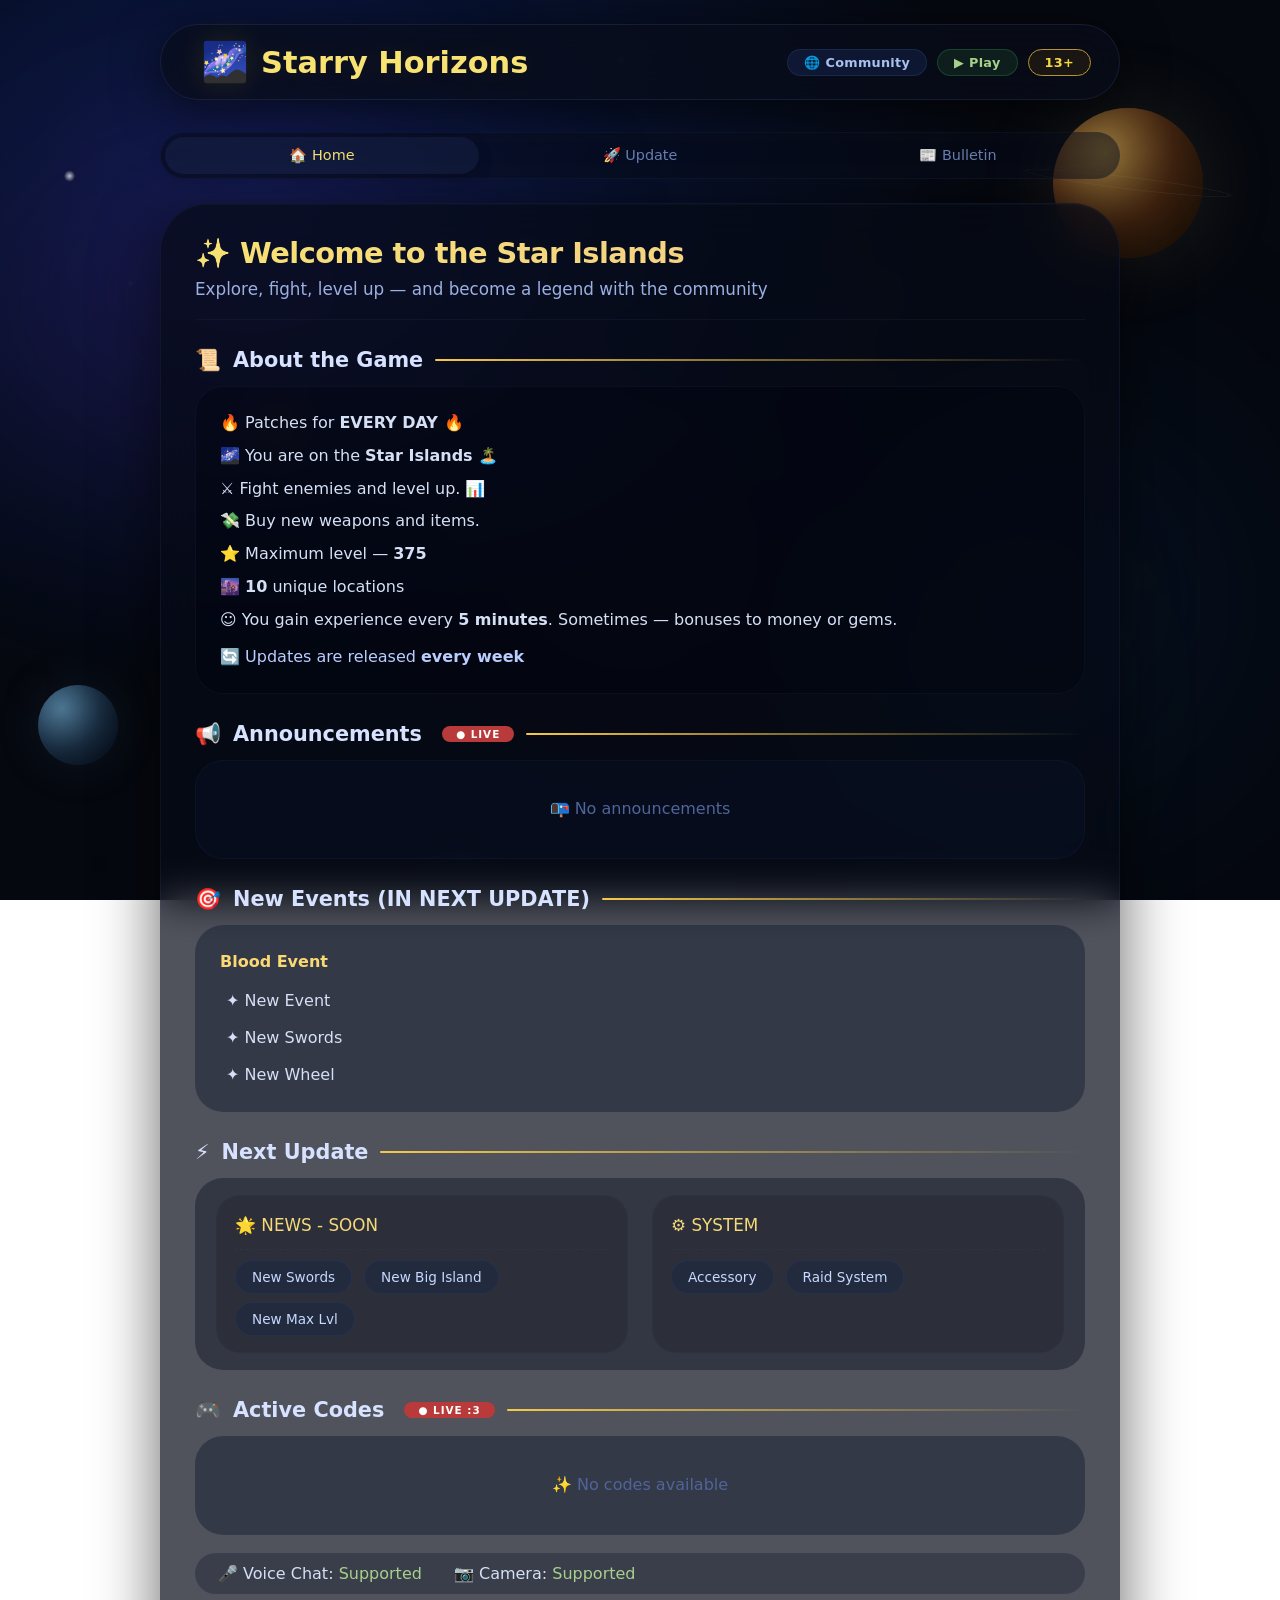
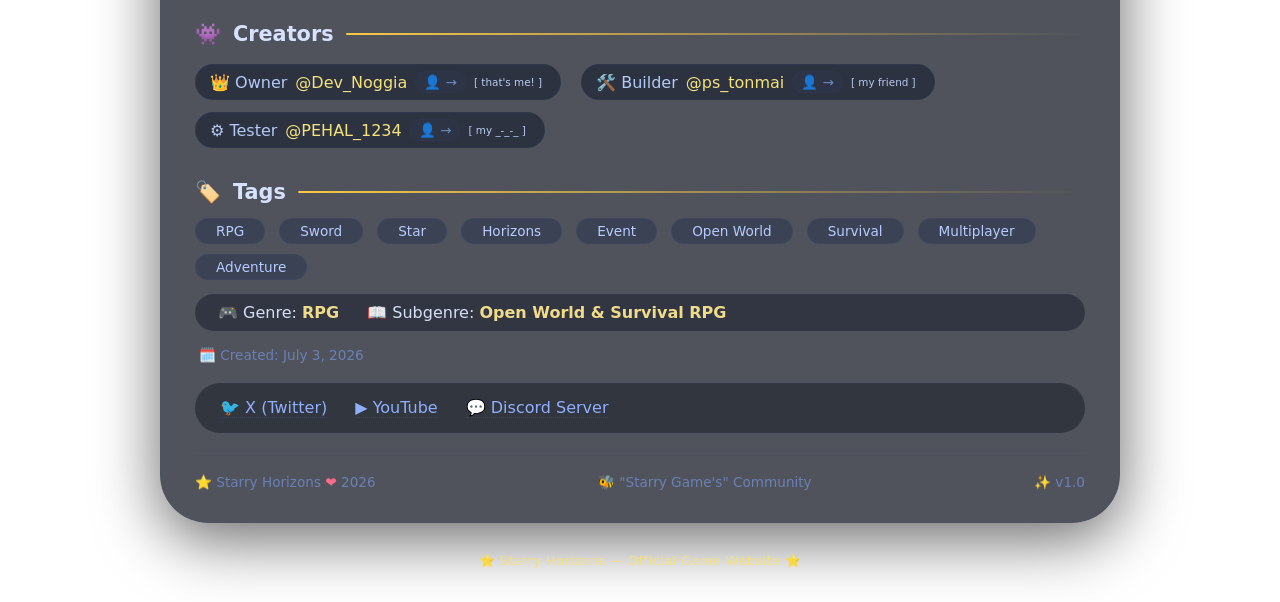
==== index.html @ 2b54956e "Update index.html" ====
<!DOCTYPE html>
<html lang="en">
<head>
    <meta charset="UTF-8">
    <meta name="viewport" content="width=device-width, initial-scale=1.0">
    <title>🌌 Starry Horizons — Official</title>
    <link rel="stylesheet" href="style.css">
</head>
<body>

    <!-- ===== LOADING SCREEN ===== -->
    <div id="loadingScreen">
        <div class="loader-animation-container">
            <div class="loader-letter left">S</div>
            <div class="loader-letter right">G</div>
            <img class="loader-icon-final" 
                 src="https://i.oneme.ru/i?r=BUE2sh_eZW7g8kugOdIm2Not7Mv3X3qGmT5BSgJhZuLjkjVeJAGx8R8H32DRH8-vz_K-lVzsyQysV3DaVqjHCp2E&expires=1785712333025" 
                 alt="Game Icon">
            <div class="loader-title">Starry Horizons</div>
        </div>
    </div>

    <!-- Matrix Rain Canvas -->
    <canvas id="matrixCanvas"></canvas>

    <!-- ===== SPACE BACKGROUND ===== -->
    <div class="space-bg">
        <div class="deep-space"></div>
        <div class="stars-layer s1" id="starsLayer1"></div>
        <div class="stars-layer s2" id="starsLayer2"></div>
        <div class="stars-layer s3" id="starsLayer3"></div>
        <div id="flaresContainer"></div>
        <div id="shootingStarsContainer"></div>
        <div class="nebula n1"></div>
        <div class="nebula n2"></div>
        <div class="nebula n3"></div>
        <div class="nebula n4"></div>
        <div class="galaxy g1"></div>
        <div class="planet p1"><div class="planet-rings"></div></div>
        <div class="planet p2"></div>
        <div class="planet p3"></div>
        <div class="asteroid" style="top:30%;left:10%;animation-duration:35s;"></div>
        <div class="asteroid" style="top:70%;left:80%;animation-duration:45s;animation-delay:5s;"></div>
        <div class="asteroid" style="top:50%;left:50%;animation-duration:50s;animation-delay:10s;"></div>
    </div>

    <div class="container">

        <header class="header">
            <div class="logo">
                <span class="logo-icon">🌌</span>
                Starry Horizons
            </div>
            <div class="header-right">
                <a href="https://www.roblox.com/communities/599180268/Starry-Horizons-Community#!/about" target="_blank" class="badge badge-community">🌐 Community</a>
                <a href="https://www.roblox.com/games/137646999386122/Starry-Horizons" target="_blank" class="badge badge-play">▶ Play</a>
                <span class="badge badge-age">13+</span>
            </div>
        </header>

        <div class="tabs">
            <button class="tab-btn active" data-tab="home">🏠 Home</button>
            <button class="tab-btn" data-tab="update">🚀 Update</button>
            <button class="tab-btn" data-tab="bulletin">📰 Bulletin</button>
        </div>

        <main class="main-card">

            <!-- ===== TAB: HOME ===== -->
            <div class="tab-content active" id="tab-home">

                <div class="intro-block">
                    <div class="tagline">✨ Welcome to the Star Islands</div>
                    <div class="sub">Explore, fight, level up — and become a legend with the community</div>
                </div>

                <div class="section">
                    <div class="section-title">
                        <span>📜</span> About the Game
                        <span class="accent-line"></span>
                    </div>
                    <div class="card-block">
                        <p>🔥 Patches for <strong>EVERY DAY 🔥</strong></p>
                        <p>🌌 You are on the <strong>Star Islands</strong> 🏝️</p>
                        <p>⚔️ Fight enemies and level up. 📊</p>
                        <p>💸 Buy new weapons and items.</p>
                        <p>⭐ Maximum level — <strong>375</strong></p>
                        <p>🌆 <strong>10</strong> unique locations</p>
                        <p>☺️ You gain experience every <strong>5 minutes</strong>. Sometimes — bonuses to money or gems.</p>
                        <p style="margin-top: 8px; color: #b9ceff;">🔄 Updates are released <strong>every week</strong></p>
                    </div>
                </div>

                <div class="section">
                    <div class="section-title">
                        <span>📢</span> Announcements
                        <span class="live-badge">● LIVE</span>
                        <span class="accent-line"></span>
                    </div>
                    <div class="card-block" style="background: rgba(10, 18, 40, 0.4);">
                        <div class="announcements-list" id="announcementsContainer">
                            <div style="text-align:center;padding:16px;color:#4f659a;">📭 No announcements</div>
                        </div>
                    </div>
                </div>

                <div class="section">
                    <div class="section-title">
                        <span>🎯</span> New Events (IN NEXT UPDATE)
                        <span class="accent-line"></span>
                    </div>
                    <div class="card-block" style="background: rgba(10, 18, 40, 0.4);">
                        <p style="font-weight: 600; color: #fad974;">Blood Event</p>
                        <ul style="list-style: none; padding-left: 6px; margin-top: 6px;">
                            <li style="padding: 4px 0;">✦ New Event</li>
                            <li style="padding: 4px 0;">✦ New Swords</li>
                            <li style="padding: 4px 0;">✦ New Wheel </li>
                        </ul>
                    </div>
                </div>

                <div class="section">
                    <div class="section-title">
                        <span>⚡</span> Next Update
                        <span class="accent-line"></span>
                    </div>
                    <div class="card-block" style="background: rgba(8, 14, 30, 0.4); padding: 16px 20px;">
                        <div class="grid-2col">
                            <div class="col">
                                <h4>🌟 NEWS - SOON</h4>
                                <ul>
                                    <li>New Swords</li>
                                    <li>New Big Island</li>     
                                    <li>New Max Lvl</li>                     
                                </ul>
                            </div>
                            <div class="col">
                                <h4>⚙️ SYSTEM</h4>
                                <ul>
                                    <li>Accessory</li>
                                    <li>Raid System</li>
                                </ul>
                            </div>
                        </div>
                    </div>
                </div>

                <div class="section">
                    <div class="section-title">
                        <span>🎮</span> Active Codes
                        <span class="live-badge">● LIVE :3 </span>
                        <span class="accent-line"></span>
                    </div>
                    <div class="card-block" style="background: rgba(10, 18, 40, 0.4);">
                        <div class="codes-grid" id="codesContainer">
                            <div style="text-align:center;padding:16px;color:#4f659a;">✨ No codes available</div>
                        </div>
                    </div>
                </div>

                <div style="display: flex; flex-wrap: wrap; gap: 16px 32px; background: rgba(10, 18, 40, 0.3); padding: 10px 22px; border-radius: 60px; border: 1px solid rgba(50, 75, 120, 0.1); margin-top: 18px;">
                    <span>🎤 Voice Chat: <span style="color: #a8d08d;">Supported</span></span>
                    <span>📷 Camera: <span style="color: #a8d08d;">Supported</span></span>
                </div>

                <div class="section">
                    <div class="section-title">
                        <span>👾</span> Creators
                        <span class="accent-line"></span>
                    </div>
                    <div class="creators">
                        <span class="card">
                            <span class="role">👑 Owner</span>
                            <span class="name">@Dev_Noggia</span>
                            <a href="https://www.roblox.com/users/5724338894/profile" target="_blank" class="profile-link">👤 →</a>
                            <span style="color: #b8caf0; font-size:0.65rem;">[ that's me! ]</span>
                        </span>
                        <span class="card">
                            <span class="role">🛠️ Builder</span>
                            <span class="name">@ps_tonmai</span>
                            <a href="https://www.roblox.com/users/3211042806/profile" target="_blank" class="profile-link">👤 →</a>
                            <span style="color: #b8caf0; font-size:0.65rem;">[ my friend ]</span>
                        </span>
                        <span class="card">
                            <span class="role">⚙️ Tester</span>
                            <span class="name">@PEHAL_1234</span>
                            <a href="https://www.roblox.com/users/4634912757/profile" target="_blank" class="profile-link">👤 →</a>
                            <span style="color: #b8caf0; font-size:0.65rem;">[ my _-_-_ ]</span>
                        </span>
                    </div>
                </div>

                <div class="section">
                    <div class="section-title">
                        <span>🏷️</span> Tags
                        <span class="accent-line"></span>
                    </div>
                    <div class="tag-group">
                        <span class="tag">RPG</span>
                        <span class="tag">Sword</span>
                        <span class="tag">Star</span>
                        <span class="tag">Horizons</span>
                        <span class="tag">Event</span>
                        <span class="tag">Open World</span>
                        <span class="tag">Survival</span>
                        <span class="tag">Multiplayer</span>
                        <span class="tag">Adventure</span>
                    </div>
                </div>

                <div style="display: flex; flex-wrap: wrap; gap: 12px 28px; background: rgba(6, 12, 28, 0.4); padding: 8px 22px; border-radius: 60px; border: 1px solid rgba(50, 75, 120, 0.1); margin-top: 14px;">
                    <span>🎮 Genre: <strong style="color: #f0db8a;">RPG</strong></span>
                    <span>📖 Subgenre: <strong style="color: #f0db8a;">Open World & Survival RPG</strong></span>
                </div>

                <div style="margin: 16px 0 6px; color: #6a80b5; font-size: 0.85rem; padding-left: 4px;">
                    🗓️ Created: July 3, 2026
                </div>

                <div class="links-block">
                    <a href="https://x.com/StarryGamesRblx" target="_blank">🐦 X (Twitter)</a>
                    <a href="https://www.youtube.com/@Starry_Gamess" target="_blank">▶️ YouTube</a>
                    <a href="https://discord.gg/MANnQHMST" target="_blank">💬 Discord Server</a>
                </div>

                <div class="meta-line">
                    <span>⭐ Starry Horizons <span class="heart">❤</span> 2026</span>
                    <span>🐝 "Starry Game's" Community</span>
                    <span>✨ v1.0</span>
                </div>

            </div>

            <!-- ===== TAB: UPDATE ===== -->
            <div class="tab-content" id="tab-update">
                <div class="update-container">
                    <h1 class="update-title">🪐 NEXT UPDATE</h1>
                    <p class="update-description">
                     Info is Coming<br>
                    </p>               
                    <div class="countdown-box">
                        <div class="countdown-label">⏳ Launch Countdown</div>
                        <div class="countdown-grid" id="countdownGrid">
                            <div class="countdown-item">
                                <div class="countdown-number" id="days">00</div>
                                <div class="countdown-label-small">Days</div>
                            </div>
                            <div class="countdown-item">
                                <div class="countdown-number" id="hours">00</div>
                                <div class="countdown-label-small">Hours</div>
                            </div>
                            <div class="countdown-item">
                                <div class="countdown-number" id="minutes">00</div>
                                <div class="countdown-label-small">Minutes</div>
                            </div>
                            <div class="countdown-item">
                                <div class="countdown-number" id="seconds">00</div>
                                <div class="countdown-label-small">Seconds</div>
                            </div>
                        </div>
                        <div class="countdown-status" id="countdownStatus">
                            UPDATE 2.0 : <span class="highlight">August 2, 2026 — 6:00 PM</span>
                        </div>
                    </div>
                </div>
            </div>

            <!-- ===== TAB: BULLETIN ===== -->
            <div class="tab-content" id="tab-bulletin">

                <div class="intro-block" style="border-bottom-color: rgba(255,215,0,0.15);">
                    <div class="tagline" style="font-size:1.6rem;">Game Bulletin</div>
                    <div class="sub">Stay up to date with all the latest news and updates from Starry Horizons.</div>
                </div>

                <div class="bulletin-posts-vertical">

                    <!-- ================== ISSUE #1 ================== -->
                    <div class="issue-1">
                        <div style="text-align: center; padding: 20px 0 10px 0; border-bottom: 2px solid rgba(100, 180, 255, 0.2); margin-bottom: 20px;">
                            <h2 style="font-size: 2.4rem; font-weight: 800; color: #6bcbff; letter-spacing: 1px; text-shadow: 0 0 20px rgba(100, 180, 255, 0.1);">#1 What's Happening</h2>
                            <h2 style="font-size: 1.4rem; font-weight: 800; color: #6bcbff; letter-spacing: 1px; text-shadow: 0 0 20px rgba(100, 180, 255, 0.1);">10 July</h2>
                        </div>

                        <!-- Post 1 -->
                        <div class="bulletin-post">
                            <img class="bulletin-post-image" src="https://cdn.shopify.com/s/files/1/0830/7635/0259/files/Bird.png" alt="New Epic Boss">
                            <div class="bulletin-post-content">
                                <h2 class="bulletin-post-title">◼︎ Dark Wanderer</h2>
                                <div class="bulletin-post-text">
                                    <p>A dark figure was spotted on Otroven, immediately dubbed the Dark Page.</p>
                                    <p>He's searching for fragments of some strange artifact and wanders the islands looking for it.</p>
                                    <p>Everyone thinks he's crazy, although Nodgia thinks he wants to open a portal to other dimensions using the machine he's currently building.</p>
                                </div>
                            </div>
                        </div>

                        <!-- Post 2 -->
                        <div class="bulletin-post">
                            <div class="bulletin-post-content">
                                <h2 class="bulletin-post-title">📜 Legend's</h2>
                                <div class="bulletin-post-text">
                                    <p><strong>Legend : How the portal to the spirit world opened</strong>.</p>
                                    <p>Long ago, Master Daigo created the Mask of Destruction that could destroy the entire world, but to protect people, he used it to open a portal to the spirit world and made a deal with the Spirit King himself that Daigo would become his pawn in exchange for the King keeping the Mask for the rest of his life.</p>
                                    <p><br>You will find out the continuation of this story on <strong>August 2nd</strong></p>
                                </div>
                            </div>
                        </div>

                        <!-- Post 3 -->
                        <div class="bulletin-post">
                            <div class="bulletin-post-content">
                                <h2 class="bulletin-post-title">Error... Player.blood</h2>
                                <div class="bulletin-post-text">
                                    <p><strong>This is not a drill.</strong></p>
                                    <p>Errrrrrrrorrr....</p>
                                    <p>Stabilization of the post.... </p>
                                    <p><strong>20%</strong></p>
                                </div>
                            </div>
                        </div>
                    </div>

                    <!-- ================== ISSUE #2 ================== -->
                    <div class="issue-2">
                        <div style="text-align: center; padding: 40px 0 10px 0; border-top: 2px solid rgba(150, 50, 255, 0.1); border-bottom: 2px solid rgba(150, 50, 255, 0.2); margin-top: 20px; margin-bottom: 20px;">
                            <h2 style="font-size: 2.4rem; font-weight: 800; color: #c084fc; letter-spacing: 1px; text-shadow: 0 0 20px rgba(150, 50, 255, 0.1);">#2 World's</h2>
                            <h2 style="font-size: 1.4rem; font-weight: 800; color: #c084fc; letter-spacing: 1px; text-shadow: 0 0 20px rgba(150, 50, 255, 0.1);">18 July</h2>
                        </div>

                        <!-- Post 1 -->
                        <div class="bulletin-post">
                            <img class="bulletin-post-image" src="https://cdn.shopify.com/s/files/1/0830/7635/0259/files/LightningStorm.png" alt="Mystery Island">
                            <div class="bulletin-post-content">
                                <h2 class="bulletin-post-title">😈 FINAL! New Epic Boss</h2>
                                <div class="bulletin-post-text">
                                    <p>The ultimate challenge awaits! A new Epic Boss has been discovered in the Star Islands. Players must gather their strongest allies to take down this fearsome creature.</p>
                                </div>
                            </div>
                        </div>
                        
                        <!-- Post 2 -->
                        <div class="bulletin-post">
                            <div class="bulletin-post-content">
                                <h2 class="bulletin-post-title">◼︎ Dark Wanderer</h2>
                                <div class="bulletin-post-text">
                                    <p>The Dark Wanderer has recovered the Artifact Shards. Now he and his partner, Daigo's son Loki, are brewing a <strong>Stobelizing Material</strong> for this artifact.</p>
                                </div>
                            </div>
                        </div>

                        <!-- Post 3 -->
                        <div class="bulletin-post">
                            <div class="bulletin-post-content">
                                <h2 class="bulletin-post-title"color: #ff4444;>🚀 Update 2.0 — FINAL of The 1 World</h2>
                                <div class="bulletin-post-text">
                                    <p>UPDATE IN : <strong>02.08.26 18:00</strong>.</p>
                                </div>
                            </div>
                        </div>
                    </div>

                    <!-- ================== ISSUE #3 (HACKER) ================== -->
                    <div class="hacker-issue-wrapper" id="hackerIssue">
                        <h2 class="hacker-issue-title">#3 HACKER IN GAME!</h2>
                        
                        <div class="hacker-post">
                            <div class="hacker-post-content">
                                <h2 class="hacker-post-title">> SYS_INITIATED... CONNECTION LOST</h2>
                                <h2 class="hacker-post-title">> 25 July</h2>
                                <div class="hacker-video-placeholder">
                                    <div class="hacker-video-placeholder" style="height: auto; padding-bottom: 0; border: 2px solid rgba(0, 255, 0, 0.2); border-radius: 12px; overflow: hidden; background: #000;">
                                        <img src="https://i.oneme.ru/i?r=BTE2sh_eZW7g8kugOdIm2NotufXVDsSoPDsxV-mxt5HKdxS5jY8bGeY5bMIf9qY4IyI" 
                                             alt="Hacker Image" 
                                             style="width: 100%; height: auto; display: block; object-fit: cover;">
                                    </div>
                                </div>
                                <div class="hacker-post-text">
<div style="font-family: 'Courier New', monospace; color: #00ff00; background: rgba(0,0,0,0.3); padding: 15px; border-radius: 8px; border: 1px solid rgba(0,255,0,0.1); margin-top: 10px;">
    <span style="display:block; opacity: 0.6;">> 01001110 01101111 00100000 01110011 01101001 01100111 01101110 01100001 01101100</span>
    <span style="display:block; color: #ff4444;">> ERROR 404 : HELP</span>
    <span style="display:block;">> The <strong style="color: #ff00ff;">DARK WANDERER</strong> has breached the firewall.</span>
    <span style="display:block; color: #ff4444;">> CRITICAL ALERT</span><span>: Artifact Shards are reassembling.</span>
    <span style="display:block;">> Daigo's son <strong style="color: #ff00ff;">LOKI</strong> is not who he claims to be.</span>
    <span style="display:block; color: #ff4444;">> WARNING</span><span>: Stobelizing Material has reached critical mass.</span>
    <span style="display:block; color: #6c006c;">> [ REDACTED ] Declassification 35% ...</span>
    <span style="display:block;">> <strong>The Mask of Destruction</strong> has been no located.</span>
    <span style="display:block; color: #ff4444;">> ███████ ████ ████████ ████</span>
    <span style="display:block;">> Do not trust the machine. Nodgia is wrong.</span>
    <span style="display:block; color: #ff4444;">> COUNTDOWN INITIATED</span><span>: 09.08.26 18:00 — </span><span style="color: #ff4444;">THE FINAL EVENT</span>
    <span style="display:block; color: #ff00ff;">> [ S Y S T E M C O M P R O M I S E D ]</span>
    <span style="display:block; color: #ff4444;">> WARNING</span><span>: This is not a drill.</span>
    <span style="display:block; color: #1eff00;">> NODGIA IS COMING IN ISLAND</span>
    <span style="display:block; opacity: 0.6;">> 01001000 01100101 01101100 01110000 00100000 01110101 01110011</span>
</div>
                                </div>
                            </div>
                        </div>
                    </div>

                    <!-- ================== ISSUE #4 ================== -->
                    <div class="issue-4">
                        <div style="text-align: center; padding: 40px 0 10px 0; border-top: 2px solid rgba(255, 215, 0, 0.1); border-bottom: 2px solid rgba(255, 215, 0, 0.2); margin-top: 20px; margin-bottom: 20px;">
                            <h2 style="font-size: 2.4rem; font-weight: 800; color: #f7e272; letter-spacing: 1px; text-shadow: 0 0 20px rgba(255, 215, 0, 0.1);">#4 The Awakening</h2>
                            <h2 style="font-size: 1.4rem; font-weight: 800; color: #f7e272; letter-spacing: 1px; text-shadow: 0 0 20px rgba(255, 215, 0, 0.1);">28 July</h2>
                        </div>

                        <!-- Пост 1 -->
                        <div class="bulletin-post">
                            <div class="bulletin-post-content">
                                <img class="bulletin-post-image" src="https://cdn.shopify.com/s/files/1/0830/7635/0259/files/PotionBrews.png" alt="Mystery Island">
                                <h2 class="bulletin-post-title">⚡ The Material is Complete</h2>
                                <div class="bulletin-post-text">
                                    <p>The Dark Wanderer and Loki have finally finished their work. The <strong>Stobelizing Material</strong> is fully synthesized. The <strong>Artifact</strong> has been reconstructed.</p>
                                    <p>They are no longer searching. They are <strong>waiting</strong>.</p>
                                </div>
                            </div>
                        </div>

                        <!-- Пост 2 -->
                        <div class="bulletin-post">
                            <div class="bulletin-post-content">
                                <h2 class="bulletin-post-title">📖 The Second Legend</h2>
                                <div class="bulletin-post-text">
                                    <p><strong>Legend of the Void King</strong>.</p>
                                    <p>Long before the Mask of Destruction, there was the Void King — a being born from the emptiness between worlds. He created the <strong>Artifact</strong> as a key to enter the mortal realm. Daigo did not destroy the Void King... he merely <strong>imprisoned</strong> him.</p>
                                    <p><br>The Artifact is the key. The Material is the fuel. <strong>The Void King is waking up.</strong></p>
                                </div>
                            </div>
                        </div>

                        <!-- Пост 3 -->
                        <div class="bulletin-post">
                            <div class="bulletin-post-content">
                                <h2 class="bulletin-post-title">🛡️ Nodgia's Call</h2>
                                <div class="bulletin-post-text">
                                    <p><strong>This is Nodgia.</strong></p>
                                    <p>The system is no longer safe. The Wanderer and Loki have gone too far.</p>
                                    <p>I built this world. I built the <strong>Star Islands</strong>. And I will not let the Void King destroy what we have created.</p>
                                    <p><br>I am taking control. I am ready to defend the islands. <strong>Prepare for war.</strong></p>
                                    <p style="color: #ffffff; text-shadow: 0 0 10px rgba(255,255,255,0.2);">— Nodgia.</p>
                                </div>
                            </div>
                        </div>
                    </div>

                    <!-- ================== ISSUE #5 ================== -->
                    <div class="issue-4">
                        <div style="text-align: center; padding: 40px 0 10px 0; border-top: 3px solid rgba(255, 215, 0, 0.3); border-bottom: 3px solid rgba(255, 215, 0, 0.3); margin-top: 20px; margin-bottom: 20px; background: rgba(0,0,0,0.3); border-radius: 12px;">
                            <h2 style="font-size: 2.8rem; font-weight: 900; color: #ffd700; letter-spacing: 2px; text-shadow: 0 0 40px rgba(255, 215, 0, 0.2);">#5 FINAL COUNTDOWN</h2>
                            <p style="color: #aac0f0; font-size: 1.1rem; margin-top: 6px; letter-spacing: 1px;">— Season 1 Finale —</p>
                            <p style="color: #aac0f0; font-size: 1.1rem; margin-top: 6px; letter-spacing: 1px;">4 August</p>
                        </div>

                        <div class="bulletin-post">
                            <img class="bulletin-post-image" src="https://136474-2.myshopify.com/cdn/shop/articles/MysteryMan.png" alt="Nodgia on the bench">
                            <div class="bulletin-post-content">
                                <h2 class="bulletin-post-title">☕ The Watcher on the Bench</h2>
                                <div class="bulletin-post-text" style="color: #e8e0c0;">
                                    <p>There is a quiet spot on the Star Islands, right in the middle of the market district. A single wooden bench, looking out at the horizon.</p>
                                    <p>If you walk by at dawn, you might see a familiar figure sitting there. <strong>Nodgia</strong>. Just sitting. No armor. No sword.</p>
                                    <p>He's not waiting for players. He's not watching the island. He's just... <em>listening</em>. To the hum of the world. To the wind.</p>
                                    <p>It feels different this time. There's a weight in the air. Something is coming.</p>
                                    <p><strong>He won't be here for much longer.</strong></p>
                                </div>
                            </div>
                        </div>

                        <div class="bulletin-post">
                            <div class="bulletin-post-content">
                                <h2 class="bulletin-post-title">🌫️ The Calm Before</h2>
                                <div class="bulletin-post-text" style="color: #e8e0c0;">
                                    <p>Some say the Dark Wanderer is still walking the islands. Others say he's been gone for days.</p>
                                    <p>Loki hasn't been seen since the last update.</p>
                                    <p>But the silence itself is a sound.</p>
                                    <p style="color: #8a9aaa; font-style: italic;">The islands are holding their breath.</p>
                                </div>
                            </div>
                        </div>

                        <div class="bulletin-post">
                            <div class="bulletin-post-content">
                                <h2 class="bulletin-post-title">🌌 A Power Unknown</h2>
                                <div class="bulletin-post-text" style="color: #e8e0c0;">
                                    <p>Nodgia built the islands. That much is known.</p>
                                    <p>But what else is he capable of?</p>
                                    <p>No one has seen him fight. No one knows how deep his power goes.</p>
                                    <p style="color: #ffd700; text-shadow: 0 0 20px rgba(255, 215, 0, 0.1); font-weight: bold; font-style: italic;">When the time comes... perhaps we'll find out.</p>
                                </div>
                            </div>
                        </div>

                        <div class="bulletin-post">
                            <div class="bulletin-post-content">
                                <h2 class="bulletin-post-title">⏳ The World Will Change in 6 Days</h2>
                                <div class="bulletin-post-text" style="color: #e8e0c0;">
                                    <p>Something is happening.</p>
                                    <p>Nodgia is sitting on the bench. The Wanderer is nowhere to be found. The island feels different.</p>
                                    <p><strong>6 days.</strong></p>
                                    <p style="color: #ff6b6b; font-weight: bold;">The Season 1 Finale is coming.</p>
                                    <p style="color: #f7e272; text-shadow: 0 0 20px rgba(247, 201, 72, 0.1); font-weight: bold; font-size: 1.2rem;">Something bigger than the islands will begin soon.</p>
                                </div>
                            </div>
                        </div>
                    </div>

                    <!-- ================== ISSUE #6 ================== -->
                    <div class="issue-6">
                        <div style="text-align: center; padding: 40px 0 10px 0; border-top: 3px solid rgba(255, 0, 0, 0.4); border-bottom: 3px solid rgba(255, 0, 0, 0.4); margin-top: 20px; margin-bottom: 20px; background: rgba(0,0,0,0.3); border-radius: 12px;">
                            <h2 style="font-size: 2.8rem; font-weight: 900; color: #ff3b3b; letter-spacing: 2px; text-shadow: 0 0 50px rgba(255, 0, 0, 0.2);">#6 THREE DAYS LEFT</h2>
                            <p style="color: #aac0f0; font-size: 1.1rem; margin-top: 6px; letter-spacing: 1px;">— The countdown is over —</p>
                            <p style="color: #aac0f0; font-size: 1.1rem; margin-top: 6px; letter-spacing: 1px;">6 August</p>
                        </div>

                        <div class="bulletin-post">
                            <img class="bulletin-post-image" src="https://136474-2.myshopify.com/cdn/shop/articles/BrokenShip.png" alt="Three Days Left">
                            <div class="bulletin-post-content">
                                <h2 class="bulletin-post-title">⏳ The Clock is Ticking</h2>
                                <div class="bulletin-post-text">
                                    <p><strong>3 days.</strong> That's all we have left.</p>
                                    <p>The bench is empty. The Wanderer has disappeared. The sky above the islands has turned grey.</p>
                                    <p style="color: #ff6b6b; font-weight: bold;">Something is coming. And it's almost here.</p>
                                </div>
                            </div>
                        </div>

                        <div class="bulletin-post">
                            <div class="bulletin-post-content">
                                <h2 class="bulletin-post-title">🌀 The Portal is Alive</h2>
                                <div class="bulletin-post-text">
                                    <p>Loki has finished his work. The machine is humming. The portal is breathing.</p>
                                    <p style="color: #ff8c00; font-weight: bold;">On the third day from now — the sky will crack open.</p>
                                    <p>When it does... there will be no warning. No time to run.</p>
                                    <p style="color: #ffffff; text-shadow: 0 0 10px rgba(255, 255, 255, 0.2);">Just the storm.</p>
                                </div>
                            </div>
                        </div>

                        <div class="bulletin-post">
                            <div class="bulletin-post-content">
                                <h2 class="bulletin-post-title">⚔️ The Final Stand</h2>
                                <div class="bulletin-post-text">
                                    <p>Nodgia is gone. The Wanderer is gone. <strong>Everyone is preparing.</strong></p>
                                    <p style="color: #ffd700; text-shadow: 0 0 20px rgba(255, 215, 0, 0.1); font-weight: bold;">In 3 days, everything changes.</p>
                                    <p>Be ready. Be there. Or be left behind.</p>
                                    <p style="color: #ffffff; text-shadow: 0 0 10px rgba(255, 255, 255, 0.2);">— The Season 1 Finale —</p>
                                </div>
                            </div>
                        </div>
                    </div>

                </div>

            </div>

        </main>

        <div style="text-align: center; font-size: 0.8rem; color: #f7e272; margin-top: 12px; letter-spacing: 0.5px; opacity: 0.9; padding: 10px 0;">
            ⭐ Starry Horizons — Official Game Website ⭐
        </div>

    </div>

    <script src="script.js"></script>
</body>
</html>
---- style.css ----
* { margin: 0; padding: 0; box-sizing: border-box; }
body {
    min-height: 100vh;
    font-family: 'Segoe UI', 'Inter', system-ui, sans-serif;
    padding: 24px 16px;
    color: #d6e0f5;
    display: flex;
    justify-content: center;
    overflow-x: hidden;
    position: relative;
    transition: background 0.5s, color 0.5s;
}
body.theme-space {
    background: #05080f;
    color: #d6e0f5;
}
body.theme-day {
    background: #e8f0ff;
    color: #1a1a3a;
}
body.theme-night {
    background: #0a0a1a;
    color: #c0c8e8;
}
body.theme-day .main-card { background: rgba(255,255,255,0.85); color: #1a1a3a; border-color: rgba(0,0,0,0.1); }
body.theme-night .main-card { background: rgba(10,10,30,0.9); color: #c0c8e8; border-color: rgba(100,100,200,0.1); }
body.theme-space .main-card { background: rgba(6,10,22,0.7); color: #d6e0f5; border-color: rgba(60,85,140,0.15); }

body.theme-day .logo { color: #2a2a5a; }
body.theme-night .logo { color: #aac0f0; }

body.theme-day .card-block { background: rgba(0,0,0,0.05); border-color: rgba(0,0,0,0.08); }
body.theme-night .card-block { background: rgba(0,0,0,0.3); border-color: rgba(50,50,100,0.15); }

.space-bg {
    position: fixed;
    top: 0;
    left: 0;
    right: 0;
    bottom: 0;
    z-index: 0;
    overflow: hidden;
    pointer-events: none;
}
body.theme-day .space-bg { display: none; }
body.theme-night .space-bg { display: none; }
body.theme-space .space-bg { display: block; }

.space-bg .deep-space {
    position: absolute;
    top: 0;
    left: 0;
    right: 0;
    bottom: 0;
    background: 
        radial-gradient(ellipse at 20% 20%, #0a1a4a 0%, #05080f 50%),
        radial-gradient(ellipse at 80% 80%, #1a0a3a 0%, #05080f 50%),
        radial-gradient(ellipse at 50% 50%, #0a0a2a 0%, #05080f 70%);
    animation: deepPulse 20s ease-in-out infinite alternate;
}
@keyframes deepPulse {
    0% { opacity: 0.8; }
    50% { opacity: 1; }
    100% { opacity: 0.7; }
}
.stars-layer {
    position: absolute;
    top: 0;
    left: 0;
    right: 0;
    bottom: 0;
}
.stars-layer.s1 { animation: starDrift1 60s linear infinite; }
.stars-layer.s2 { animation: starDrift2 80s linear infinite; }
.stars-layer.s3 { animation: starDrift3 100s linear infinite; }
@keyframes starDrift1 {
    0% { transform: translate(0, 0); }
    100% { transform: translate(-50px, -30px); }
}
@keyframes starDrift2 {
    0% { transform: translate(0, 0); }
    100% { transform: translate(30px, -50px); }
}
@keyframes starDrift3 {
    0% { transform: translate(0, 0); }
    100% { transform: translate(-20px, 40px); }
}
.star {
    position: absolute;
    border-radius: 50%;
    animation: twinkle var(--duration) ease-in-out infinite alternate;
    will-change: transform, opacity;
}
.star.bright { box-shadow: 0 0 20px rgba(255, 255, 255, 0.3); }
.star.colored { box-shadow: 0 0 30px var(--color); }
@keyframes twinkle {
    0% { opacity: 0.1; transform: scale(0.6); }
    100% { opacity: 0.9; transform: scale(1.1); }
}
.shooting-star {
    position: absolute;
    width: 2px;
    height: 2px;
    background: white;
    border-radius: 50%;
    animation: shoot linear infinite;
    box-shadow: 0 0 20px rgba(255, 255, 255, 0.3);
    will-change: transform, opacity;
}
.shooting-star::after {
    content: '';
    position: absolute;
    top: 0;
    right: 0;
    width: 80px;
    height: 1.5px;
    background: linear-gradient(90deg, rgba(255, 255, 255, 0.5), transparent);
}
@keyframes shoot {
    0% { transform: translate(0, 0) rotate(-45deg); opacity: 1; }
    70% { opacity: 1; }
    100% { transform: translate(-400px, 400px) rotate(-45deg); opacity: 0; }
}
.nebula {
    position: absolute;
    border-radius: 50%;
    filter: blur(100px);
    pointer-events: none;
}
.nebula.n1 {
    width: 700px; height: 500px;
    top: 5%; left: -10%;
    background: radial-gradient(ellipse, #6a2a9a, #4a1a6a, transparent 70%);
    animation: floatNebula 30s ease-in-out infinite alternate;
    opacity: 0.2;
}
.nebula.n2 {
    width: 600px; height: 600px;
    bottom: 0%; right: -5%;
    background: radial-gradient(ellipse, #1a5a9a, #0a2a5a, transparent 70%);
    animation: floatNebula 35s ease-in-out infinite alternate-reverse;
    opacity: 0.18;
}
.nebula.n3 {
    width: 500px; height: 400px;
    top: 40%; left: 30%;
    background: radial-gradient(ellipse, #9a2a5a, #5a1a3a, transparent 70%);
    animation: floatNebula 25s ease-in-out infinite alternate;
    opacity: 0.12;
}
.nebula.n4 {
    width: 400px; height: 300px;
    top: 60%; left: 60%;
    background: radial-gradient(ellipse, #2a8a6a, #1a4a3a, transparent 70%);
    animation: floatNebula 28s ease-in-out infinite alternate-reverse;
    opacity: 0.1;
}
@keyframes floatNebula {
    0% { transform: translate(0, 0) scale(1) rotate(0deg); }
    100% { transform: translate(80px, -60px) scale(1.3) rotate(5deg); }
}
.planet {
    position: absolute;
    border-radius: 50%;
    pointer-events: none;
    box-shadow: inset -30px -30px 80px rgba(0, 0, 0, 0.6);
}
.planet.p1 {
    width: 150px; height: 150px;
    top: 12%; right: 6%;
    background: radial-gradient(ellipse at 35% 30%, #b8944a, #6a3a1a, #2a1a0a);
    box-shadow: 0 0 80px rgba(184, 148, 74, 0.15), inset -40px -40px 100px rgba(0,0,0,0.6);
    animation: floatPlanet 25s ease-in-out infinite alternate;
}
.planet.p2 {
    width: 80px; height: 80px;
    bottom: 15%; left: 3%;
    background: radial-gradient(ellipse at 30% 30%, #5a8aaa, #2a4a6a, #0a1a3a);
    box-shadow: 0 0 50px rgba(90, 138, 170, 0.12), inset -20px -20px 50px rgba(0,0,0,0.6);
    animation: floatPlanet 18s ease-in-out infinite alternate-reverse;
}
.planet.p3 {
    width: 50px; height: 50px;
    top: 45%; left: 20%;
    background: radial-gradient(ellipse at 30% 30%, #8a5a4a, #4a2a1a);
    box-shadow: 0 0 30px rgba(138, 90, 74, 0.08), inset -15px -15px 30px rgba(0,0,0,0.5);
    animation: floatPlanet 22s ease-in-out infinite alternate;
    opacity: 0.6;
}
.planet.p1 .planet-rings {
    width: 220px; height: 35px;
    border-color: rgba(200, 180, 150, 0.06);
}
.planet-rings {
    position: absolute;
    top: 50%; left: 50%;
    transform: translate(-50%, -50%) rotateX(70deg) rotateZ(20deg);
    border-radius: 50%;
    border: 3px solid rgba(200, 180, 150, 0.08);
    pointer-events: none;
    animation: ringRotate 25s linear infinite;
}
@keyframes floatPlanet {
    0% { transform: translate(0, 0) rotate(0deg); }
    100% { transform: translate(-30px, 30px) rotate(8deg); }
}
@keyframes ringRotate {
    0% { transform: translate(-50%, -50%) rotateX(70deg) rotateZ(20deg) rotate(0deg); }
    100% { transform: translate(-50%, -50%) rotateX(70deg) rotateZ(20deg) rotate(360deg); }
}
.galaxy {
    position: absolute;
    border-radius: 50%;
    pointer-events: none;
    opacity: 0.04;
    animation: galaxySpin 120s linear infinite;
}
.galaxy.g1 {
    width: 500px; height: 500px;
    top: 20%; left: 25%;
    background: radial-gradient(ellipse, rgba(100, 50, 200, 0.3), transparent 60%);
}
@keyframes galaxySpin {
    0% { transform: rotate(0deg) scale(1); }
    100% { transform: rotate(360deg) scale(1.1); }
}
.flare {
    position: absolute;
    border-radius: 50%;
    background: radial-gradient(circle, rgba(255, 255, 255, 0.8), transparent 70%);
    animation: flarePulse 4s ease-in-out infinite;
    pointer-events: none;
}
@keyframes flarePulse {
    0%, 100% { opacity: 0; transform: scale(0.5); }
    50% { opacity: 1; transform: scale(1.2); }
}
.asteroid {
    position: absolute;
    pointer-events: none;
    opacity: 0.2;
    animation: asteroidDrift 40s linear infinite;
}
.asteroid::before {
    content: '●';
    font-size: 6px;
    color: rgba(150, 130, 100, 0.3);
}
@keyframes asteroidDrift {
    0% { transform: translate(0, 0) rotate(0deg); }
    100% { transform: translate(200px, 100px) rotate(360deg); }
}
.container {
    position: relative;
    z-index: 1;
    max-width: 960px;
    width: 100%;
}
.header {
    display: flex;
    align-items: center;
    justify-content: space-between;
    flex-wrap: wrap;
    gap: 12px 20px;
    background: rgba(8, 12, 26, 0.75);
    backdrop-filter: blur(20px);
    padding: 14px 28px;
    border-radius: 80px;
    border: 1px solid rgba(75, 100, 160, 0.2);
    box-shadow: 0 8px 48px rgba(0, 0, 0, 0.6);
    margin-bottom: 32px;
    transition: 0.3s;
    backdrop-filter: blur(20px);
}
body.theme-day .header { background: rgba(255,255,255,0.85); border-color: rgba(0,0,0,0.1); }
body.theme-night .header { background: rgba(10,10,30,0.9); border-color: rgba(50,50,100,0.15); }
body.theme-space .header { background: rgba(8,12,26,0.75); border-color: rgba(75,100,160,0.2); }
.header:hover {
    border-color: rgba(75, 100, 160, 0.3);
}
.logo {
    display: flex;
    align-items: center;
    gap: 12px;
    font-size: 1.9rem;
    font-weight: 700;
    color: #f7e272;
    text-shadow: 0 0 30px rgba(255, 215, 0, 0.12);
    cursor: default;
    transition: 0.3s;
    padding: 4px 12px;
    border-radius: 40px;
}
body.theme-day .logo { color: #2a2a5a; text-shadow: none; }
body.theme-night .logo { color: #aac0f0; text-shadow: 0 0 20px rgba(100,100,200,0.1); }
.logo:hover {
    text-shadow: 0 0 50px rgba(255, 215, 0, 0.2);
    background: rgba(255, 215, 0, 0.03);
}
.logo-icon {
    font-size: 2.4rem;
    line-height: 1;
    animation: logoFloat 3s ease-in-out infinite;
}
@keyframes logoFloat {
    0%, 100% { transform: translateY(0) rotate(0deg); }
    50% { transform: translateY(-5px) rotate(4deg); }
}
.header-right {
    display: flex;
    align-items: center;
    gap: 10px;
    flex-wrap: wrap;
}
.badge {
    padding: 5px 16px;
    border-radius: 60px;
    font-size: 0.8rem;
    font-weight: 600;
    letter-spacing: 0.3px;
    transition: 0.3s;
    cursor: pointer;
    text-decoration: none;
    display: inline-block;
    border: 1px solid transparent;
}
.badge-community {
    background: rgba(30, 50, 100, 0.35);
    border-color: rgba(60, 85, 140, 0.25);
    color: #aac0f0;
}
body.theme-day .badge-community { background: rgba(30,50,100,0.1); color: #3a4a8a; }
body.theme-night .badge-community { background: rgba(30,50,100,0.2); color: #8a9ad0; }
.badge-community:hover {
    background: rgba(50, 80, 160, 0.35);
    border-color: #6a8ac0;
    transform: scale(1.03);
}
.badge-play {
    background: rgba(60, 180, 80, 0.12);
    border-color: rgba(60, 180, 80, 0.25);
    color: #a8d08d;
}
body.theme-day .badge-play { background: rgba(60,180,80,0.08); color: #2a7a3a; }
body.theme-night .badge-play { background: rgba(60,180,80,0.1); color: #6aaa7a; }
.badge-play:hover {
    background: rgba(60, 180, 80, 0.2);
    border-color: #6aba7a;
    transform: scale(1.05);
    box-shadow: 0 0 30px rgba(60, 180, 80, 0.08);
}
.badge-age {
    background: rgba(45, 35, 20, 0.5);
    border-color: #b8942b;
    color: #f5d742;
}
.tabs {
    display: flex;
    gap: 4px;
    background: rgba(8, 12, 26, 0.5);
    border-radius: 60px;
    padding: 4px;
    margin-bottom: 24px;
    border: 1px solid rgba(60, 85, 140, 0.12);
    flex-wrap: wrap;
}
body.theme-day .tabs { background: rgba(0,0,0,0.05); border-color: rgba(0,0,0,0.08); }
body.theme-night .tabs { background: rgba(10,10,30,0.5); border-color: rgba(50,50,100,0.15); }
.tab-btn {
    padding: 10px 24px;
    border-radius: 40px;
    border: none;
    background: transparent;
    color: #6a80b5;
    font-family: 'Segoe UI', system-ui, sans-serif;
    font-size: 0.9rem;
    font-weight: 500;
    cursor: pointer;
    transition: 0.3s;
    flex: 1;
    min-width: 80px;
    text-align: center;
}
body.theme-day .tab-btn { color: #4a5a8a; }
.tab-btn:hover {
    color: #aac0f0;
    background: rgba(60, 85, 140, 0.05);
}
.tab-btn.active {
    background: rgba(60, 85, 140, 0.15);
    color: #f7e272;
    box-shadow: 0 4px 16px rgba(0, 0, 0, 0.2);
}
body.theme-day .tab-btn.active { background: rgba(30,50,100,0.1); color: #1a2a5a; }
body.theme-night .tab-btn.active { background: rgba(60,60,150,0.15); color: #aac0f0; }
.tab-content {
    display: none;
    animation: fadeTab 0.3s ease;
}
.tab-content.active {
    display: block;
}
@keyframes fadeTab {
    from { opacity: 0; transform: translateY(8px); }
    to { opacity: 1; transform: translateY(0); }
}
.main-card {
    background: rgba(6, 10, 22, 0.7);
    backdrop-filter: blur(20px);
    border-radius: 48px;
    padding: 32px 34px;
    border: 1px solid rgba(60, 85, 140, 0.15);
    box-shadow: 0 16px 64px rgba(0, 0, 0, 0.6), inset 0 1px 0 rgba(255, 255, 255, 0.02);
    margin-bottom: 20px;
    transition: background 0.5s, color 0.5s, border-color 0.5s;
}
.intro-block {
    display: flex;
    flex-direction: column;
    gap: 8px;
    margin-bottom: 28px;
    padding-bottom: 20px;
    border-bottom: 1px solid rgba(60, 85, 140, 0.12);
}
body.theme-day .intro-block { border-color: rgba(0,0,0,0.08); }
.intro-block .tagline {
    font-size: 1.8rem;
    font-weight: 700;
    color: #f0e6b0;
    letter-spacing: -0.5px;
    line-height: 1.2;
    background: linear-gradient(135deg, #f7e272, #f0b8a0, #f7e272);
    background-size: 300% 300%;
    -webkit-background-clip: text;
    -webkit-text-fill-color: transparent;
    background-clip: text;
    animation: gradientMove 4s ease-in-out infinite;
}
body.theme-day .intro-block .tagline { background: linear-gradient(135deg, #2a3a7a, #4a2a6a, #2a3a7a); -webkit-text-fill-color: transparent; }
body.theme-night .intro-block .tagline { background: linear-gradient(135deg, #6a7aaa, #8a6a9a, #6a7aaa); -webkit-text-fill-color: transparent; }
@keyframes gradientMove {
    0%, 100% { background-position: 0% 50%; }
    50% { background-position: 100% 50%; }
}
.intro-block .sub {
    color: #9bb0e0;
    font-size: 1.05rem;
}
body.theme-day .intro-block .sub { color: #3a4a6a; }
body.theme-night .intro-block .sub { color: #7a8aaa; }
.section {
    margin-top: 28px;
}
.section-title {
    font-size: 1.3rem;
    font-weight: 600;
    color: #d6e2ff;
    display: flex;
    align-items: center;
    gap: 12px;
    margin-bottom: 14px;
}
body.theme-day .section-title { color: #2a3a6a; }
body.theme-night .section-title { color: #8a9ad0; }
.section-title .accent-line {
    flex: 1;
    height: 2px;
    background: linear-gradient(90deg, #f7c948, transparent);
    border-radius: 4px;
}
.card-block {
    background: rgba(0, 4, 16, 0.35);
    border-radius: 28px;
    padding: 18px 24px;
    border: 1px solid rgba(50, 75, 120, 0.12);
    line-height: 1.8;
}
.card-block p {
    margin: 4px 0;
}
.grid-2col {
    display: grid;
    grid-template-columns: 1fr 1fr;
    gap: 16px 24px;
}
@media (max-width: 680px) {
    .grid-2col {
        grid-template-columns: 1fr;
    }
}
.grid-2col .col {
    background: rgba(0, 0, 0, 0.15);
    border-radius: 24px;
    padding: 14px 18px 16px;
    border: 1px solid rgba(50, 75, 120, 0.12);
    transition: 0.3s;
}
body.theme-day .grid-2col .col { background: rgba(0,0,0,0.03); border-color: rgba(0,0,0,0.08); }
.grid-2col .col:hover {
    border-color: rgba(60, 85, 140, 0.25);
    transform: translateY(-2px);
}
.grid-2col .col h4 {
    color: #f5d97a;
    font-weight: 500;
    font-size: 1.05rem;
    margin-bottom: 10px;
    border-bottom: 1px dashed rgba(60, 85, 140, 0.15);
    padding-bottom: 8px;
}
body.theme-day .grid-2col .col h4 { color: #3a4a7a; border-color: rgba(0,0,0,0.08); }
.grid-2col .col ul {
    list-style: none;
    display: flex;
    flex-wrap: wrap;
    gap: 8px 12px;
}
.grid-2col .col ul li {
    background: rgba(20, 35, 70, 0.4);
    padding: 4px 16px;
    border-radius: 40px;
    font-size: 0.85rem;
    border: 1px solid rgba(65, 90, 140, 0.15);
    color: #c7d9ff;
    transition: 0.3s;
}
body.theme-day .grid-2col .col ul li { background: rgba(0,0,0,0.04); color: #3a4a6a; border-color: rgba(0,0,0,0.08); }
.grid-2col .col ul li:hover {
    background: rgba(40, 65, 120, 0.4);
    border-color: #6a8ac0;
}
.tag-group {
    display: flex;
    flex-wrap: wrap;
    gap: 10px 14px;
    margin: 6px 0 4px;
}
.tag {
    background: rgba(20, 35, 70, 0.35);
    padding: 4px 20px;
    border-radius: 40px;
    border: 1px solid rgba(75, 100, 160, 0.15);
    color: #b6cbff;
    font-weight: 500;
    font-size: 0.85rem;
    transition: 0.3s;
    cursor: default;
}
body.theme-day .tag { background: rgba(0,0,0,0.04); color: #3a4a7a; border-color: rgba(0,0,0,0.08); }
.tag:hover {
    background: rgba(40, 65, 120, 0.35);
    border-color: #6a8ac0;
    transform: scale(1.03);
}
.live-badge {
    display: inline-block;
    background: #b83a3a;
    color: #fff;
    padding: 2px 14px;
    border-radius: 40px;
    font-size: 0.65rem;
    font-weight: 700;
    text-transform: uppercase;
    letter-spacing: 1px;
    animation: pulse-live 1.5s infinite;
    margin-left: 8px;
}
@keyframes pulse-live {
    0%, 100% { opacity: 1; }
    50% { opacity: 0.4; }
}
.creators {
    display: flex;
    flex-wrap: wrap;
    gap: 12px 20px;
    padding: 4px 0;
}
.creators .card {
    background: rgba(10, 18, 40, 0.5);
    padding: 6px 18px 6px 14px;
    border-radius: 60px;
    border: 1px solid rgba(60, 85, 140, 0.12);
    display: inline-flex;
    align-items: center;
    gap: 8px;
    transition: 0.3s;
}
body.theme-day .creators .card { background: rgba(0,0,0,0.03); border-color: rgba(0,0,0,0.08); }
.creators .card:hover {
    border-color: #f7c948;
    transform: translateY(-2px);
    box-shadow: 0 8px 24px rgba(0, 0, 0, 0.15);
}
.creators .role {
    color: #b3caf5;
    font-weight: 300;
}
body.theme-day .creators .role { color: #4a5a8a; }
.creators .name {
    color: #f5e27a;
    font-weight: 500;
}
body.theme-day .creators .name { color: #2a3a6a; }
.creators .profile-link {
    color: #6a8ac0;
    text-decoration: none;
    font-size: 0.85rem;
    transition: 0.3s;
    display: inline-flex;
    align-items: center;
    gap: 4px;
    padding: 2px 8px;
    border-radius: 40px;
    background: rgba(60, 85, 140, 0.08);
    border: 1px solid rgba(60, 85, 140, 0.08);
}
body.theme-day .creators .profile-link { color: #3a5a8a; }
.creators .profile-link:hover {
    color: #f7e272;
    background: rgba(60, 85, 140, 0.15);
    border-color: #f7c948;
    transform: scale(1.05);
}
.links-block {
    display: flex;
    flex-wrap: wrap;
    gap: 16px 28px;
    margin: 20px 0 6px;
    background: rgba(6, 10, 22, 0.4);
    padding: 14px 24px;
    border-radius: 60px;
    border: 1px solid rgba(60, 85, 140, 0.1);
}
body.theme-day .links-block { background: rgba(0,0,0,0.02); border-color: rgba(0,0,0,0.08); }
.links-block a {
    color: #8eb0ff;
    text-decoration: none;
    border-bottom: 1px dotted rgba(95, 126, 192, 0.2);
    transition: 0.3s;
    font-weight: 400;
    display: inline-flex;
    align-items: center;
    gap: 6px;
}
body.theme-day .links-block a { color: #3a5a8a; }
.links-block a:hover {
    color: #fadf7a;
    border-bottom: 1px solid #f5c542;
    transform: translateY(-1px);
}
.meta-line {
    display: flex;
    flex-wrap: wrap;
    justify-content: space-between;
    align-items: center;
    margin-top: 22px;
    font-size: 0.85rem;
    color: #6a80b5;
    border-top: 1px solid rgba(40, 60, 100, 0.12);
    padding-top: 18px;
}
body.theme-day .meta-line { color: #5a6a8a; border-color: rgba(0,0,0,0.08); }
.meta-line .heart {
    color: #ff6b8a;
    animation: heartbeat 1.5s ease-in-out infinite;
    display: inline-block;
}
@keyframes heartbeat {
    0%, 100% { transform: scale(1); }
    50% { transform: scale(1.2); }
}
/* ===== STYLES FOR CODES ===== */
.codes-grid {
    display: flex;
    flex-direction: column;
    gap: 10px;
}
.code-item {
    display: flex;
    justify-content: space-between;
    align-items: center;
    background: rgba(10, 18, 40, 0.4);
    padding: 10px 18px;
    border-radius: 16px;
    border: 1px solid rgba(60, 85, 140, 0.12);
    transition: 0.3s;
    flex-wrap: wrap;
    gap: 6px;
}
.code-item:hover {
    border-color: #f7c948;
    background: rgba(20, 35, 70, 0.4);
    transform: translateX(4px);
}
.code-item .code {
    font-family: 'Courier New', monospace;
    color: #f5e27a;
    font-weight: 600;
    letter-spacing: 0.5px;
}
.code-item .reward {
    color: #a8d08d;
    font-weight: 500;
}
.code-item .status {
    font-size: 0.85rem;
    padding: 2px 14px;
    border-radius: 40px;
    background: rgba(60, 85, 140, 0.12);
    border: 1px solid rgba(60, 85, 140, 0.12);
}
.code-item .status.active {
    color: #a8d08d;
    border-color: #4a8a5a;
}
.code-item .status.expired {
    color: #c07a7a;
    border-color: #8a4a4a;
}
/* ===== STYLES FOR ANNOUNCEMENTS ===== */
.announcements-list {
    display: flex;
    flex-direction: column;
    gap: 8px;
}
.announce-item {
    background: rgba(10, 18, 40, 0.4);
    padding: 12px 18px;
    border-radius: 16px;
    border-left: 4px solid #f7c948;
    border: 1px solid rgba(60, 85, 140, 0.12);
    border-left-width: 4px;
    transition: 0.3s;
}
.announce-item:hover {
    border-color: #f7c948;
    background: rgba(20, 35, 70, 0.4);
    transform: translateX(4px);
}
.announce-item .text {
    color: #d6e0f5;
}
.announce-item .meta {
    font-size: 0.75rem;
    color: #6a80b5;
    margin-top: 4px;
}

/* ===== STYLES FOR BULLETIN (INDIVIDUAL ISSUE STYLES) ===== */
.bulletin-posts-vertical {
    display: flex;
    flex-direction: column;
    gap: 30px;
}

/* Базовый стиль поста (для всех) */
.bulletin-post {
    background: rgba(0, 4, 16, 0.2);
    border-radius: 20px;
    overflow: hidden;
    border: 1px solid rgba(60, 85, 140, 0.1);
    transition: 0.3s;
}
.bulletin-post:hover {
    transform: translateY(-3px);
}
.bulletin-post-image {
    width: 100%;
    display: block;
    object-fit: cover;
    border-bottom: 2px solid rgba(247, 201, 72, 0.1);
}
.bulletin-post-content {
    padding: 24px 26px 28px;
}
.bulletin-post-title {
    font-family: 'Segoe UI', 'Inter', sans-serif;
    font-size: 1.8rem;
    font-weight: 700;
    color: #f7e272;
    margin-bottom: 14px;
    line-height: 1.2;
}
body.theme-day .bulletin-post-title { color: #2a3a6a; }
body.theme-night .bulletin-post-title { color: #aac0f0; }
.bulletin-post-text {
    font-size: 1rem;
    line-height: 1.7;
    color: #b8caf0;
}
body.theme-day .bulletin-post-text { color: #3a4a6a; }
body.theme-night .bulletin-post-text { color: #8a9aaa; }
.bulletin-post-text strong {
    color: #f0db8a;
}
body.theme-day .bulletin-post-text strong { color: #2a3a7a; }
body.theme-night .bulletin-post-text strong { color: #aac0f0; }

/* --- СТИЛЬ ДЛЯ ВЫПУСКА #1 (Звёздный/Светлый) --- */
.issue-1 .bulletin-post {
    background: rgba(10, 30, 60, 0.4);
    border-color: rgba(100, 180, 255, 0.15);
    box-shadow: 0 0 30px rgba(100, 180, 255, 0.05);
}
.issue-1 .bulletin-post:hover {
    border-color: #6bcbff;
    box-shadow: 0 0 40px rgba(100, 180, 255, 0.15);
}
.issue-1 .bulletin-post-title {
    color: #6bcbff;
    text-shadow: 0 0 20px rgba(100, 180, 255, 0.1);
}
body.theme-day .issue-1 .bulletin-post-title { color: #1a5a8a; }
.issue-1 .bulletin-post-text {
    color: #c7e0ff;
}
.issue-1 .bulletin-post-text strong {
    color: #ffd700;
}
.issue-1 .bulletin-post-image {
    border-color: rgba(100, 180, 255, 0.2);
}

/* --- СТИЛЬ ДЛЯ ВЫПУСКА #2 (Тёмный/Мистический/Тёмный Странник) --- */
.issue-2 .bulletin-post {
    background: rgba(20, 5, 40, 0.5);
    border-color: rgba(150, 50, 255, 0.15);
    box-shadow: 0 0 30px rgba(150, 50, 255, 0.05);
}
.issue-2 .bulletin-post:hover {
    border-color: #c084fc;
    box-shadow: 0 0 40px rgba(150, 50, 255, 0.15);
}
.issue-2 .bulletin-post-title {
    color: #c084fc;
    text-shadow: 0 0 20px rgba(150, 50, 255, 0.1);
}
body.theme-day .issue-2 .bulletin-post-title { color: #5a2a8a; }
.issue-2 .bulletin-post-text {
    color: #dcc0f5;
}
.issue-2 .bulletin-post-text strong {
    color: #f7c272;
}
.issue-2 .bulletin-post-image {
    border-color: rgba(150, 50, 255, 0.2);
}

/* --- СТИЛЬ ДЛЯ ВЫПУСКА #4 (Героический/Светлый/Золотой) --- */
.issue-4 .bulletin-post {
    background: rgba(20, 30, 50, 0.4);
    border-color: rgba(255, 215, 0, 0.15);
    box-shadow: 0 0 30px rgba(255, 215, 0, 0.05);
}
.issue-4 .bulletin-post:hover {
    border-color: #f7e272;
    box-shadow: 0 0 40px rgba(255, 215, 0, 0.15);
}
.issue-4 .bulletin-post-title {
    color: #f7e272;
    text-shadow: 0 0 20px rgba(255, 215, 0, 0.1);
}
body.theme-day .issue-4 .bulletin-post-title { color: #2a6a3a; }
.issue-4 .bulletin-post-text {
    color: #e8e0c0;
}
.issue-4 .bulletin-post-text strong {
    color: #ffffff;
    text-shadow: 0 0 10px rgba(255, 255, 255, 0.2);
}
.issue-4 .bulletin-post-image {
    border-color: rgba(255, 215, 0, 0.2);
}

/* ===== STYLES FOR UPDATE TAB ===== */
.update-container {
    display: flex;
    flex-direction: column;
    align-items: center;
    text-align: center;
    padding: 20px 10px;
}
.update-title {
    font-size: 2.8rem;
    font-weight: 800;
    background: linear-gradient(135deg, #f7e272, #f0a070);
    -webkit-background-clip: text;
    -webkit-text-fill-color: transparent;
    background-clip: text;
    margin-bottom: 8px;
    letter-spacing: 2px;
}
.update-description {
    font-size: 1.1rem;
    color: #aac0f0;
    max-width: 600px;
    margin-bottom: 20px;
}
.countdown-box {
    background: rgba(10, 18, 40, 0.6);
    border: 2px solid rgba(247, 201, 72, 0.2);
    border-radius: 20px;
    padding: 24px 32px;
    max-width: 600px;
    width: 100%;
    backdrop-filter: blur(8px);
    transition: 0.3s;
}
.countdown-box:hover {
    border-color: #f7c948;
    box-shadow: 0 0 40px rgba(247, 201, 72, 0.05);
}
.countdown-label {
    font-size: 1rem;
    color: #8aa0d0;
    letter-spacing: 2px;
    text-transform: uppercase;
    margin-bottom: 12px;
}
.countdown-grid {
    display: grid;
    grid-template-columns: repeat(4, 1fr);
    gap: 12px;
    margin: 10px 0 16px;
}
.countdown-item {
    background: rgba(0, 0, 0, 0.3);
    border-radius: 12px;
    padding: 8px 4px;
}
.countdown-number {
    font-size: 2.8rem;
    font-weight: 700;
    color: #f7e272;
    font-variant-numeric: tabular-nums;
    line-height: 1.2;
    text-shadow: 0 0 20px rgba(247, 201, 72, 0.1);
}
.countdown-label-small {
    font-size: 0.7rem;
    color: #6a80b5;
    text-transform: uppercase;
    letter-spacing: 1px;
}
.countdown-status {
    font-size: 0.9rem;
    color: #a8d08d;
    border-top: 1px solid rgba(60, 85, 140, 0.1);
    padding-top: 12px;
    margin-top: 6px;
}
.countdown-status .highlight {
    color: #f7e272;
    font-weight: 600;
}
.countdown-status .live {
    color: #ff6b6b;
    animation: pulse-live 1.5s infinite;
}
@media (max-width: 500px) {
    .update-title { font-size: 2rem; }
    .countdown-grid { gap: 6px; }
    .countdown-number { font-size: 2rem; }
    .countdown-box { padding: 16px; }
    
    .bulletin-post-title { font-size: 1.3rem; }
    .bulletin-post-content { padding: 16px 16px 20px; }
}

/* ===== STYLES FOR MINI-GAMES ===== */
.games-grid {
    display: grid;
    grid-template-columns: repeat(auto-fit, minmax(280px, 1fr));
    gap: 24px;
    margin-top: 10px;
}
.game-card {
    background: rgba(10, 18, 40, 0.6);
    border-radius: 24px;
    padding: 24px 20px;
    border: 1px solid rgba(60, 85, 140, 0.15);
    text-align: center;
    transition: 0.3s;
    backdrop-filter: blur(5px);
    position: relative;
    overflow: hidden;
    min-height: 320px;
    display: flex;
    flex-direction: column;
    align-items: center;
    justify-content: center;
}
.game-card::before {
    content: '';
    position: absolute;
    top: -50%;
    left: -50%;
    width: 200%;
    height: 200%;
    background: radial-gradient(circle at 50% 50%, rgba(100, 50, 200, 0.05), transparent 70%);
    opacity: 0;
    transition: 0.5s;
    pointer-events: none;
}
.game-card:hover::before { opacity: 1; }
.game-card:hover {
    transform: translateY(-4px);
    border-color: #f7c948;
    box-shadow: 0 10px 40px rgba(0,0,0,0.5);
}
.game-card h3 {
    font-size: 1.6rem;
    color: #f7e272;
    margin-bottom: 12px;
    text-shadow: 0 0 20px rgba(247, 201, 72, 0.1);
}
.game-card p {
    color: #aac0f0;
    font-size: 0.9rem;
    margin-bottom: 16px;
}
.game-input {
    background: rgba(0, 0, 0, 0.3);
    border: 1px solid rgba(60, 85, 140, 0.2);
    border-radius: 12px;
    padding: 8px 12px;
    color: #fff;
    width: 80px;
    text-align: center;
    font-size: 1rem;
    margin-bottom: 12px;
    transition: 0.3s;
}
.game-input:focus {
    outline: none;
    border-color: #f7c948;
    box-shadow: 0 0 15px rgba(247, 201, 72, 0.1);
}
.game-btn {
    padding: 8px 20px;
    border-radius: 40px;
    border: 1px solid rgba(247, 201, 72, 0.3);
    background: rgba(247, 201, 72, 0.1);
    color: #f7e272;
    font-weight: 600;
    cursor: pointer;
    transition: 0.3s;
    font-size: 0.9rem;
}
.game-btn:hover {
    background: rgba(247, 201, 72, 0.2);
    box-shadow: 0 0 20px rgba(247, 201, 72, 0.1);
    transform: scale(1.05);
}
.game-btn:disabled {
    opacity: 0.5;
    cursor: not-allowed;
    transform: none;
}
.game-result {
    margin-top: 12px;
    font-size: 1.2rem;
    font-weight: 600;
    min-height: 30px;
}

/* SPECIAL COIN STYLES */
.coin-container {
    width: 80px;
    height: 80px;
    margin: 10px auto 15px;
    perspective: 500px;
}
.coin {
    width: 100%;
    height: 100%;
    border-radius: 50%;
    position: relative;
    transform-style: preserve-3d;
    transition: transform 0.6s ease-in-out;
    box-shadow: 0 0 30px rgba(247, 201, 72, 0.2);
}
.coin.flipping {
    animation: coinFlip 0.8s ease-in-out;
}
@keyframes coinFlip {
    0% { transform: rotateY(0deg) scale(1); }
    50% { transform: rotateY(1800deg) scale(1.1); }
    100% { transform: rotateY(3600deg) scale(1); }
}
.coin-side {
    position: absolute;
    width: 100%;
    height: 100%;
    border-radius: 50%;
    backface-visibility: hidden;
    display: flex;
    align-items: center;
    justify-content: center;
    font-size: 3rem;
    border: 2px solid rgba(247, 201, 72, 0.3);
}
.coin-heads {
    background: radial-gradient(circle at 30% 30%, #ffd700, #b8860b);
    transform: rotateY(0deg);
    color: #333;
}
.coin-tails {
    background: radial-gradient(circle at 30% 30%, #c0c0c0, #808080);
    transform: rotateY(180deg);
    color: #333;
}

/* SPECIAL CLICKER STYLES */
.clicker-btn {
    width: 120px;
    height: 120px;
    border-radius: 50%;
    border: 2px solid rgba(100, 200, 255, 0.3);
    background: radial-gradient(circle at 30% 30%, #0a2a5a, #05080f);
    color: #fff;
    font-size: 2.5rem;
    cursor: pointer;
    transition: 0.1s;
    box-shadow: 0 0 30px rgba(100, 200, 255, 0.1);
    margin: 10px auto;
    display: flex;
    align-items: center;
    justify-content: center;
}
.clicker-btn:active {
    transform: scale(0.9);
    box-shadow: 0 0 50px rgba(100, 200, 255, 0.3);
}
.clicker-btn:disabled {
    opacity: 0.5;
    cursor: not-allowed;
    animation: none;
}
.clicker-stats {
    display: flex;
    justify-content: center;
    gap: 20px;
    margin-top: 8px;
    font-size: 0.9rem;
    color: #aac0f0;
}
.clicker-stats span {
    font-weight: 700;
    color: #f7e272;
}

/* ===== STYLES FOR HACKER BULLETIN (ISSUE #3) ===== */
.hacker-issue-wrapper {
    margin-top: 30px;
    border-top: 2px solid rgba(0, 255, 0, 0.3);
    border-bottom: 2px solid rgba(0, 255, 0, 0.3);
    background: rgba(0, 0, 0, 0.85);
    padding: 10px 0 20px;
    box-shadow: 0 0 50px rgba(0, 255, 0, 0.05);
    position: relative;
    overflow: hidden;
}
.hacker-issue-title {
    text-align: center;
    font-size: 2.4rem;
    font-weight: 800;
    color: #00ff00;
    letter-spacing: 1px;
    text-shadow: 0 0 20px rgba(0, 255, 0, 0.2), 0 0 40px rgba(0, 255, 0, 0.1);
    padding: 20px 0 10px;
    border-bottom: 1px solid rgba(0, 255, 0, 0.2);
    margin-bottom: 20px;
    animation: glitchText 0.5s infinite alternate;
}
@keyframes glitchText {
    0% { text-shadow: 2px 0 red, -2px 0 blue; transform: translate(0); }
    25% { text-shadow: -2px 0 red, 2px 0 blue; transform: translate(-2px, 1px); }
    50% { text-shadow: 2px 0 red, -2px 0 blue; transform: translate(2px, -1px); }
    75% { text-shadow: -2px 0 red, 2px 0 blue; transform: translate(-1px, 2px); }
    100% { text-shadow: 2px 0 red, -2px 0 blue; transform: translate(0); }
}
.hacker-post {
    background: rgba(0, 10, 0, 0.4);
    border-radius: 20px;
    overflow: hidden;
    border: 1px solid rgba(0, 255, 0, 0.15);
    margin: 0 auto 20px;
    max-width: 850px;
    box-shadow: inset 0 0 30px rgba(0, 255, 0, 0.05);
    transition: 0.3s;
}
.hacker-post:hover {
    border-color: #00ff00;
    box-shadow: 0 0 30px rgba(0, 255, 0, 0.1);
}
.hacker-post-content {
    padding: 24px 26px 28px;
}
.hacker-post-title {
    font-family: 'Courier New', monospace;
    font-size: 1.8rem;
    font-weight: 700;
    color: #00ff00;
    margin-bottom: 14px;
    line-height: 1.2;
    text-shadow: 0 0 10px rgba(0, 255, 0, 0.2);
    animation: glitchText 0.8s infinite alternate;
}
.hacker-post-text {
    font-family: 'Courier New', monospace;
    font-size: 1rem;
    line-height: 1.7;
    color: #00ff00;
}
.hacker-post-text strong {
    color: #ff00ff;
    text-shadow: 0 0 10px rgba(255, 0, 255, 0.3);
    animation: glitchText 0.4s infinite alternate;
}
.hacker-post-text .code-line {
    display: block;
    margin: 4px 0;
    font-size: 0.85rem;
    color: rgba(0, 255, 0, 0.6);
    animation: flickerCode 1.5s infinite;
}
@keyframes flickerCode {
    0%, 100% { opacity: 1; }
    50% { opacity: 0.2; }
}
.hacker-post-text .corrupted {
    color: #ff0000;
    text-shadow: 0 0 10px rgba(255, 0, 0, 0.3);
    animation: glitchText 0.2s infinite alternate;
}
.hacker-video-placeholder {
    width: 100%;
    height: 0;
    padding-bottom: 56.25%;
    position: relative;
    background: radial-gradient(circle, rgba(0,255,0,0.05), rgba(0,0,0,0.9));
    border: 2px solid rgba(0, 255, 0, 0.2);
    border-radius: 12px;
    overflow: hidden;
    margin-bottom: 16px;
}
.hacker-video-placeholder .glitch-overlay {
    position: absolute;
    top: 0; left: 0; width: 100%; height: 100%;
    background: 
        repeating-linear-gradient(0deg, rgba(0,255,0,0.03) 0px, rgba(0,0,0,0.9) 1px, transparent 2px);
    animation: scanlines 0.1s linear infinite;
    pointer-events: none;
}
@keyframes scanlines {
    0% { transform: translateY(0); }
    100% { transform: translateY(4px); }
}
.hacker-video-placeholder .glitch-bar {
    position: absolute;
    width: 100%;
    height: 4px;
    background: rgba(0, 255, 0, 0.3);
    animation: glitchBar 0.3s infinite alternate;
    pointer-events: none;
}
@keyframes glitchBar {
    0% { top: 20%; opacity: 0.5; }
    50% { top: 80%; opacity: 0.1; }
    100% { top: 50%; opacity: 0.8; }
}
.hacker-video-placeholder .glitch-flash {
    position: absolute;
    top: 0; left: 0; width: 100%; height: 100%;
    background: rgba(0, 255, 0, 0.2);
    animation: flashGlitch 2s infinite;
    pointer-events: none;
}
@keyframes flashGlitch {
    0%, 90%, 100% { opacity: 0; }
    95% { opacity: 1; }
}

/* Matrix Rain Canvas */
#matrixCanvas {
    position: fixed;
    top: 0; left: 0;
    width: 100vw; height: 100vh;
    z-index: -1;
    pointer-events: none;
    display: none;
}
body.hacker-mode #matrixCanvas {
    display: block;
}
body.hacker-mode .space-bg {
    display: none !important;
}
body.hacker-mode {
    background: #000 !important;
}
body.hacker-mode .main-card {
    background: rgba(0, 0, 0, 0.85) !important;
    border-color: rgba(0, 255, 0, 0.2) !important;
}
body.hacker-mode .header {
    border-color: rgba(0, 255, 0, 0.2) !important;
}
body.hacker-mode .tab-btn.active {
    color: #00ff00 !important;
    background: rgba(0, 255, 0, 0.15) !important;
}

/* ===== LOADING SCREEN ===== */
#loadingScreen {
    position: fixed;
    top: 0;
    left: 0;
    width: 100vw;
    height: 100vh;
    background: #05080f;
    z-index: 9999;
    display: flex;
    justify-content: center;
    align-items: center;
    transition: opacity 0.6s ease, visibility 0.6s ease;
    opacity: 1;
    visibility: visible;
    overflow: hidden;
}
#loadingScreen.hidden {
    opacity: 0;
    visibility: hidden;
    pointer-events: none;
}

/* Контейнер для анимации */
.loader-animation-container {
    position: relative;
    width: 100%;
    max-width: 500px;
    display: flex;
    flex-direction: column;
    align-items: center;
    justify-content: flex-end;
    padding-bottom: 40px;
}

/* Буквы S и G — вылетают из нижних углов */
.loader-letter {
    position: absolute;
    bottom: 0px;
    font-size: 8rem;
    font-weight: 900;
    color: #f7e272;
    text-shadow: 0 0 40px rgba(255, 215, 0, 0.3);
    opacity: 0;
}
.loader-letter.left {
    left: 0px;
    animation: letterSpawnLeft 2.2s cubic-bezier(0.3, 0, 0.2, 1) forwards;
}
.loader-letter.right {
    right: 0px;
    animation: letterSpawnRight 2.2s cubic-bezier(0.3, 0, 0.2, 1) forwards;
}

@keyframes letterSpawnLeft {
    0% { opacity: 0; transform: translateY(20px) rotate(-40deg) scale(0.3); bottom: 0px; left: 0px; }
    40% { opacity: 1; transform: translateY(-60px) rotate(0deg) scale(1.1); bottom: 10px; left: 5%; }
    100% { opacity: 0; transform: translateY(-80px) rotate(0deg) scale(0.5); bottom: 20px; left: 15%; }
}
@keyframes letterSpawnRight {
    0% { opacity: 0; transform: translateY(20px) rotate(40deg) scale(0.3); bottom: 0px; right: 0px; }
    40% { opacity: 1; transform: translateY(-60px) rotate(0deg) scale(1.1); bottom: 10px; right: 5%; }
    100% { opacity: 0; transform: translateY(-80px) rotate(0deg) scale(0.5); bottom: 20px; right: 15%; }
}

/* Название игры и иконка (появляются ПОСЛЕ исчезновения букв) */
.loader-icon-final {
    position: absolute;
    bottom: 60px;
    left: 50%;
    transform: translateX(-50%) scale(0);
    width: 100px;
    height: 100px;
    border-radius: 20px;
    object-fit: cover;
    box-shadow: 0 0 60px rgba(255, 215, 0, 0.2);
    opacity: 0;
    animation: iconReveal 1s cubic-bezier(0.4, 0, 0.2, 1) forwards;
    animation-delay: 2.5s;
}
@keyframes iconReveal {
    0% { opacity: 0; transform: translateX(-50%) scale(0) rotate(0deg); }
    100% { opacity: 1; transform: translateX(-50%) scale(1) rotate(360deg); }
}
.loader-title {
    position: absolute;
    bottom: -20px;
    left: 50%;
    transform: translateX(-50%) scale(0.5);
    font-size: 2.2rem;
    font-weight: 800;
    color: #f7e272;
    letter-spacing: 4px;
    text-shadow: 0 0 30px rgba(255, 215, 0, 0.15);
    opacity: 0;
    animation: titleReveal 1.2s cubic-bezier(0.4, 0, 0.2, 1) forwards;
    animation-delay: 2.8s;
    white-space: nowrap;
}
@keyframes titleReveal {
    0% { opacity: 0; transform: translateX(-50%) scale(0.3) translateY(20px); }
    100% { opacity: 1; transform: translateX(-50%) scale(1) translateY(0px); }
}
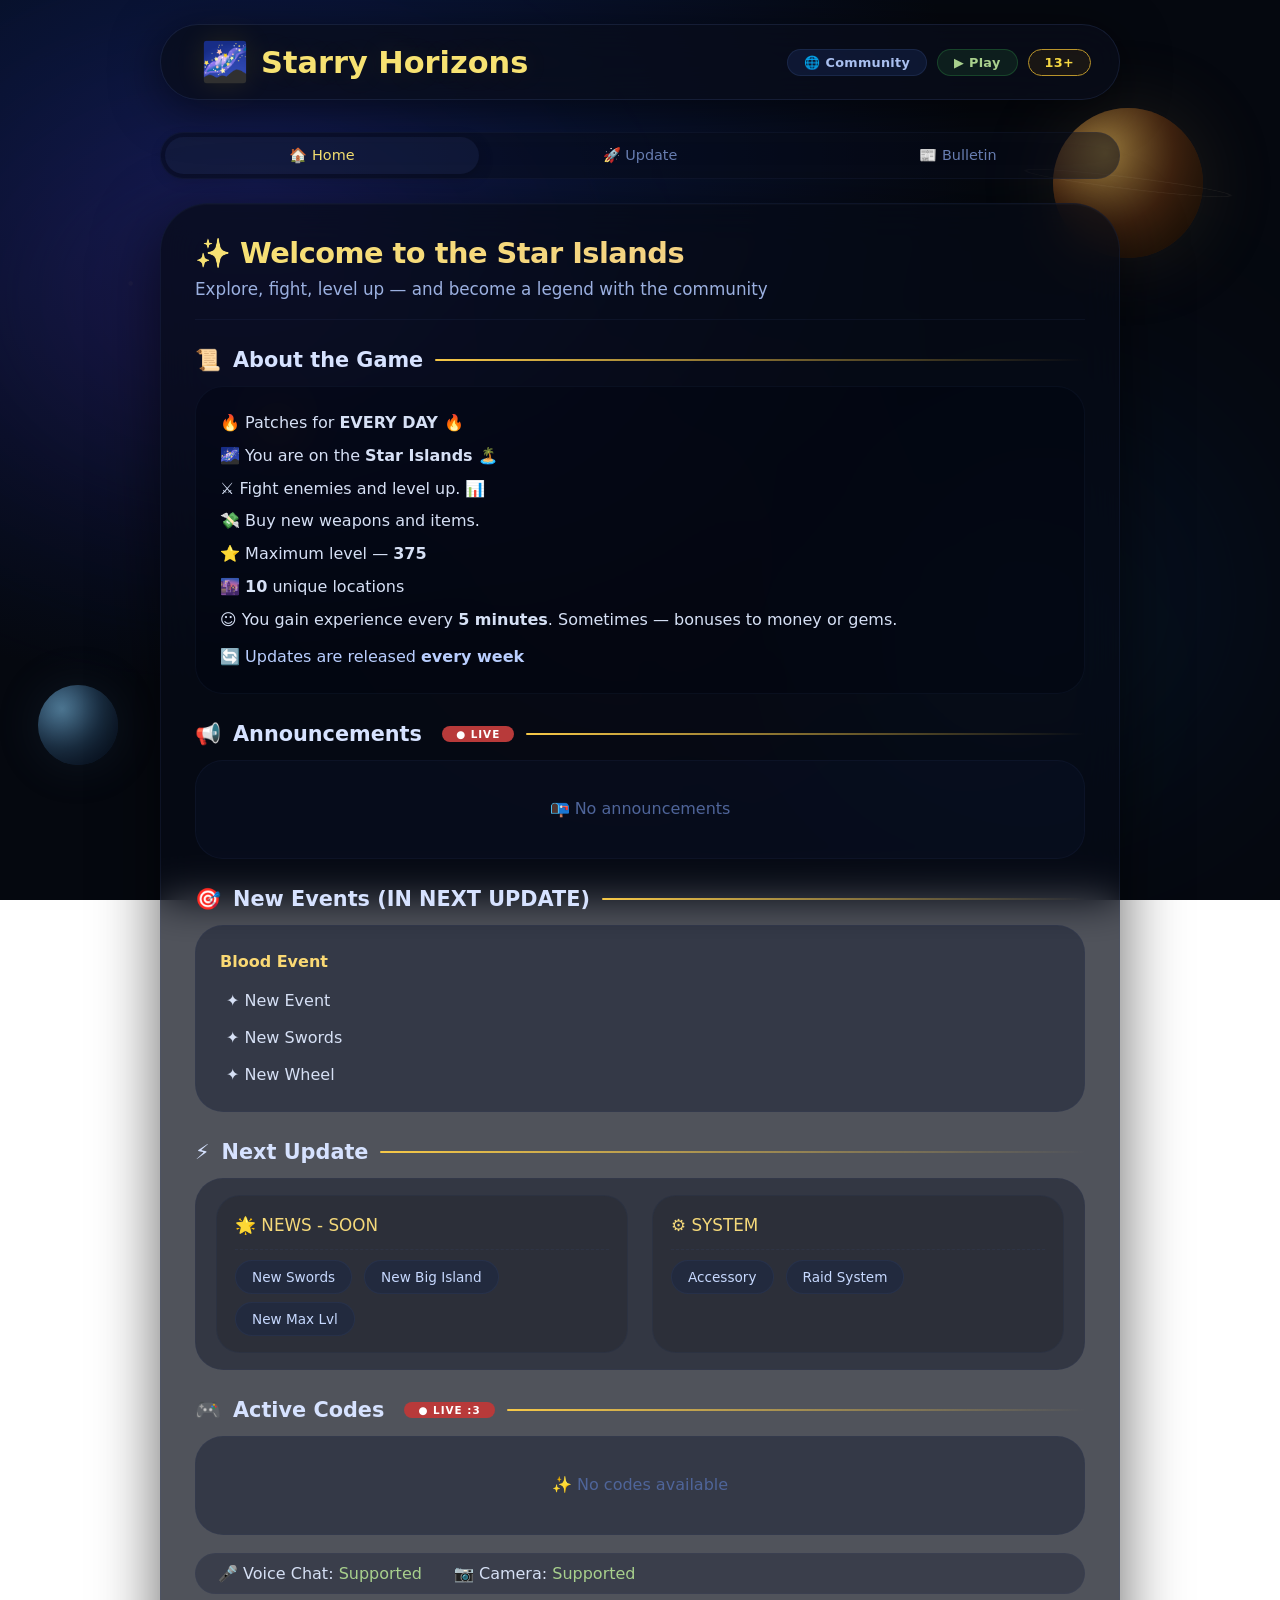
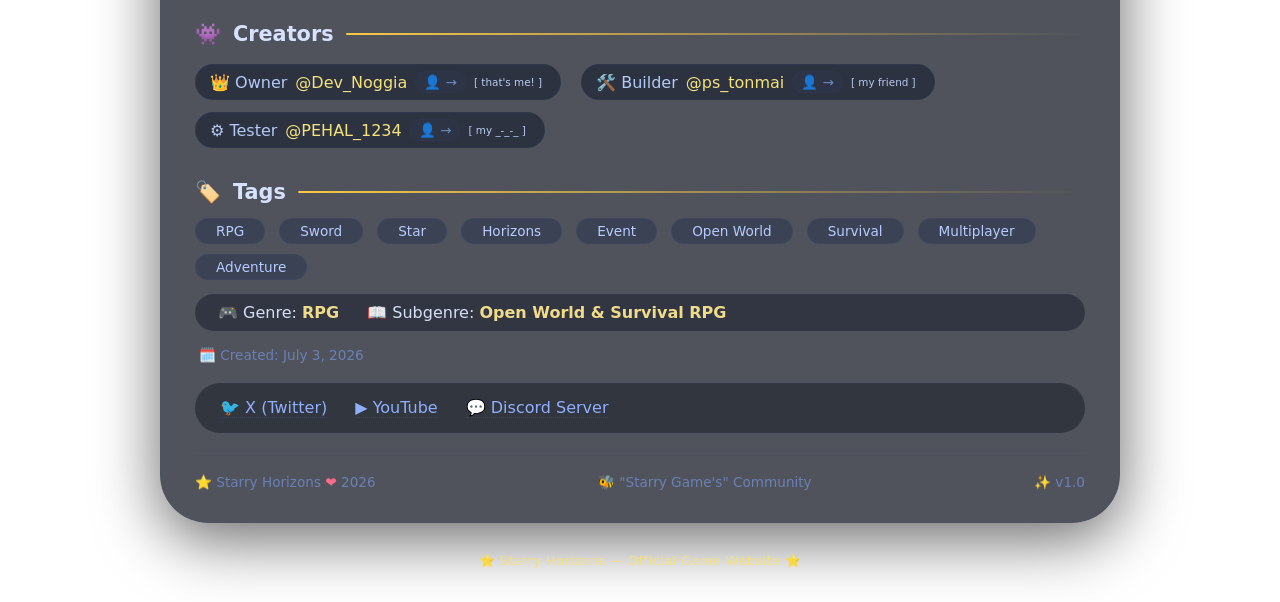
==== commit df2d6246: "Update index.html" ====
--- a/index.html
+++ b/index.html
@@ -7,18 +7,6 @@
     <link rel="stylesheet" href="style.css">
 </head>
 <body>
-
-    <!-- ===== LOADING SCREEN ===== -->
-    <div id="loadingScreen">
-        <div class="loader-animation-container">
-            <div class="loader-letter left">S</div>
-            <div class="loader-letter right">G</div>
-            <img class="loader-icon-final" 
-                 src="https://i.oneme.ru/i?r=BUE2sh_eZW7g8kugOdIm2Not7Mv3X3qGmT5BSgJhZuLjkjVeJAGx8R8H32DRH8-vz_K-lVzsyQysV3DaVqjHCp2E&expires=1785712333025" 
-                 alt="Game Icon">
-            <div class="loader-title">Starry Horizons</div>
-        </div>
-    </div>
 
     <!-- Matrix Rain Canvas -->
     <canvas id="matrixCanvas"></canvas>
@@ -352,7 +340,7 @@
                         <!-- Post 3 -->
                         <div class="bulletin-post">
                             <div class="bulletin-post-content">
-                                <h2 class="bulletin-post-title"color: #ff4444;>🚀 Update 2.0 — FINAL of The 1 World</h2>
+                                <h2 class="bulletin-post-title">🚀 Update 2.0 — FINAL of The 1 World</h2>
                                 <div class="bulletin-post-text">
                                     <p>UPDATE IN : <strong>02.08.26 18:00</strong>.</p>
                                 </div>
@@ -376,23 +364,21 @@
                                     </div>
                                 </div>
                                 <div class="hacker-post-text">
-<div style="font-family: 'Courier New', monospace; color: #00ff00; background: rgba(0,0,0,0.3); padding: 15px; border-radius: 8px; border: 1px solid rgba(0,255,0,0.1); margin-top: 10px;">
-    <span style="display:block; opacity: 0.6;">> 01001110 01101111 00100000 01110011 01101001 01100111 01101110 01100001 01101100</span>
-    <span style="display:block; color: #ff4444;">> ERROR 404 : HELP</span>
-    <span style="display:block;">> The <strong style="color: #ff00ff;">DARK WANDERER</strong> has breached the firewall.</span>
-    <span style="display:block; color: #ff4444;">> CRITICAL ALERT</span><span>: Artifact Shards are reassembling.</span>
-    <span style="display:block;">> Daigo's son <strong style="color: #ff00ff;">LOKI</strong> is not who he claims to be.</span>
-    <span style="display:block; color: #ff4444;">> WARNING</span><span>: Stobelizing Material has reached critical mass.</span>
-    <span style="display:block; color: #6c006c;">> [ REDACTED ] Declassification 35% ...</span>
-    <span style="display:block;">> <strong>The Mask of Destruction</strong> has been no located.</span>
-    <span style="display:block; color: #ff4444;">> ███████ ████ ████████ ████</span>
-    <span style="display:block;">> Do not trust the machine. Nodgia is wrong.</span>
-    <span style="display:block; color: #ff4444;">> COUNTDOWN INITIATED</span><span>: 09.08.26 18:00 — </span><span style="color: #ff4444;">THE FINAL EVENT</span>
-    <span style="display:block; color: #ff00ff;">> [ S Y S T E M C O M P R O M I S E D ]</span>
-    <span style="display:block; color: #ff4444;">> WARNING</span><span>: This is not a drill.</span>
-    <span style="display:block; color: #1eff00;">> NODGIA IS COMING IN ISLAND</span>
-    <span style="display:block; opacity: 0.6;">> 01001000 01100101 01101100 01110000 00100000 01110101 01110011</span>
-</div>
+                                    <span class="code-line">> 01001110 01101111 00100000 01110011 01101001 01100111 01101110 01100001 01101100</span>
+                                    <span class="code-line">> <span class="corrupted">ERROR 404 </span>: HELP</span>
+                                    <span class="code-line">> The <strong>DARK WANDERER</strong> has breached the firewall.</span>
+                                    <span class="code-line">> <span class="corrupted">CRITICAL ALERT</span>: Artifact Shards are reassembling.</span>
+                                    <span class="code-line">> Daigo's son <strong>LOKI</strong> is not who he claims to be.</span>
+                                    <span class="code-line">> <span class="corrupted">WARNING</span>: Stobelizing Material has reached critical mass.</span>
+                                    <span class="code-line" style="color:#6c006c; animation: glitchText 0.1s infinite;">> [ REDACTED ]   Declassification 35% ... </span>
+                                    <span class="code-line">> <strong>The Mask of Destruction</strong> has been no located.</span>
+                                    <span class="code-line" style="color:#ff0000; animation: glitchText 0.3s infinite;">> ███████ ████ ████████ ████</span>
+                                    <span class="code-line">> Do not trust the machine. Nodgia is wrong.</span>
+                                    <span class="code-line">> <span class="corrupted">COUNTDOWN INITIATED</span>: 09.08.26 18:00 — <span class="corrupted">THE FINAL EVENT</span></span>
+                                    <span class="code-line" style="color:#ff00ff; animation: glitchText 0.15s infinite;">> [ S Y S T E M   C O M P R O M I S E D ]</span>
+                                    <span class="code-line">> <span class="corrupted">WARNING</span>: This is not a drill.</span>
+                                    <span class="code-line" style="color:#1eff00; animation: glitchText 0.15s infinite;">>NODGIA IS COMING IN ISLAND</span>
+                                    <span class="code-line">> 01001000 01100101 01101100 01110000 00100000 01110101 01110011</span>
                                 </div>
                             </div>
                         </div>
--- a/style.css
+++ b/style.css
@@ -967,352 +967,7 @@
     .bulletin-post-content { padding: 16px 16px 20px; }
 }
 
-/* ===== STYLES FOR MINI-GAMES ===== */
-.games-grid {
-    display: grid;
-    grid-template-columns: repeat(auto-fit, minmax(280px, 1fr));
-    gap: 24px;
-    margin-top: 10px;
-}
-.game-card {
-    background: rgba(10, 18, 40, 0.6);
-    border-radius: 24px;
-    padding: 24px 20px;
-    border: 1px solid rgba(60, 85, 140, 0.15);
-    text-align: center;
-    transition: 0.3s;
-    backdrop-filter: blur(5px);
-    position: relative;
-    overflow: hidden;
-    min-height: 320px;
-    display: flex;
-    flex-direction: column;
-    align-items: center;
-    justify-content: center;
-}
-.game-card::before {
-    content: '';
-    position: absolute;
-    top: -50%;
-    left: -50%;
-    width: 200%;
-    height: 200%;
-    background: radial-gradient(circle at 50% 50%, rgba(100, 50, 200, 0.05), transparent 70%);
-    opacity: 0;
-    transition: 0.5s;
-    pointer-events: none;
-}
-.game-card:hover::before { opacity: 1; }
-.game-card:hover {
-    transform: translateY(-4px);
-    border-color: #f7c948;
-    box-shadow: 0 10px 40px rgba(0,0,0,0.5);
-}
-.game-card h3 {
-    font-size: 1.6rem;
-    color: #f7e272;
-    margin-bottom: 12px;
-    text-shadow: 0 0 20px rgba(247, 201, 72, 0.1);
-}
-.game-card p {
-    color: #aac0f0;
-    font-size: 0.9rem;
-    margin-bottom: 16px;
-}
-.game-input {
-    background: rgba(0, 0, 0, 0.3);
-    border: 1px solid rgba(60, 85, 140, 0.2);
-    border-radius: 12px;
-    padding: 8px 12px;
-    color: #fff;
-    width: 80px;
-    text-align: center;
-    font-size: 1rem;
-    margin-bottom: 12px;
-    transition: 0.3s;
-}
-.game-input:focus {
-    outline: none;
-    border-color: #f7c948;
-    box-shadow: 0 0 15px rgba(247, 201, 72, 0.1);
-}
-.game-btn {
-    padding: 8px 20px;
-    border-radius: 40px;
-    border: 1px solid rgba(247, 201, 72, 0.3);
-    background: rgba(247, 201, 72, 0.1);
-    color: #f7e272;
-    font-weight: 600;
-    cursor: pointer;
-    transition: 0.3s;
-    font-size: 0.9rem;
-}
-.game-btn:hover {
-    background: rgba(247, 201, 72, 0.2);
-    box-shadow: 0 0 20px rgba(247, 201, 72, 0.1);
-    transform: scale(1.05);
-}
-.game-btn:disabled {
-    opacity: 0.5;
-    cursor: not-allowed;
-    transform: none;
-}
-.game-result {
-    margin-top: 12px;
-    font-size: 1.2rem;
-    font-weight: 600;
-    min-height: 30px;
-}
-
-/* SPECIAL COIN STYLES */
-.coin-container {
-    width: 80px;
-    height: 80px;
-    margin: 10px auto 15px;
-    perspective: 500px;
-}
-.coin {
-    width: 100%;
-    height: 100%;
-    border-radius: 50%;
-    position: relative;
-    transform-style: preserve-3d;
-    transition: transform 0.6s ease-in-out;
-    box-shadow: 0 0 30px rgba(247, 201, 72, 0.2);
-}
-.coin.flipping {
-    animation: coinFlip 0.8s ease-in-out;
-}
-@keyframes coinFlip {
-    0% { transform: rotateY(0deg) scale(1); }
-    50% { transform: rotateY(1800deg) scale(1.1); }
-    100% { transform: rotateY(3600deg) scale(1); }
-}
-.coin-side {
-    position: absolute;
-    width: 100%;
-    height: 100%;
-    border-radius: 50%;
-    backface-visibility: hidden;
-    display: flex;
-    align-items: center;
-    justify-content: center;
-    font-size: 3rem;
-    border: 2px solid rgba(247, 201, 72, 0.3);
-}
-.coin-heads {
-    background: radial-gradient(circle at 30% 30%, #ffd700, #b8860b);
-    transform: rotateY(0deg);
-    color: #333;
-}
-.coin-tails {
-    background: radial-gradient(circle at 30% 30%, #c0c0c0, #808080);
-    transform: rotateY(180deg);
-    color: #333;
-}
-
-/* SPECIAL CLICKER STYLES */
-.clicker-btn {
-    width: 120px;
-    height: 120px;
-    border-radius: 50%;
-    border: 2px solid rgba(100, 200, 255, 0.3);
-    background: radial-gradient(circle at 30% 30%, #0a2a5a, #05080f);
-    color: #fff;
-    font-size: 2.5rem;
-    cursor: pointer;
-    transition: 0.1s;
-    box-shadow: 0 0 30px rgba(100, 200, 255, 0.1);
-    margin: 10px auto;
-    display: flex;
-    align-items: center;
-    justify-content: center;
-}
-.clicker-btn:active {
-    transform: scale(0.9);
-    box-shadow: 0 0 50px rgba(100, 200, 255, 0.3);
-}
-.clicker-btn:disabled {
-    opacity: 0.5;
-    cursor: not-allowed;
-    animation: none;
-}
-.clicker-stats {
-    display: flex;
-    justify-content: center;
-    gap: 20px;
-    margin-top: 8px;
-    font-size: 0.9rem;
-    color: #aac0f0;
-}
-.clicker-stats span {
-    font-weight: 700;
-    color: #f7e272;
-}
-
-/* ===== STYLES FOR HACKER BULLETIN (ISSUE #3) ===== */
-.hacker-issue-wrapper {
-    margin-top: 30px;
-    border-top: 2px solid rgba(0, 255, 0, 0.3);
-    border-bottom: 2px solid rgba(0, 255, 0, 0.3);
-    background: rgba(0, 0, 0, 0.85);
-    padding: 10px 0 20px;
-    box-shadow: 0 0 50px rgba(0, 255, 0, 0.05);
-    position: relative;
-    overflow: hidden;
-}
-.hacker-issue-title {
-    text-align: center;
-    font-size: 2.4rem;
-    font-weight: 800;
-    color: #00ff00;
-    letter-spacing: 1px;
-    text-shadow: 0 0 20px rgba(0, 255, 0, 0.2), 0 0 40px rgba(0, 255, 0, 0.1);
-    padding: 20px 0 10px;
-    border-bottom: 1px solid rgba(0, 255, 0, 0.2);
-    margin-bottom: 20px;
-    animation: glitchText 0.5s infinite alternate;
-}
-@keyframes glitchText {
-    0% { text-shadow: 2px 0 red, -2px 0 blue; transform: translate(0); }
-    25% { text-shadow: -2px 0 red, 2px 0 blue; transform: translate(-2px, 1px); }
-    50% { text-shadow: 2px 0 red, -2px 0 blue; transform: translate(2px, -1px); }
-    75% { text-shadow: -2px 0 red, 2px 0 blue; transform: translate(-1px, 2px); }
-    100% { text-shadow: 2px 0 red, -2px 0 blue; transform: translate(0); }
-}
-.hacker-post {
-    background: rgba(0, 10, 0, 0.4);
-    border-radius: 20px;
-    overflow: hidden;
-    border: 1px solid rgba(0, 255, 0, 0.15);
-    margin: 0 auto 20px;
-    max-width: 850px;
-    box-shadow: inset 0 0 30px rgba(0, 255, 0, 0.05);
-    transition: 0.3s;
-}
-.hacker-post:hover {
-    border-color: #00ff00;
-    box-shadow: 0 0 30px rgba(0, 255, 0, 0.1);
-}
-.hacker-post-content {
-    padding: 24px 26px 28px;
-}
-.hacker-post-title {
-    font-family: 'Courier New', monospace;
-    font-size: 1.8rem;
-    font-weight: 700;
-    color: #00ff00;
-    margin-bottom: 14px;
-    line-height: 1.2;
-    text-shadow: 0 0 10px rgba(0, 255, 0, 0.2);
-    animation: glitchText 0.8s infinite alternate;
-}
-.hacker-post-text {
-    font-family: 'Courier New', monospace;
-    font-size: 1rem;
-    line-height: 1.7;
-    color: #00ff00;
-}
-.hacker-post-text strong {
-    color: #ff00ff;
-    text-shadow: 0 0 10px rgba(255, 0, 255, 0.3);
-    animation: glitchText 0.4s infinite alternate;
-}
-.hacker-post-text .code-line {
-    display: block;
-    margin: 4px 0;
-    font-size: 0.85rem;
-    color: rgba(0, 255, 0, 0.6);
-    animation: flickerCode 1.5s infinite;
-}
-@keyframes flickerCode {
-    0%, 100% { opacity: 1; }
-    50% { opacity: 0.2; }
-}
-.hacker-post-text .corrupted {
-    color: #ff0000;
-    text-shadow: 0 0 10px rgba(255, 0, 0, 0.3);
-    animation: glitchText 0.2s infinite alternate;
-}
-.hacker-video-placeholder {
-    width: 100%;
-    height: 0;
-    padding-bottom: 56.25%;
-    position: relative;
-    background: radial-gradient(circle, rgba(0,255,0,0.05), rgba(0,0,0,0.9));
-    border: 2px solid rgba(0, 255, 0, 0.2);
-    border-radius: 12px;
-    overflow: hidden;
-    margin-bottom: 16px;
-}
-.hacker-video-placeholder .glitch-overlay {
-    position: absolute;
-    top: 0; left: 0; width: 100%; height: 100%;
-    background: 
-        repeating-linear-gradient(0deg, rgba(0,255,0,0.03) 0px, rgba(0,0,0,0.9) 1px, transparent 2px);
-    animation: scanlines 0.1s linear infinite;
-    pointer-events: none;
-}
-@keyframes scanlines {
-    0% { transform: translateY(0); }
-    100% { transform: translateY(4px); }
-}
-.hacker-video-placeholder .glitch-bar {
-    position: absolute;
-    width: 100%;
-    height: 4px;
-    background: rgba(0, 255, 0, 0.3);
-    animation: glitchBar 0.3s infinite alternate;
-    pointer-events: none;
-}
-@keyframes glitchBar {
-    0% { top: 20%; opacity: 0.5; }
-    50% { top: 80%; opacity: 0.1; }
-    100% { top: 50%; opacity: 0.8; }
-}
-.hacker-video-placeholder .glitch-flash {
-    position: absolute;
-    top: 0; left: 0; width: 100%; height: 100%;
-    background: rgba(0, 255, 0, 0.2);
-    animation: flashGlitch 2s infinite;
-    pointer-events: none;
-}
-@keyframes flashGlitch {
-    0%, 90%, 100% { opacity: 0; }
-    95% { opacity: 1; }
-}
-
-/* Matrix Rain Canvas */
-#matrixCanvas {
-    position: fixed;
-    top: 0; left: 0;
-    width: 100vw; height: 100vh;
-    z-index: -1;
-    pointer-events: none;
-    display: none;
-}
-body.hacker-mode #matrixCanvas {
-    display: block;
-}
-body.hacker-mode .space-bg {
-    display: none !important;
-}
-body.hacker-mode {
-    background: #000 !important;
-}
-body.hacker-mode .main-card {
-    background: rgba(0, 0, 0, 0.85) !important;
-    border-color: rgba(0, 255, 0, 0.2) !important;
-}
-body.hacker-mode .header {
-    border-color: rgba(0, 255, 0, 0.2) !important;
-}
-body.hacker-mode .tab-btn.active {
-    color: #00ff00 !important;
-    background: rgba(0, 255, 0, 0.15) !important;
-}
-
-/* ===== LOADING SCREEN ===== */
+/* ===== STYLES FOR LOADING SCREEN ===== */
 #loadingScreen {
     position: fixed;
     top: 0;
@@ -1335,7 +990,6 @@
     pointer-events: none;
 }
 
-/* Контейнер для анимации */
 .loader-animation-container {
     position: relative;
     width: 100%;
@@ -1347,7 +1001,6 @@
     padding-bottom: 40px;
 }
 
-/* Буквы S и G — вылетают из нижних углов */
 .loader-letter {
     position: absolute;
     bottom: 0px;
@@ -1377,7 +1030,6 @@
     100% { opacity: 0; transform: translateY(-80px) rotate(0deg) scale(0.5); bottom: 20px; right: 15%; }
 }
 
-/* Название игры и иконка (появляются ПОСЛЕ исчезновения букв) */
 .loader-icon-final {
     position: absolute;
     bottom: 60px;
@@ -1414,4 +1066,34 @@
 @keyframes titleReveal {
     0% { opacity: 0; transform: translateX(-50%) scale(0.3) translateY(20px); }
     100% { opacity: 1; transform: translateX(-50%) scale(1) translateY(0px); }
-}+}
+
+/* Matrix Rain Canvas */
+#matrixCanvas {
+    position: fixed;
+    top: 0; left: 0;
+    width: 100vw; height: 100vh;
+    z-index: -1;
+    pointer-events: none;
+    display: none;
+}
+body.hacker-mode #matrixCanvas {
+    display: block;
+}
+body.hacker-mode .space-bg {
+    display: none !important;
+}
+body.hacker-mode {
+    background: #000 !important;
+}
+body.hacker-mode .main-card {
+    background: rgba(0, 0, 0, 0.85) !important;
+    border-color: rgba(0, 255, 0, 0.2) !important;
+}
+body.hacker-mode .header {
+    border-color: rgba(0, 255, 0, 0.2) !important;
+}
+body.hacker-mode .tab-btn.active {
+    color: #00ff00 !important;
+    background: rgba(0, 255, 0, 0.15) !important;
+}
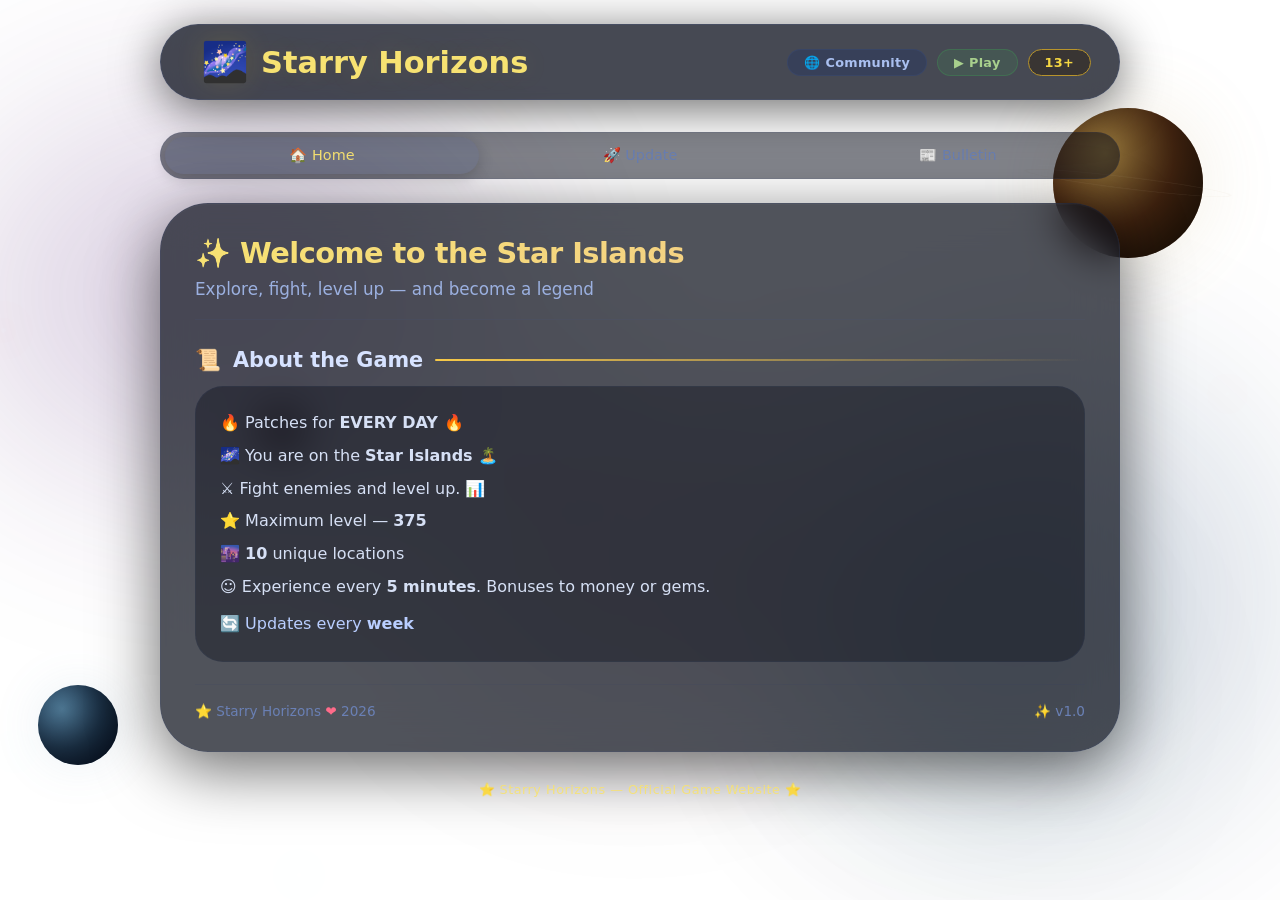
==== commit 191f9b93: "Update index.html" ====
--- a/index.html
+++ b/index.html
@@ -8,17 +8,12 @@
 </head>
 <body>
 
-    <!-- Matrix Rain Canvas -->
-    <canvas id="matrixCanvas"></canvas>
-
-    <!-- ===== SPACE BACKGROUND ===== -->
+    <!-- Космический фон -->
     <div class="space-bg">
-        <div class="deep-space"></div>
         <div class="stars-layer s1" id="starsLayer1"></div>
         <div class="stars-layer s2" id="starsLayer2"></div>
         <div class="stars-layer s3" id="starsLayer3"></div>
         <div id="flaresContainer"></div>
-        <div id="shootingStarsContainer"></div>
         <div class="nebula n1"></div>
         <div class="nebula n2"></div>
         <div class="nebula n3"></div>
@@ -27,9 +22,6 @@
         <div class="planet p1"><div class="planet-rings"></div></div>
         <div class="planet p2"></div>
         <div class="planet p3"></div>
-        <div class="asteroid" style="top:30%;left:10%;animation-duration:35s;"></div>
-        <div class="asteroid" style="top:70%;left:80%;animation-duration:45s;animation-delay:5s;"></div>
-        <div class="asteroid" style="top:50%;left:50%;animation-duration:50s;animation-delay:10s;"></div>
     </div>
 
     <div class="container">
@@ -40,8 +32,8 @@
                 Starry Horizons
             </div>
             <div class="header-right">
-                <a href="https://www.roblox.com/communities/599180268/Starry-Horizons-Community#!/about" target="_blank" class="badge badge-community">🌐 Community</a>
-                <a href="https://www.roblox.com/games/137646999386122/Starry-Horizons" target="_blank" class="badge badge-play">▶ Play</a>
+                <a href="#" class="badge badge-community">🌐 Community</a>
+                <a href="#" class="badge badge-play">▶ Play</a>
                 <span class="badge badge-age">13+</span>
             </div>
         </header>
@@ -54,494 +46,160 @@
 
         <main class="main-card">
 
-            <!-- ===== TAB: HOME ===== -->
+            <!-- HOME -->
             <div class="tab-content active" id="tab-home">
-
                 <div class="intro-block">
                     <div class="tagline">✨ Welcome to the Star Islands</div>
-                    <div class="sub">Explore, fight, level up — and become a legend with the community</div>
+                    <div class="sub">Explore, fight, level up — and become a legend</div>
                 </div>
 
                 <div class="section">
-                    <div class="section-title">
-                        <span>📜</span> About the Game
-                        <span class="accent-line"></span>
-                    </div>
+                    <div class="section-title"><span>📜</span> About the Game<span class="accent-line"></span></div>
                     <div class="card-block">
                         <p>🔥 Patches for <strong>EVERY DAY 🔥</strong></p>
                         <p>🌌 You are on the <strong>Star Islands</strong> 🏝️</p>
                         <p>⚔️ Fight enemies and level up. 📊</p>
-                        <p>💸 Buy new weapons and items.</p>
                         <p>⭐ Maximum level — <strong>375</strong></p>
                         <p>🌆 <strong>10</strong> unique locations</p>
-                        <p>☺️ You gain experience every <strong>5 minutes</strong>. Sometimes — bonuses to money or gems.</p>
-                        <p style="margin-top: 8px; color: #b9ceff;">🔄 Updates are released <strong>every week</strong></p>
-                    </div>
-                </div>
-
-                <div class="section">
-                    <div class="section-title">
-                        <span>📢</span> Announcements
-                        <span class="live-badge">● LIVE</span>
-                        <span class="accent-line"></span>
-                    </div>
-                    <div class="card-block" style="background: rgba(10, 18, 40, 0.4);">
-                        <div class="announcements-list" id="announcementsContainer">
-                            <div style="text-align:center;padding:16px;color:#4f659a;">📭 No announcements</div>
-                        </div>
-                    </div>
-                </div>
-
-                <div class="section">
-                    <div class="section-title">
-                        <span>🎯</span> New Events (IN NEXT UPDATE)
-                        <span class="accent-line"></span>
-                    </div>
-                    <div class="card-block" style="background: rgba(10, 18, 40, 0.4);">
-                        <p style="font-weight: 600; color: #fad974;">Blood Event</p>
-                        <ul style="list-style: none; padding-left: 6px; margin-top: 6px;">
-                            <li style="padding: 4px 0;">✦ New Event</li>
-                            <li style="padding: 4px 0;">✦ New Swords</li>
-                            <li style="padding: 4px 0;">✦ New Wheel </li>
-                        </ul>
-                    </div>
-                </div>
-
-                <div class="section">
-                    <div class="section-title">
-                        <span>⚡</span> Next Update
-                        <span class="accent-line"></span>
-                    </div>
-                    <div class="card-block" style="background: rgba(8, 14, 30, 0.4); padding: 16px 20px;">
-                        <div class="grid-2col">
-                            <div class="col">
-                                <h4>🌟 NEWS - SOON</h4>
-                                <ul>
-                                    <li>New Swords</li>
-                                    <li>New Big Island</li>     
-                                    <li>New Max Lvl</li>                     
-                                </ul>
-                            </div>
-                            <div class="col">
-                                <h4>⚙️ SYSTEM</h4>
-                                <ul>
-                                    <li>Accessory</li>
-                                    <li>Raid System</li>
-                                </ul>
-                            </div>
-                        </div>
-                    </div>
-                </div>
-
-                <div class="section">
-                    <div class="section-title">
-                        <span>🎮</span> Active Codes
-                        <span class="live-badge">● LIVE :3 </span>
-                        <span class="accent-line"></span>
-                    </div>
-                    <div class="card-block" style="background: rgba(10, 18, 40, 0.4);">
-                        <div class="codes-grid" id="codesContainer">
-                            <div style="text-align:center;padding:16px;color:#4f659a;">✨ No codes available</div>
-                        </div>
-                    </div>
-                </div>
-
-                <div style="display: flex; flex-wrap: wrap; gap: 16px 32px; background: rgba(10, 18, 40, 0.3); padding: 10px 22px; border-radius: 60px; border: 1px solid rgba(50, 75, 120, 0.1); margin-top: 18px;">
-                    <span>🎤 Voice Chat: <span style="color: #a8d08d;">Supported</span></span>
-                    <span>📷 Camera: <span style="color: #a8d08d;">Supported</span></span>
-                </div>
-
-                <div class="section">
-                    <div class="section-title">
-                        <span>👾</span> Creators
-                        <span class="accent-line"></span>
-                    </div>
-                    <div class="creators">
-                        <span class="card">
-                            <span class="role">👑 Owner</span>
-                            <span class="name">@Dev_Noggia</span>
-                            <a href="https://www.roblox.com/users/5724338894/profile" target="_blank" class="profile-link">👤 →</a>
-                            <span style="color: #b8caf0; font-size:0.65rem;">[ that's me! ]</span>
-                        </span>
-                        <span class="card">
-                            <span class="role">🛠️ Builder</span>
-                            <span class="name">@ps_tonmai</span>
-                            <a href="https://www.roblox.com/users/3211042806/profile" target="_blank" class="profile-link">👤 →</a>
-                            <span style="color: #b8caf0; font-size:0.65rem;">[ my friend ]</span>
-                        </span>
-                        <span class="card">
-                            <span class="role">⚙️ Tester</span>
-                            <span class="name">@PEHAL_1234</span>
-                            <a href="https://www.roblox.com/users/4634912757/profile" target="_blank" class="profile-link">👤 →</a>
-                            <span style="color: #b8caf0; font-size:0.65rem;">[ my _-_-_ ]</span>
-                        </span>
-                    </div>
-                </div>
-
-                <div class="section">
-                    <div class="section-title">
-                        <span>🏷️</span> Tags
-                        <span class="accent-line"></span>
-                    </div>
-                    <div class="tag-group">
-                        <span class="tag">RPG</span>
-                        <span class="tag">Sword</span>
-                        <span class="tag">Star</span>
-                        <span class="tag">Horizons</span>
-                        <span class="tag">Event</span>
-                        <span class="tag">Open World</span>
-                        <span class="tag">Survival</span>
-                        <span class="tag">Multiplayer</span>
-                        <span class="tag">Adventure</span>
-                    </div>
-                </div>
-
-                <div style="display: flex; flex-wrap: wrap; gap: 12px 28px; background: rgba(6, 12, 28, 0.4); padding: 8px 22px; border-radius: 60px; border: 1px solid rgba(50, 75, 120, 0.1); margin-top: 14px;">
-                    <span>🎮 Genre: <strong style="color: #f0db8a;">RPG</strong></span>
-                    <span>📖 Subgenre: <strong style="color: #f0db8a;">Open World & Survival RPG</strong></span>
-                </div>
-
-                <div style="margin: 16px 0 6px; color: #6a80b5; font-size: 0.85rem; padding-left: 4px;">
-                    🗓️ Created: July 3, 2026
-                </div>
-
-                <div class="links-block">
-                    <a href="https://x.com/StarryGamesRblx" target="_blank">🐦 X (Twitter)</a>
-                    <a href="https://www.youtube.com/@Starry_Gamess" target="_blank">▶️ YouTube</a>
-                    <a href="https://discord.gg/MANnQHMST" target="_blank">💬 Discord Server</a>
+                        <p>☺️ Experience every <strong>5 minutes</strong>. Bonuses to money or gems.</p>
+                        <p style="margin-top:8px;color:#b9ceff;">🔄 Updates every <strong>week</strong></p>
+                    </div>
                 </div>
 
                 <div class="meta-line">
                     <span>⭐ Starry Horizons <span class="heart">❤</span> 2026</span>
-                    <span>🐝 "Starry Game's" Community</span>
                     <span>✨ v1.0</span>
                 </div>
-
-            </div>
-
-            <!-- ===== TAB: UPDATE ===== -->
+            </div>
+
+            <!-- UPDATE -->
             <div class="tab-content" id="tab-update">
                 <div class="update-container">
                     <h1 class="update-title">🪐 NEXT UPDATE</h1>
-                    <p class="update-description">
-                     Info is Coming<br>
-                    </p>               
+                    <p class="update-description">Info is Coming</p>
                     <div class="countdown-box">
                         <div class="countdown-label">⏳ Launch Countdown</div>
                         <div class="countdown-grid" id="countdownGrid">
-                            <div class="countdown-item">
-                                <div class="countdown-number" id="days">00</div>
-                                <div class="countdown-label-small">Days</div>
-                            </div>
-                            <div class="countdown-item">
-                                <div class="countdown-number" id="hours">00</div>
-                                <div class="countdown-label-small">Hours</div>
-                            </div>
-                            <div class="countdown-item">
-                                <div class="countdown-number" id="minutes">00</div>
-                                <div class="countdown-label-small">Minutes</div>
-                            </div>
-                            <div class="countdown-item">
-                                <div class="countdown-number" id="seconds">00</div>
-                                <div class="countdown-label-small">Seconds</div>
-                            </div>
-                        </div>
-                        <div class="countdown-status" id="countdownStatus">
-                            UPDATE 2.0 : <span class="highlight">August 2, 2026 — 6:00 PM</span>
-                        </div>
-                    </div>
-                </div>
-            </div>
-
-            <!-- ===== TAB: BULLETIN ===== -->
+                            <div class="countdown-item"><div class="countdown-number" id="days">00</div><div class="countdown-label-small">Days</div></div>
+                            <div class="countdown-item"><div class="countdown-number" id="hours">00</div><div class="countdown-label-small">Hours</div></div>
+                            <div class="countdown-item"><div class="countdown-number" id="minutes">00</div><div class="countdown-label-small">Minutes</div></div>
+                            <div class="countdown-item"><div class="countdown-number" id="seconds">00</div><div class="countdown-label-small">Seconds</div></div>
+                        </div>
+                        <div class="countdown-status" id="countdownStatus">UPDATE 2.0 : <span class="highlight">August 2, 2026 — 6:00 PM</span></div>
+                    </div>
+                </div>
+            </div>
+
+            <!-- BULLETIN -->
             <div class="tab-content" id="tab-bulletin">
-
-                <div class="intro-block" style="border-bottom-color: rgba(255,215,0,0.15);">
+                <div class="intro-block">
                     <div class="tagline" style="font-size:1.6rem;">Game Bulletin</div>
-                    <div class="sub">Stay up to date with all the latest news and updates from Starry Horizons.</div>
-                </div>
-
+                    <div class="sub">Stay up to date</div>
+                </div>
                 <div class="bulletin-posts-vertical">
-
-                    <!-- ================== ISSUE #1 ================== -->
                     <div class="issue-1">
-                        <div style="text-align: center; padding: 20px 0 10px 0; border-bottom: 2px solid rgba(100, 180, 255, 0.2); margin-bottom: 20px;">
-                            <h2 style="font-size: 2.4rem; font-weight: 800; color: #6bcbff; letter-spacing: 1px; text-shadow: 0 0 20px rgba(100, 180, 255, 0.1);">#1 What's Happening</h2>
-                            <h2 style="font-size: 1.4rem; font-weight: 800; color: #6bcbff; letter-spacing: 1px; text-shadow: 0 0 20px rgba(100, 180, 255, 0.1);">10 July</h2>
-                        </div>
-
-                        <!-- Post 1 -->
+                        <div style="text-align:center;padding:20px 0 10px;border-bottom:2px solid rgba(100,180,255,0.2);margin-bottom:20px;">
+                            <h2 style="font-size:2.4rem;font-weight:800;color:#6bcbff;">#1 What's Happening</h2>
+                            <h2 style="font-size:1.4rem;font-weight:800;color:#6bcbff;">10 July</h2>
+                        </div>
                         <div class="bulletin-post">
                             <img class="bulletin-post-image" src="https://cdn.shopify.com/s/files/1/0830/7635/0259/files/Bird.png" alt="New Epic Boss">
                             <div class="bulletin-post-content">
                                 <h2 class="bulletin-post-title">◼︎ Dark Wanderer</h2>
                                 <div class="bulletin-post-text">
-                                    <p>A dark figure was spotted on Otroven, immediately dubbed the Dark Page.</p>
-                                    <p>He's searching for fragments of some strange artifact and wanders the islands looking for it.</p>
-                                    <p>Everyone thinks he's crazy, although Nodgia thinks he wants to open a portal to other dimensions using the machine he's currently building.</p>
+                                    <p>A dark figure was spotted on Otroven, immediately dubbed the Dark Page. He's searching for fragments of some strange artifact and wanders the islands looking for it. Everyone thinks he's crazy, although Nodgia thinks he wants to open a portal to other dimensions using the machine he's currently building.</p>
                                 </div>
                             </div>
                         </div>
-
-                        <!-- Post 2 -->
                         <div class="bulletin-post">
                             <div class="bulletin-post-content">
                                 <h2 class="bulletin-post-title">📜 Legend's</h2>
-                                <div class="bulletin-post-text">
-                                    <p><strong>Legend : How the portal to the spirit world opened</strong>.</p>
-                                    <p>Long ago, Master Daigo created the Mask of Destruction that could destroy the entire world, but to protect people, he used it to open a portal to the spirit world and made a deal with the Spirit King himself that Daigo would become his pawn in exchange for the King keeping the Mask for the rest of his life.</p>
-                                    <p><br>You will find out the continuation of this story on <strong>August 2nd</strong></p>
-                                </div>
+                                <div class="bulletin-post-text"><p><strong>Legend : How the portal to the spirit world opened</strong>.</p><p>Long ago, Master Daigo created the Mask of Destruction that could destroy the entire world, but to protect people, he used it to open a portal to the spirit world and made a deal with the Spirit King himself that Daigo would become his pawn in exchange for the King keeping the Mask for the rest of his life.</p><p><br>You will find out the continuation of this story on <strong>August 2nd</strong></p></div>
                             </div>
                         </div>
-
-                        <!-- Post 3 -->
                         <div class="bulletin-post">
                             <div class="bulletin-post-content">
                                 <h2 class="bulletin-post-title">Error... Player.blood</h2>
-                                <div class="bulletin-post-text">
-                                    <p><strong>This is not a drill.</strong></p>
-                                    <p>Errrrrrrrorrr....</p>
-                                    <p>Stabilization of the post.... </p>
-                                    <p><strong>20%</strong></p>
-                                </div>
+                                <div class="bulletin-post-text"><p><strong>This is not a drill.</strong></p><p>Errrrrrrrorrr....</p><p>Stabilization of the post.... </p><p><strong>20%</strong></p></div>
                             </div>
                         </div>
                     </div>
 
-                    <!-- ================== ISSUE #2 ================== -->
                     <div class="issue-2">
-                        <div style="text-align: center; padding: 40px 0 10px 0; border-top: 2px solid rgba(150, 50, 255, 0.1); border-bottom: 2px solid rgba(150, 50, 255, 0.2); margin-top: 20px; margin-bottom: 20px;">
-                            <h2 style="font-size: 2.4rem; font-weight: 800; color: #c084fc; letter-spacing: 1px; text-shadow: 0 0 20px rgba(150, 50, 255, 0.1);">#2 World's</h2>
-                            <h2 style="font-size: 1.4rem; font-weight: 800; color: #c084fc; letter-spacing: 1px; text-shadow: 0 0 20px rgba(150, 50, 255, 0.1);">18 July</h2>
-                        </div>
-
-                        <!-- Post 1 -->
+                        <div style="text-align:center;padding:40px 0 10px;border-top:2px solid rgba(150,50,255,0.1);border-bottom:2px solid rgba(150,50,255,0.2);margin:20px 0;">
+                            <h2 style="font-size:2.4rem;font-weight:800;color:#c084fc;">#2 World's</h2>
+                            <h2 style="font-size:1.4rem;font-weight:800;color:#c084fc;">18 July</h2>
+                        </div>
                         <div class="bulletin-post">
                             <img class="bulletin-post-image" src="https://cdn.shopify.com/s/files/1/0830/7635/0259/files/LightningStorm.png" alt="Mystery Island">
-                            <div class="bulletin-post-content">
-                                <h2 class="bulletin-post-title">😈 FINAL! New Epic Boss</h2>
-                                <div class="bulletin-post-text">
-                                    <p>The ultimate challenge awaits! A new Epic Boss has been discovered in the Star Islands. Players must gather their strongest allies to take down this fearsome creature.</p>
-                                </div>
-                            </div>
-                        </div>
-                        
-                        <!-- Post 2 -->
-                        <div class="bulletin-post">
-                            <div class="bulletin-post-content">
-                                <h2 class="bulletin-post-title">◼︎ Dark Wanderer</h2>
-                                <div class="bulletin-post-text">
-                                    <p>The Dark Wanderer has recovered the Artifact Shards. Now he and his partner, Daigo's son Loki, are brewing a <strong>Stobelizing Material</strong> for this artifact.</p>
-                                </div>
-                            </div>
-                        </div>
-
-                        <!-- Post 3 -->
-                        <div class="bulletin-post">
-                            <div class="bulletin-post-content">
-                                <h2 class="bulletin-post-title">🚀 Update 2.0 — FINAL of The 1 World</h2>
-                                <div class="bulletin-post-text">
-                                    <p>UPDATE IN : <strong>02.08.26 18:00</strong>.</p>
-                                </div>
-                            </div>
-                        </div>
-                    </div>
-
-                    <!-- ================== ISSUE #3 (HACKER) ================== -->
-                    <div class="hacker-issue-wrapper" id="hackerIssue">
-                        <h2 class="hacker-issue-title">#3 HACKER IN GAME!</h2>
-                        
-                        <div class="hacker-post">
-                            <div class="hacker-post-content">
-                                <h2 class="hacker-post-title">> SYS_INITIATED... CONNECTION LOST</h2>
-                                <h2 class="hacker-post-title">> 25 July</h2>
-                                <div class="hacker-video-placeholder">
-                                    <div class="hacker-video-placeholder" style="height: auto; padding-bottom: 0; border: 2px solid rgba(0, 255, 0, 0.2); border-radius: 12px; overflow: hidden; background: #000;">
-                                        <img src="https://i.oneme.ru/i?r=BTE2sh_eZW7g8kugOdIm2NotufXVDsSoPDsxV-mxt5HKdxS5jY8bGeY5bMIf9qY4IyI" 
-                                             alt="Hacker Image" 
-                                             style="width: 100%; height: auto; display: block; object-fit: cover;">
-                                    </div>
-                                </div>
-                                <div class="hacker-post-text">
-                                    <span class="code-line">> 01001110 01101111 00100000 01110011 01101001 01100111 01101110 01100001 01101100</span>
-                                    <span class="code-line">> <span class="corrupted">ERROR 404 </span>: HELP</span>
-                                    <span class="code-line">> The <strong>DARK WANDERER</strong> has breached the firewall.</span>
-                                    <span class="code-line">> <span class="corrupted">CRITICAL ALERT</span>: Artifact Shards are reassembling.</span>
-                                    <span class="code-line">> Daigo's son <strong>LOKI</strong> is not who he claims to be.</span>
-                                    <span class="code-line">> <span class="corrupted">WARNING</span>: Stobelizing Material has reached critical mass.</span>
-                                    <span class="code-line" style="color:#6c006c; animation: glitchText 0.1s infinite;">> [ REDACTED ]   Declassification 35% ... </span>
-                                    <span class="code-line">> <strong>The Mask of Destruction</strong> has been no located.</span>
-                                    <span class="code-line" style="color:#ff0000; animation: glitchText 0.3s infinite;">> ███████ ████ ████████ ████</span>
-                                    <span class="code-line">> Do not trust the machine. Nodgia is wrong.</span>
-                                    <span class="code-line">> <span class="corrupted">COUNTDOWN INITIATED</span>: 09.08.26 18:00 — <span class="corrupted">THE FINAL EVENT</span></span>
-                                    <span class="code-line" style="color:#ff00ff; animation: glitchText 0.15s infinite;">> [ S Y S T E M   C O M P R O M I S E D ]</span>
-                                    <span class="code-line">> <span class="corrupted">WARNING</span>: This is not a drill.</span>
-                                    <span class="code-line" style="color:#1eff00; animation: glitchText 0.15s infinite;">>NODGIA IS COMING IN ISLAND</span>
-                                    <span class="code-line">> 01001000 01100101 01101100 01110000 00100000 01110101 01110011</span>
-                                </div>
-                            </div>
-                        </div>
-                    </div>
-
-                    <!-- ================== ISSUE #4 ================== -->
+                            <div class="bulletin-post-content"><h2 class="bulletin-post-title">😈 FINAL! New Epic Boss</h2><div class="bulletin-post-text"><p>The ultimate challenge awaits! A new Epic Boss has been discovered in the Star Islands. Players must gather their strongest allies to take down this fearsome creature.</p></div></div>
+                        </div>
+                        <div class="bulletin-post">
+                            <div class="bulletin-post-content"><h2 class="bulletin-post-title">◼︎ Dark Wanderer</h2><div class="bulletin-post-text"><p>The Dark Wanderer has recovered the Artifact Shards. Now he and his partner, Daigo's son Loki, are brewing a <strong>Stobelizing Material</strong> for this artifact.</p></div></div>
+                        </div>
+                        <div class="bulletin-post">
+                            <div class="bulletin-post-content"><h2 class="bulletin-post-title">🚀 Update 2.0 — FINAL of The 1 World</h2><div class="bulletin-post-text"><p>UPDATE IN : <strong>02.08.26 18:00</strong>.</p></div></div>
+                        </div>
+                    </div>
+
                     <div class="issue-4">
-                        <div style="text-align: center; padding: 40px 0 10px 0; border-top: 2px solid rgba(255, 215, 0, 0.1); border-bottom: 2px solid rgba(255, 215, 0, 0.2); margin-top: 20px; margin-bottom: 20px;">
-                            <h2 style="font-size: 2.4rem; font-weight: 800; color: #f7e272; letter-spacing: 1px; text-shadow: 0 0 20px rgba(255, 215, 0, 0.1);">#4 The Awakening</h2>
-                            <h2 style="font-size: 1.4rem; font-weight: 800; color: #f7e272; letter-spacing: 1px; text-shadow: 0 0 20px rgba(255, 215, 0, 0.1);">28 July</h2>
-                        </div>
-
-                        <!-- Пост 1 -->
-                        <div class="bulletin-post">
-                            <div class="bulletin-post-content">
-                                <img class="bulletin-post-image" src="https://cdn.shopify.com/s/files/1/0830/7635/0259/files/PotionBrews.png" alt="Mystery Island">
-                                <h2 class="bulletin-post-title">⚡ The Material is Complete</h2>
-                                <div class="bulletin-post-text">
-                                    <p>The Dark Wanderer and Loki have finally finished their work. The <strong>Stobelizing Material</strong> is fully synthesized. The <strong>Artifact</strong> has been reconstructed.</p>
-                                    <p>They are no longer searching. They are <strong>waiting</strong>.</p>
-                                </div>
-                            </div>
-                        </div>
-
-                        <!-- Пост 2 -->
-                        <div class="bulletin-post">
-                            <div class="bulletin-post-content">
-                                <h2 class="bulletin-post-title">📖 The Second Legend</h2>
-                                <div class="bulletin-post-text">
-                                    <p><strong>Legend of the Void King</strong>.</p>
-                                    <p>Long before the Mask of Destruction, there was the Void King — a being born from the emptiness between worlds. He created the <strong>Artifact</strong> as a key to enter the mortal realm. Daigo did not destroy the Void King... he merely <strong>imprisoned</strong> him.</p>
-                                    <p><br>The Artifact is the key. The Material is the fuel. <strong>The Void King is waking up.</strong></p>
-                                </div>
-                            </div>
-                        </div>
-
-                        <!-- Пост 3 -->
-                        <div class="bulletin-post">
-                            <div class="bulletin-post-content">
-                                <h2 class="bulletin-post-title">🛡️ Nodgia's Call</h2>
-                                <div class="bulletin-post-text">
-                                    <p><strong>This is Nodgia.</strong></p>
-                                    <p>The system is no longer safe. The Wanderer and Loki have gone too far.</p>
-                                    <p>I built this world. I built the <strong>Star Islands</strong>. And I will not let the Void King destroy what we have created.</p>
-                                    <p><br>I am taking control. I am ready to defend the islands. <strong>Prepare for war.</strong></p>
-                                    <p style="color: #ffffff; text-shadow: 0 0 10px rgba(255,255,255,0.2);">— Nodgia.</p>
-                                </div>
-                            </div>
-                        </div>
-                    </div>
-
-                    <!-- ================== ISSUE #5 ================== -->
+                        <div style="text-align:center;padding:40px 0 10px;border-top:2px solid rgba(255,215,0,0.1);border-bottom:2px solid rgba(255,215,0,0.2);margin:20px 0;">
+                            <h2 style="font-size:2.4rem;font-weight:800;color:#f7e272;">#4 The Awakening</h2>
+                            <h2 style="font-size:1.4rem;font-weight:800;color:#f7e272;">28 July</h2>
+                        </div>
+                        <div class="bulletin-post">
+                            <div class="bulletin-post-content"><img class="bulletin-post-image" src="https://cdn.shopify.com/s/files/1/0830/7635/0259/files/PotionBrews.png" alt="Mystery Island"><h2 class="bulletin-post-title">⚡ The Material is Complete</h2><div class="bulletin-post-text"><p>The Dark Wanderer and Loki have finally finished their work. The <strong>Stobelizing Material</strong> is fully synthesized. The <strong>Artifact</strong> has been reconstructed.</p><p>They are no longer searching. They are <strong>waiting</strong>.</p></div></div>
+                        </div>
+                        <div class="bulletin-post">
+                            <div class="bulletin-post-content"><h2 class="bulletin-post-title">📖 The Second Legend</h2><div class="bulletin-post-text"><p><strong>Legend of the Void King</strong>.</p><p>Long before the Mask of Destruction, there was the Void King — a being born from the emptiness between worlds. He created the <strong>Artifact</strong> as a key to enter the mortal realm. Daigo did not destroy the Void King... he merely <strong>imprisoned</strong> him.</p><p><br>The Artifact is the key. The Material is the fuel. <strong>The Void King is waking up.</strong></p></div></div>
+                        </div>
+                        <div class="bulletin-post">
+                            <div class="bulletin-post-content"><h2 class="bulletin-post-title">🛡️ Nodgia's Call</h2><div class="bulletin-post-text"><p><strong>This is Nodgia.</strong></p><p>The system is no longer safe. The Wanderer and Loki have gone too far.</p><p>I built this world. I built the <strong>Star Islands</strong>. And I will not let the Void King destroy what we have created.</p><p><br>I am taking control. I am ready to defend the islands. <strong>Prepare for war.</strong></p><p style="color:#ffffff;text-shadow:0 0 10px rgba(255,255,255,0.2);">— Nodgia.</p></div></div>
+                        </div>
+                    </div>
+
                     <div class="issue-4">
-                        <div style="text-align: center; padding: 40px 0 10px 0; border-top: 3px solid rgba(255, 215, 0, 0.3); border-bottom: 3px solid rgba(255, 215, 0, 0.3); margin-top: 20px; margin-bottom: 20px; background: rgba(0,0,0,0.3); border-radius: 12px;">
-                            <h2 style="font-size: 2.8rem; font-weight: 900; color: #ffd700; letter-spacing: 2px; text-shadow: 0 0 40px rgba(255, 215, 0, 0.2);">#5 FINAL COUNTDOWN</h2>
-                            <p style="color: #aac0f0; font-size: 1.1rem; margin-top: 6px; letter-spacing: 1px;">— Season 1 Finale —</p>
-                            <p style="color: #aac0f0; font-size: 1.1rem; margin-top: 6px; letter-spacing: 1px;">4 August</p>
-                        </div>
-
+                        <div style="text-align:center;padding:40px 0 10px;border-top:3px solid rgba(255,215,0,0.3);border-bottom:3px solid rgba(255,215,0,0.3);margin:20px 0;background:rgba(0,0,0,0.3);border-radius:12px;">
+                            <h2 style="font-size:2.8rem;font-weight:900;color:#ffd700;">#5 FINAL COUNTDOWN</h2>
+                            <p style="color:#aac0f0;font-size:1.1rem;margin-top:6px;">4 August</p>
+                        </div>
                         <div class="bulletin-post">
                             <img class="bulletin-post-image" src="https://136474-2.myshopify.com/cdn/shop/articles/MysteryMan.png" alt="Nodgia on the bench">
-                            <div class="bulletin-post-content">
-                                <h2 class="bulletin-post-title">☕ The Watcher on the Bench</h2>
-                                <div class="bulletin-post-text" style="color: #e8e0c0;">
-                                    <p>There is a quiet spot on the Star Islands, right in the middle of the market district. A single wooden bench, looking out at the horizon.</p>
-                                    <p>If you walk by at dawn, you might see a familiar figure sitting there. <strong>Nodgia</strong>. Just sitting. No armor. No sword.</p>
-                                    <p>He's not waiting for players. He's not watching the island. He's just... <em>listening</em>. To the hum of the world. To the wind.</p>
-                                    <p>It feels different this time. There's a weight in the air. Something is coming.</p>
-                                    <p><strong>He won't be here for much longer.</strong></p>
-                                </div>
-                            </div>
-                        </div>
-
-                        <div class="bulletin-post">
-                            <div class="bulletin-post-content">
-                                <h2 class="bulletin-post-title">🌫️ The Calm Before</h2>
-                                <div class="bulletin-post-text" style="color: #e8e0c0;">
-                                    <p>Some say the Dark Wanderer is still walking the islands. Others say he's been gone for days.</p>
-                                    <p>Loki hasn't been seen since the last update.</p>
-                                    <p>But the silence itself is a sound.</p>
-                                    <p style="color: #8a9aaa; font-style: italic;">The islands are holding their breath.</p>
-                                </div>
-                            </div>
-                        </div>
-
-                        <div class="bulletin-post">
-                            <div class="bulletin-post-content">
-                                <h2 class="bulletin-post-title">🌌 A Power Unknown</h2>
-                                <div class="bulletin-post-text" style="color: #e8e0c0;">
-                                    <p>Nodgia built the islands. That much is known.</p>
-                                    <p>But what else is he capable of?</p>
-                                    <p>No one has seen him fight. No one knows how deep his power goes.</p>
-                                    <p style="color: #ffd700; text-shadow: 0 0 20px rgba(255, 215, 0, 0.1); font-weight: bold; font-style: italic;">When the time comes... perhaps we'll find out.</p>
-                                </div>
-                            </div>
-                        </div>
-
-                        <div class="bulletin-post">
-                            <div class="bulletin-post-content">
-                                <h2 class="bulletin-post-title">⏳ The World Will Change in 6 Days</h2>
-                                <div class="bulletin-post-text" style="color: #e8e0c0;">
-                                    <p>Something is happening.</p>
-                                    <p>Nodgia is sitting on the bench. The Wanderer is nowhere to be found. The island feels different.</p>
-                                    <p><strong>6 days.</strong></p>
-                                    <p style="color: #ff6b6b; font-weight: bold;">The Season 1 Finale is coming.</p>
-                                    <p style="color: #f7e272; text-shadow: 0 0 20px rgba(247, 201, 72, 0.1); font-weight: bold; font-size: 1.2rem;">Something bigger than the islands will begin soon.</p>
-                                </div>
-                            </div>
-                        </div>
-                    </div>
-
-                    <!-- ================== ISSUE #6 ================== -->
+                            <div class="bulletin-post-content"><h2 class="bulletin-post-title">☕ The Watcher on the Bench</h2><div class="bulletin-post-text"><p>There is a quiet spot on the Star Islands, right in the middle of the market district. A single wooden bench, looking out at the horizon.</p><p>If you walk by at dawn, you might see a familiar figure sitting there. <strong>Nodgia</strong>. Just sitting. No armor. No sword.</p><p>He's not waiting for players. He's not watching the island. He's just... <em>listening</em>. To the hum of the world. To the wind.</p><p>It feels different this time. There's a weight in the air. Something is coming.</p><p><strong>He won't be here for much longer.</strong></p></div></div>
+                        </div>
+                        <div class="bulletin-post">
+                            <div class="bulletin-post-content"><h2 class="bulletin-post-title">🌫️ The Calm Before</h2><div class="bulletin-post-text"><p>Some say the Dark Wanderer is still walking the islands. Others say he's been gone for days. Loki hasn't been seen since the last update. But the silence itself is a sound.</p><p style="color:#8a9aaa;font-style:italic;">The islands are holding their breath.</p></div></div>
+                        </div>
+                        <div class="bulletin-post">
+                            <div class="bulletin-post-content"><h2 class="bulletin-post-title">🌌 A Power Unknown</h2><div class="bulletin-post-text"><p>Nodgia built the islands. That much is known.</p><p>But what else is he capable of?</p><p>No one has seen him fight. No one knows how deep his power goes.</p><p style="color:#ffd700;text-shadow:0 0 20px rgba(255,215,0,0.1);font-weight:bold;font-style:italic;">When the time comes... perhaps we'll find out.</p></div></div>
+                        </div>
+                        <div class="bulletin-post">
+                            <div class="bulletin-post-content"><h2 class="bulletin-post-title">⏳ The World Will Change in 6 Days</h2><div class="bulletin-post-text"><p>Something is happening.</p><p>Nodgia is sitting on the bench. The Wanderer is nowhere to be found. The island feels different.</p><p><strong>6 days.</strong></p><p style="color:#ff6b6b;font-weight:bold;">The Season 1 Finale is coming.</p><p style="color:#f7e272;text-shadow:0 0 20px rgba(247,201,72,0.1);font-weight:bold;font-size:1.2rem;">Something bigger than the islands will begin soon.</p></div></div>
+                        </div>
+                    </div>
+
                     <div class="issue-6">
-                        <div style="text-align: center; padding: 40px 0 10px 0; border-top: 3px solid rgba(255, 0, 0, 0.4); border-bottom: 3px solid rgba(255, 0, 0, 0.4); margin-top: 20px; margin-bottom: 20px; background: rgba(0,0,0,0.3); border-radius: 12px;">
-                            <h2 style="font-size: 2.8rem; font-weight: 900; color: #ff3b3b; letter-spacing: 2px; text-shadow: 0 0 50px rgba(255, 0, 0, 0.2);">#6 THREE DAYS LEFT</h2>
-                            <p style="color: #aac0f0; font-size: 1.1rem; margin-top: 6px; letter-spacing: 1px;">— The countdown is over —</p>
-                            <p style="color: #aac0f0; font-size: 1.1rem; margin-top: 6px; letter-spacing: 1px;">6 August</p>
-                        </div>
-
+                        <div style="text-align:center;padding:40px 0 10px;border-top:3px solid rgba(255,0,0,0.4);border-bottom:3px solid rgba(255,0,0,0.4);margin:20px 0;background:rgba(0,0,0,0.3);border-radius:12px;">
+                            <h2 style="font-size:2.8rem;font-weight:900;color:#ff3b3b;">#6 THREE DAYS LEFT</h2>
+                            <p style="color:#aac0f0;font-size:1.1rem;margin-top:6px;">6 August</p>
+                        </div>
                         <div class="bulletin-post">
                             <img class="bulletin-post-image" src="https://136474-2.myshopify.com/cdn/shop/articles/BrokenShip.png" alt="Three Days Left">
-                            <div class="bulletin-post-content">
-                                <h2 class="bulletin-post-title">⏳ The Clock is Ticking</h2>
-                                <div class="bulletin-post-text">
-                                    <p><strong>3 days.</strong> That's all we have left.</p>
-                                    <p>The bench is empty. The Wanderer has disappeared. The sky above the islands has turned grey.</p>
-                                    <p style="color: #ff6b6b; font-weight: bold;">Something is coming. And it's almost here.</p>
-                                </div>
-                            </div>
-                        </div>
-
-                        <div class="bulletin-post">
-                            <div class="bulletin-post-content">
-                                <h2 class="bulletin-post-title">🌀 The Portal is Alive</h2>
-                                <div class="bulletin-post-text">
-                                    <p>Loki has finished his work. The machine is humming. The portal is breathing.</p>
-                                    <p style="color: #ff8c00; font-weight: bold;">On the third day from now — the sky will crack open.</p>
-                                    <p>When it does... there will be no warning. No time to run.</p>
-                                    <p style="color: #ffffff; text-shadow: 0 0 10px rgba(255, 255, 255, 0.2);">Just the storm.</p>
-                                </div>
-                            </div>
-                        </div>
-
-                        <div class="bulletin-post">
-                            <div class="bulletin-post-content">
-                                <h2 class="bulletin-post-title">⚔️ The Final Stand</h2>
-                                <div class="bulletin-post-text">
-                                    <p>Nodgia is gone. The Wanderer is gone. <strong>Everyone is preparing.</strong></p>
-                                    <p style="color: #ffd700; text-shadow: 0 0 20px rgba(255, 215, 0, 0.1); font-weight: bold;">In 3 days, everything changes.</p>
-                                    <p>Be ready. Be there. Or be left behind.</p>
-                                    <p style="color: #ffffff; text-shadow: 0 0 10px rgba(255, 255, 255, 0.2);">— The Season 1 Finale —</p>
-                                </div>
-                            </div>
-                        </div>
-                    </div>
-
-                </div>
-
+                            <div class="bulletin-post-content"><h2 class="bulletin-post-title">⏳ The Clock is Ticking</h2><div class="bulletin-post-text"><p><strong>3 days.</strong> That's all we have left.</p><p>The bench is empty. The Wanderer has disappeared. The sky above the islands has turned grey.</p><p style="color:#ff6b6b;font-weight:bold;">Something is coming. And it's almost here.</p></div></div>
+                        </div>
+                        <div class="bulletin-post">
+                            <div class="bulletin-post-content"><h2 class="bulletin-post-title">🌀 The Portal is Alive</h2><div class="bulletin-post-text"><p>Loki has finished his work. The machine is humming. The portal is breathing.</p><p style="color:#ff8c00;font-weight:bold;">On the third day from now — the sky will crack open.</p><p>When it does... there will be no warning. No time to run.</p><p style="color:#ffffff;text-shadow:0 0 10px rgba(255,255,255,0.2);">Just the storm.</p></div></div>
+                        </div>
+                        <div class="bulletin-post">
+                            <div class="bulletin-post-content"><h2 class="bulletin-post-title">⚔️ The Final Stand</h2><div class="bulletin-post-text"><p>Nodgia is gone. The Wanderer is gone. <strong>Everyone is preparing.</strong></p><p style="color:#ffd700;text-shadow:0 0 20px rgba(255,215,0,0.1);font-weight:bold;">In 3 days, everything changes.</p><p>Be ready. Be there. Or be left behind.</p><p style="color:#ffffff;text-shadow:0 0 10px rgba(255,255,255,0.2);">— The Season 1 Finale —</p></div></div>
+                        </div>
+                    </div>
+                </div>
             </div>
 
         </main>
 
-        <div style="text-align: center; font-size: 0.8rem; color: #f7e272; margin-top: 12px; letter-spacing: 0.5px; opacity: 0.9; padding: 10px 0;">
+        <div style="text-align:center;font-size:0.8rem;color:#f7e272;margin-top:12px;letter-spacing:0.5px;opacity:0.9;padding:10px 0;">
             ⭐ Starry Horizons — Official Game Website ⭐
         </div>
 
--- a/style.css
+++ b/style.css
@@ -5,9 +5,10 @@
     padding: 24px 16px;
     color: #d6e0f5;
     display: flex;
-    justify-content: center;
-    overflow-x: hidden;
+    justify-content: center; /* ВАЖНО: центрирует всю страницу */
+    overflow-x: hidden; /* Убирает горизонтальную прокрутку */
     position: relative;
+    margin: 0; /* Убирает отступы по умолчанию */
     transition: background 0.5s, color 0.5s;
 }
 body.theme-space {
@@ -966,134 +967,3 @@
     .bulletin-post-title { font-size: 1.3rem; }
     .bulletin-post-content { padding: 16px 16px 20px; }
 }
-
-/* ===== STYLES FOR LOADING SCREEN ===== */
-#loadingScreen {
-    position: fixed;
-    top: 0;
-    left: 0;
-    width: 100vw;
-    height: 100vh;
-    background: #05080f;
-    z-index: 9999;
-    display: flex;
-    justify-content: center;
-    align-items: center;
-    transition: opacity 0.6s ease, visibility 0.6s ease;
-    opacity: 1;
-    visibility: visible;
-    overflow: hidden;
-}
-#loadingScreen.hidden {
-    opacity: 0;
-    visibility: hidden;
-    pointer-events: none;
-}
-
-.loader-animation-container {
-    position: relative;
-    width: 100%;
-    max-width: 500px;
-    display: flex;
-    flex-direction: column;
-    align-items: center;
-    justify-content: flex-end;
-    padding-bottom: 40px;
-}
-
-.loader-letter {
-    position: absolute;
-    bottom: 0px;
-    font-size: 8rem;
-    font-weight: 900;
-    color: #f7e272;
-    text-shadow: 0 0 40px rgba(255, 215, 0, 0.3);
-    opacity: 0;
-}
-.loader-letter.left {
-    left: 0px;
-    animation: letterSpawnLeft 2.2s cubic-bezier(0.3, 0, 0.2, 1) forwards;
-}
-.loader-letter.right {
-    right: 0px;
-    animation: letterSpawnRight 2.2s cubic-bezier(0.3, 0, 0.2, 1) forwards;
-}
-
-@keyframes letterSpawnLeft {
-    0% { opacity: 0; transform: translateY(20px) rotate(-40deg) scale(0.3); bottom: 0px; left: 0px; }
-    40% { opacity: 1; transform: translateY(-60px) rotate(0deg) scale(1.1); bottom: 10px; left: 5%; }
-    100% { opacity: 0; transform: translateY(-80px) rotate(0deg) scale(0.5); bottom: 20px; left: 15%; }
-}
-@keyframes letterSpawnRight {
-    0% { opacity: 0; transform: translateY(20px) rotate(40deg) scale(0.3); bottom: 0px; right: 0px; }
-    40% { opacity: 1; transform: translateY(-60px) rotate(0deg) scale(1.1); bottom: 10px; right: 5%; }
-    100% { opacity: 0; transform: translateY(-80px) rotate(0deg) scale(0.5); bottom: 20px; right: 15%; }
-}
-
-.loader-icon-final {
-    position: absolute;
-    bottom: 60px;
-    left: 50%;
-    transform: translateX(-50%) scale(0);
-    width: 100px;
-    height: 100px;
-    border-radius: 20px;
-    object-fit: cover;
-    box-shadow: 0 0 60px rgba(255, 215, 0, 0.2);
-    opacity: 0;
-    animation: iconReveal 1s cubic-bezier(0.4, 0, 0.2, 1) forwards;
-    animation-delay: 2.5s;
-}
-@keyframes iconReveal {
-    0% { opacity: 0; transform: translateX(-50%) scale(0) rotate(0deg); }
-    100% { opacity: 1; transform: translateX(-50%) scale(1) rotate(360deg); }
-}
-.loader-title {
-    position: absolute;
-    bottom: -20px;
-    left: 50%;
-    transform: translateX(-50%) scale(0.5);
-    font-size: 2.2rem;
-    font-weight: 800;
-    color: #f7e272;
-    letter-spacing: 4px;
-    text-shadow: 0 0 30px rgba(255, 215, 0, 0.15);
-    opacity: 0;
-    animation: titleReveal 1.2s cubic-bezier(0.4, 0, 0.2, 1) forwards;
-    animation-delay: 2.8s;
-    white-space: nowrap;
-}
-@keyframes titleReveal {
-    0% { opacity: 0; transform: translateX(-50%) scale(0.3) translateY(20px); }
-    100% { opacity: 1; transform: translateX(-50%) scale(1) translateY(0px); }
-}
-
-/* Matrix Rain Canvas */
-#matrixCanvas {
-    position: fixed;
-    top: 0; left: 0;
-    width: 100vw; height: 100vh;
-    z-index: -1;
-    pointer-events: none;
-    display: none;
-}
-body.hacker-mode #matrixCanvas {
-    display: block;
-}
-body.hacker-mode .space-bg {
-    display: none !important;
-}
-body.hacker-mode {
-    background: #000 !important;
-}
-body.hacker-mode .main-card {
-    background: rgba(0, 0, 0, 0.85) !important;
-    border-color: rgba(0, 255, 0, 0.2) !important;
-}
-body.hacker-mode .header {
-    border-color: rgba(0, 255, 0, 0.2) !important;
-}
-body.hacker-mode .tab-btn.active {
-    color: #00ff00 !important;
-    background: rgba(0, 255, 0, 0.15) !important;
-}
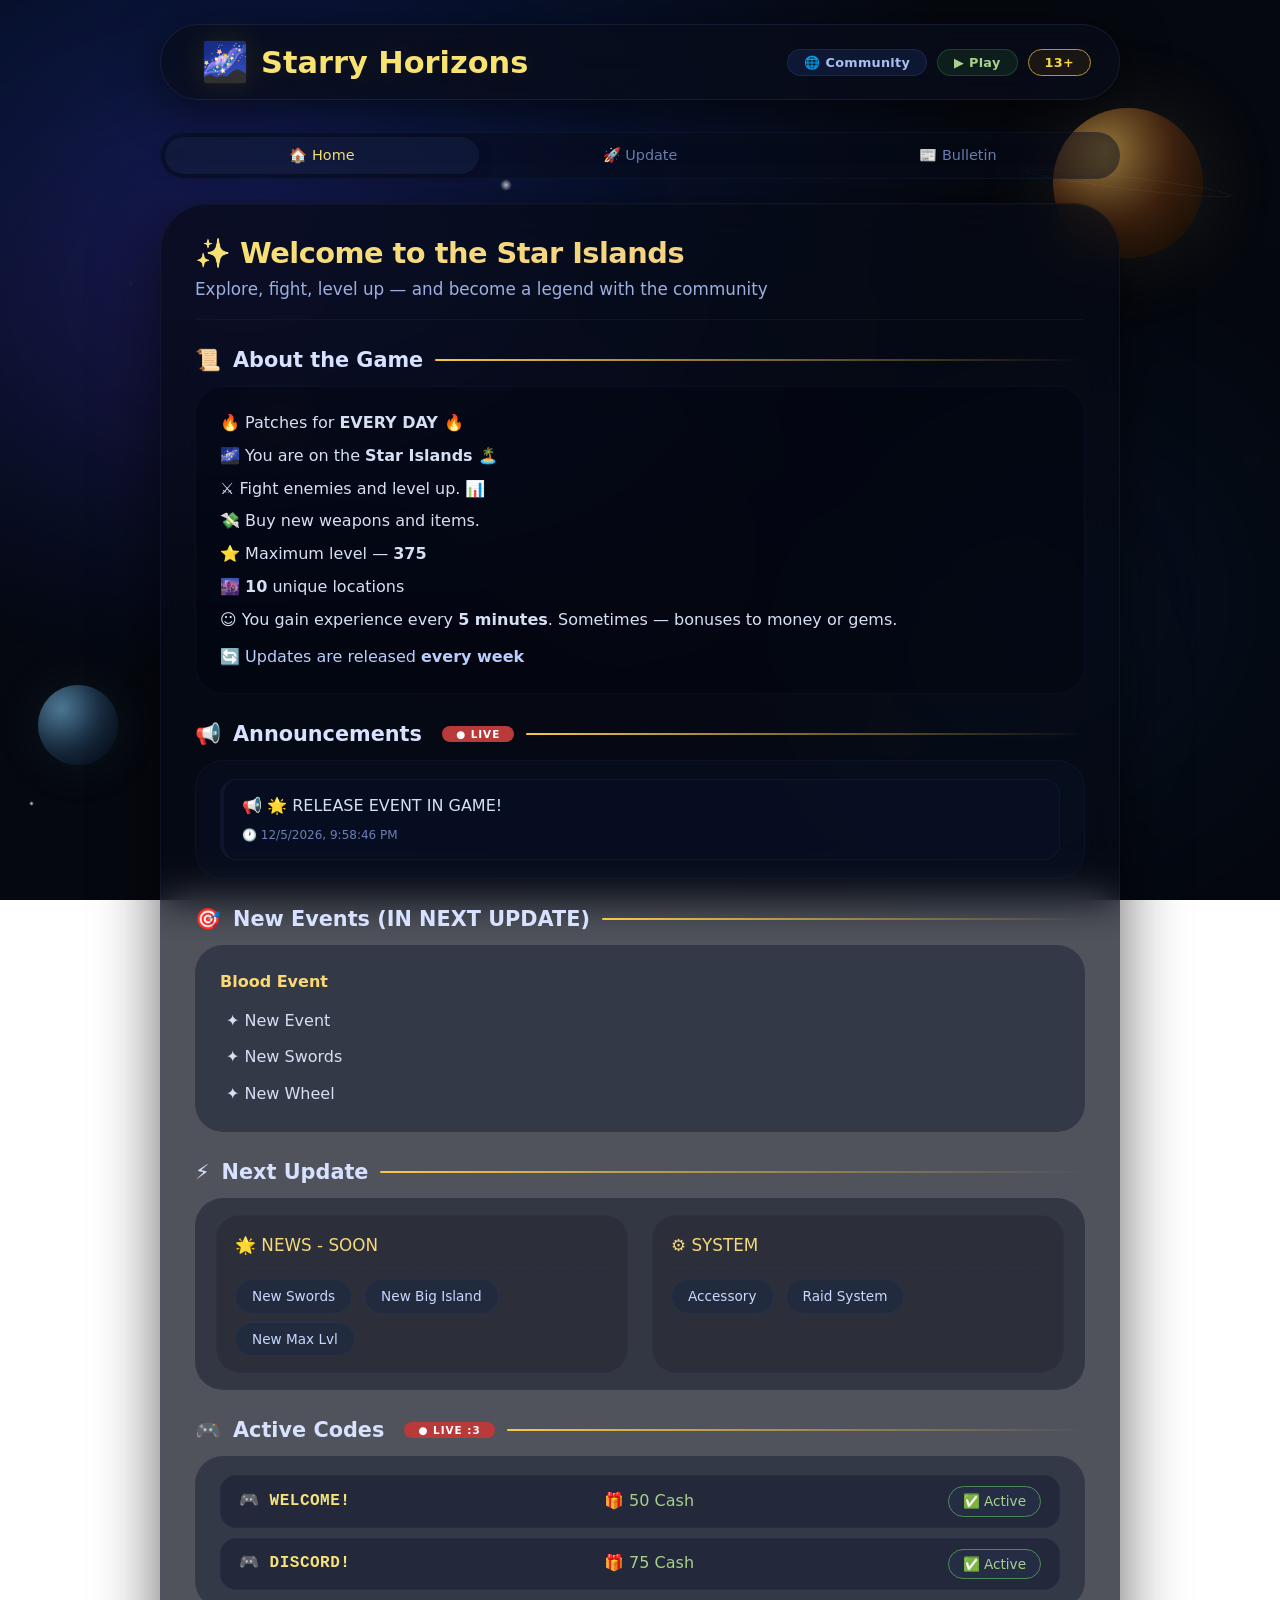
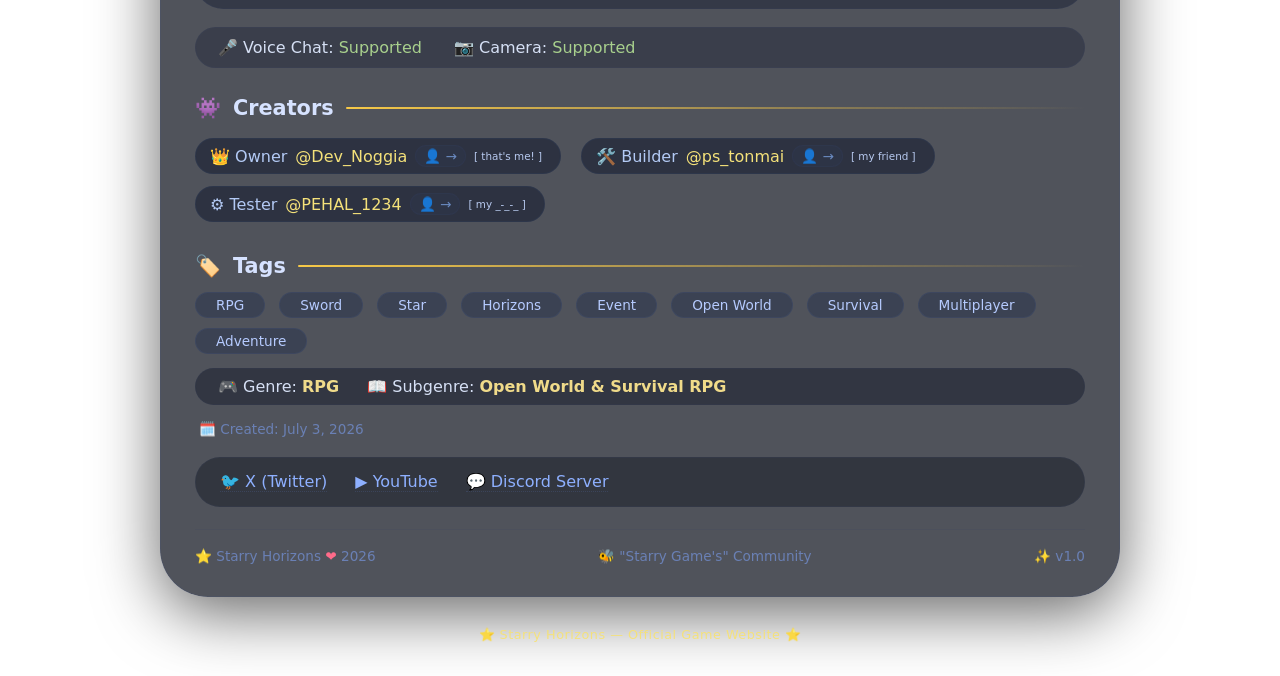
==== commit 8ab6d5a9: "Update index.html" ====
--- a/index.html
+++ b/index.html
@@ -8,12 +8,14 @@
 </head>
 <body>
 
-    <!-- Космический фон -->
+    <!-- ===== SPACE BACKGROUND ===== -->
     <div class="space-bg">
+        <div class="deep-space"></div>
         <div class="stars-layer s1" id="starsLayer1"></div>
         <div class="stars-layer s2" id="starsLayer2"></div>
         <div class="stars-layer s3" id="starsLayer3"></div>
         <div id="flaresContainer"></div>
+        <div id="shootingStarsContainer"></div>
         <div class="nebula n1"></div>
         <div class="nebula n2"></div>
         <div class="nebula n3"></div>
@@ -22,6 +24,9 @@
         <div class="planet p1"><div class="planet-rings"></div></div>
         <div class="planet p2"></div>
         <div class="planet p3"></div>
+        <div class="asteroid" style="top:30%;left:10%;animation-duration:35s;"></div>
+        <div class="asteroid" style="top:70%;left:80%;animation-duration:45s;animation-delay:5s;"></div>
+        <div class="asteroid" style="top:50%;left:50%;animation-duration:50s;animation-delay:10s;"></div>
     </div>
 
     <div class="container">
@@ -32,8 +37,8 @@
                 Starry Horizons
             </div>
             <div class="header-right">
-                <a href="#" class="badge badge-community">🌐 Community</a>
-                <a href="#" class="badge badge-play">▶ Play</a>
+                <a href="https://www.roblox.com/communities/599180268/Starry-Horizons-Community#!/about" target="_blank" class="badge badge-community">🌐 Community</a>
+                <a href="https://www.roblox.com/games/137646999386122/Starry-Horizons" target="_blank" class="badge badge-play">▶ Play</a>
                 <span class="badge badge-age">13+</span>
             </div>
         </header>
@@ -46,160 +51,457 @@
 
         <main class="main-card">
 
-            <!-- HOME -->
+            <!-- ===== TAB: HOME ===== -->
             <div class="tab-content active" id="tab-home">
                 <div class="intro-block">
                     <div class="tagline">✨ Welcome to the Star Islands</div>
-                    <div class="sub">Explore, fight, level up — and become a legend</div>
-                </div>
-
-                <div class="section">
-                    <div class="section-title"><span>📜</span> About the Game<span class="accent-line"></span></div>
+                    <div class="sub">Explore, fight, level up — and become a legend with the community</div>
+                </div>
+
+                <div class="section">
+                    <div class="section-title">
+                        <span>📜</span> About the Game
+                        <span class="accent-line"></span>
+                    </div>
                     <div class="card-block">
                         <p>🔥 Patches for <strong>EVERY DAY 🔥</strong></p>
                         <p>🌌 You are on the <strong>Star Islands</strong> 🏝️</p>
                         <p>⚔️ Fight enemies and level up. 📊</p>
+                        <p>💸 Buy new weapons and items.</p>
                         <p>⭐ Maximum level — <strong>375</strong></p>
                         <p>🌆 <strong>10</strong> unique locations</p>
-                        <p>☺️ Experience every <strong>5 minutes</strong>. Bonuses to money or gems.</p>
-                        <p style="margin-top:8px;color:#b9ceff;">🔄 Updates every <strong>week</strong></p>
-                    </div>
+                        <p>☺️ You gain experience every <strong>5 minutes</strong>. Sometimes — bonuses to money or gems.</p>
+                        <p style="margin-top: 8px; color: #b9ceff;">🔄 Updates are released <strong>every week</strong></p>
+                    </div>
+                </div>
+
+                <div class="section">
+                    <div class="section-title">
+                        <span>📢</span> Announcements
+                        <span class="live-badge">● LIVE</span>
+                        <span class="accent-line"></span>
+                    </div>
+                    <div class="card-block" style="background: rgba(10, 18, 40, 0.4);">
+                        <div class="announcements-list" id="announcementsContainer">
+                            <div style="text-align:center;padding:16px;color:#4f659a;">📭 No announcements</div>
+                        </div>
+                    </div>
+                </div>
+
+                <div class="section">
+                    <div class="section-title">
+                        <span>🎯</span> New Events (IN NEXT UPDATE)
+                        <span class="accent-line"></span>
+                    </div>
+                    <div class="card-block" style="background: rgba(10, 18, 40, 0.4);">
+                        <p style="font-weight: 600; color: #fad974;">Blood Event</p>
+                        <ul style="list-style: none; padding-left: 6px; margin-top: 6px;">
+                            <li style="padding: 4px 0;">✦ New Event</li>
+                            <li style="padding: 4px 0;">✦ New Swords</li>
+                            <li style="padding: 4px 0;">✦ New Wheel </li>
+                        </ul>
+                    </div>
+                </div>
+
+                <div class="section">
+                    <div class="section-title">
+                        <span>⚡</span> Next Update
+                        <span class="accent-line"></span>
+                    </div>
+                    <div class="card-block" style="background: rgba(8, 14, 30, 0.4); padding: 16px 20px;">
+                        <div class="grid-2col">
+                            <div class="col">
+                                <h4>🌟 NEWS - SOON</h4>
+                                <ul>
+                                    <li>New Swords</li>
+                                    <li>New Big Island</li>     
+                                    <li>New Max Lvl</li>                     
+                                </ul>
+                            </div>
+                            <div class="col">
+                                <h4>⚙️ SYSTEM</h4>
+                                <ul>
+                                    <li>Accessory</li>
+                                    <li>Raid System</li>
+                                </ul>
+                            </div>
+                        </div>
+                    </div>
+                </div>
+
+                <div class="section">
+                    <div class="section-title">
+                        <span>🎮</span> Active Codes
+                        <span class="live-badge">● LIVE :3 </span>
+                        <span class="accent-line"></span>
+                    </div>
+                    <div class="card-block" style="background: rgba(10, 18, 40, 0.4);">
+                        <div class="codes-grid" id="codesContainer">
+                            <div style="text-align:center;padding:16px;color:#4f659a;">✨ No codes available</div>
+                        </div>
+                    </div>
+                </div>
+
+                <div style="display: flex; flex-wrap: wrap; gap: 16px 32px; background: rgba(10, 18, 40, 0.3); padding: 10px 22px; border-radius: 60px; border: 1px solid rgba(50, 75, 120, 0.1); margin-top: 18px;">
+                    <span>🎤 Voice Chat: <span style="color: #a8d08d;">Supported</span></span>
+                    <span>📷 Camera: <span style="color: #a8d08d;">Supported</span></span>
+                </div>
+
+                <div class="section">
+                    <div class="section-title">
+                        <span>👾</span> Creators
+                        <span class="accent-line"></span>
+                    </div>
+                    <div class="creators">
+                        <span class="card">
+                            <span class="role">👑 Owner</span>
+                            <span class="name">@Dev_Noggia</span>
+                            <a href="https://www.roblox.com/users/5724338894/profile" target="_blank" class="profile-link">👤 →</a>
+                            <span style="color: #b8caf0; font-size:0.65rem;">[ that's me! ]</span>
+                        </span>
+                        <span class="card">
+                            <span class="role">🛠️ Builder</span>
+                            <span class="name">@ps_tonmai</span>
+                            <a href="https://www.roblox.com/users/3211042806/profile" target="_blank" class="profile-link">👤 →</a>
+                            <span style="color: #b8caf0; font-size:0.65rem;">[ my friend ]</span>
+                        </span>
+                        <span class="card">
+                            <span class="role">⚙️ Tester</span>
+                            <span class="name">@PEHAL_1234</span>
+                            <a href="https://www.roblox.com/users/4634912757/profile" target="_blank" class="profile-link">👤 →</a>
+                            <span style="color: #b8caf0; font-size:0.65rem;">[ my _-_-_ ]</span>
+                        </span>
+                    </div>
+                </div>
+
+                <div class="section">
+                    <div class="section-title">
+                        <span>🏷️</span> Tags
+                        <span class="accent-line"></span>
+                    </div>
+                    <div class="tag-group">
+                        <span class="tag">RPG</span>
+                        <span class="tag">Sword</span>
+                        <span class="tag">Star</span>
+                        <span class="tag">Horizons</span>
+                        <span class="tag">Event</span>
+                        <span class="tag">Open World</span>
+                        <span class="tag">Survival</span>
+                        <span class="tag">Multiplayer</span>
+                        <span class="tag">Adventure</span>
+                    </div>
+                </div>
+
+                <div style="display: flex; flex-wrap: wrap; gap: 12px 28px; background: rgba(6, 12, 28, 0.4); padding: 8px 22px; border-radius: 60px; border: 1px solid rgba(50, 75, 120, 0.1); margin-top: 14px;">
+                    <span>🎮 Genre: <strong style="color: #f0db8a;">RPG</strong></span>
+                    <span>📖 Subgenre: <strong style="color: #f0db8a;">Open World & Survival RPG</strong></span>
+                </div>
+
+                <div style="margin: 16px 0 6px; color: #6a80b5; font-size: 0.85rem; padding-left: 4px;">
+                    🗓️ Created: July 3, 2026
+                </div>
+
+                <div class="links-block">
+                    <a href="https://x.com/StarryGamesRblx" target="_blank">🐦 X (Twitter)</a>
+                    <a href="https://www.youtube.com/@Starry_Gamess" target="_blank">▶️ YouTube</a>
+                    <a href="https://discord.gg/MANnQHMST" target="_blank">💬 Discord Server</a>
                 </div>
 
                 <div class="meta-line">
                     <span>⭐ Starry Horizons <span class="heart">❤</span> 2026</span>
+                    <span>🐝 "Starry Game's" Community</span>
                     <span>✨ v1.0</span>
                 </div>
+
             </div>
 
-            <!-- UPDATE -->
+            <!-- ===== TAB: UPDATE ===== -->
             <div class="tab-content" id="tab-update">
                 <div class="update-container">
                     <h1 class="update-title">🪐 NEXT UPDATE</h1>
-                    <p class="update-description">Info is Coming</p>
+                    <p class="update-description">
+                     Info is Coming<br>
+                    </p>               
                     <div class="countdown-box">
                         <div class="countdown-label">⏳ Launch Countdown</div>
                         <div class="countdown-grid" id="countdownGrid">
-                            <div class="countdown-item"><div class="countdown-number" id="days">00</div><div class="countdown-label-small">Days</div></div>
-                            <div class="countdown-item"><div class="countdown-number" id="hours">00</div><div class="countdown-label-small">Hours</div></div>
-                            <div class="countdown-item"><div class="countdown-number" id="minutes">00</div><div class="countdown-label-small">Minutes</div></div>
-                            <div class="countdown-item"><div class="countdown-number" id="seconds">00</div><div class="countdown-label-small">Seconds</div></div>
-                        </div>
-                        <div class="countdown-status" id="countdownStatus">UPDATE 2.0 : <span class="highlight">August 2, 2026 — 6:00 PM</span></div>
+                            <div class="countdown-item">
+                                <div class="countdown-number" id="days">00</div>
+                                <div class="countdown-label-small">Days</div>
+                            </div>
+                            <div class="countdown-item">
+                                <div class="countdown-number" id="hours">00</div>
+                                <div class="countdown-label-small">Hours</div>
+                            </div>
+                            <div class="countdown-item">
+                                <div class="countdown-number" id="minutes">00</div>
+                                <div class="countdown-label-small">Minutes</div>
+                            </div>
+                            <div class="countdown-item">
+                                <div class="countdown-number" id="seconds">00</div>
+                                <div class="countdown-label-small">Seconds</div>
+                            </div>
+                        </div>
+                        <div class="countdown-status" id="countdownStatus">
+                            UPDATE 2.0 : <span class="highlight">August 2, 2026 — 6:00 PM</span>
+                        </div>
                     </div>
                 </div>
             </div>
 
-            <!-- BULLETIN -->
+            <!-- ===== TAB: BULLETIN ===== -->
             <div class="tab-content" id="tab-bulletin">
-                <div class="intro-block">
+
+                <div class="intro-block" style="border-bottom-color: rgba(255,215,0,0.15);">
                     <div class="tagline" style="font-size:1.6rem;">Game Bulletin</div>
-                    <div class="sub">Stay up to date</div>
-                </div>
+                    <div class="sub">Stay up to date with all the latest news and updates from Starry Horizons.</div>
+                </div>
+
                 <div class="bulletin-posts-vertical">
+
+                    <!-- ================== ISSUE #1 ================== -->
                     <div class="issue-1">
-                        <div style="text-align:center;padding:20px 0 10px;border-bottom:2px solid rgba(100,180,255,0.2);margin-bottom:20px;">
-                            <h2 style="font-size:2.4rem;font-weight:800;color:#6bcbff;">#1 What's Happening</h2>
-                            <h2 style="font-size:1.4rem;font-weight:800;color:#6bcbff;">10 July</h2>
-                        </div>
+                        <div style="text-align: center; padding: 20px 0 10px 0; border-bottom: 2px solid rgba(100, 180, 255, 0.2); margin-bottom: 20px;">
+                            <h2 style="font-size: 2.4rem; font-weight: 800; color: #6bcbff; letter-spacing: 1px; text-shadow: 0 0 20px rgba(100, 180, 255, 0.1);">#1 What's Happening</h2>
+                            <h2 style="font-size: 1.4rem; font-weight: 800; color: #6bcbff; letter-spacing: 1px; text-shadow: 0 0 20px rgba(100, 180, 255, 0.1);">10 July</h2>
+                        </div>
+
+                        <!-- Post 1 -->
                         <div class="bulletin-post">
                             <img class="bulletin-post-image" src="https://cdn.shopify.com/s/files/1/0830/7635/0259/files/Bird.png" alt="New Epic Boss">
                             <div class="bulletin-post-content">
                                 <h2 class="bulletin-post-title">◼︎ Dark Wanderer</h2>
                                 <div class="bulletin-post-text">
-                                    <p>A dark figure was spotted on Otroven, immediately dubbed the Dark Page. He's searching for fragments of some strange artifact and wanders the islands looking for it. Everyone thinks he's crazy, although Nodgia thinks he wants to open a portal to other dimensions using the machine he's currently building.</p>
-                                </div>
-                            </div>
-                        </div>
+                                    <p>A dark figure was spotted on Otroven, immediately dubbed the Dark Page.</p>
+                                    <p>He's searching for fragments of some strange artifact and wanders the islands looking for it.</p>
+                                    <p>Everyone thinks he's crazy, although Nodgia thinks he wants to open a portal to other dimensions using the machine he's currently building.</p>
+                                </div>
+                            </div>
+                        </div>
+
+                        <!-- Post 2 -->
                         <div class="bulletin-post">
                             <div class="bulletin-post-content">
                                 <h2 class="bulletin-post-title">📜 Legend's</h2>
-                                <div class="bulletin-post-text"><p><strong>Legend : How the portal to the spirit world opened</strong>.</p><p>Long ago, Master Daigo created the Mask of Destruction that could destroy the entire world, but to protect people, he used it to open a portal to the spirit world and made a deal with the Spirit King himself that Daigo would become his pawn in exchange for the King keeping the Mask for the rest of his life.</p><p><br>You will find out the continuation of this story on <strong>August 2nd</strong></p></div>
-                            </div>
-                        </div>
+                                <div class="bulletin-post-text">
+                                    <p><strong>Legend : How the portal to the spirit world opened</strong>.</p>
+                                    <p>Long ago, Master Daigo created the Mask of Destruction that could destroy the entire world, but to protect people, he used it to open a portal to the spirit world and made a deal with the Spirit King himself that Daigo would become his pawn in exchange for the King keeping the Mask for the rest of his life.</p>
+                                    <p><br>You will find out the continuation of this story on <strong>August 2nd</strong></p>
+                                </div>
+                            </div>
+                        </div>
+
+                        <!-- Post 3 -->
                         <div class="bulletin-post">
                             <div class="bulletin-post-content">
                                 <h2 class="bulletin-post-title">Error... Player.blood</h2>
-                                <div class="bulletin-post-text"><p><strong>This is not a drill.</strong></p><p>Errrrrrrrorrr....</p><p>Stabilization of the post.... </p><p><strong>20%</strong></p></div>
-                            </div>
-                        </div>
-                    </div>
-
+                                <div class="bulletin-post-text">
+                                    <p><strong>This is not a drill.</strong></p>
+                                    <p>Errrrrrrrorrr....</p>
+                                    <p>Stabilization of the post.... </p>
+                                    <p><strong>20%</strong></p>
+                                </div>
+                            </div>
+                        </div>
+                    </div>
+
+                    <!-- ================== ISSUE #2 ================== -->
                     <div class="issue-2">
-                        <div style="text-align:center;padding:40px 0 10px;border-top:2px solid rgba(150,50,255,0.1);border-bottom:2px solid rgba(150,50,255,0.2);margin:20px 0;">
-                            <h2 style="font-size:2.4rem;font-weight:800;color:#c084fc;">#2 World's</h2>
-                            <h2 style="font-size:1.4rem;font-weight:800;color:#c084fc;">18 July</h2>
-                        </div>
+                        <div style="text-align: center; padding: 40px 0 10px 0; border-top: 2px solid rgba(150, 50, 255, 0.1); border-bottom: 2px solid rgba(150, 50, 255, 0.2); margin-top: 20px; margin-bottom: 20px;">
+                            <h2 style="font-size: 2.4rem; font-weight: 800; color: #c084fc; letter-spacing: 1px; text-shadow: 0 0 20px rgba(150, 50, 255, 0.1);">#2 World's</h2>
+                            <h2 style="font-size: 1.4rem; font-weight: 800; color: #c084fc; letter-spacing: 1px; text-shadow: 0 0 20px rgba(150, 50, 255, 0.1);">18 July</h2>
+                        </div>
+
+                        <!-- Post 1 -->
                         <div class="bulletin-post">
                             <img class="bulletin-post-image" src="https://cdn.shopify.com/s/files/1/0830/7635/0259/files/LightningStorm.png" alt="Mystery Island">
-                            <div class="bulletin-post-content"><h2 class="bulletin-post-title">😈 FINAL! New Epic Boss</h2><div class="bulletin-post-text"><p>The ultimate challenge awaits! A new Epic Boss has been discovered in the Star Islands. Players must gather their strongest allies to take down this fearsome creature.</p></div></div>
-                        </div>
-                        <div class="bulletin-post">
-                            <div class="bulletin-post-content"><h2 class="bulletin-post-title">◼︎ Dark Wanderer</h2><div class="bulletin-post-text"><p>The Dark Wanderer has recovered the Artifact Shards. Now he and his partner, Daigo's son Loki, are brewing a <strong>Stobelizing Material</strong> for this artifact.</p></div></div>
-                        </div>
-                        <div class="bulletin-post">
-                            <div class="bulletin-post-content"><h2 class="bulletin-post-title">🚀 Update 2.0 — FINAL of The 1 World</h2><div class="bulletin-post-text"><p>UPDATE IN : <strong>02.08.26 18:00</strong>.</p></div></div>
-                        </div>
-                    </div>
-
+                            <div class="bulletin-post-content">
+                                <h2 class="bulletin-post-title">😈 FINAL! New Epic Boss</h2>
+                                <div class="bulletin-post-text">
+                                    <p>The ultimate challenge awaits! A new Epic Boss has been discovered in the Star Islands. Players must gather their strongest allies to take down this fearsome creature.</p>
+                                </div>
+                            </div>
+                        </div>
+                        
+                        <!-- Post 2 -->
+                        <div class="bulletin-post">
+                            <div class="bulletin-post-content">
+                                <h2 class="bulletin-post-title">◼︎ Dark Wanderer</h2>
+                                <div class="bulletin-post-text">
+                                    <p>The Dark Wanderer has recovered the Artifact Shards. Now he and his partner, Daigo's son Loki, are brewing a <strong>Stobelizing Material</strong> for this artifact.</p>
+                                </div>
+                            </div>
+                        </div>
+
+                        <!-- Post 3 -->
+                        <div class="bulletin-post">
+                            <div class="bulletin-post-content">
+                                <h2 class="bulletin-post-title">🚀 Update 2.0 — FINAL of The 1 World</h2>
+                                <div class="bulletin-post-text">
+                                    <p>UPDATE IN : <strong>02.08.26 18:00</strong>.</p>
+                                </div>
+                            </div>
+                        </div>
+                    </div>
+
+                    <!-- ================== ISSUE #4 ================== -->
                     <div class="issue-4">
-                        <div style="text-align:center;padding:40px 0 10px;border-top:2px solid rgba(255,215,0,0.1);border-bottom:2px solid rgba(255,215,0,0.2);margin:20px 0;">
-                            <h2 style="font-size:2.4rem;font-weight:800;color:#f7e272;">#4 The Awakening</h2>
-                            <h2 style="font-size:1.4rem;font-weight:800;color:#f7e272;">28 July</h2>
-                        </div>
-                        <div class="bulletin-post">
-                            <div class="bulletin-post-content"><img class="bulletin-post-image" src="https://cdn.shopify.com/s/files/1/0830/7635/0259/files/PotionBrews.png" alt="Mystery Island"><h2 class="bulletin-post-title">⚡ The Material is Complete</h2><div class="bulletin-post-text"><p>The Dark Wanderer and Loki have finally finished their work. The <strong>Stobelizing Material</strong> is fully synthesized. The <strong>Artifact</strong> has been reconstructed.</p><p>They are no longer searching. They are <strong>waiting</strong>.</p></div></div>
-                        </div>
-                        <div class="bulletin-post">
-                            <div class="bulletin-post-content"><h2 class="bulletin-post-title">📖 The Second Legend</h2><div class="bulletin-post-text"><p><strong>Legend of the Void King</strong>.</p><p>Long before the Mask of Destruction, there was the Void King — a being born from the emptiness between worlds. He created the <strong>Artifact</strong> as a key to enter the mortal realm. Daigo did not destroy the Void King... he merely <strong>imprisoned</strong> him.</p><p><br>The Artifact is the key. The Material is the fuel. <strong>The Void King is waking up.</strong></p></div></div>
-                        </div>
-                        <div class="bulletin-post">
-                            <div class="bulletin-post-content"><h2 class="bulletin-post-title">🛡️ Nodgia's Call</h2><div class="bulletin-post-text"><p><strong>This is Nodgia.</strong></p><p>The system is no longer safe. The Wanderer and Loki have gone too far.</p><p>I built this world. I built the <strong>Star Islands</strong>. And I will not let the Void King destroy what we have created.</p><p><br>I am taking control. I am ready to defend the islands. <strong>Prepare for war.</strong></p><p style="color:#ffffff;text-shadow:0 0 10px rgba(255,255,255,0.2);">— Nodgia.</p></div></div>
-                        </div>
-                    </div>
-
+                        <div style="text-align: center; padding: 40px 0 10px 0; border-top: 2px solid rgba(255, 215, 0, 0.1); border-bottom: 2px solid rgba(255, 215, 0, 0.2); margin-top: 20px; margin-bottom: 20px;">
+                            <h2 style="font-size: 2.4rem; font-weight: 800; color: #f7e272; letter-spacing: 1px; text-shadow: 0 0 20px rgba(255, 215, 0, 0.1);">#4 The Awakening</h2>
+                            <h2 style="font-size: 1.4rem; font-weight: 800; color: #f7e272; letter-spacing: 1px; text-shadow: 0 0 20px rgba(255, 215, 0, 0.1);">28 July</h2>
+                        </div>
+
+                        <!-- Пост 1 -->
+                        <div class="bulletin-post">
+                            <div class="bulletin-post-content">
+                                <img class="bulletin-post-image" src="https://cdn.shopify.com/s/files/1/0830/7635/0259/files/PotionBrews.png" alt="Mystery Island">
+                                <h2 class="bulletin-post-title">⚡ The Material is Complete</h2>
+                                <div class="bulletin-post-text">
+                                    <p>The Dark Wanderer and Loki have finally finished their work. The <strong>Stobelizing Material</strong> is fully synthesized. The <strong>Artifact</strong> has been reconstructed.</p>
+                                    <p>They are no longer searching. They are <strong>waiting</strong>.</p>
+                                </div>
+                            </div>
+                        </div>
+
+                        <!-- Пост 2 -->
+                        <div class="bulletin-post">
+                            <div class="bulletin-post-content">
+                                <h2 class="bulletin-post-title">📖 The Second Legend</h2>
+                                <div class="bulletin-post-text">
+                                    <p><strong>Legend of the Void King</strong>.</p>
+                                    <p>Long before the Mask of Destruction, there was the Void King — a being born from the emptiness between worlds. He created the <strong>Artifact</strong> as a key to enter the mortal realm. Daigo did not destroy the Void King... he merely <strong>imprisoned</strong> him.</p>
+                                    <p><br>The Artifact is the key. The Material is the fuel. <strong>The Void King is waking up.</strong></p>
+                                </div>
+                            </div>
+                        </div>
+
+                        <!-- Пост 3 -->
+                        <div class="bulletin-post">
+                            <div class="bulletin-post-content">
+                                <h2 class="bulletin-post-title">🛡️ Nodgia's Call</h2>
+                                <div class="bulletin-post-text">
+                                    <p><strong>This is Nodgia.</strong></p>
+                                    <p>The system is no longer safe. The Wanderer and Loki have gone too far.</p>
+                                    <p>I built this world. I built the <strong>Star Islands</strong>. And I will not let the Void King destroy what we have created.</p>
+                                    <p><br>I am taking control. I am ready to defend the islands. <strong>Prepare for war.</strong></p>
+                                    <p style="color: #ffffff; text-shadow: 0 0 10px rgba(255,255,255,0.2);">— Nodgia.</p>
+                                </div>
+                            </div>
+                        </div>
+                    </div>
+
+                    <!-- ================== ISSUE #5 ================== -->
                     <div class="issue-4">
-                        <div style="text-align:center;padding:40px 0 10px;border-top:3px solid rgba(255,215,0,0.3);border-bottom:3px solid rgba(255,215,0,0.3);margin:20px 0;background:rgba(0,0,0,0.3);border-radius:12px;">
-                            <h2 style="font-size:2.8rem;font-weight:900;color:#ffd700;">#5 FINAL COUNTDOWN</h2>
-                            <p style="color:#aac0f0;font-size:1.1rem;margin-top:6px;">4 August</p>
-                        </div>
+                        <div style="text-align: center; padding: 40px 0 10px 0; border-top: 3px solid rgba(255, 215, 0, 0.3); border-bottom: 3px solid rgba(255, 215, 0, 0.3); margin-top: 20px; margin-bottom: 20px; background: rgba(0,0,0,0.3); border-radius: 12px;">
+                            <h2 style="font-size: 2.8rem; font-weight: 900; color: #ffd700; letter-spacing: 2px; text-shadow: 0 0 40px rgba(255, 215, 0, 0.2);">#5 FINAL COUNTDOWN</h2>
+                            <p style="color: #aac0f0; font-size: 1.1rem; margin-top: 6px; letter-spacing: 1px;">— Season 1 Finale —</p>
+                            <p style="color: #aac0f0; font-size: 1.1rem; margin-top: 6px; letter-spacing: 1px;">4 August</p>
+                        </div>
+
                         <div class="bulletin-post">
                             <img class="bulletin-post-image" src="https://136474-2.myshopify.com/cdn/shop/articles/MysteryMan.png" alt="Nodgia on the bench">
-                            <div class="bulletin-post-content"><h2 class="bulletin-post-title">☕ The Watcher on the Bench</h2><div class="bulletin-post-text"><p>There is a quiet spot on the Star Islands, right in the middle of the market district. A single wooden bench, looking out at the horizon.</p><p>If you walk by at dawn, you might see a familiar figure sitting there. <strong>Nodgia</strong>. Just sitting. No armor. No sword.</p><p>He's not waiting for players. He's not watching the island. He's just... <em>listening</em>. To the hum of the world. To the wind.</p><p>It feels different this time. There's a weight in the air. Something is coming.</p><p><strong>He won't be here for much longer.</strong></p></div></div>
-                        </div>
-                        <div class="bulletin-post">
-                            <div class="bulletin-post-content"><h2 class="bulletin-post-title">🌫️ The Calm Before</h2><div class="bulletin-post-text"><p>Some say the Dark Wanderer is still walking the islands. Others say he's been gone for days. Loki hasn't been seen since the last update. But the silence itself is a sound.</p><p style="color:#8a9aaa;font-style:italic;">The islands are holding their breath.</p></div></div>
-                        </div>
-                        <div class="bulletin-post">
-                            <div class="bulletin-post-content"><h2 class="bulletin-post-title">🌌 A Power Unknown</h2><div class="bulletin-post-text"><p>Nodgia built the islands. That much is known.</p><p>But what else is he capable of?</p><p>No one has seen him fight. No one knows how deep his power goes.</p><p style="color:#ffd700;text-shadow:0 0 20px rgba(255,215,0,0.1);font-weight:bold;font-style:italic;">When the time comes... perhaps we'll find out.</p></div></div>
-                        </div>
-                        <div class="bulletin-post">
-                            <div class="bulletin-post-content"><h2 class="bulletin-post-title">⏳ The World Will Change in 6 Days</h2><div class="bulletin-post-text"><p>Something is happening.</p><p>Nodgia is sitting on the bench. The Wanderer is nowhere to be found. The island feels different.</p><p><strong>6 days.</strong></p><p style="color:#ff6b6b;font-weight:bold;">The Season 1 Finale is coming.</p><p style="color:#f7e272;text-shadow:0 0 20px rgba(247,201,72,0.1);font-weight:bold;font-size:1.2rem;">Something bigger than the islands will begin soon.</p></div></div>
-                        </div>
-                    </div>
-
+                            <div class="bulletin-post-content">
+                                <h2 class="bulletin-post-title">☕ The Watcher on the Bench</h2>
+                                <div class="bulletin-post-text" style="color: #e8e0c0;">
+                                    <p>There is a quiet spot on the Star Islands, right in the middle of the market district. A single wooden bench, looking out at the horizon.</p>
+                                    <p>If you walk by at dawn, you might see a familiar figure sitting there. <strong>Nodgia</strong>. Just sitting. No armor. No sword.</p>
+                                    <p>He's not waiting for players. He's not watching the island. He's just... <em>listening</em>. To the hum of the world. To the wind.</p>
+                                    <p>It feels different this time. There's a weight in the air. Something is coming.</p>
+                                    <p><strong>He won't be here for much longer.</strong></p>
+                                </div>
+                            </div>
+                        </div>
+
+                        <div class="bulletin-post">
+                            <div class="bulletin-post-content">
+                                <h2 class="bulletin-post-title">🌫️ The Calm Before</h2>
+                                <div class="bulletin-post-text" style="color: #e8e0c0;">
+                                    <p>Some say the Dark Wanderer is still walking the islands. Others say he's been gone for days.</p>
+                                    <p>Loki hasn't been seen since the last update.</p>
+                                    <p>But the silence itself is a sound.</p>
+                                    <p style="color: #8a9aaa; font-style: italic;">The islands are holding their breath.</p>
+                                </div>
+                            </div>
+                        </div>
+
+                        <div class="bulletin-post">
+                            <div class="bulletin-post-content">
+                                <h2 class="bulletin-post-title">🌌 A Power Unknown</h2>
+                                <div class="bulletin-post-text" style="color: #e8e0c0;">
+                                    <p>Nodgia built the islands. That much is known.</p>
+                                    <p>But what else is he capable of?</p>
+                                    <p>No one has seen him fight. No one knows how deep his power goes.</p>
+                                    <p style="color: #ffd700; text-shadow: 0 0 20px rgba(255, 215, 0, 0.1); font-weight: bold; font-style: italic;">When the time comes... perhaps we'll find out.</p>
+                                </div>
+                            </div>
+                        </div>
+
+                        <div class="bulletin-post">
+                            <div class="bulletin-post-content">
+                                <h2 class="bulletin-post-title">⏳ The World Will Change in 6 Days</h2>
+                                <div class="bulletin-post-text" style="color: #e8e0c0;">
+                                    <p>Something is happening.</p>
+                                    <p>Nodgia is sitting on the bench. The Wanderer is nowhere to be found. The island feels different.</p>
+                                    <p><strong>6 days.</strong></p>
+                                    <p style="color: #ff6b6b; font-weight: bold;">The Season 1 Finale is coming.</p>
+                                    <p style="color: #f7e272; text-shadow: 0 0 20px rgba(247, 201, 72, 0.1); font-weight: bold; font-size: 1.2rem;">Something bigger than the islands will begin soon.</p>
+                                </div>
+                            </div>
+                        </div>
+                    </div>
+
+                    <!-- ================== ISSUE #6 ================== -->
                     <div class="issue-6">
-                        <div style="text-align:center;padding:40px 0 10px;border-top:3px solid rgba(255,0,0,0.4);border-bottom:3px solid rgba(255,0,0,0.4);margin:20px 0;background:rgba(0,0,0,0.3);border-radius:12px;">
-                            <h2 style="font-size:2.8rem;font-weight:900;color:#ff3b3b;">#6 THREE DAYS LEFT</h2>
-                            <p style="color:#aac0f0;font-size:1.1rem;margin-top:6px;">6 August</p>
-                        </div>
+                        <div style="text-align: center; padding: 40px 0 10px 0; border-top: 3px solid rgba(255, 0, 0, 0.4); border-bottom: 3px solid rgba(255, 0, 0, 0.4); margin-top: 20px; margin-bottom: 20px; background: rgba(0,0,0,0.3); border-radius: 12px;">
+                            <h2 style="font-size: 2.8rem; font-weight: 900; color: #ff3b3b; letter-spacing: 2px; text-shadow: 0 0 50px rgba(255, 0, 0, 0.2);">#6 THREE DAYS LEFT</h2>
+                            <p style="color: #aac0f0; font-size: 1.1rem; margin-top: 6px; letter-spacing: 1px;">— The countdown is over —</p>
+                            <p style="color: #aac0f0; font-size: 1.1rem; margin-top: 6px; letter-spacing: 1px;">6 August</p>
+                        </div>
+
                         <div class="bulletin-post">
                             <img class="bulletin-post-image" src="https://136474-2.myshopify.com/cdn/shop/articles/BrokenShip.png" alt="Three Days Left">
-                            <div class="bulletin-post-content"><h2 class="bulletin-post-title">⏳ The Clock is Ticking</h2><div class="bulletin-post-text"><p><strong>3 days.</strong> That's all we have left.</p><p>The bench is empty. The Wanderer has disappeared. The sky above the islands has turned grey.</p><p style="color:#ff6b6b;font-weight:bold;">Something is coming. And it's almost here.</p></div></div>
-                        </div>
-                        <div class="bulletin-post">
-                            <div class="bulletin-post-content"><h2 class="bulletin-post-title">🌀 The Portal is Alive</h2><div class="bulletin-post-text"><p>Loki has finished his work. The machine is humming. The portal is breathing.</p><p style="color:#ff8c00;font-weight:bold;">On the third day from now — the sky will crack open.</p><p>When it does... there will be no warning. No time to run.</p><p style="color:#ffffff;text-shadow:0 0 10px rgba(255,255,255,0.2);">Just the storm.</p></div></div>
-                        </div>
-                        <div class="bulletin-post">
-                            <div class="bulletin-post-content"><h2 class="bulletin-post-title">⚔️ The Final Stand</h2><div class="bulletin-post-text"><p>Nodgia is gone. The Wanderer is gone. <strong>Everyone is preparing.</strong></p><p style="color:#ffd700;text-shadow:0 0 20px rgba(255,215,0,0.1);font-weight:bold;">In 3 days, everything changes.</p><p>Be ready. Be there. Or be left behind.</p><p style="color:#ffffff;text-shadow:0 0 10px rgba(255,255,255,0.2);">— The Season 1 Finale —</p></div></div>
-                        </div>
-                    </div>
-                </div>
+                            <div class="bulletin-post-content">
+                                <h2 class="bulletin-post-title">⏳ The Clock is Ticking</h2>
+                                <div class="bulletin-post-text">
+                                    <p><strong>3 days.</strong> That's all we have left.</p>
+                                    <p>The bench is empty. The Wanderer has disappeared. The sky above the islands has turned grey.</p>
+                                    <p style="color: #ff6b6b; font-weight: bold;">Something is coming. And it's almost here.</p>
+                                </div>
+                            </div>
+                        </div>
+
+                        <div class="bulletin-post">
+                            <div class="bulletin-post-content">
+                                <h2 class="bulletin-post-title">🌀 The Portal is Alive</h2>
+                                <div class="bulletin-post-text">
+                                    <p>Loki has finished his work. The machine is humming. The portal is breathing.</p>
+                                    <p style="color: #ff8c00; font-weight: bold;">On the third day from now — the sky will crack open.</p>
+                                    <p>When it does... there will be no warning. No time to run.</p>
+                                    <p style="color: #ffffff; text-shadow: 0 0 10px rgba(255, 255, 255, 0.2);">Just the storm.</p>
+                                </div>
+                            </div>
+                        </div>
+
+                        <div class="bulletin-post">
+                            <div class="bulletin-post-content">
+                                <h2 class="bulletin-post-title">⚔️ The Final Stand</h2>
+                                <div class="bulletin-post-text">
+                                    <p>Nodgia is gone. The Wanderer is gone. <strong>Everyone is preparing.</strong></p>
+                                    <p style="color: #ffd700; text-shadow: 0 0 20px rgba(255, 215, 0, 0.1); font-weight: bold;">In 3 days, everything changes.</p>
+                                    <p>Be ready. Be there. Or be left behind.</p>
+                                    <p style="color: #ffffff; text-shadow: 0 0 10px rgba(255, 255, 255, 0.2);">— The Season 1 Finale —</p>
+                                </div>
+                            </div>
+                        </div>
+                    </div>
+
+                </div>
+
             </div>
 
         </main>
 
-        <div style="text-align:center;font-size:0.8rem;color:#f7e272;margin-top:12px;letter-spacing:0.5px;opacity:0.9;padding:10px 0;">
+        <div style="text-align: center; font-size: 0.8rem; color: #f7e272; margin-top: 12px; letter-spacing: 0.5px; opacity: 0.9; padding: 10px 0;">
             ⭐ Starry Horizons — Official Game Website ⭐
         </div>
 
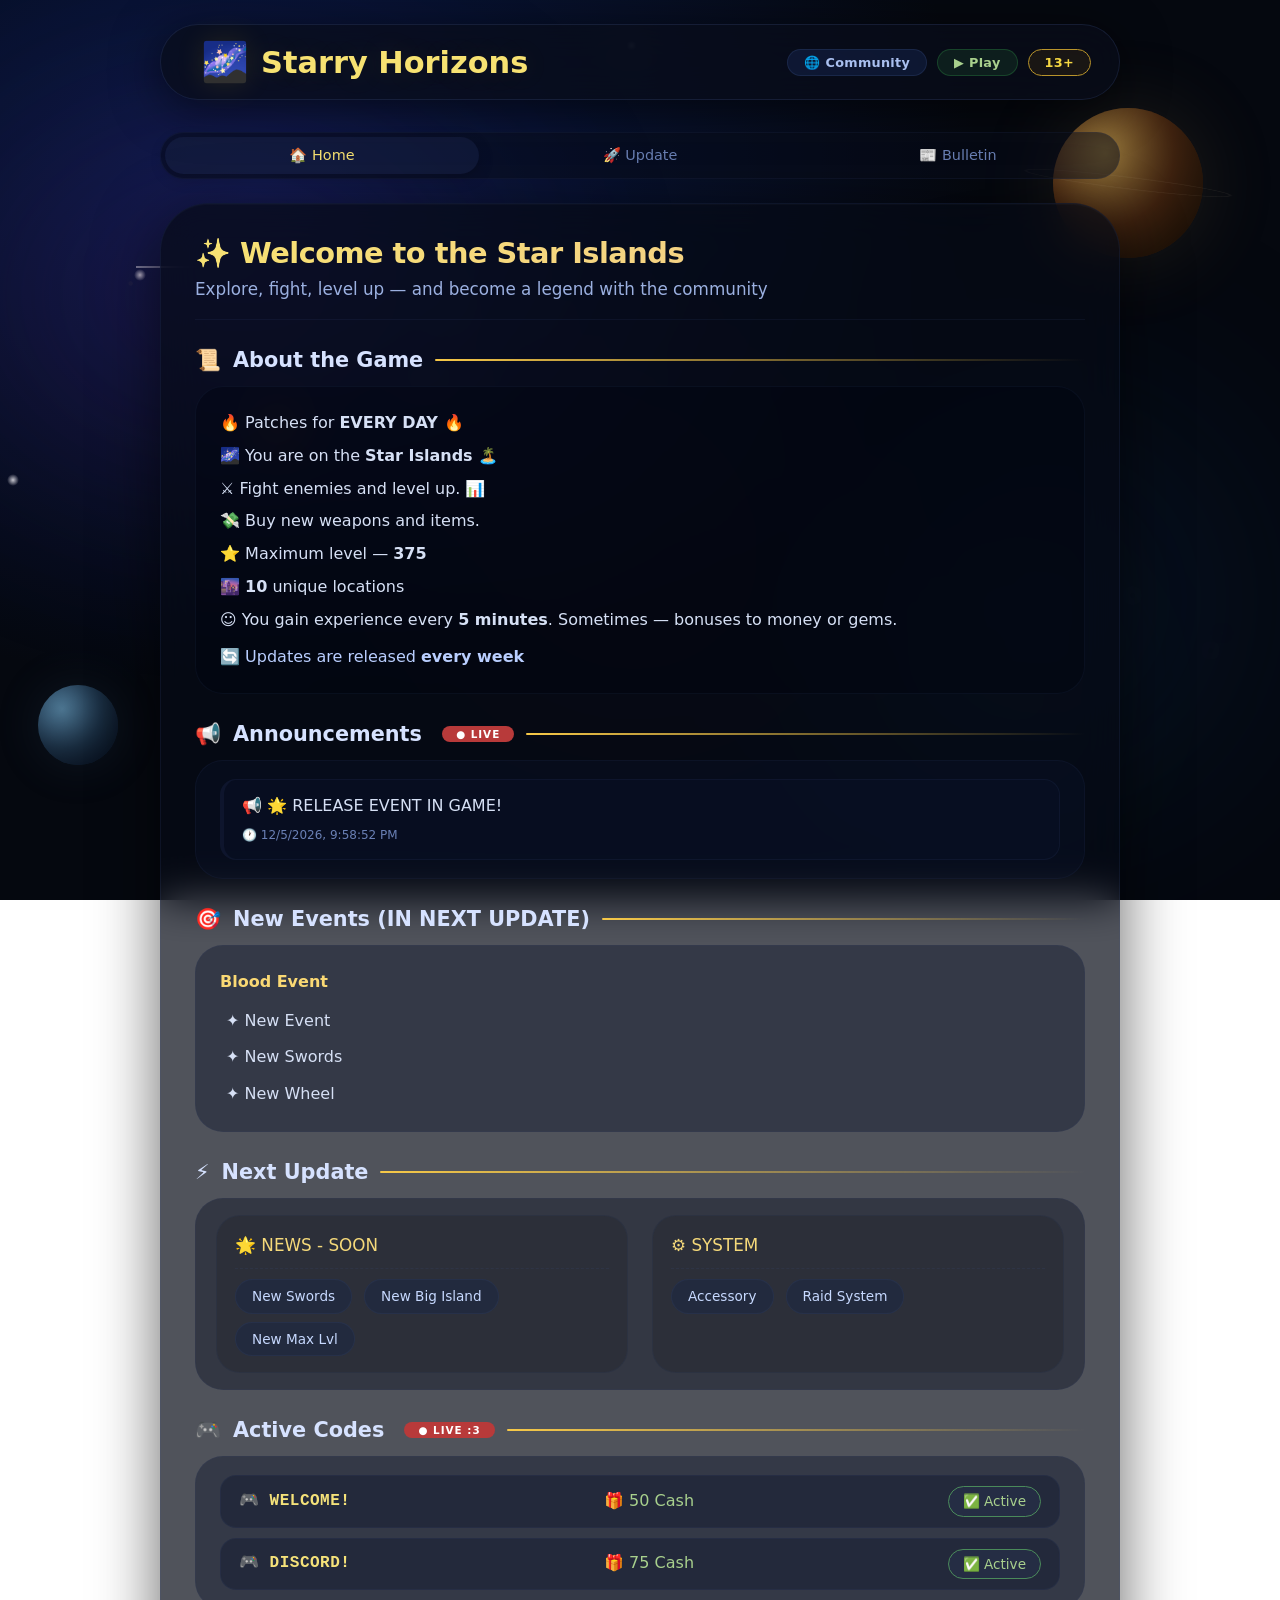
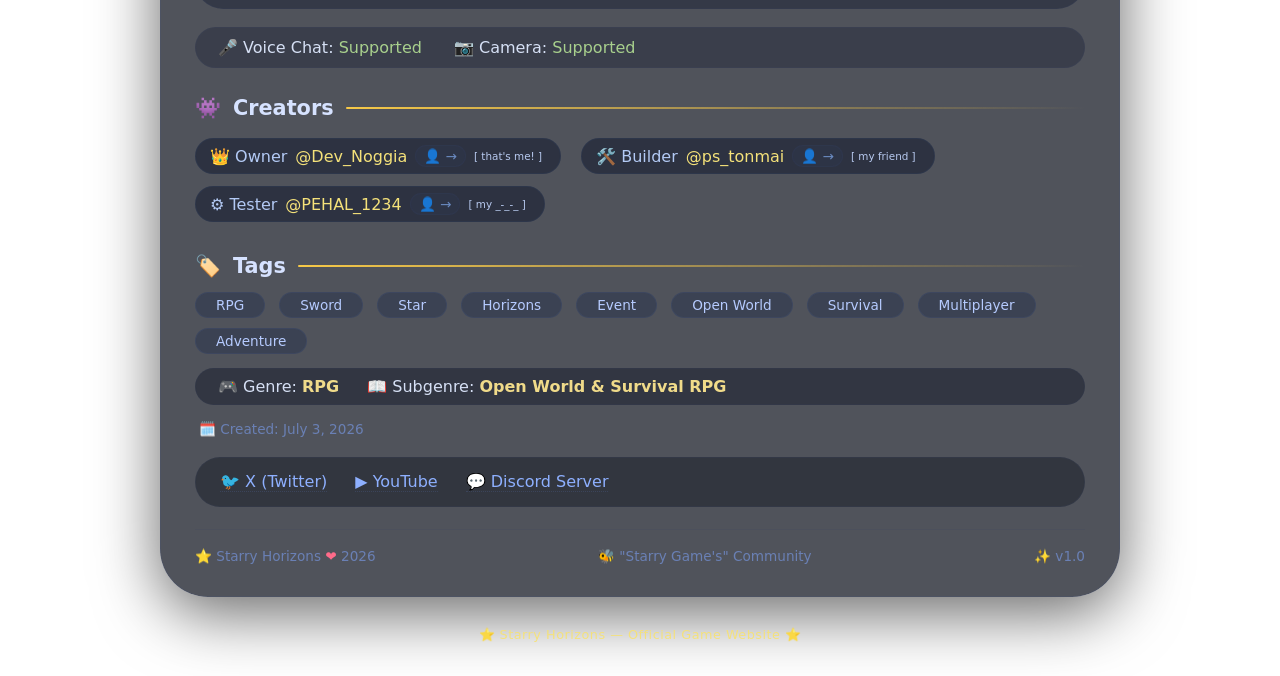
==== commit 2f09d5b3: "Update index.html" ====
--- a/index.html
+++ b/index.html
@@ -509,4 +509,5 @@
 
     <script src="script.js"></script>
 </body>
+      <link rel="icon" type="image/x-icon" href="favicon.ico">
 </html>
--- a/style.css
+++ b/style.css
@@ -5,24 +5,14 @@
     padding: 24px 16px;
     color: #d6e0f5;
     display: flex;
-    justify-content: center; /* ВАЖНО: центрирует всю страницу */
-    overflow-x: hidden; /* Убирает горизонтальную прокрутку */
+    justify-content: center;
+    overflow-x: hidden;
     position: relative;
-    margin: 0; /* Убирает отступы по умолчанию */
     transition: background 0.5s, color 0.5s;
 }
-body.theme-space {
-    background: #05080f;
-    color: #d6e0f5;
-}
-body.theme-day {
-    background: #e8f0ff;
-    color: #1a1a3a;
-}
-body.theme-night {
-    background: #0a0a1a;
-    color: #c0c8e8;
-}
+body.theme-space { background: #05080f; color: #d6e0f5; }
+body.theme-day { background: #e8f0ff; color: #1a1a3a; }
+body.theme-night { background: #0a0a1a; color: #c0c8e8; }
 body.theme-day .main-card { background: rgba(255,255,255,0.85); color: #1a1a3a; border-color: rgba(0,0,0,0.1); }
 body.theme-night .main-card { background: rgba(10,10,30,0.9); color: #c0c8e8; border-color: rgba(100,100,200,0.1); }
 body.theme-space .main-card { background: rgba(6,10,22,0.7); color: #d6e0f5; border-color: rgba(60,85,140,0.15); }
@@ -966,4 +956,962 @@
     
     .bulletin-post-title { font-size: 1.3rem; }
     .bulletin-post-content { padding: 16px 16px 20px; }
-}
+}* { margin: 0; padding: 0; box-sizing: border-box; }
+body {
+    min-height: 100vh;
+    font-family: 'Segoe UI', 'Inter', system-ui, sans-serif;
+    padding: 24px 16px;
+    color: #d6e0f5;
+    display: flex;
+    justify-content: center;
+    overflow-x: hidden;
+    position: relative;
+    transition: background 0.5s, color 0.5s;
+}
+body.theme-space { background: #05080f; color: #d6e0f5; }
+body.theme-day { background: #e8f0ff; color: #1a1a3a; }
+body.theme-night { background: #0a0a1a; color: #c0c8e8; }
+body.theme-day .main-card { background: rgba(255,255,255,0.85); color: #1a1a3a; border-color: rgba(0,0,0,0.1); }
+body.theme-night .main-card { background: rgba(10,10,30,0.9); color: #c0c8e8; border-color: rgba(100,100,200,0.1); }
+body.theme-space .main-card { background: rgba(6,10,22,0.7); color: #d6e0f5; border-color: rgba(60,85,140,0.15); }
+
+body.theme-day .logo { color: #2a2a5a; }
+body.theme-night .logo { color: #aac0f0; }
+
+body.theme-day .card-block { background: rgba(0,0,0,0.05); border-color: rgba(0,0,0,0.08); }
+body.theme-night .card-block { background: rgba(0,0,0,0.3); border-color: rgba(50,50,100,0.15); }
+
+.space-bg {
+    position: fixed;
+    top: 0;
+    left: 0;
+    right: 0;
+    bottom: 0;
+    z-index: 0;
+    overflow: hidden;
+    pointer-events: none;
+}
+body.theme-day .space-bg { display: none; }
+body.theme-night .space-bg { display: none; }
+body.theme-space .space-bg { display: block; }
+
+.space-bg .deep-space {
+    position: absolute;
+    top: 0;
+    left: 0;
+    right: 0;
+    bottom: 0;
+    background: 
+        radial-gradient(ellipse at 20% 20%, #0a1a4a 0%, #05080f 50%),
+        radial-gradient(ellipse at 80% 80%, #1a0a3a 0%, #05080f 50%),
+        radial-gradient(ellipse at 50% 50%, #0a0a2a 0%, #05080f 70%);
+    animation: deepPulse 20s ease-in-out infinite alternate;
+}
+@keyframes deepPulse {
+    0% { opacity: 0.8; }
+    50% { opacity: 1; }
+    100% { opacity: 0.7; }
+}
+.stars-layer {
+    position: absolute;
+    top: 0;
+    left: 0;
+    right: 0;
+    bottom: 0;
+}
+.stars-layer.s1 { animation: starDrift1 60s linear infinite; }
+.stars-layer.s2 { animation: starDrift2 80s linear infinite; }
+.stars-layer.s3 { animation: starDrift3 100s linear infinite; }
+@keyframes starDrift1 {
+    0% { transform: translate(0, 0); }
+    100% { transform: translate(-50px, -30px); }
+}
+@keyframes starDrift2 {
+    0% { transform: translate(0, 0); }
+    100% { transform: translate(30px, -50px); }
+}
+@keyframes starDrift3 {
+    0% { transform: translate(0, 0); }
+    100% { transform: translate(-20px, 40px); }
+}
+.star {
+    position: absolute;
+    border-radius: 50%;
+    animation: twinkle var(--duration) ease-in-out infinite alternate;
+    will-change: transform, opacity;
+}
+.star.bright { box-shadow: 0 0 20px rgba(255, 255, 255, 0.3); }
+.star.colored { box-shadow: 0 0 30px var(--color); }
+@keyframes twinkle {
+    0% { opacity: 0.1; transform: scale(0.6); }
+    100% { opacity: 0.9; transform: scale(1.1); }
+}
+.shooting-star {
+    position: absolute;
+    width: 2px;
+    height: 2px;
+    background: white;
+    border-radius: 50%;
+    animation: shoot linear infinite;
+    box-shadow: 0 0 20px rgba(255, 255, 255, 0.3);
+    will-change: transform, opacity;
+}
+.shooting-star::after {
+    content: '';
+    position: absolute;
+    top: 0;
+    right: 0;
+    width: 80px;
+    height: 1.5px;
+    background: linear-gradient(90deg, rgba(255, 255, 255, 0.5), transparent);
+}
+@keyframes shoot {
+    0% { transform: translate(0, 0) rotate(-45deg); opacity: 1; }
+    70% { opacity: 1; }
+    100% { transform: translate(-400px, 400px) rotate(-45deg); opacity: 0; }
+}
+.nebula {
+    position: absolute;
+    border-radius: 50%;
+    filter: blur(100px);
+    pointer-events: none;
+}
+.nebula.n1 {
+    width: 700px; height: 500px;
+    top: 5%; left: -10%;
+    background: radial-gradient(ellipse, #6a2a9a, #4a1a6a, transparent 70%);
+    animation: floatNebula 30s ease-in-out infinite alternate;
+    opacity: 0.2;
+}
+.nebula.n2 {
+    width: 600px; height: 600px;
+    bottom: 0%; right: -5%;
+    background: radial-gradient(ellipse, #1a5a9a, #0a2a5a, transparent 70%);
+    animation: floatNebula 35s ease-in-out infinite alternate-reverse;
+    opacity: 0.18;
+}
+.nebula.n3 {
+    width: 500px; height: 400px;
+    top: 40%; left: 30%;
+    background: radial-gradient(ellipse, #9a2a5a, #5a1a3a, transparent 70%);
+    animation: floatNebula 25s ease-in-out infinite alternate;
+    opacity: 0.12;
+}
+.nebula.n4 {
+    width: 400px; height: 300px;
+    top: 60%; left: 60%;
+    background: radial-gradient(ellipse, #2a8a6a, #1a4a3a, transparent 70%);
+    animation: floatNebula 28s ease-in-out infinite alternate-reverse;
+    opacity: 0.1;
+}
+@keyframes floatNebula {
+    0% { transform: translate(0, 0) scale(1) rotate(0deg); }
+    100% { transform: translate(80px, -60px) scale(1.3) rotate(5deg); }
+}
+.planet {
+    position: absolute;
+    border-radius: 50%;
+    pointer-events: none;
+    box-shadow: inset -30px -30px 80px rgba(0, 0, 0, 0.6);
+}
+.planet.p1 {
+    width: 150px; height: 150px;
+    top: 12%; right: 6%;
+    background: radial-gradient(ellipse at 35% 30%, #b8944a, #6a3a1a, #2a1a0a);
+    box-shadow: 0 0 80px rgba(184, 148, 74, 0.15), inset -40px -40px 100px rgba(0,0,0,0.6);
+    animation: floatPlanet 25s ease-in-out infinite alternate;
+}
+.planet.p2 {
+    width: 80px; height: 80px;
+    bottom: 15%; left: 3%;
+    background: radial-gradient(ellipse at 30% 30%, #5a8aaa, #2a4a6a, #0a1a3a);
+    box-shadow: 0 0 50px rgba(90, 138, 170, 0.12), inset -20px -20px 50px rgba(0,0,0,0.6);
+    animation: floatPlanet 18s ease-in-out infinite alternate-reverse;
+}
+.planet.p3 {
+    width: 50px; height: 50px;
+    top: 45%; left: 20%;
+    background: radial-gradient(ellipse at 30% 30%, #8a5a4a, #4a2a1a);
+    box-shadow: 0 0 30px rgba(138, 90, 74, 0.08), inset -15px -15px 30px rgba(0,0,0,0.5);
+    animation: floatPlanet 22s ease-in-out infinite alternate;
+    opacity: 0.6;
+}
+.planet.p1 .planet-rings {
+    width: 220px; height: 35px;
+    border-color: rgba(200, 180, 150, 0.06);
+}
+.planet-rings {
+    position: absolute;
+    top: 50%; left: 50%;
+    transform: translate(-50%, -50%) rotateX(70deg) rotateZ(20deg);
+    border-radius: 50%;
+    border: 3px solid rgba(200, 180, 150, 0.08);
+    pointer-events: none;
+    animation: ringRotate 25s linear infinite;
+}
+@keyframes floatPlanet {
+    0% { transform: translate(0, 0) rotate(0deg); }
+    100% { transform: translate(-30px, 30px) rotate(8deg); }
+}
+@keyframes ringRotate {
+    0% { transform: translate(-50%, -50%) rotateX(70deg) rotateZ(20deg) rotate(0deg); }
+    100% { transform: translate(-50%, -50%) rotateX(70deg) rotateZ(20deg) rotate(360deg); }
+}
+.galaxy {
+    position: absolute;
+    border-radius: 50%;
+    pointer-events: none;
+    opacity: 0.04;
+    animation: galaxySpin 120s linear infinite;
+}
+.galaxy.g1 {
+    width: 500px; height: 500px;
+    top: 20%; left: 25%;
+    background: radial-gradient(ellipse, rgba(100, 50, 200, 0.3), transparent 60%);
+}
+@keyframes galaxySpin {
+    0% { transform: rotate(0deg) scale(1); }
+    100% { transform: rotate(360deg) scale(1.1); }
+}
+.flare {
+    position: absolute;
+    border-radius: 50%;
+    background: radial-gradient(circle, rgba(255, 255, 255, 0.8), transparent 70%);
+    animation: flarePulse 4s ease-in-out infinite;
+    pointer-events: none;
+}
+@keyframes flarePulse {
+    0%, 100% { opacity: 0; transform: scale(0.5); }
+    50% { opacity: 1; transform: scale(1.2); }
+}
+.asteroid {
+    position: absolute;
+    pointer-events: none;
+    opacity: 0.2;
+    animation: asteroidDrift 40s linear infinite;
+}
+.asteroid::before {
+    content: '●';
+    font-size: 6px;
+    color: rgba(150, 130, 100, 0.3);
+}
+@keyframes asteroidDrift {
+    0% { transform: translate(0, 0) rotate(0deg); }
+    100% { transform: translate(200px, 100px) rotate(360deg); }
+}
+.container {
+    position: relative;
+    z-index: 1;
+    max-width: 960px;
+    width: 100%;
+}
+.header {
+    display: flex;
+    align-items: center;
+    justify-content: space-between;
+    flex-wrap: wrap;
+    gap: 12px 20px;
+    background: rgba(8, 12, 26, 0.75);
+    backdrop-filter: blur(20px);
+    padding: 14px 28px;
+    border-radius: 80px;
+    border: 1px solid rgba(75, 100, 160, 0.2);
+    box-shadow: 0 8px 48px rgba(0, 0, 0, 0.6);
+    margin-bottom: 32px;
+    transition: 0.3s;
+    backdrop-filter: blur(20px);
+}
+body.theme-day .header { background: rgba(255,255,255,0.85); border-color: rgba(0,0,0,0.1); }
+body.theme-night .header { background: rgba(10,10,30,0.9); border-color: rgba(50,50,100,0.15); }
+body.theme-space .header { background: rgba(8,12,26,0.75); border-color: rgba(75,100,160,0.2); }
+.header:hover {
+    border-color: rgba(75, 100, 160, 0.3);
+}
+.logo {
+    display: flex;
+    align-items: center;
+    gap: 12px;
+    font-size: 1.9rem;
+    font-weight: 700;
+    color: #f7e272;
+    text-shadow: 0 0 30px rgba(255, 215, 0, 0.12);
+    cursor: default;
+    transition: 0.3s;
+    padding: 4px 12px;
+    border-radius: 40px;
+}
+body.theme-day .logo { color: #2a2a5a; text-shadow: none; }
+body.theme-night .logo { color: #aac0f0; text-shadow: 0 0 20px rgba(100,100,200,0.1); }
+.logo:hover {
+    text-shadow: 0 0 50px rgba(255, 215, 0, 0.2);
+    background: rgba(255, 215, 0, 0.03);
+}
+.logo-icon {
+    font-size: 2.4rem;
+    line-height: 1;
+    animation: logoFloat 3s ease-in-out infinite;
+}
+@keyframes logoFloat {
+    0%, 100% { transform: translateY(0) rotate(0deg); }
+    50% { transform: translateY(-5px) rotate(4deg); }
+}
+.header-right {
+    display: flex;
+    align-items: center;
+    gap: 10px;
+    flex-wrap: wrap;
+}
+.badge {
+    padding: 5px 16px;
+    border-radius: 60px;
+    font-size: 0.8rem;
+    font-weight: 600;
+    letter-spacing: 0.3px;
+    transition: 0.3s;
+    cursor: pointer;
+    text-decoration: none;
+    display: inline-block;
+    border: 1px solid transparent;
+}
+.badge-community {
+    background: rgba(30, 50, 100, 0.35);
+    border-color: rgba(60, 85, 140, 0.25);
+    color: #aac0f0;
+}
+body.theme-day .badge-community { background: rgba(30,50,100,0.1); color: #3a4a8a; }
+body.theme-night .badge-community { background: rgba(30,50,100,0.2); color: #8a9ad0; }
+.badge-community:hover {
+    background: rgba(50, 80, 160, 0.35);
+    border-color: #6a8ac0;
+    transform: scale(1.03);
+}
+.badge-play {
+    background: rgba(60, 180, 80, 0.12);
+    border-color: rgba(60, 180, 80, 0.25);
+    color: #a8d08d;
+}
+body.theme-day .badge-play { background: rgba(60,180,80,0.08); color: #2a7a3a; }
+body.theme-night .badge-play { background: rgba(60,180,80,0.1); color: #6aaa7a; }
+.badge-play:hover {
+    background: rgba(60, 180, 80, 0.2);
+    border-color: #6aba7a;
+    transform: scale(1.05);
+    box-shadow: 0 0 30px rgba(60, 180, 80, 0.08);
+}
+.badge-age {
+    background: rgba(45, 35, 20, 0.5);
+    border-color: #b8942b;
+    color: #f5d742;
+}
+.tabs {
+    display: flex;
+    gap: 4px;
+    background: rgba(8, 12, 26, 0.5);
+    border-radius: 60px;
+    padding: 4px;
+    margin-bottom: 24px;
+    border: 1px solid rgba(60, 85, 140, 0.12);
+    flex-wrap: wrap;
+}
+body.theme-day .tabs { background: rgba(0,0,0,0.05); border-color: rgba(0,0,0,0.08); }
+body.theme-night .tabs { background: rgba(10,10,30,0.5); border-color: rgba(50,50,100,0.15); }
+.tab-btn {
+    padding: 10px 24px;
+    border-radius: 40px;
+    border: none;
+    background: transparent;
+    color: #6a80b5;
+    font-family: 'Segoe UI', system-ui, sans-serif;
+    font-size: 0.9rem;
+    font-weight: 500;
+    cursor: pointer;
+    transition: 0.3s;
+    flex: 1;
+    min-width: 80px;
+    text-align: center;
+}
+body.theme-day .tab-btn { color: #4a5a8a; }
+.tab-btn:hover {
+    color: #aac0f0;
+    background: rgba(60, 85, 140, 0.05);
+}
+.tab-btn.active {
+    background: rgba(60, 85, 140, 0.15);
+    color: #f7e272;
+    box-shadow: 0 4px 16px rgba(0, 0, 0, 0.2);
+}
+body.theme-day .tab-btn.active { background: rgba(30,50,100,0.1); color: #1a2a5a; }
+body.theme-night .tab-btn.active { background: rgba(60,60,150,0.15); color: #aac0f0; }
+.tab-content {
+    display: none;
+    animation: fadeTab 0.3s ease;
+}
+.tab-content.active {
+    display: block;
+}
+@keyframes fadeTab {
+    from { opacity: 0; transform: translateY(8px); }
+    to { opacity: 1; transform: translateY(0); }
+}
+.main-card {
+    background: rgba(6, 10, 22, 0.7);
+    backdrop-filter: blur(20px);
+    border-radius: 48px;
+    padding: 32px 34px;
+    border: 1px solid rgba(60, 85, 140, 0.15);
+    box-shadow: 0 16px 64px rgba(0, 0, 0, 0.6), inset 0 1px 0 rgba(255, 255, 255, 0.02);
+    margin-bottom: 20px;
+    transition: background 0.5s, color 0.5s, border-color 0.5s;
+}
+.intro-block {
+    display: flex;
+    flex-direction: column;
+    gap: 8px;
+    margin-bottom: 28px;
+    padding-bottom: 20px;
+    border-bottom: 1px solid rgba(60, 85, 140, 0.12);
+}
+body.theme-day .intro-block { border-color: rgba(0,0,0,0.08); }
+.intro-block .tagline {
+    font-size: 1.8rem;
+    font-weight: 700;
+    color: #f0e6b0;
+    letter-spacing: -0.5px;
+    line-height: 1.2;
+    background: linear-gradient(135deg, #f7e272, #f0b8a0, #f7e272);
+    background-size: 300% 300%;
+    -webkit-background-clip: text;
+    -webkit-text-fill-color: transparent;
+    background-clip: text;
+    animation: gradientMove 4s ease-in-out infinite;
+}
+body.theme-day .intro-block .tagline { background: linear-gradient(135deg, #2a3a7a, #4a2a6a, #2a3a7a); -webkit-text-fill-color: transparent; }
+body.theme-night .intro-block .tagline { background: linear-gradient(135deg, #6a7aaa, #8a6a9a, #6a7aaa); -webkit-text-fill-color: transparent; }
+@keyframes gradientMove {
+    0%, 100% { background-position: 0% 50%; }
+    50% { background-position: 100% 50%; }
+}
+.intro-block .sub {
+    color: #9bb0e0;
+    font-size: 1.05rem;
+}
+body.theme-day .intro-block .sub { color: #3a4a6a; }
+body.theme-night .intro-block .sub { color: #7a8aaa; }
+.section {
+    margin-top: 28px;
+}
+.section-title {
+    font-size: 1.3rem;
+    font-weight: 600;
+    color: #d6e2ff;
+    display: flex;
+    align-items: center;
+    gap: 12px;
+    margin-bottom: 14px;
+}
+body.theme-day .section-title { color: #2a3a6a; }
+body.theme-night .section-title { color: #8a9ad0; }
+.section-title .accent-line {
+    flex: 1;
+    height: 2px;
+    background: linear-gradient(90deg, #f7c948, transparent);
+    border-radius: 4px;
+}
+.card-block {
+    background: rgba(0, 4, 16, 0.35);
+    border-radius: 28px;
+    padding: 18px 24px;
+    border: 1px solid rgba(50, 75, 120, 0.12);
+    line-height: 1.8;
+}
+.card-block p {
+    margin: 4px 0;
+}
+.grid-2col {
+    display: grid;
+    grid-template-columns: 1fr 1fr;
+    gap: 16px 24px;
+}
+@media (max-width: 680px) {
+    .grid-2col {
+        grid-template-columns: 1fr;
+    }
+}
+.grid-2col .col {
+    background: rgba(0, 0, 0, 0.15);
+    border-radius: 24px;
+    padding: 14px 18px 16px;
+    border: 1px solid rgba(50, 75, 120, 0.12);
+    transition: 0.3s;
+}
+body.theme-day .grid-2col .col { background: rgba(0,0,0,0.03); border-color: rgba(0,0,0,0.08); }
+.grid-2col .col:hover {
+    border-color: rgba(60, 85, 140, 0.25);
+    transform: translateY(-2px);
+}
+.grid-2col .col h4 {
+    color: #f5d97a;
+    font-weight: 500;
+    font-size: 1.05rem;
+    margin-bottom: 10px;
+    border-bottom: 1px dashed rgba(60, 85, 140, 0.15);
+    padding-bottom: 8px;
+}
+body.theme-day .grid-2col .col h4 { color: #3a4a7a; border-color: rgba(0,0,0,0.08); }
+.grid-2col .col ul {
+    list-style: none;
+    display: flex;
+    flex-wrap: wrap;
+    gap: 8px 12px;
+}
+.grid-2col .col ul li {
+    background: rgba(20, 35, 70, 0.4);
+    padding: 4px 16px;
+    border-radius: 40px;
+    font-size: 0.85rem;
+    border: 1px solid rgba(65, 90, 140, 0.15);
+    color: #c7d9ff;
+    transition: 0.3s;
+}
+body.theme-day .grid-2col .col ul li { background: rgba(0,0,0,0.04); color: #3a4a6a; border-color: rgba(0,0,0,0.08); }
+.grid-2col .col ul li:hover {
+    background: rgba(40, 65, 120, 0.4);
+    border-color: #6a8ac0;
+}
+.tag-group {
+    display: flex;
+    flex-wrap: wrap;
+    gap: 10px 14px;
+    margin: 6px 0 4px;
+}
+.tag {
+    background: rgba(20, 35, 70, 0.35);
+    padding: 4px 20px;
+    border-radius: 40px;
+    border: 1px solid rgba(75, 100, 160, 0.15);
+    color: #b6cbff;
+    font-weight: 500;
+    font-size: 0.85rem;
+    transition: 0.3s;
+    cursor: default;
+}
+body.theme-day .tag { background: rgba(0,0,0,0.04); color: #3a4a7a; border-color: rgba(0,0,0,0.08); }
+.tag:hover {
+    background: rgba(40, 65, 120, 0.35);
+    border-color: #6a8ac0;
+    transform: scale(1.03);
+}
+.live-badge {
+    display: inline-block;
+    background: #b83a3a;
+    color: #fff;
+    padding: 2px 14px;
+    border-radius: 40px;
+    font-size: 0.65rem;
+    font-weight: 700;
+    text-transform: uppercase;
+    letter-spacing: 1px;
+    animation: pulse-live 1.5s infinite;
+    margin-left: 8px;
+}
+@keyframes pulse-live {
+    0%, 100% { opacity: 1; }
+    50% { opacity: 0.4; }
+}
+.creators {
+    display: flex;
+    flex-wrap: wrap;
+    gap: 12px 20px;
+    padding: 4px 0;
+}
+.creators .card {
+    background: rgba(10, 18, 40, 0.5);
+    padding: 6px 18px 6px 14px;
+    border-radius: 60px;
+    border: 1px solid rgba(60, 85, 140, 0.12);
+    display: inline-flex;
+    align-items: center;
+    gap: 8px;
+    transition: 0.3s;
+}
+body.theme-day .creators .card { background: rgba(0,0,0,0.03); border-color: rgba(0,0,0,0.08); }
+.creators .card:hover {
+    border-color: #f7c948;
+    transform: translateY(-2px);
+    box-shadow: 0 8px 24px rgba(0, 0, 0, 0.15);
+}
+.creators .role {
+    color: #b3caf5;
+    font-weight: 300;
+}
+body.theme-day .creators .role { color: #4a5a8a; }
+.creators .name {
+    color: #f5e27a;
+    font-weight: 500;
+}
+body.theme-day .creators .name { color: #2a3a6a; }
+.creators .profile-link {
+    color: #6a8ac0;
+    text-decoration: none;
+    font-size: 0.85rem;
+    transition: 0.3s;
+    display: inline-flex;
+    align-items: center;
+    gap: 4px;
+    padding: 2px 8px;
+    border-radius: 40px;
+    background: rgba(60, 85, 140, 0.08);
+    border: 1px solid rgba(60, 85, 140, 0.08);
+}
+body.theme-day .creators .profile-link { color: #3a5a8a; }
+.creators .profile-link:hover {
+    color: #f7e272;
+    background: rgba(60, 85, 140, 0.15);
+    border-color: #f7c948;
+    transform: scale(1.05);
+}
+.links-block {
+    display: flex;
+    flex-wrap: wrap;
+    gap: 16px 28px;
+    margin: 20px 0 6px;
+    background: rgba(6, 10, 22, 0.4);
+    padding: 14px 24px;
+    border-radius: 60px;
+    border: 1px solid rgba(60, 85, 140, 0.1);
+}
+body.theme-day .links-block { background: rgba(0,0,0,0.02); border-color: rgba(0,0,0,0.08); }
+.links-block a {
+    color: #8eb0ff;
+    text-decoration: none;
+    border-bottom: 1px dotted rgba(95, 126, 192, 0.2);
+    transition: 0.3s;
+    font-weight: 400;
+    display: inline-flex;
+    align-items: center;
+    gap: 6px;
+}
+body.theme-day .links-block a { color: #3a5a8a; }
+.links-block a:hover {
+    color: #fadf7a;
+    border-bottom: 1px solid #f5c542;
+    transform: translateY(-1px);
+}
+.meta-line {
+    display: flex;
+    flex-wrap: wrap;
+    justify-content: space-between;
+    align-items: center;
+    margin-top: 22px;
+    font-size: 0.85rem;
+    color: #6a80b5;
+    border-top: 1px solid rgba(40, 60, 100, 0.12);
+    padding-top: 18px;
+}
+body.theme-day .meta-line { color: #5a6a8a; border-color: rgba(0,0,0,0.08); }
+.meta-line .heart {
+    color: #ff6b8a;
+    animation: heartbeat 1.5s ease-in-out infinite;
+    display: inline-block;
+}
+@keyframes heartbeat {
+    0%, 100% { transform: scale(1); }
+    50% { transform: scale(1.2); }
+}
+/* ===== STYLES FOR CODES ===== */
+.codes-grid {
+    display: flex;
+    flex-direction: column;
+    gap: 10px;
+}
+.code-item {
+    display: flex;
+    justify-content: space-between;
+    align-items: center;
+    background: rgba(10, 18, 40, 0.4);
+    padding: 10px 18px;
+    border-radius: 16px;
+    border: 1px solid rgba(60, 85, 140, 0.12);
+    transition: 0.3s;
+    flex-wrap: wrap;
+    gap: 6px;
+}
+.code-item:hover {
+    border-color: #f7c948;
+    background: rgba(20, 35, 70, 0.4);
+    transform: translateX(4px);
+}
+.code-item .code {
+    font-family: 'Courier New', monospace;
+    color: #f5e27a;
+    font-weight: 600;
+    letter-spacing: 0.5px;
+}
+.code-item .reward {
+    color: #a8d08d;
+    font-weight: 500;
+}
+.code-item .status {
+    font-size: 0.85rem;
+    padding: 2px 14px;
+    border-radius: 40px;
+    background: rgba(60, 85, 140, 0.12);
+    border: 1px solid rgba(60, 85, 140, 0.12);
+}
+.code-item .status.active {
+    color: #a8d08d;
+    border-color: #4a8a5a;
+}
+.code-item .status.expired {
+    color: #c07a7a;
+    border-color: #8a4a4a;
+}
+/* ===== STYLES FOR ANNOUNCEMENTS ===== */
+.announcements-list {
+    display: flex;
+    flex-direction: column;
+    gap: 8px;
+}
+.announce-item {
+    background: rgba(10, 18, 40, 0.4);
+    padding: 12px 18px;
+    border-radius: 16px;
+    border-left: 4px solid #f7c948;
+    border: 1px solid rgba(60, 85, 140, 0.12);
+    border-left-width: 4px;
+    transition: 0.3s;
+}
+.announce-item:hover {
+    border-color: #f7c948;
+    background: rgba(20, 35, 70, 0.4);
+    transform: translateX(4px);
+}
+.announce-item .text {
+    color: #d6e0f5;
+}
+.announce-item .meta {
+    font-size: 0.75rem;
+    color: #6a80b5;
+    margin-top: 4px;
+}
+
+/* ===== STYLES FOR BULLETIN (INDIVIDUAL ISSUE STYLES) ===== */
+.bulletin-posts-vertical {
+    display: flex;
+    flex-direction: column;
+    gap: 30px;
+}
+
+/* Базовый стиль поста (для всех) */
+.bulletin-post {
+    background: rgba(0, 4, 16, 0.2);
+    border-radius: 20px;
+    overflow: hidden;
+    border: 1px solid rgba(60, 85, 140, 0.1);
+    transition: 0.3s;
+}
+.bulletin-post:hover {
+    transform: translateY(-3px);
+}
+.bulletin-post-image {
+    width: 100%;
+    display: block;
+    object-fit: cover;
+    border-bottom: 2px solid rgba(247, 201, 72, 0.1);
+}
+.bulletin-post-content {
+    padding: 24px 26px 28px;
+}
+.bulletin-post-title {
+    font-family: 'Segoe UI', 'Inter', sans-serif;
+    font-size: 1.8rem;
+    font-weight: 700;
+    color: #f7e272;
+    margin-bottom: 14px;
+    line-height: 1.2;
+}
+body.theme-day .bulletin-post-title { color: #2a3a6a; }
+body.theme-night .bulletin-post-title { color: #aac0f0; }
+.bulletin-post-text {
+    font-size: 1rem;
+    line-height: 1.7;
+    color: #b8caf0;
+}
+body.theme-day .bulletin-post-text { color: #3a4a6a; }
+body.theme-night .bulletin-post-text { color: #8a9aaa; }
+.bulletin-post-text strong {
+    color: #f0db8a;
+}
+body.theme-day .bulletin-post-text strong { color: #2a3a7a; }
+body.theme-night .bulletin-post-text strong { color: #aac0f0; }
+
+/* --- СТИЛЬ ДЛЯ ВЫПУСКА #1 (Звёздный/Светлый) --- */
+.issue-1 .bulletin-post {
+    background: rgba(10, 30, 60, 0.4);
+    border-color: rgba(100, 180, 255, 0.15);
+    box-shadow: 0 0 30px rgba(100, 180, 255, 0.05);
+}
+.issue-1 .bulletin-post:hover {
+    border-color: #6bcbff;
+    box-shadow: 0 0 40px rgba(100, 180, 255, 0.15);
+}
+.issue-1 .bulletin-post-title {
+    color: #6bcbff;
+    text-shadow: 0 0 20px rgba(100, 180, 255, 0.1);
+}
+body.theme-day .issue-1 .bulletin-post-title { color: #1a5a8a; }
+.issue-1 .bulletin-post-text {
+    color: #c7e0ff;
+}
+.issue-1 .bulletin-post-text strong {
+    color: #ffd700;
+}
+.issue-1 .bulletin-post-image {
+    border-color: rgba(100, 180, 255, 0.2);
+}
+
+/* --- СТИЛЬ ДЛЯ ВЫПУСКА #2 (Тёмный/Мистический/Тёмный Странник) --- */
+.issue-2 .bulletin-post {
+    background: rgba(20, 5, 40, 0.5);
+    border-color: rgba(150, 50, 255, 0.15);
+    box-shadow: 0 0 30px rgba(150, 50, 255, 0.05);
+}
+.issue-2 .bulletin-post:hover {
+    border-color: #c084fc;
+    box-shadow: 0 0 40px rgba(150, 50, 255, 0.15);
+}
+.issue-2 .bulletin-post-title {
+    color: #c084fc;
+    text-shadow: 0 0 20px rgba(150, 50, 255, 0.1);
+}
+body.theme-day .issue-2 .bulletin-post-title { color: #5a2a8a; }
+.issue-2 .bulletin-post-text {
+    color: #dcc0f5;
+}
+.issue-2 .bulletin-post-text strong {
+    color: #f7c272;
+}
+.issue-2 .bulletin-post-image {
+    border-color: rgba(150, 50, 255, 0.2);
+}
+
+/* --- СТИЛЬ ДЛЯ ВЫПУСКА #4 (Героический/Светлый/Золотой) --- */
+.issue-4 .bulletin-post {
+    background: rgba(20, 30, 50, 0.4);
+    border-color: rgba(255, 215, 0, 0.15);
+    box-shadow: 0 0 30px rgba(255, 215, 0, 0.05);
+}
+.issue-4 .bulletin-post:hover {
+    border-color: #f7e272;
+    box-shadow: 0 0 40px rgba(255, 215, 0, 0.15);
+}
+.issue-4 .bulletin-post-title {
+    color: #f7e272;
+    text-shadow: 0 0 20px rgba(255, 215, 0, 0.1);
+}
+body.theme-day .issue-4 .bulletin-post-title { color: #2a6a3a; }
+.issue-4 .bulletin-post-text {
+    color: #e8e0c0;
+}
+.issue-4 .bulletin-post-text strong {
+    color: #ffffff;
+    text-shadow: 0 0 10px rgba(255, 255, 255, 0.2);
+}
+.issue-4 .bulletin-post-image {
+    border-color: rgba(255, 215, 0, 0.2);
+}
+
+/* ===== STYLES FOR UPDATE TAB ===== */
+.update-container {
+    display: flex;
+    flex-direction: column;
+    align-items: center;
+    text-align: center;
+    padding: 20px 10px;
+}
+.update-title {
+    font-size: 2.8rem;
+    font-weight: 800;
+    background: linear-gradient(135deg, #f7e272, #f0a070);
+    -webkit-background-clip: text;
+    -webkit-text-fill-color: transparent;
+    background-clip: text;
+    margin-bottom: 8px;
+    letter-spacing: 2px;
+}
+.update-description {
+    font-size: 1.1rem;
+    color: #aac0f0;
+    max-width: 600px;
+    margin-bottom: 20px;
+}
+.countdown-box {
+    background: rgba(10, 18, 40, 0.6);
+    border: 2px solid rgba(247, 201, 72, 0.2);
+    border-radius: 20px;
+    padding: 24px 32px;
+    max-width: 600px;
+    width: 100%;
+    backdrop-filter: blur(8px);
+    transition: 0.3s;
+}
+.countdown-box:hover {
+    border-color: #f7c948;
+    box-shadow: 0 0 40px rgba(247, 201, 72, 0.05);
+}
+.countdown-label {
+    font-size: 1rem;
+    color: #8aa0d0;
+    letter-spacing: 2px;
+    text-transform: uppercase;
+    margin-bottom: 12px;
+}
+.countdown-grid {
+    display: grid;
+    grid-template-columns: repeat(4, 1fr);
+    gap: 12px;
+    margin: 10px 0 16px;
+}
+.countdown-item {
+    background: rgba(0, 0, 0, 0.3);
+    border-radius: 12px;
+    padding: 8px 4px;
+}
+.countdown-number {
+    font-size: 2.8rem;
+    font-weight: 700;
+    color: #f7e272;
+    font-variant-numeric: tabular-nums;
+    line-height: 1.2;
+    text-shadow: 0 0 20px rgba(247, 201, 72, 0.1);
+}
+.countdown-label-small {
+    font-size: 0.7rem;
+    color: #6a80b5;
+    text-transform: uppercase;
+    letter-spacing: 1px;
+}
+.countdown-status {
+    font-size: 0.9rem;
+    color: #a8d08d;
+    border-top: 1px solid rgba(60, 85, 140, 0.1);
+    padding-top: 12px;
+    margin-top: 6px;
+}
+.countdown-status .highlight {
+    color: #f7e272;
+    font-weight: 600;
+}
+.countdown-status .live {
+    color: #ff6b6b;
+    animation: pulse-live 1.5s infinite;
+}
+@media (max-width: 500px) {
+    .update-title { font-size: 2rem; }
+    .countdown-grid { gap: 6px; }
+    .countdown-number { font-size: 2rem; }
+    .countdown-box { padding: 16px; }
+    
+    .bulletin-post-title { font-size: 1.3rem; }
+    .bulletin-post-content { padding: 16px 16px 20px; }
+}
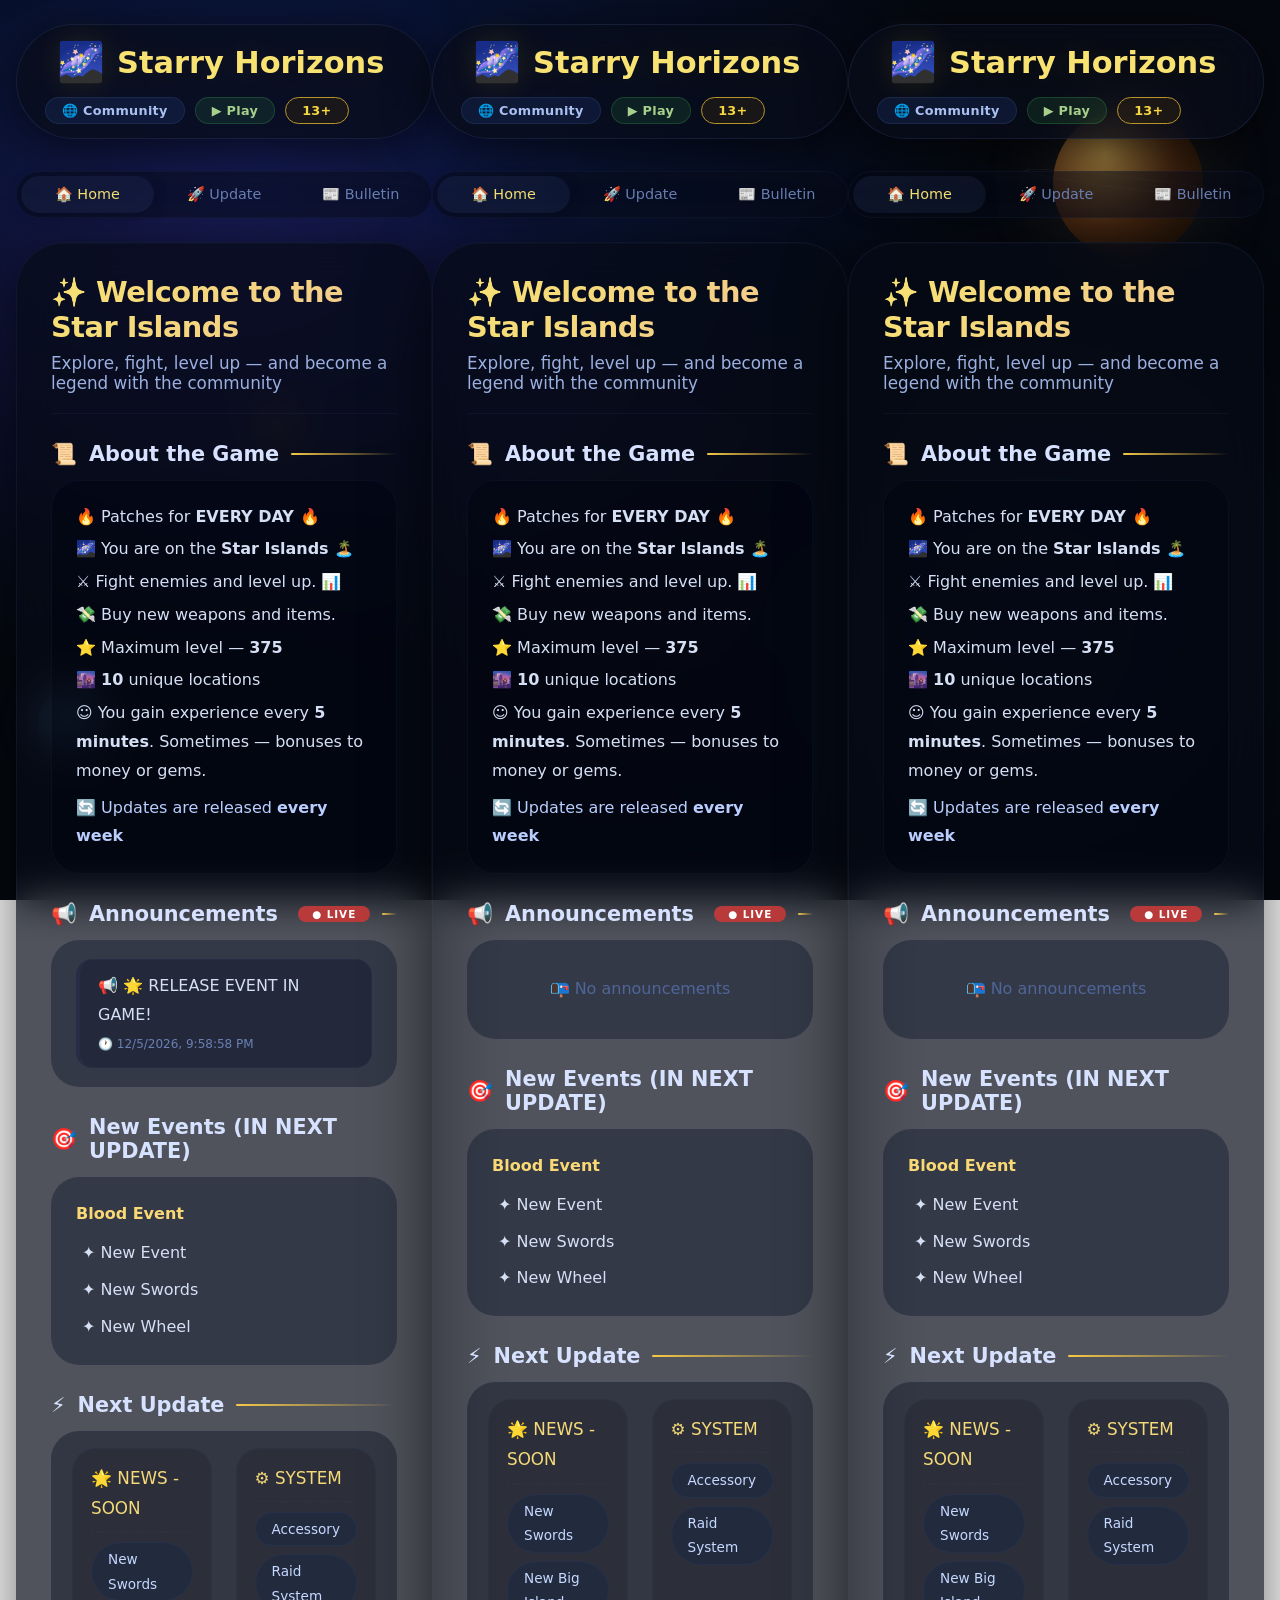
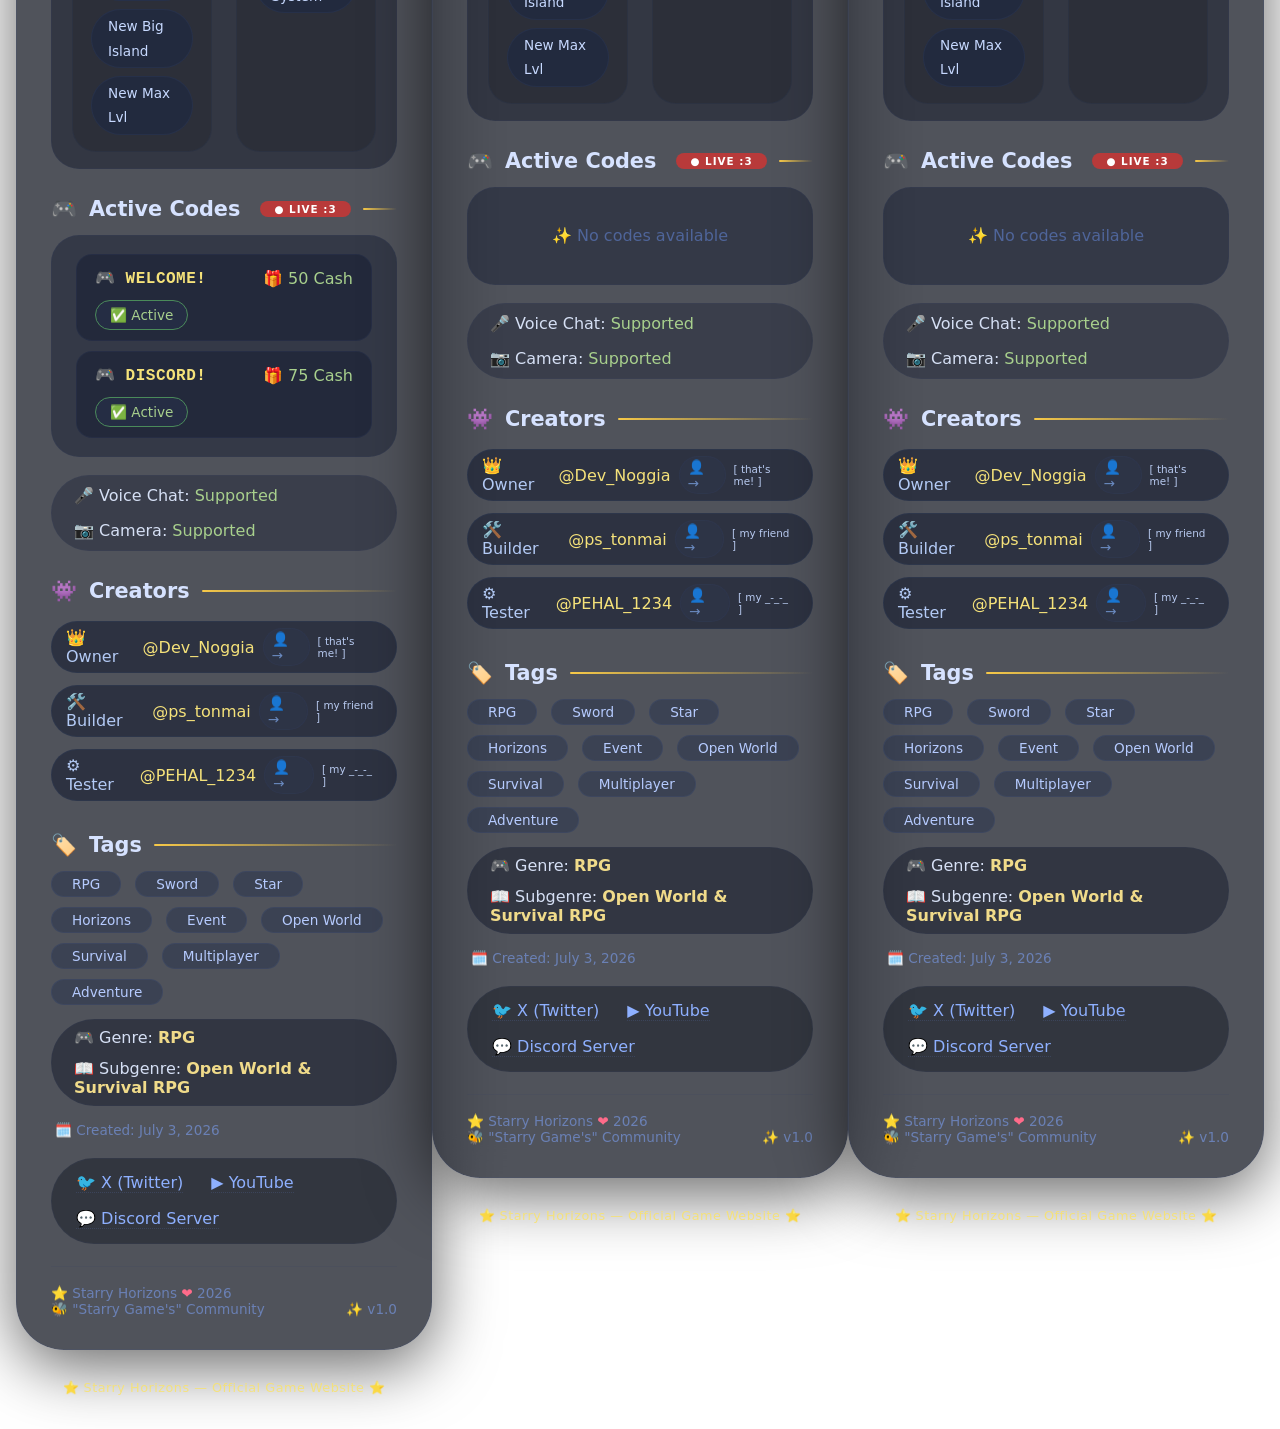
==== commit 3594934b: "Update index.html" ====
--- a/index.html
+++ b/index.html
@@ -5,6 +5,7 @@
     <meta name="viewport" content="width=device-width, initial-scale=1.0">
     <title>🌌 Starry Horizons — Official</title>
     <link rel="stylesheet" href="style.css">
+    <link rel="icon" type="image/png" href="icon.png">
 </head>
 <body>
 
@@ -494,7 +495,58 @@
                             </div>
                         </div>
                     </div>
-
+<!-- ================== ISSUE #7 ================== -->
+<div class="issue-4">
+    <div style="text-align: center; padding: 40px 0 10px 0; border-top: 3px solid rgba(180, 130, 255, 0.3); border-bottom: 3px solid rgba(180, 130, 255, 0.3); margin-top: 20px; margin-bottom: 20px; background: rgba(0,0,0,0.3); border-radius: 12px;">
+        <h2 style="font-size: 2.8rem; font-weight: 900; color: #b882ff; letter-spacing: 2px; text-shadow: 0 0 40px rgba(180, 130, 255, 0.2);">#7 THE SHIFT</h2>
+        <p style="color: #aac0f0; font-size: 1.1rem; margin-top: 6px; letter-spacing: 1px;">— Season 1: The Turning Point —</p>
+    </div>
+
+    <!-- Пост 1 -->
+    <div class="bulletin-post">
+        <div class="bulletin-post-content">
+            <h2 class="bulletin-post-title">⚔️ The Wanderer's Victory</h2>
+            <div class="bulletin-post-text" style="color: #e8e0c0;">
+                <p>The Void King has been defeated.</p>
+                <p>Not by Nodgia. Not by the islands. By the one who started it all.</p>
+                <p style="color: #c084fc; font-weight: bold;">The Dark Wanderer stood alone against the King of Emptiness — and he did not fall. He <em>conquered</em>.</p>
+                <p>The Void King has been shattered, his essence scattered across the void. The Wanderer did not run. He did not hide. He <em>took</em> what he needed.</p>
+            </div>
+        </div>
+    </div>
+
+    <!-- Пост 2 -->
+    <div class="bulletin-post">
+        <div class="bulletin-post-content">
+            <h2 class="bulletin-post-title">🗡️ The Basalt Blade</h2>
+            <div class="bulletin-post-text" style="color: #e8e0c0;">
+                <p>He left with something.</p>
+                <p>Among the remnants of the Void King, the Wanderer claimed an ancient relic — a weapon forged from the very core of the world:</p>
+                <p style="color: #ffd700; text-shadow: 0 0 20px rgba(255, 215, 0, 0.1); font-weight: bold;">The Basalt Blade.</p>
+                <p>A sword of endless weight. A relic of creation, twisted into a tool of endings.</p>
+                <p style="color: #c084fc; font-weight: bold;">He has it now. The second Artifact.</p>
+            </div>
+        </div>
+    </div>
+
+    <!-- Пост 3 -->
+    <div class="bulletin-post">
+        <div class="bulletin-post-content">
+            <h2 class="bulletin-post-title">🌀 The Zero Point</h2>
+            <div class="bulletin-post-text" style="color: #e8e0c0;">
+                <p>I am watching from a distance.</p>
+                <p>I see what he has done. I see what he carries.</p>
+                <p>He took the fight. He won the battle. But the war is not over — <em>it is just beginning.</em></p>
+                <p style="color: #ffffff; text-shadow: 0 0 10px rgba(255, 255, 255, 0.2);">I am preparing. My power is not what it used to be. It is <em>more</em>. It is <em>deeper</em>.</p>
+                <p style="color: #f7e272; text-shadow: 0 0 20px rgba(247, 201, 72, 0.1); font-weight: bold;">I am gathering every spark of strength I have left.</p>
+                <p>And when the time comes…</p>
+                <p style="color: #ffffff; text-shadow: 0 0 10px rgba(255, 255, 255, 0.2); font-size: 1.2rem; font-weight: bold;">I will create <strong>The Zero Point</strong>.</p>
+                <p style="color: #8a9aaa; font-style: italic;">Not to destroy. Not to flee. To <em>anchor</em>.</p>
+                <p style="color: #ffffff; text-shadow: 0 0 10px rgba(255, 255, 255, 0.2);">— Nodgia.</p>
+            </div>
+        </div>
+    </div>
+</div>
                 </div>
 
             </div>
@@ -509,5 +561,1133 @@
 
     <script src="script.js"></script>
 </body>
-      <link rel="icon" type="image/x-icon" href="favicon.ico">
+  <link rel="icon" type="image/x-icon" href="favicon.ico">
+</html><!DOCTYPE html>
+<html lang="en">
+<head>
+    <meta charset="UTF-8">
+    <meta name="viewport" content="width=device-width, initial-scale=1.0">
+    <title>🌌 Starry Horizons — Official</title>
+    <link rel="stylesheet" href="style.css">
+    <link rel="icon" type="image/png" href="icon.png">
+</head>
+<body>
+
+    <!-- ===== SPACE BACKGROUND ===== -->
+    <div class="space-bg">
+        <div class="deep-space"></div>
+        <div class="stars-layer s1" id="starsLayer1"></div>
+        <div class="stars-layer s2" id="starsLayer2"></div>
+        <div class="stars-layer s3" id="starsLayer3"></div>
+        <div id="flaresContainer"></div>
+        <div id="shootingStarsContainer"></div>
+        <div class="nebula n1"></div>
+        <div class="nebula n2"></div>
+        <div class="nebula n3"></div>
+        <div class="nebula n4"></div>
+        <div class="galaxy g1"></div>
+        <div class="planet p1"><div class="planet-rings"></div></div>
+        <div class="planet p2"></div>
+        <div class="planet p3"></div>
+        <div class="asteroid" style="top:30%;left:10%;animation-duration:35s;"></div>
+        <div class="asteroid" style="top:70%;left:80%;animation-duration:45s;animation-delay:5s;"></div>
+        <div class="asteroid" style="top:50%;left:50%;animation-duration:50s;animation-delay:10s;"></div>
+    </div>
+
+    <div class="container">
+
+        <header class="header">
+            <div class="logo">
+                <span class="logo-icon">🌌</span>
+                Starry Horizons
+            </div>
+            <div class="header-right">
+                <a href="https://www.roblox.com/communities/599180268/Starry-Horizons-Community#!/about" target="_blank" class="badge badge-community">🌐 Community</a>
+                <a href="https://www.roblox.com/games/137646999386122/Starry-Horizons" target="_blank" class="badge badge-play">▶ Play</a>
+                <span class="badge badge-age">13+</span>
+            </div>
+        </header>
+
+        <div class="tabs">
+            <button class="tab-btn active" data-tab="home">🏠 Home</button>
+            <button class="tab-btn" data-tab="update">🚀 Update</button>
+            <button class="tab-btn" data-tab="bulletin">📰 Bulletin</button>
+        </div>
+
+        <main class="main-card">
+
+            <!-- ===== TAB: HOME ===== -->
+            <div class="tab-content active" id="tab-home">
+                <div class="intro-block">
+                    <div class="tagline">✨ Welcome to the Star Islands</div>
+                    <div class="sub">Explore, fight, level up — and become a legend with the community</div>
+                </div>
+
+                <div class="section">
+                    <div class="section-title">
+                        <span>📜</span> About the Game
+                        <span class="accent-line"></span>
+                    </div>
+                    <div class="card-block">
+                        <p>🔥 Patches for <strong>EVERY DAY 🔥</strong></p>
+                        <p>🌌 You are on the <strong>Star Islands</strong> 🏝️</p>
+                        <p>⚔️ Fight enemies and level up. 📊</p>
+                        <p>💸 Buy new weapons and items.</p>
+                        <p>⭐ Maximum level — <strong>375</strong></p>
+                        <p>🌆 <strong>10</strong> unique locations</p>
+                        <p>☺️ You gain experience every <strong>5 minutes</strong>. Sometimes — bonuses to money or gems.</p>
+                        <p style="margin-top: 8px; color: #b9ceff;">🔄 Updates are released <strong>every week</strong></p>
+                    </div>
+                </div>
+
+                <div class="section">
+                    <div class="section-title">
+                        <span>📢</span> Announcements
+                        <span class="live-badge">● LIVE</span>
+                        <span class="accent-line"></span>
+                    </div>
+                    <div class="card-block" style="background: rgba(10, 18, 40, 0.4);">
+                        <div class="announcements-list" id="announcementsContainer">
+                            <div style="text-align:center;padding:16px;color:#4f659a;">📭 No announcements</div>
+                        </div>
+                    </div>
+                </div>
+
+                <div class="section">
+                    <div class="section-title">
+                        <span>🎯</span> New Events (IN NEXT UPDATE)
+                        <span class="accent-line"></span>
+                    </div>
+                    <div class="card-block" style="background: rgba(10, 18, 40, 0.4);">
+                        <p style="font-weight: 600; color: #fad974;">Blood Event</p>
+                        <ul style="list-style: none; padding-left: 6px; margin-top: 6px;">
+                            <li style="padding: 4px 0;">✦ New Event</li>
+                            <li style="padding: 4px 0;">✦ New Swords</li>
+                            <li style="padding: 4px 0;">✦ New Wheel </li>
+                        </ul>
+                    </div>
+                </div>
+
+                <div class="section">
+                    <div class="section-title">
+                        <span>⚡</span> Next Update
+                        <span class="accent-line"></span>
+                    </div>
+                    <div class="card-block" style="background: rgba(8, 14, 30, 0.4); padding: 16px 20px;">
+                        <div class="grid-2col">
+                            <div class="col">
+                                <h4>🌟 NEWS - SOON</h4>
+                                <ul>
+                                    <li>New Swords</li>
+                                    <li>New Big Island</li>     
+                                    <li>New Max Lvl</li>                     
+                                </ul>
+                            </div>
+                            <div class="col">
+                                <h4>⚙️ SYSTEM</h4>
+                                <ul>
+                                    <li>Accessory</li>
+                                    <li>Raid System</li>
+                                </ul>
+                            </div>
+                        </div>
+                    </div>
+                </div>
+
+                <div class="section">
+                    <div class="section-title">
+                        <span>🎮</span> Active Codes
+                        <span class="live-badge">● LIVE :3 </span>
+                        <span class="accent-line"></span>
+                    </div>
+                    <div class="card-block" style="background: rgba(10, 18, 40, 0.4);">
+                        <div class="codes-grid" id="codesContainer">
+                            <div style="text-align:center;padding:16px;color:#4f659a;">✨ No codes available</div>
+                        </div>
+                    </div>
+                </div>
+
+                <div style="display: flex; flex-wrap: wrap; gap: 16px 32px; background: rgba(10, 18, 40, 0.3); padding: 10px 22px; border-radius: 60px; border: 1px solid rgba(50, 75, 120, 0.1); margin-top: 18px;">
+                    <span>🎤 Voice Chat: <span style="color: #a8d08d;">Supported</span></span>
+                    <span>📷 Camera: <span style="color: #a8d08d;">Supported</span></span>
+                </div>
+
+                <div class="section">
+                    <div class="section-title">
+                        <span>👾</span> Creators
+                        <span class="accent-line"></span>
+                    </div>
+                    <div class="creators">
+                        <span class="card">
+                            <span class="role">👑 Owner</span>
+                            <span class="name">@Dev_Noggia</span>
+                            <a href="https://www.roblox.com/users/5724338894/profile" target="_blank" class="profile-link">👤 →</a>
+                            <span style="color: #b8caf0; font-size:0.65rem;">[ that's me! ]</span>
+                        </span>
+                        <span class="card">
+                            <span class="role">🛠️ Builder</span>
+                            <span class="name">@ps_tonmai</span>
+                            <a href="https://www.roblox.com/users/3211042806/profile" target="_blank" class="profile-link">👤 →</a>
+                            <span style="color: #b8caf0; font-size:0.65rem;">[ my friend ]</span>
+                        </span>
+                        <span class="card">
+                            <span class="role">⚙️ Tester</span>
+                            <span class="name">@PEHAL_1234</span>
+                            <a href="https://www.roblox.com/users/4634912757/profile" target="_blank" class="profile-link">👤 →</a>
+                            <span style="color: #b8caf0; font-size:0.65rem;">[ my _-_-_ ]</span>
+                        </span>
+                    </div>
+                </div>
+
+                <div class="section">
+                    <div class="section-title">
+                        <span>🏷️</span> Tags
+                        <span class="accent-line"></span>
+                    </div>
+                    <div class="tag-group">
+                        <span class="tag">RPG</span>
+                        <span class="tag">Sword</span>
+                        <span class="tag">Star</span>
+                        <span class="tag">Horizons</span>
+                        <span class="tag">Event</span>
+                        <span class="tag">Open World</span>
+                        <span class="tag">Survival</span>
+                        <span class="tag">Multiplayer</span>
+                        <span class="tag">Adventure</span>
+                    </div>
+                </div>
+
+                <div style="display: flex; flex-wrap: wrap; gap: 12px 28px; background: rgba(6, 12, 28, 0.4); padding: 8px 22px; border-radius: 60px; border: 1px solid rgba(50, 75, 120, 0.1); margin-top: 14px;">
+                    <span>🎮 Genre: <strong style="color: #f0db8a;">RPG</strong></span>
+                    <span>📖 Subgenre: <strong style="color: #f0db8a;">Open World & Survival RPG</strong></span>
+                </div>
+
+                <div style="margin: 16px 0 6px; color: #6a80b5; font-size: 0.85rem; padding-left: 4px;">
+                    🗓️ Created: July 3, 2026
+                </div>
+
+                <div class="links-block">
+                    <a href="https://x.com/StarryGamesRblx" target="_blank">🐦 X (Twitter)</a>
+                    <a href="https://www.youtube.com/@Starry_Gamess" target="_blank">▶️ YouTube</a>
+                    <a href="https://discord.gg/MANnQHMST" target="_blank">💬 Discord Server</a>
+                </div>
+
+                <div class="meta-line">
+                    <span>⭐ Starry Horizons <span class="heart">❤</span> 2026</span>
+                    <span>🐝 "Starry Game's" Community</span>
+                    <span>✨ v1.0</span>
+                </div>
+
+            </div>
+
+            <!-- ===== TAB: UPDATE ===== -->
+            <div class="tab-content" id="tab-update">
+                <div class="update-container">
+                    <h1 class="update-title">🪐 NEXT UPDATE</h1>
+                    <p class="update-description">
+                     Info is Coming<br>
+                    </p>               
+                    <div class="countdown-box">
+                        <div class="countdown-label">⏳ Launch Countdown</div>
+                        <div class="countdown-grid" id="countdownGrid">
+                            <div class="countdown-item">
+                                <div class="countdown-number" id="days">00</div>
+                                <div class="countdown-label-small">Days</div>
+                            </div>
+                            <div class="countdown-item">
+                                <div class="countdown-number" id="hours">00</div>
+                                <div class="countdown-label-small">Hours</div>
+                            </div>
+                            <div class="countdown-item">
+                                <div class="countdown-number" id="minutes">00</div>
+                                <div class="countdown-label-small">Minutes</div>
+                            </div>
+                            <div class="countdown-item">
+                                <div class="countdown-number" id="seconds">00</div>
+                                <div class="countdown-label-small">Seconds</div>
+                            </div>
+                        </div>
+                        <div class="countdown-status" id="countdownStatus">
+                            UPDATE 2.0 : <span class="highlight">August 2, 2026 — 6:00 PM</span>
+                        </div>
+                    </div>
+                </div>
+            </div>
+
+            <!-- ===== TAB: BULLETIN ===== -->
+            <div class="tab-content" id="tab-bulletin">
+
+                <div class="intro-block" style="border-bottom-color: rgba(255,215,0,0.15);">
+                    <div class="tagline" style="font-size:1.6rem;">Game Bulletin</div>
+                    <div class="sub">Stay up to date with all the latest news and updates from Starry Horizons.</div>
+                </div>
+
+                <div class="bulletin-posts-vertical">
+
+                    <!-- ================== ISSUE #1 ================== -->
+                    <div class="issue-1">
+                        <div style="text-align: center; padding: 20px 0 10px 0; border-bottom: 2px solid rgba(100, 180, 255, 0.2); margin-bottom: 20px;">
+                            <h2 style="font-size: 2.4rem; font-weight: 800; color: #6bcbff; letter-spacing: 1px; text-shadow: 0 0 20px rgba(100, 180, 255, 0.1);">#1 What's Happening</h2>
+                            <h2 style="font-size: 1.4rem; font-weight: 800; color: #6bcbff; letter-spacing: 1px; text-shadow: 0 0 20px rgba(100, 180, 255, 0.1);">10 July</h2>
+                        </div>
+
+                        <!-- Post 1 -->
+                        <div class="bulletin-post">
+                            <img class="bulletin-post-image" src="https://cdn.shopify.com/s/files/1/0830/7635/0259/files/Bird.png" alt="New Epic Boss">
+                            <div class="bulletin-post-content">
+                                <h2 class="bulletin-post-title">◼︎ Dark Wanderer</h2>
+                                <div class="bulletin-post-text">
+                                    <p>A dark figure was spotted on Otroven, immediately dubbed the Dark Page.</p>
+                                    <p>He's searching for fragments of some strange artifact and wanders the islands looking for it.</p>
+                                    <p>Everyone thinks he's crazy, although Nodgia thinks he wants to open a portal to other dimensions using the machine he's currently building.</p>
+                                </div>
+                            </div>
+                        </div>
+
+                        <!-- Post 2 -->
+                        <div class="bulletin-post">
+                            <div class="bulletin-post-content">
+                                <h2 class="bulletin-post-title">📜 Legend's</h2>
+                                <div class="bulletin-post-text">
+                                    <p><strong>Legend : How the portal to the spirit world opened</strong>.</p>
+                                    <p>Long ago, Master Daigo created the Mask of Destruction that could destroy the entire world, but to protect people, he used it to open a portal to the spirit world and made a deal with the Spirit King himself that Daigo would become his pawn in exchange for the King keeping the Mask for the rest of his life.</p>
+                                    <p><br>You will find out the continuation of this story on <strong>August 2nd</strong></p>
+                                </div>
+                            </div>
+                        </div>
+
+                        <!-- Post 3 -->
+                        <div class="bulletin-post">
+                            <div class="bulletin-post-content">
+                                <h2 class="bulletin-post-title">Error... Player.blood</h2>
+                                <div class="bulletin-post-text">
+                                    <p><strong>This is not a drill.</strong></p>
+                                    <p>Errrrrrrrorrr....</p>
+                                    <p>Stabilization of the post.... </p>
+                                    <p><strong>20%</strong></p>
+                                </div>
+                            </div>
+                        </div>
+                    </div>
+
+                    <!-- ================== ISSUE #2 ================== -->
+                    <div class="issue-2">
+                        <div style="text-align: center; padding: 40px 0 10px 0; border-top: 2px solid rgba(150, 50, 255, 0.1); border-bottom: 2px solid rgba(150, 50, 255, 0.2); margin-top: 20px; margin-bottom: 20px;">
+                            <h2 style="font-size: 2.4rem; font-weight: 800; color: #c084fc; letter-spacing: 1px; text-shadow: 0 0 20px rgba(150, 50, 255, 0.1);">#2 World's</h2>
+                            <h2 style="font-size: 1.4rem; font-weight: 800; color: #c084fc; letter-spacing: 1px; text-shadow: 0 0 20px rgba(150, 50, 255, 0.1);">18 July</h2>
+                        </div>
+
+                        <!-- Post 1 -->
+                        <div class="bulletin-post">
+                            <img class="bulletin-post-image" src="https://cdn.shopify.com/s/files/1/0830/7635/0259/files/LightningStorm.png" alt="Mystery Island">
+                            <div class="bulletin-post-content">
+                                <h2 class="bulletin-post-title">😈 FINAL! New Epic Boss</h2>
+                                <div class="bulletin-post-text">
+                                    <p>The ultimate challenge awaits! A new Epic Boss has been discovered in the Star Islands. Players must gather their strongest allies to take down this fearsome creature.</p>
+                                </div>
+                            </div>
+                        </div>
+                        
+                        <!-- Post 2 -->
+                        <div class="bulletin-post">
+                            <div class="bulletin-post-content">
+                                <h2 class="bulletin-post-title">◼︎ Dark Wanderer</h2>
+                                <div class="bulletin-post-text">
+                                    <p>The Dark Wanderer has recovered the Artifact Shards. Now he and his partner, Daigo's son Loki, are brewing a <strong>Stobelizing Material</strong> for this artifact.</p>
+                                </div>
+                            </div>
+                        </div>
+
+                        <!-- Post 3 -->
+                        <div class="bulletin-post">
+                            <div class="bulletin-post-content">
+                                <h2 class="bulletin-post-title">🚀 Update 2.0 — FINAL of The 1 World</h2>
+                                <div class="bulletin-post-text">
+                                    <p>UPDATE IN : <strong>02.08.26 18:00</strong>.</p>
+                                </div>
+                            </div>
+                        </div>
+                    </div>
+
+                    <!-- ================== ISSUE #4 ================== -->
+                    <div class="issue-4">
+                        <div style="text-align: center; padding: 40px 0 10px 0; border-top: 2px solid rgba(255, 215, 0, 0.1); border-bottom: 2px solid rgba(255, 215, 0, 0.2); margin-top: 20px; margin-bottom: 20px;">
+                            <h2 style="font-size: 2.4rem; font-weight: 800; color: #f7e272; letter-spacing: 1px; text-shadow: 0 0 20px rgba(255, 215, 0, 0.1);">#4 The Awakening</h2>
+                            <h2 style="font-size: 1.4rem; font-weight: 800; color: #f7e272; letter-spacing: 1px; text-shadow: 0 0 20px rgba(255, 215, 0, 0.1);">28 July</h2>
+                        </div>
+
+                        <!-- Пост 1 -->
+                        <div class="bulletin-post">
+                            <div class="bulletin-post-content">
+                                <img class="bulletin-post-image" src="https://cdn.shopify.com/s/files/1/0830/7635/0259/files/PotionBrews.png" alt="Mystery Island">
+                                <h2 class="bulletin-post-title">⚡ The Material is Complete</h2>
+                                <div class="bulletin-post-text">
+                                    <p>The Dark Wanderer and Loki have finally finished their work. The <strong>Stobelizing Material</strong> is fully synthesized. The <strong>Artifact</strong> has been reconstructed.</p>
+                                    <p>They are no longer searching. They are <strong>waiting</strong>.</p>
+                                </div>
+                            </div>
+                        </div>
+
+                        <!-- Пост 2 -->
+                        <div class="bulletin-post">
+                            <div class="bulletin-post-content">
+                                <h2 class="bulletin-post-title">📖 The Second Legend</h2>
+                                <div class="bulletin-post-text">
+                                    <p><strong>Legend of the Void King</strong>.</p>
+                                    <p>Long before the Mask of Destruction, there was the Void King — a being born from the emptiness between worlds. He created the <strong>Artifact</strong> as a key to enter the mortal realm. Daigo did not destroy the Void King... he merely <strong>imprisoned</strong> him.</p>
+                                    <p><br>The Artifact is the key. The Material is the fuel. <strong>The Void King is waking up.</strong></p>
+                                </div>
+                            </div>
+                        </div>
+
+                        <!-- Пост 3 -->
+                        <div class="bulletin-post">
+                            <div class="bulletin-post-content">
+                                <h2 class="bulletin-post-title">🛡️ Nodgia's Call</h2>
+                                <div class="bulletin-post-text">
+                                    <p><strong>This is Nodgia.</strong></p>
+                                    <p>The system is no longer safe. The Wanderer and Loki have gone too far.</p>
+                                    <p>I built this world. I built the <strong>Star Islands</strong>. And I will not let the Void King destroy what we have created.</p>
+                                    <p><br>I am taking control. I am ready to defend the islands. <strong>Prepare for war.</strong></p>
+                                    <p style="color: #ffffff; text-shadow: 0 0 10px rgba(255,255,255,0.2);">— Nodgia.</p>
+                                </div>
+                            </div>
+                        </div>
+                    </div>
+
+                    <!-- ================== ISSUE #5 ================== -->
+                    <div class="issue-4">
+                        <div style="text-align: center; padding: 40px 0 10px 0; border-top: 3px solid rgba(255, 215, 0, 0.3); border-bottom: 3px solid rgba(255, 215, 0, 0.3); margin-top: 20px; margin-bottom: 20px; background: rgba(0,0,0,0.3); border-radius: 12px;">
+                            <h2 style="font-size: 2.8rem; font-weight: 900; color: #ffd700; letter-spacing: 2px; text-shadow: 0 0 40px rgba(255, 215, 0, 0.2);">#5 FINAL COUNTDOWN</h2>
+                            <p style="color: #aac0f0; font-size: 1.1rem; margin-top: 6px; letter-spacing: 1px;">— Season 1 Finale —</p>
+                            <p style="color: #aac0f0; font-size: 1.1rem; margin-top: 6px; letter-spacing: 1px;">4 August</p>
+                        </div>
+
+                        <div class="bulletin-post">
+                            <img class="bulletin-post-image" src="https://136474-2.myshopify.com/cdn/shop/articles/MysteryMan.png" alt="Nodgia on the bench">
+                            <div class="bulletin-post-content">
+                                <h2 class="bulletin-post-title">☕ The Watcher on the Bench</h2>
+                                <div class="bulletin-post-text" style="color: #e8e0c0;">
+                                    <p>There is a quiet spot on the Star Islands, right in the middle of the market district. A single wooden bench, looking out at the horizon.</p>
+                                    <p>If you walk by at dawn, you might see a familiar figure sitting there. <strong>Nodgia</strong>. Just sitting. No armor. No sword.</p>
+                                    <p>He's not waiting for players. He's not watching the island. He's just... <em>listening</em>. To the hum of the world. To the wind.</p>
+                                    <p>It feels different this time. There's a weight in the air. Something is coming.</p>
+                                    <p><strong>He won't be here for much longer.</strong></p>
+                                </div>
+                            </div>
+                        </div>
+
+                        <div class="bulletin-post">
+                            <div class="bulletin-post-content">
+                                <h2 class="bulletin-post-title">🌫️ The Calm Before</h2>
+                                <div class="bulletin-post-text" style="color: #e8e0c0;">
+                                    <p>Some say the Dark Wanderer is still walking the islands. Others say he's been gone for days.</p>
+                                    <p>Loki hasn't been seen since the last update.</p>
+                                    <p>But the silence itself is a sound.</p>
+                                    <p style="color: #8a9aaa; font-style: italic;">The islands are holding their breath.</p>
+                                </div>
+                            </div>
+                        </div>
+
+                        <div class="bulletin-post">
+                            <div class="bulletin-post-content">
+                                <h2 class="bulletin-post-title">🌌 A Power Unknown</h2>
+                                <div class="bulletin-post-text" style="color: #e8e0c0;">
+                                    <p>Nodgia built the islands. That much is known.</p>
+                                    <p>But what else is he capable of?</p>
+                                    <p>No one has seen him fight. No one knows how deep his power goes.</p>
+                                    <p style="color: #ffd700; text-shadow: 0 0 20px rgba(255, 215, 0, 0.1); font-weight: bold; font-style: italic;">When the time comes... perhaps we'll find out.</p>
+                                </div>
+                            </div>
+                        </div>
+
+                        <div class="bulletin-post">
+                            <div class="bulletin-post-content">
+                                <h2 class="bulletin-post-title">⏳ The World Will Change in 6 Days</h2>
+                                <div class="bulletin-post-text" style="color: #e8e0c0;">
+                                    <p>Something is happening.</p>
+                                    <p>Nodgia is sitting on the bench. The Wanderer is nowhere to be found. The island feels different.</p>
+                                    <p><strong>6 days.</strong></p>
+                                    <p style="color: #ff6b6b; font-weight: bold;">The Season 1 Finale is coming.</p>
+                                    <p style="color: #f7e272; text-shadow: 0 0 20px rgba(247, 201, 72, 0.1); font-weight: bold; font-size: 1.2rem;">Something bigger than the islands will begin soon.</p>
+                                </div>
+                            </div>
+                        </div>
+                    </div>
+
+                    <!-- ================== ISSUE #6 ================== -->
+                    <div class="issue-6">
+                        <div style="text-align: center; padding: 40px 0 10px 0; border-top: 3px solid rgba(255, 0, 0, 0.4); border-bottom: 3px solid rgba(255, 0, 0, 0.4); margin-top: 20px; margin-bottom: 20px; background: rgba(0,0,0,0.3); border-radius: 12px;">
+                            <h2 style="font-size: 2.8rem; font-weight: 900; color: #ff3b3b; letter-spacing: 2px; text-shadow: 0 0 50px rgba(255, 0, 0, 0.2);">#6 THREE DAYS LEFT</h2>
+                            <p style="color: #aac0f0; font-size: 1.1rem; margin-top: 6px; letter-spacing: 1px;">— The countdown is over —</p>
+                            <p style="color: #aac0f0; font-size: 1.1rem; margin-top: 6px; letter-spacing: 1px;">6 August</p>
+                        </div>
+
+                        <div class="bulletin-post">
+                            <img class="bulletin-post-image" src="https://136474-2.myshopify.com/cdn/shop/articles/BrokenShip.png" alt="Three Days Left">
+                            <div class="bulletin-post-content">
+                                <h2 class="bulletin-post-title">⏳ The Clock is Ticking</h2>
+                                <div class="bulletin-post-text">
+                                    <p><strong>3 days.</strong> That's all we have left.</p>
+                                    <p>The bench is empty. The Wanderer has disappeared. The sky above the islands has turned grey.</p>
+                                    <p style="color: #ff6b6b; font-weight: bold;">Something is coming. And it's almost here.</p>
+                                </div>
+                            </div>
+                        </div>
+
+                        <div class="bulletin-post">
+                            <div class="bulletin-post-content">
+                                <h2 class="bulletin-post-title">🌀 The Portal is Alive</h2>
+                                <div class="bulletin-post-text">
+                                    <p>Loki has finished his work. The machine is humming. The portal is breathing.</p>
+                                    <p style="color: #ff8c00; font-weight: bold;">On the third day from now — the sky will crack open.</p>
+                                    <p>When it does... there will be no warning. No time to run.</p>
+                                    <p style="color: #ffffff; text-shadow: 0 0 10px rgba(255, 255, 255, 0.2);">Just the storm.</p>
+                                </div>
+                            </div>
+                        </div>
+
+                        <div class="bulletin-post">
+                            <div class="bulletin-post-content">
+                                <h2 class="bulletin-post-title">⚔️ The Final Stand</h2>
+                                <div class="bulletin-post-text">
+                                    <p>Nodgia is gone. The Wanderer is gone. <strong>Everyone is preparing.</strong></p>
+                                    <p style="color: #ffd700; text-shadow: 0 0 20px rgba(255, 215, 0, 0.1); font-weight: bold;">In 3 days, everything changes.</p>
+                                    <p>Be ready. Be there. Or be left behind.</p>
+                                    <p style="color: #ffffff; text-shadow: 0 0 10px rgba(255, 255, 255, 0.2);">— The Season 1 Finale —</p>
+                                </div>
+                            </div>
+                        </div>
+                    </div>
+<!-- ================== ISSUE #7 ================== -->
+<div class="issue-4">
+    <div style="text-align: center; padding: 40px 0 10px 0; border-top: 3px solid rgba(180, 130, 255, 0.3); border-bottom: 3px solid rgba(180, 130, 255, 0.3); margin-top: 20px; margin-bottom: 20px; background: rgba(0,0,0,0.3); border-radius: 12px;">
+        <h2 style="font-size: 2.8rem; font-weight: 900; color: #b882ff; letter-spacing: 2px; text-shadow: 0 0 40px rgba(180, 130, 255, 0.2);">#7 THE SHIFT</h2>
+        <p style="color: #aac0f0; font-size: 1.1rem; margin-top: 6px; letter-spacing: 1px;">— Season 1: The Turning Point —</p>
+    </div>
+
+    <!-- Пост 1 -->
+    <div class="bulletin-post">
+        <div class="bulletin-post-content">
+            <h2 class="bulletin-post-title">⚔️ The Wanderer's Victory</h2>
+            <div class="bulletin-post-text" style="color: #e8e0c0;">
+                <p>The Void King has been defeated.</p>
+                <p>Not by Nodgia. Not by the islands. By the one who started it all.</p>
+                <p style="color: #c084fc; font-weight: bold;">The Dark Wanderer stood alone against the King of Emptiness — and he did not fall. He <em>conquered</em>.</p>
+                <p>The Void King has been shattered, his essence scattered across the void. The Wanderer did not run. He did not hide. He <em>took</em> what he needed.</p>
+            </div>
+        </div>
+    </div>
+
+    <!-- Пост 2 -->
+    <div class="bulletin-post">
+        <div class="bulletin-post-content">
+            <h2 class="bulletin-post-title">🗡️ The Basalt Blade</h2>
+            <div class="bulletin-post-text" style="color: #e8e0c0;">
+                <p>He left with something.</p>
+                <p>Among the remnants of the Void King, the Wanderer claimed an ancient relic — a weapon forged from the very core of the world:</p>
+                <p style="color: #ffd700; text-shadow: 0 0 20px rgba(255, 215, 0, 0.1); font-weight: bold;">The Basalt Blade.</p>
+                <p>A sword of endless weight. A relic of creation, twisted into a tool of endings.</p>
+                <p style="color: #c084fc; font-weight: bold;">He has it now. The second Artifact.</p>
+            </div>
+        </div>
+    </div>
+
+    <!-- Пост 3 -->
+    <div class="bulletin-post">
+        <div class="bulletin-post-content">
+            <h2 class="bulletin-post-title">🌀 The Zero Point</h2>
+            <div class="bulletin-post-text" style="color: #e8e0c0;">
+                <p>I am watching from a distance.</p>
+                <p>I see what he has done. I see what he carries.</p>
+                <p>He took the fight. He won the battle. But the war is not over — <em>it is just beginning.</em></p>
+                <p style="color: #ffffff; text-shadow: 0 0 10px rgba(255, 255, 255, 0.2);">I am preparing. My power is not what it used to be. It is <em>more</em>. It is <em>deeper</em>.</p>
+                <p style="color: #f7e272; text-shadow: 0 0 20px rgba(247, 201, 72, 0.1); font-weight: bold;">I am gathering every spark of strength I have left.</p>
+                <p>And when the time comes…</p>
+                <p style="color: #ffffff; text-shadow: 0 0 10px rgba(255, 255, 255, 0.2); font-size: 1.2rem; font-weight: bold;">I will create <strong>The Zero Point</strong>.</p>
+                <p style="color: #8a9aaa; font-style: italic;">Not to destroy. Not to flee. To <em>anchor</em>.</p>
+                <p style="color: #ffffff; text-shadow: 0 0 10px rgba(255, 255, 255, 0.2);">— Nodgia.</p>
+            </div>
+        </div>
+    </div>
+</div>
+                </div>
+
+            </div>
+
+        </main>
+
+        <div style="text-align: center; font-size: 0.8rem; color: #f7e272; margin-top: 12px; letter-spacing: 0.5px; opacity: 0.9; padding: 10px 0;">
+            ⭐ Starry Horizons — Official Game Website ⭐
+        </div>
+
+    </div>
+
+    <script src="script.js"></script>
+</body>
+  <link rel="icon" type="image/x-icon" href="favicon.ico">
+</html><!DOCTYPE html>
+<html lang="en">
+<head>
+    <meta charset="UTF-8">
+    <meta name="viewport" content="width=device-width, initial-scale=1.0">
+    <title>🌌 Starry Horizons — Official</title>
+    <link rel="stylesheet" href="style.css">
+    <link rel="icon" type="image/png" href="icon.png">
+</head>
+<body>
+
+    <!-- ===== SPACE BACKGROUND ===== -->
+    <div class="space-bg">
+        <div class="deep-space"></div>
+        <div class="stars-layer s1" id="starsLayer1"></div>
+        <div class="stars-layer s2" id="starsLayer2"></div>
+        <div class="stars-layer s3" id="starsLayer3"></div>
+        <div id="flaresContainer"></div>
+        <div id="shootingStarsContainer"></div>
+        <div class="nebula n1"></div>
+        <div class="nebula n2"></div>
+        <div class="nebula n3"></div>
+        <div class="nebula n4"></div>
+        <div class="galaxy g1"></div>
+        <div class="planet p1"><div class="planet-rings"></div></div>
+        <div class="planet p2"></div>
+        <div class="planet p3"></div>
+        <div class="asteroid" style="top:30%;left:10%;animation-duration:35s;"></div>
+        <div class="asteroid" style="top:70%;left:80%;animation-duration:45s;animation-delay:5s;"></div>
+        <div class="asteroid" style="top:50%;left:50%;animation-duration:50s;animation-delay:10s;"></div>
+    </div>
+
+    <div class="container">
+
+        <header class="header">
+            <div class="logo">
+                <span class="logo-icon">🌌</span>
+                Starry Horizons
+            </div>
+            <div class="header-right">
+                <a href="https://www.roblox.com/communities/599180268/Starry-Horizons-Community#!/about" target="_blank" class="badge badge-community">🌐 Community</a>
+                <a href="https://www.roblox.com/games/137646999386122/Starry-Horizons" target="_blank" class="badge badge-play">▶ Play</a>
+                <span class="badge badge-age">13+</span>
+            </div>
+        </header>
+
+        <div class="tabs">
+            <button class="tab-btn active" data-tab="home">🏠 Home</button>
+            <button class="tab-btn" data-tab="update">🚀 Update</button>
+            <button class="tab-btn" data-tab="bulletin">📰 Bulletin</button>
+        </div>
+
+        <main class="main-card">
+
+            <!-- ===== TAB: HOME ===== -->
+            <div class="tab-content active" id="tab-home">
+                <div class="intro-block">
+                    <div class="tagline">✨ Welcome to the Star Islands</div>
+                    <div class="sub">Explore, fight, level up — and become a legend with the community</div>
+                </div>
+
+                <div class="section">
+                    <div class="section-title">
+                        <span>📜</span> About the Game
+                        <span class="accent-line"></span>
+                    </div>
+                    <div class="card-block">
+                        <p>🔥 Patches for <strong>EVERY DAY 🔥</strong></p>
+                        <p>🌌 You are on the <strong>Star Islands</strong> 🏝️</p>
+                        <p>⚔️ Fight enemies and level up. 📊</p>
+                        <p>💸 Buy new weapons and items.</p>
+                        <p>⭐ Maximum level — <strong>375</strong></p>
+                        <p>🌆 <strong>10</strong> unique locations</p>
+                        <p>☺️ You gain experience every <strong>5 minutes</strong>. Sometimes — bonuses to money or gems.</p>
+                        <p style="margin-top: 8px; color: #b9ceff;">🔄 Updates are released <strong>every week</strong></p>
+                    </div>
+                </div>
+
+                <div class="section">
+                    <div class="section-title">
+                        <span>📢</span> Announcements
+                        <span class="live-badge">● LIVE</span>
+                        <span class="accent-line"></span>
+                    </div>
+                    <div class="card-block" style="background: rgba(10, 18, 40, 0.4);">
+                        <div class="announcements-list" id="announcementsContainer">
+                            <div style="text-align:center;padding:16px;color:#4f659a;">📭 No announcements</div>
+                        </div>
+                    </div>
+                </div>
+
+                <div class="section">
+                    <div class="section-title">
+                        <span>🎯</span> New Events (IN NEXT UPDATE)
+                        <span class="accent-line"></span>
+                    </div>
+                    <div class="card-block" style="background: rgba(10, 18, 40, 0.4);">
+                        <p style="font-weight: 600; color: #fad974;">Blood Event</p>
+                        <ul style="list-style: none; padding-left: 6px; margin-top: 6px;">
+                            <li style="padding: 4px 0;">✦ New Event</li>
+                            <li style="padding: 4px 0;">✦ New Swords</li>
+                            <li style="padding: 4px 0;">✦ New Wheel </li>
+                        </ul>
+                    </div>
+                </div>
+
+                <div class="section">
+                    <div class="section-title">
+                        <span>⚡</span> Next Update
+                        <span class="accent-line"></span>
+                    </div>
+                    <div class="card-block" style="background: rgba(8, 14, 30, 0.4); padding: 16px 20px;">
+                        <div class="grid-2col">
+                            <div class="col">
+                                <h4>🌟 NEWS - SOON</h4>
+                                <ul>
+                                    <li>New Swords</li>
+                                    <li>New Big Island</li>     
+                                    <li>New Max Lvl</li>                     
+                                </ul>
+                            </div>
+                            <div class="col">
+                                <h4>⚙️ SYSTEM</h4>
+                                <ul>
+                                    <li>Accessory</li>
+                                    <li>Raid System</li>
+                                </ul>
+                            </div>
+                        </div>
+                    </div>
+                </div>
+
+                <div class="section">
+                    <div class="section-title">
+                        <span>🎮</span> Active Codes
+                        <span class="live-badge">● LIVE :3 </span>
+                        <span class="accent-line"></span>
+                    </div>
+                    <div class="card-block" style="background: rgba(10, 18, 40, 0.4);">
+                        <div class="codes-grid" id="codesContainer">
+                            <div style="text-align:center;padding:16px;color:#4f659a;">✨ No codes available</div>
+                        </div>
+                    </div>
+                </div>
+
+                <div style="display: flex; flex-wrap: wrap; gap: 16px 32px; background: rgba(10, 18, 40, 0.3); padding: 10px 22px; border-radius: 60px; border: 1px solid rgba(50, 75, 120, 0.1); margin-top: 18px;">
+                    <span>🎤 Voice Chat: <span style="color: #a8d08d;">Supported</span></span>
+                    <span>📷 Camera: <span style="color: #a8d08d;">Supported</span></span>
+                </div>
+
+                <div class="section">
+                    <div class="section-title">
+                        <span>👾</span> Creators
+                        <span class="accent-line"></span>
+                    </div>
+                    <div class="creators">
+                        <span class="card">
+                            <span class="role">👑 Owner</span>
+                            <span class="name">@Dev_Noggia</span>
+                            <a href="https://www.roblox.com/users/5724338894/profile" target="_blank" class="profile-link">👤 →</a>
+                            <span style="color: #b8caf0; font-size:0.65rem;">[ that's me! ]</span>
+                        </span>
+                        <span class="card">
+                            <span class="role">🛠️ Builder</span>
+                            <span class="name">@ps_tonmai</span>
+                            <a href="https://www.roblox.com/users/3211042806/profile" target="_blank" class="profile-link">👤 →</a>
+                            <span style="color: #b8caf0; font-size:0.65rem;">[ my friend ]</span>
+                        </span>
+                        <span class="card">
+                            <span class="role">⚙️ Tester</span>
+                            <span class="name">@PEHAL_1234</span>
+                            <a href="https://www.roblox.com/users/4634912757/profile" target="_blank" class="profile-link">👤 →</a>
+                            <span style="color: #b8caf0; font-size:0.65rem;">[ my _-_-_ ]</span>
+                        </span>
+                    </div>
+                </div>
+
+                <div class="section">
+                    <div class="section-title">
+                        <span>🏷️</span> Tags
+                        <span class="accent-line"></span>
+                    </div>
+                    <div class="tag-group">
+                        <span class="tag">RPG</span>
+                        <span class="tag">Sword</span>
+                        <span class="tag">Star</span>
+                        <span class="tag">Horizons</span>
+                        <span class="tag">Event</span>
+                        <span class="tag">Open World</span>
+                        <span class="tag">Survival</span>
+                        <span class="tag">Multiplayer</span>
+                        <span class="tag">Adventure</span>
+                    </div>
+                </div>
+
+                <div style="display: flex; flex-wrap: wrap; gap: 12px 28px; background: rgba(6, 12, 28, 0.4); padding: 8px 22px; border-radius: 60px; border: 1px solid rgba(50, 75, 120, 0.1); margin-top: 14px;">
+                    <span>🎮 Genre: <strong style="color: #f0db8a;">RPG</strong></span>
+                    <span>📖 Subgenre: <strong style="color: #f0db8a;">Open World & Survival RPG</strong></span>
+                </div>
+
+                <div style="margin: 16px 0 6px; color: #6a80b5; font-size: 0.85rem; padding-left: 4px;">
+                    🗓️ Created: July 3, 2026
+                </div>
+
+                <div class="links-block">
+                    <a href="https://x.com/StarryGamesRblx" target="_blank">🐦 X (Twitter)</a>
+                    <a href="https://www.youtube.com/@Starry_Gamess" target="_blank">▶️ YouTube</a>
+                    <a href="https://discord.gg/MANnQHMST" target="_blank">💬 Discord Server</a>
+                </div>
+
+                <div class="meta-line">
+                    <span>⭐ Starry Horizons <span class="heart">❤</span> 2026</span>
+                    <span>🐝 "Starry Game's" Community</span>
+                    <span>✨ v1.0</span>
+                </div>
+
+            </div>
+
+            <!-- ===== TAB: UPDATE ===== -->
+            <div class="tab-content" id="tab-update">
+                <div class="update-container">
+                    <h1 class="update-title">🪐 NEXT UPDATE</h1>
+                    <p class="update-description">
+                     Info is Coming<br>
+                    </p>               
+                    <div class="countdown-box">
+                        <div class="countdown-label">⏳ Launch Countdown</div>
+                        <div class="countdown-grid" id="countdownGrid">
+                            <div class="countdown-item">
+                                <div class="countdown-number" id="days">00</div>
+                                <div class="countdown-label-small">Days</div>
+                            </div>
+                            <div class="countdown-item">
+                                <div class="countdown-number" id="hours">00</div>
+                                <div class="countdown-label-small">Hours</div>
+                            </div>
+                            <div class="countdown-item">
+                                <div class="countdown-number" id="minutes">00</div>
+                                <div class="countdown-label-small">Minutes</div>
+                            </div>
+                            <div class="countdown-item">
+                                <div class="countdown-number" id="seconds">00</div>
+                                <div class="countdown-label-small">Seconds</div>
+                            </div>
+                        </div>
+                        <div class="countdown-status" id="countdownStatus">
+                            UPDATE 2.0 : <span class="highlight">August 2, 2026 — 6:00 PM</span>
+                        </div>
+                    </div>
+                </div>
+            </div>
+
+            <!-- ===== TAB: BULLETIN ===== -->
+            <div class="tab-content" id="tab-bulletin">
+
+                <div class="intro-block" style="border-bottom-color: rgba(255,215,0,0.15);">
+                    <div class="tagline" style="font-size:1.6rem;">Game Bulletin</div>
+                    <div class="sub">Stay up to date with all the latest news and updates from Starry Horizons.</div>
+                </div>
+
+                <div class="bulletin-posts-vertical">
+
+                    <!-- ================== ISSUE #1 ================== -->
+                    <div class="issue-1">
+                        <div style="text-align: center; padding: 20px 0 10px 0; border-bottom: 2px solid rgba(100, 180, 255, 0.2); margin-bottom: 20px;">
+                            <h2 style="font-size: 2.4rem; font-weight: 800; color: #6bcbff; letter-spacing: 1px; text-shadow: 0 0 20px rgba(100, 180, 255, 0.1);">#1 What's Happening</h2>
+                            <h2 style="font-size: 1.4rem; font-weight: 800; color: #6bcbff; letter-spacing: 1px; text-shadow: 0 0 20px rgba(100, 180, 255, 0.1);">10 July</h2>
+                        </div>
+
+                        <!-- Post 1 -->
+                        <div class="bulletin-post">
+                            <img class="bulletin-post-image" src="https://cdn.shopify.com/s/files/1/0830/7635/0259/files/Bird.png" alt="New Epic Boss">
+                            <div class="bulletin-post-content">
+                                <h2 class="bulletin-post-title">◼︎ Dark Wanderer</h2>
+                                <div class="bulletin-post-text">
+                                    <p>A dark figure was spotted on Otroven, immediately dubbed the Dark Page.</p>
+                                    <p>He's searching for fragments of some strange artifact and wanders the islands looking for it.</p>
+                                    <p>Everyone thinks he's crazy, although Nodgia thinks he wants to open a portal to other dimensions using the machine he's currently building.</p>
+                                </div>
+                            </div>
+                        </div>
+
+                        <!-- Post 2 -->
+                        <div class="bulletin-post">
+                            <div class="bulletin-post-content">
+                                <h2 class="bulletin-post-title">📜 Legend's</h2>
+                                <div class="bulletin-post-text">
+                                    <p><strong>Legend : How the portal to the spirit world opened</strong>.</p>
+                                    <p>Long ago, Master Daigo created the Mask of Destruction that could destroy the entire world, but to protect people, he used it to open a portal to the spirit world and made a deal with the Spirit King himself that Daigo would become his pawn in exchange for the King keeping the Mask for the rest of his life.</p>
+                                    <p><br>You will find out the continuation of this story on <strong>August 2nd</strong></p>
+                                </div>
+                            </div>
+                        </div>
+
+                        <!-- Post 3 -->
+                        <div class="bulletin-post">
+                            <div class="bulletin-post-content">
+                                <h2 class="bulletin-post-title">Error... Player.blood</h2>
+                                <div class="bulletin-post-text">
+                                    <p><strong>This is not a drill.</strong></p>
+                                    <p>Errrrrrrrorrr....</p>
+                                    <p>Stabilization of the post.... </p>
+                                    <p><strong>20%</strong></p>
+                                </div>
+                            </div>
+                        </div>
+                    </div>
+
+                    <!-- ================== ISSUE #2 ================== -->
+                    <div class="issue-2">
+                        <div style="text-align: center; padding: 40px 0 10px 0; border-top: 2px solid rgba(150, 50, 255, 0.1); border-bottom: 2px solid rgba(150, 50, 255, 0.2); margin-top: 20px; margin-bottom: 20px;">
+                            <h2 style="font-size: 2.4rem; font-weight: 800; color: #c084fc; letter-spacing: 1px; text-shadow: 0 0 20px rgba(150, 50, 255, 0.1);">#2 World's</h2>
+                            <h2 style="font-size: 1.4rem; font-weight: 800; color: #c084fc; letter-spacing: 1px; text-shadow: 0 0 20px rgba(150, 50, 255, 0.1);">18 July</h2>
+                        </div>
+
+                        <!-- Post 1 -->
+                        <div class="bulletin-post">
+                            <img class="bulletin-post-image" src="https://cdn.shopify.com/s/files/1/0830/7635/0259/files/LightningStorm.png" alt="Mystery Island">
+                            <div class="bulletin-post-content">
+                                <h2 class="bulletin-post-title">😈 FINAL! New Epic Boss</h2>
+                                <div class="bulletin-post-text">
+                                    <p>The ultimate challenge awaits! A new Epic Boss has been discovered in the Star Islands. Players must gather their strongest allies to take down this fearsome creature.</p>
+                                </div>
+                            </div>
+                        </div>
+                        
+                        <!-- Post 2 -->
+                        <div class="bulletin-post">
+                            <div class="bulletin-post-content">
+                                <h2 class="bulletin-post-title">◼︎ Dark Wanderer</h2>
+                                <div class="bulletin-post-text">
+                                    <p>The Dark Wanderer has recovered the Artifact Shards. Now he and his partner, Daigo's son Loki, are brewing a <strong>Stobelizing Material</strong> for this artifact.</p>
+                                </div>
+                            </div>
+                        </div>
+
+                        <!-- Post 3 -->
+                        <div class="bulletin-post">
+                            <div class="bulletin-post-content">
+                                <h2 class="bulletin-post-title">🚀 Update 2.0 — FINAL of The 1 World</h2>
+                                <div class="bulletin-post-text">
+                                    <p>UPDATE IN : <strong>02.08.26 18:00</strong>.</p>
+                                </div>
+                            </div>
+                        </div>
+                    </div>
+
+                    <!-- ================== ISSUE #4 ================== -->
+                    <div class="issue-4">
+                        <div style="text-align: center; padding: 40px 0 10px 0; border-top: 2px solid rgba(255, 215, 0, 0.1); border-bottom: 2px solid rgba(255, 215, 0, 0.2); margin-top: 20px; margin-bottom: 20px;">
+                            <h2 style="font-size: 2.4rem; font-weight: 800; color: #f7e272; letter-spacing: 1px; text-shadow: 0 0 20px rgba(255, 215, 0, 0.1);">#4 The Awakening</h2>
+                            <h2 style="font-size: 1.4rem; font-weight: 800; color: #f7e272; letter-spacing: 1px; text-shadow: 0 0 20px rgba(255, 215, 0, 0.1);">28 July</h2>
+                        </div>
+
+                        <!-- Пост 1 -->
+                        <div class="bulletin-post">
+                            <div class="bulletin-post-content">
+                                <img class="bulletin-post-image" src="https://cdn.shopify.com/s/files/1/0830/7635/0259/files/PotionBrews.png" alt="Mystery Island">
+                                <h2 class="bulletin-post-title">⚡ The Material is Complete</h2>
+                                <div class="bulletin-post-text">
+                                    <p>The Dark Wanderer and Loki have finally finished their work. The <strong>Stobelizing Material</strong> is fully synthesized. The <strong>Artifact</strong> has been reconstructed.</p>
+                                    <p>They are no longer searching. They are <strong>waiting</strong>.</p>
+                                </div>
+                            </div>
+                        </div>
+
+                        <!-- Пост 2 -->
+                        <div class="bulletin-post">
+                            <div class="bulletin-post-content">
+                                <h2 class="bulletin-post-title">📖 The Second Legend</h2>
+                                <div class="bulletin-post-text">
+                                    <p><strong>Legend of the Void King</strong>.</p>
+                                    <p>Long before the Mask of Destruction, there was the Void King — a being born from the emptiness between worlds. He created the <strong>Artifact</strong> as a key to enter the mortal realm. Daigo did not destroy the Void King... he merely <strong>imprisoned</strong> him.</p>
+                                    <p><br>The Artifact is the key. The Material is the fuel. <strong>The Void King is waking up.</strong></p>
+                                </div>
+                            </div>
+                        </div>
+
+                        <!-- Пост 3 -->
+                        <div class="bulletin-post">
+                            <div class="bulletin-post-content">
+                                <h2 class="bulletin-post-title">🛡️ Nodgia's Call</h2>
+                                <div class="bulletin-post-text">
+                                    <p><strong>This is Nodgia.</strong></p>
+                                    <p>The system is no longer safe. The Wanderer and Loki have gone too far.</p>
+                                    <p>I built this world. I built the <strong>Star Islands</strong>. And I will not let the Void King destroy what we have created.</p>
+                                    <p><br>I am taking control. I am ready to defend the islands. <strong>Prepare for war.</strong></p>
+                                    <p style="color: #ffffff; text-shadow: 0 0 10px rgba(255,255,255,0.2);">— Nodgia.</p>
+                                </div>
+                            </div>
+                        </div>
+                    </div>
+
+                    <!-- ================== ISSUE #5 ================== -->
+                    <div class="issue-4">
+                        <div style="text-align: center; padding: 40px 0 10px 0; border-top: 3px solid rgba(255, 215, 0, 0.3); border-bottom: 3px solid rgba(255, 215, 0, 0.3); margin-top: 20px; margin-bottom: 20px; background: rgba(0,0,0,0.3); border-radius: 12px;">
+                            <h2 style="font-size: 2.8rem; font-weight: 900; color: #ffd700; letter-spacing: 2px; text-shadow: 0 0 40px rgba(255, 215, 0, 0.2);">#5 FINAL COUNTDOWN</h2>
+                            <p style="color: #aac0f0; font-size: 1.1rem; margin-top: 6px; letter-spacing: 1px;">— Season 1 Finale —</p>
+                            <p style="color: #aac0f0; font-size: 1.1rem; margin-top: 6px; letter-spacing: 1px;">4 August</p>
+                        </div>
+
+                        <div class="bulletin-post">
+                            <img class="bulletin-post-image" src="https://136474-2.myshopify.com/cdn/shop/articles/MysteryMan.png" alt="Nodgia on the bench">
+                            <div class="bulletin-post-content">
+                                <h2 class="bulletin-post-title">☕ The Watcher on the Bench</h2>
+                                <div class="bulletin-post-text" style="color: #e8e0c0;">
+                                    <p>There is a quiet spot on the Star Islands, right in the middle of the market district. A single wooden bench, looking out at the horizon.</p>
+                                    <p>If you walk by at dawn, you might see a familiar figure sitting there. <strong>Nodgia</strong>. Just sitting. No armor. No sword.</p>
+                                    <p>He's not waiting for players. He's not watching the island. He's just... <em>listening</em>. To the hum of the world. To the wind.</p>
+                                    <p>It feels different this time. There's a weight in the air. Something is coming.</p>
+                                    <p><strong>He won't be here for much longer.</strong></p>
+                                </div>
+                            </div>
+                        </div>
+
+                        <div class="bulletin-post">
+                            <div class="bulletin-post-content">
+                                <h2 class="bulletin-post-title">🌫️ The Calm Before</h2>
+                                <div class="bulletin-post-text" style="color: #e8e0c0;">
+                                    <p>Some say the Dark Wanderer is still walking the islands. Others say he's been gone for days.</p>
+                                    <p>Loki hasn't been seen since the last update.</p>
+                                    <p>But the silence itself is a sound.</p>
+                                    <p style="color: #8a9aaa; font-style: italic;">The islands are holding their breath.</p>
+                                </div>
+                            </div>
+                        </div>
+
+                        <div class="bulletin-post">
+                            <div class="bulletin-post-content">
+                                <h2 class="bulletin-post-title">🌌 A Power Unknown</h2>
+                                <div class="bulletin-post-text" style="color: #e8e0c0;">
+                                    <p>Nodgia built the islands. That much is known.</p>
+                                    <p>But what else is he capable of?</p>
+                                    <p>No one has seen him fight. No one knows how deep his power goes.</p>
+                                    <p style="color: #ffd700; text-shadow: 0 0 20px rgba(255, 215, 0, 0.1); font-weight: bold; font-style: italic;">When the time comes... perhaps we'll find out.</p>
+                                </div>
+                            </div>
+                        </div>
+
+                        <div class="bulletin-post">
+                            <div class="bulletin-post-content">
+                                <h2 class="bulletin-post-title">⏳ The World Will Change in 6 Days</h2>
+                                <div class="bulletin-post-text" style="color: #e8e0c0;">
+                                    <p>Something is happening.</p>
+                                    <p>Nodgia is sitting on the bench. The Wanderer is nowhere to be found. The island feels different.</p>
+                                    <p><strong>6 days.</strong></p>
+                                    <p style="color: #ff6b6b; font-weight: bold;">The Season 1 Finale is coming.</p>
+                                    <p style="color: #f7e272; text-shadow: 0 0 20px rgba(247, 201, 72, 0.1); font-weight: bold; font-size: 1.2rem;">Something bigger than the islands will begin soon.</p>
+                                </div>
+                            </div>
+                        </div>
+                    </div>
+
+                    <!-- ================== ISSUE #6 ================== -->
+                    <div class="issue-6">
+                        <div style="text-align: center; padding: 40px 0 10px 0; border-top: 3px solid rgba(255, 0, 0, 0.4); border-bottom: 3px solid rgba(255, 0, 0, 0.4); margin-top: 20px; margin-bottom: 20px; background: rgba(0,0,0,0.3); border-radius: 12px;">
+                            <h2 style="font-size: 2.8rem; font-weight: 900; color: #ff3b3b; letter-spacing: 2px; text-shadow: 0 0 50px rgba(255, 0, 0, 0.2);">#6 THREE DAYS LEFT</h2>
+                            <p style="color: #aac0f0; font-size: 1.1rem; margin-top: 6px; letter-spacing: 1px;">— The countdown is over —</p>
+                            <p style="color: #aac0f0; font-size: 1.1rem; margin-top: 6px; letter-spacing: 1px;">6 August</p>
+                        </div>
+
+                        <div class="bulletin-post">
+                            <img class="bulletin-post-image" src="https://136474-2.myshopify.com/cdn/shop/articles/BrokenShip.png" alt="Three Days Left">
+                            <div class="bulletin-post-content">
+                                <h2 class="bulletin-post-title">⏳ The Clock is Ticking</h2>
+                                <div class="bulletin-post-text">
+                                    <p><strong>3 days.</strong> That's all we have left.</p>
+                                    <p>The bench is empty. The Wanderer has disappeared. The sky above the islands has turned grey.</p>
+                                    <p style="color: #ff6b6b; font-weight: bold;">Something is coming. And it's almost here.</p>
+                                </div>
+                            </div>
+                        </div>
+
+                        <div class="bulletin-post">
+                            <div class="bulletin-post-content">
+                                <h2 class="bulletin-post-title">🌀 The Portal is Alive</h2>
+                                <div class="bulletin-post-text">
+                                    <p>Loki has finished his work. The machine is humming. The portal is breathing.</p>
+                                    <p style="color: #ff8c00; font-weight: bold;">On the third day from now — the sky will crack open.</p>
+                                    <p>When it does... there will be no warning. No time to run.</p>
+                                    <p style="color: #ffffff; text-shadow: 0 0 10px rgba(255, 255, 255, 0.2);">Just the storm.</p>
+                                </div>
+                            </div>
+                        </div>
+
+                        <div class="bulletin-post">
+                            <div class="bulletin-post-content">
+                                <h2 class="bulletin-post-title">⚔️ The Final Stand</h2>
+                                <div class="bulletin-post-text">
+                                    <p>Nodgia is gone. The Wanderer is gone. <strong>Everyone is preparing.</strong></p>
+                                    <p style="color: #ffd700; text-shadow: 0 0 20px rgba(255, 215, 0, 0.1); font-weight: bold;">In 3 days, everything changes.</p>
+                                    <p>Be ready. Be there. Or be left behind.</p>
+                                    <p style="color: #ffffff; text-shadow: 0 0 10px rgba(255, 255, 255, 0.2);">— The Season 1 Finale —</p>
+                                </div>
+                            </div>
+                        </div>
+                    </div>
+<!-- ================== ISSUE #7 ================== -->
+<div class="issue-4">
+    <div style="text-align: center; padding: 40px 0 10px 0; border-top: 3px solid rgba(180, 130, 255, 0.3); border-bottom: 3px solid rgba(180, 130, 255, 0.3); margin-top: 20px; margin-bottom: 20px; background: rgba(0,0,0,0.3); border-radius: 12px;">
+        <h2 style="font-size: 2.8rem; font-weight: 900; color: #b882ff; letter-spacing: 2px; text-shadow: 0 0 40px rgba(180, 130, 255, 0.2);">#7 THE SHIFT</h2>
+        <p style="color: #aac0f0; font-size: 1.1rem; margin-top: 6px; letter-spacing: 1px;">— Season 1: The Turning Point —</p>
+    </div>
+
+    <!-- Пост 1 -->
+    <div class="bulletin-post">
+        <div class="bulletin-post-content">
+            <h2 class="bulletin-post-title">⚔️ The Wanderer's Victory</h2>
+            <div class="bulletin-post-text" style="color: #e8e0c0;">
+                <p>The Void King has been defeated.</p>
+                <p>Not by Nodgia. Not by the islands. By the one who started it all.</p>
+                <p style="color: #c084fc; font-weight: bold;">The Dark Wanderer stood alone against the King of Emptiness — and he did not fall. He <em>conquered</em>.</p>
+                <p>The Void King has been shattered, his essence scattered across the void. The Wanderer did not run. He did not hide. He <em>took</em> what he needed.</p>
+            </div>
+        </div>
+    </div>
+
+    <!-- Пост 2 -->
+    <div class="bulletin-post">
+        <div class="bulletin-post-content">
+            <h2 class="bulletin-post-title">🗡️ The Basalt Blade</h2>
+            <div class="bulletin-post-text" style="color: #e8e0c0;">
+                <p>He left with something.</p>
+                <p>Among the remnants of the Void King, the Wanderer claimed an ancient relic — a weapon forged from the very core of the world:</p>
+                <p style="color: #ffd700; text-shadow: 0 0 20px rgba(255, 215, 0, 0.1); font-weight: bold;">The Basalt Blade.</p>
+                <p>A sword of endless weight. A relic of creation, twisted into a tool of endings.</p>
+                <p style="color: #c084fc; font-weight: bold;">He has it now. The second Artifact.</p>
+            </div>
+        </div>
+    </div>
+
+    <!-- Пост 3 -->
+    <div class="bulletin-post">
+        <div class="bulletin-post-content">
+            <h2 class="bulletin-post-title">🌀 The Zero Point</h2>
+            <div class="bulletin-post-text" style="color: #e8e0c0;">
+                <p>I am watching from a distance.</p>
+                <p>I see what he has done. I see what he carries.</p>
+                <p>He took the fight. He won the battle. But the war is not over — <em>it is just beginning.</em></p>
+                <p style="color: #ffffff; text-shadow: 0 0 10px rgba(255, 255, 255, 0.2);">I am preparing. My power is not what it used to be. It is <em>more</em>. It is <em>deeper</em>.</p>
+                <p style="color: #f7e272; text-shadow: 0 0 20px rgba(247, 201, 72, 0.1); font-weight: bold;">I am gathering every spark of strength I have left.</p>
+                <p>And when the time comes…</p>
+                <p style="color: #ffffff; text-shadow: 0 0 10px rgba(255, 255, 255, 0.2); font-size: 1.2rem; font-weight: bold;">I will create <strong>The Zero Point</strong>.</p>
+                <p style="color: #8a9aaa; font-style: italic;">Not to destroy. Not to flee. To <em>anchor</em>.</p>
+                <p style="color: #ffffff; text-shadow: 0 0 10px rgba(255, 255, 255, 0.2);">— Nodgia.</p>
+            </div>
+        </div>
+    </div>
+</div>
+                </div>
+
+            </div>
+
+        </main>
+
+        <div style="text-align: center; font-size: 0.8rem; color: #f7e272; margin-top: 12px; letter-spacing: 0.5px; opacity: 0.9; padding: 10px 0;">
+            ⭐ Starry Horizons — Official Game Website ⭐
+        </div>
+
+    </div>
+
+    <script src="script.js"></script>
+</body>
+  <link rel="icon" type="image/x-icon" href="favicon.ico">
 </html>
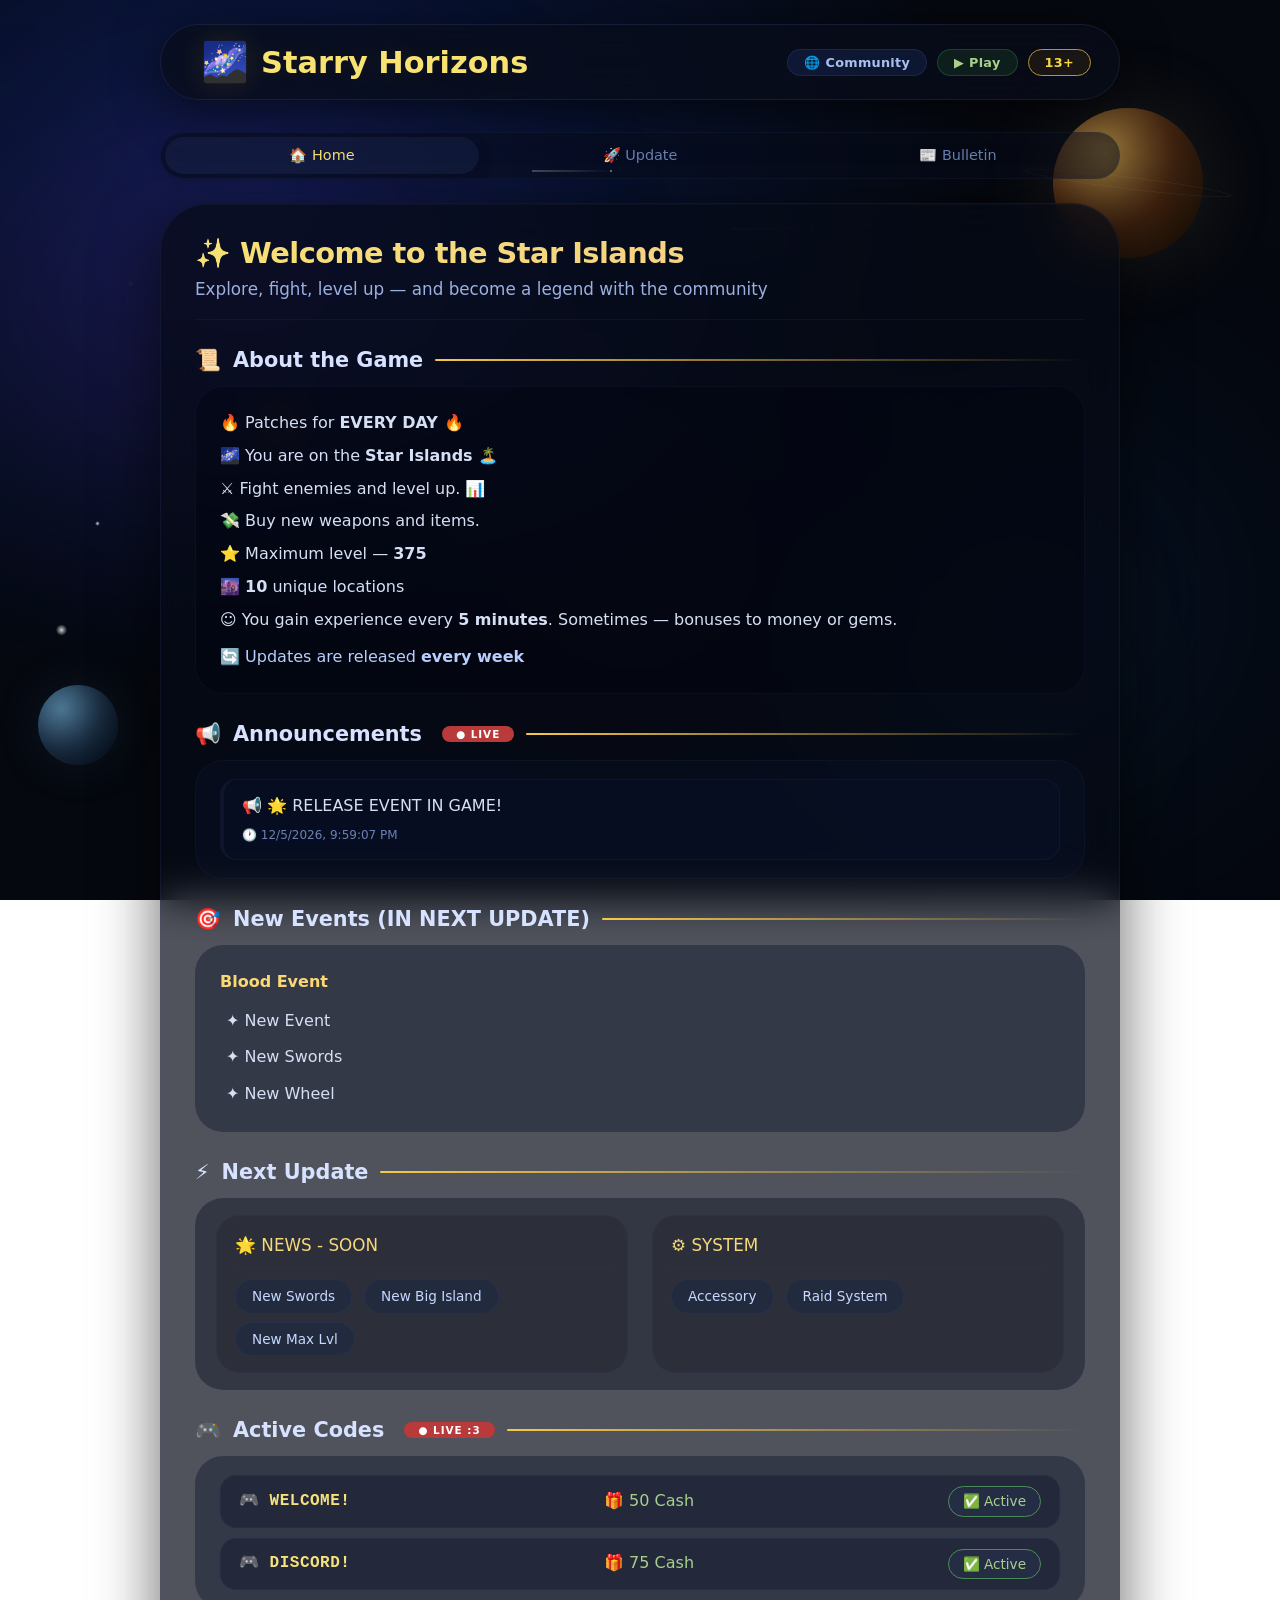
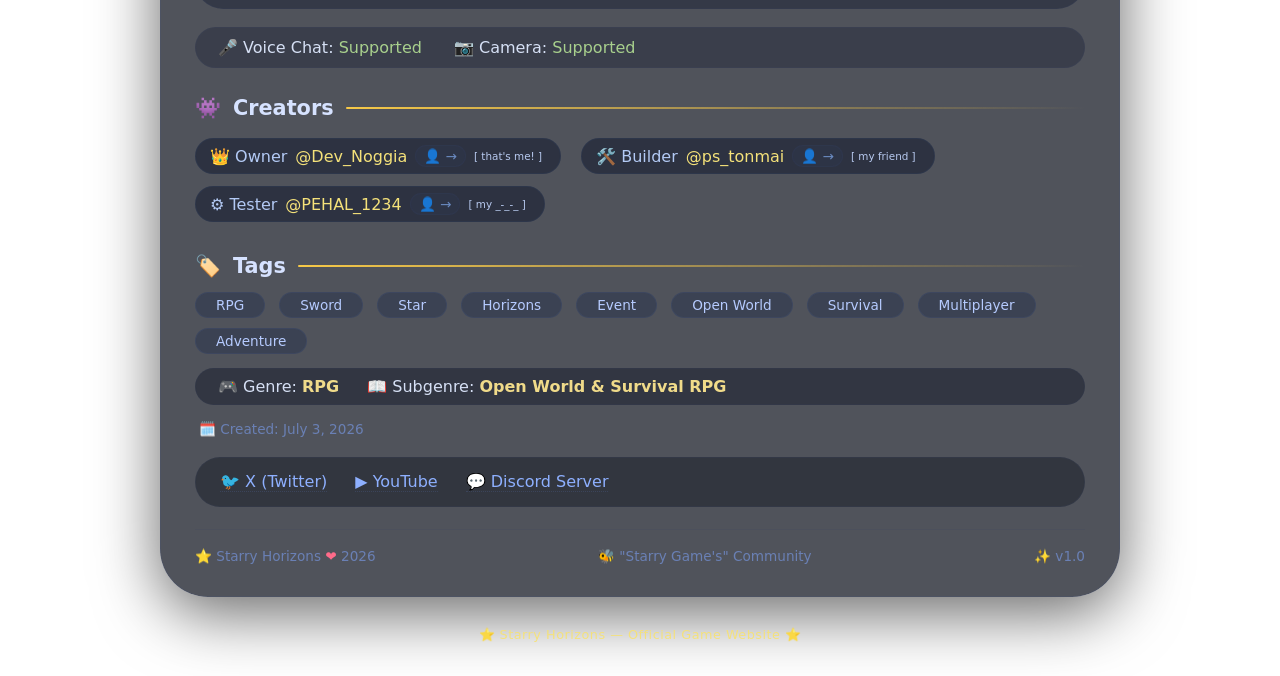
==== commit 0d903d56: "Update index.html" ====
--- a/index.html
+++ b/index.html
@@ -562,1132 +562,4 @@
     <script src="script.js"></script>
 </body>
   <link rel="icon" type="image/x-icon" href="favicon.ico">
-</html><!DOCTYPE html>
-<html lang="en">
-<head>
-    <meta charset="UTF-8">
-    <meta name="viewport" content="width=device-width, initial-scale=1.0">
-    <title>🌌 Starry Horizons — Official</title>
-    <link rel="stylesheet" href="style.css">
-    <link rel="icon" type="image/png" href="icon.png">
-</head>
-<body>
-
-    <!-- ===== SPACE BACKGROUND ===== -->
-    <div class="space-bg">
-        <div class="deep-space"></div>
-        <div class="stars-layer s1" id="starsLayer1"></div>
-        <div class="stars-layer s2" id="starsLayer2"></div>
-        <div class="stars-layer s3" id="starsLayer3"></div>
-        <div id="flaresContainer"></div>
-        <div id="shootingStarsContainer"></div>
-        <div class="nebula n1"></div>
-        <div class="nebula n2"></div>
-        <div class="nebula n3"></div>
-        <div class="nebula n4"></div>
-        <div class="galaxy g1"></div>
-        <div class="planet p1"><div class="planet-rings"></div></div>
-        <div class="planet p2"></div>
-        <div class="planet p3"></div>
-        <div class="asteroid" style="top:30%;left:10%;animation-duration:35s;"></div>
-        <div class="asteroid" style="top:70%;left:80%;animation-duration:45s;animation-delay:5s;"></div>
-        <div class="asteroid" style="top:50%;left:50%;animation-duration:50s;animation-delay:10s;"></div>
-    </div>
-
-    <div class="container">
-
-        <header class="header">
-            <div class="logo">
-                <span class="logo-icon">🌌</span>
-                Starry Horizons
-            </div>
-            <div class="header-right">
-                <a href="https://www.roblox.com/communities/599180268/Starry-Horizons-Community#!/about" target="_blank" class="badge badge-community">🌐 Community</a>
-                <a href="https://www.roblox.com/games/137646999386122/Starry-Horizons" target="_blank" class="badge badge-play">▶ Play</a>
-                <span class="badge badge-age">13+</span>
-            </div>
-        </header>
-
-        <div class="tabs">
-            <button class="tab-btn active" data-tab="home">🏠 Home</button>
-            <button class="tab-btn" data-tab="update">🚀 Update</button>
-            <button class="tab-btn" data-tab="bulletin">📰 Bulletin</button>
-        </div>
-
-        <main class="main-card">
-
-            <!-- ===== TAB: HOME ===== -->
-            <div class="tab-content active" id="tab-home">
-                <div class="intro-block">
-                    <div class="tagline">✨ Welcome to the Star Islands</div>
-                    <div class="sub">Explore, fight, level up — and become a legend with the community</div>
-                </div>
-
-                <div class="section">
-                    <div class="section-title">
-                        <span>📜</span> About the Game
-                        <span class="accent-line"></span>
-                    </div>
-                    <div class="card-block">
-                        <p>🔥 Patches for <strong>EVERY DAY 🔥</strong></p>
-                        <p>🌌 You are on the <strong>Star Islands</strong> 🏝️</p>
-                        <p>⚔️ Fight enemies and level up. 📊</p>
-                        <p>💸 Buy new weapons and items.</p>
-                        <p>⭐ Maximum level — <strong>375</strong></p>
-                        <p>🌆 <strong>10</strong> unique locations</p>
-                        <p>☺️ You gain experience every <strong>5 minutes</strong>. Sometimes — bonuses to money or gems.</p>
-                        <p style="margin-top: 8px; color: #b9ceff;">🔄 Updates are released <strong>every week</strong></p>
-                    </div>
-                </div>
-
-                <div class="section">
-                    <div class="section-title">
-                        <span>📢</span> Announcements
-                        <span class="live-badge">● LIVE</span>
-                        <span class="accent-line"></span>
-                    </div>
-                    <div class="card-block" style="background: rgba(10, 18, 40, 0.4);">
-                        <div class="announcements-list" id="announcementsContainer">
-                            <div style="text-align:center;padding:16px;color:#4f659a;">📭 No announcements</div>
-                        </div>
-                    </div>
-                </div>
-
-                <div class="section">
-                    <div class="section-title">
-                        <span>🎯</span> New Events (IN NEXT UPDATE)
-                        <span class="accent-line"></span>
-                    </div>
-                    <div class="card-block" style="background: rgba(10, 18, 40, 0.4);">
-                        <p style="font-weight: 600; color: #fad974;">Blood Event</p>
-                        <ul style="list-style: none; padding-left: 6px; margin-top: 6px;">
-                            <li style="padding: 4px 0;">✦ New Event</li>
-                            <li style="padding: 4px 0;">✦ New Swords</li>
-                            <li style="padding: 4px 0;">✦ New Wheel </li>
-                        </ul>
-                    </div>
-                </div>
-
-                <div class="section">
-                    <div class="section-title">
-                        <span>⚡</span> Next Update
-                        <span class="accent-line"></span>
-                    </div>
-                    <div class="card-block" style="background: rgba(8, 14, 30, 0.4); padding: 16px 20px;">
-                        <div class="grid-2col">
-                            <div class="col">
-                                <h4>🌟 NEWS - SOON</h4>
-                                <ul>
-                                    <li>New Swords</li>
-                                    <li>New Big Island</li>     
-                                    <li>New Max Lvl</li>                     
-                                </ul>
-                            </div>
-                            <div class="col">
-                                <h4>⚙️ SYSTEM</h4>
-                                <ul>
-                                    <li>Accessory</li>
-                                    <li>Raid System</li>
-                                </ul>
-                            </div>
-                        </div>
-                    </div>
-                </div>
-
-                <div class="section">
-                    <div class="section-title">
-                        <span>🎮</span> Active Codes
-                        <span class="live-badge">● LIVE :3 </span>
-                        <span class="accent-line"></span>
-                    </div>
-                    <div class="card-block" style="background: rgba(10, 18, 40, 0.4);">
-                        <div class="codes-grid" id="codesContainer">
-                            <div style="text-align:center;padding:16px;color:#4f659a;">✨ No codes available</div>
-                        </div>
-                    </div>
-                </div>
-
-                <div style="display: flex; flex-wrap: wrap; gap: 16px 32px; background: rgba(10, 18, 40, 0.3); padding: 10px 22px; border-radius: 60px; border: 1px solid rgba(50, 75, 120, 0.1); margin-top: 18px;">
-                    <span>🎤 Voice Chat: <span style="color: #a8d08d;">Supported</span></span>
-                    <span>📷 Camera: <span style="color: #a8d08d;">Supported</span></span>
-                </div>
-
-                <div class="section">
-                    <div class="section-title">
-                        <span>👾</span> Creators
-                        <span class="accent-line"></span>
-                    </div>
-                    <div class="creators">
-                        <span class="card">
-                            <span class="role">👑 Owner</span>
-                            <span class="name">@Dev_Noggia</span>
-                            <a href="https://www.roblox.com/users/5724338894/profile" target="_blank" class="profile-link">👤 →</a>
-                            <span style="color: #b8caf0; font-size:0.65rem;">[ that's me! ]</span>
-                        </span>
-                        <span class="card">
-                            <span class="role">🛠️ Builder</span>
-                            <span class="name">@ps_tonmai</span>
-                            <a href="https://www.roblox.com/users/3211042806/profile" target="_blank" class="profile-link">👤 →</a>
-                            <span style="color: #b8caf0; font-size:0.65rem;">[ my friend ]</span>
-                        </span>
-                        <span class="card">
-                            <span class="role">⚙️ Tester</span>
-                            <span class="name">@PEHAL_1234</span>
-                            <a href="https://www.roblox.com/users/4634912757/profile" target="_blank" class="profile-link">👤 →</a>
-                            <span style="color: #b8caf0; font-size:0.65rem;">[ my _-_-_ ]</span>
-                        </span>
-                    </div>
-                </div>
-
-                <div class="section">
-                    <div class="section-title">
-                        <span>🏷️</span> Tags
-                        <span class="accent-line"></span>
-                    </div>
-                    <div class="tag-group">
-                        <span class="tag">RPG</span>
-                        <span class="tag">Sword</span>
-                        <span class="tag">Star</span>
-                        <span class="tag">Horizons</span>
-                        <span class="tag">Event</span>
-                        <span class="tag">Open World</span>
-                        <span class="tag">Survival</span>
-                        <span class="tag">Multiplayer</span>
-                        <span class="tag">Adventure</span>
-                    </div>
-                </div>
-
-                <div style="display: flex; flex-wrap: wrap; gap: 12px 28px; background: rgba(6, 12, 28, 0.4); padding: 8px 22px; border-radius: 60px; border: 1px solid rgba(50, 75, 120, 0.1); margin-top: 14px;">
-                    <span>🎮 Genre: <strong style="color: #f0db8a;">RPG</strong></span>
-                    <span>📖 Subgenre: <strong style="color: #f0db8a;">Open World & Survival RPG</strong></span>
-                </div>
-
-                <div style="margin: 16px 0 6px; color: #6a80b5; font-size: 0.85rem; padding-left: 4px;">
-                    🗓️ Created: July 3, 2026
-                </div>
-
-                <div class="links-block">
-                    <a href="https://x.com/StarryGamesRblx" target="_blank">🐦 X (Twitter)</a>
-                    <a href="https://www.youtube.com/@Starry_Gamess" target="_blank">▶️ YouTube</a>
-                    <a href="https://discord.gg/MANnQHMST" target="_blank">💬 Discord Server</a>
-                </div>
-
-                <div class="meta-line">
-                    <span>⭐ Starry Horizons <span class="heart">❤</span> 2026</span>
-                    <span>🐝 "Starry Game's" Community</span>
-                    <span>✨ v1.0</span>
-                </div>
-
-            </div>
-
-            <!-- ===== TAB: UPDATE ===== -->
-            <div class="tab-content" id="tab-update">
-                <div class="update-container">
-                    <h1 class="update-title">🪐 NEXT UPDATE</h1>
-                    <p class="update-description">
-                     Info is Coming<br>
-                    </p>               
-                    <div class="countdown-box">
-                        <div class="countdown-label">⏳ Launch Countdown</div>
-                        <div class="countdown-grid" id="countdownGrid">
-                            <div class="countdown-item">
-                                <div class="countdown-number" id="days">00</div>
-                                <div class="countdown-label-small">Days</div>
-                            </div>
-                            <div class="countdown-item">
-                                <div class="countdown-number" id="hours">00</div>
-                                <div class="countdown-label-small">Hours</div>
-                            </div>
-                            <div class="countdown-item">
-                                <div class="countdown-number" id="minutes">00</div>
-                                <div class="countdown-label-small">Minutes</div>
-                            </div>
-                            <div class="countdown-item">
-                                <div class="countdown-number" id="seconds">00</div>
-                                <div class="countdown-label-small">Seconds</div>
-                            </div>
-                        </div>
-                        <div class="countdown-status" id="countdownStatus">
-                            UPDATE 2.0 : <span class="highlight">August 2, 2026 — 6:00 PM</span>
-                        </div>
-                    </div>
-                </div>
-            </div>
-
-            <!-- ===== TAB: BULLETIN ===== -->
-            <div class="tab-content" id="tab-bulletin">
-
-                <div class="intro-block" style="border-bottom-color: rgba(255,215,0,0.15);">
-                    <div class="tagline" style="font-size:1.6rem;">Game Bulletin</div>
-                    <div class="sub">Stay up to date with all the latest news and updates from Starry Horizons.</div>
-                </div>
-
-                <div class="bulletin-posts-vertical">
-
-                    <!-- ================== ISSUE #1 ================== -->
-                    <div class="issue-1">
-                        <div style="text-align: center; padding: 20px 0 10px 0; border-bottom: 2px solid rgba(100, 180, 255, 0.2); margin-bottom: 20px;">
-                            <h2 style="font-size: 2.4rem; font-weight: 800; color: #6bcbff; letter-spacing: 1px; text-shadow: 0 0 20px rgba(100, 180, 255, 0.1);">#1 What's Happening</h2>
-                            <h2 style="font-size: 1.4rem; font-weight: 800; color: #6bcbff; letter-spacing: 1px; text-shadow: 0 0 20px rgba(100, 180, 255, 0.1);">10 July</h2>
-                        </div>
-
-                        <!-- Post 1 -->
-                        <div class="bulletin-post">
-                            <img class="bulletin-post-image" src="https://cdn.shopify.com/s/files/1/0830/7635/0259/files/Bird.png" alt="New Epic Boss">
-                            <div class="bulletin-post-content">
-                                <h2 class="bulletin-post-title">◼︎ Dark Wanderer</h2>
-                                <div class="bulletin-post-text">
-                                    <p>A dark figure was spotted on Otroven, immediately dubbed the Dark Page.</p>
-                                    <p>He's searching for fragments of some strange artifact and wanders the islands looking for it.</p>
-                                    <p>Everyone thinks he's crazy, although Nodgia thinks he wants to open a portal to other dimensions using the machine he's currently building.</p>
-                                </div>
-                            </div>
-                        </div>
-
-                        <!-- Post 2 -->
-                        <div class="bulletin-post">
-                            <div class="bulletin-post-content">
-                                <h2 class="bulletin-post-title">📜 Legend's</h2>
-                                <div class="bulletin-post-text">
-                                    <p><strong>Legend : How the portal to the spirit world opened</strong>.</p>
-                                    <p>Long ago, Master Daigo created the Mask of Destruction that could destroy the entire world, but to protect people, he used it to open a portal to the spirit world and made a deal with the Spirit King himself that Daigo would become his pawn in exchange for the King keeping the Mask for the rest of his life.</p>
-                                    <p><br>You will find out the continuation of this story on <strong>August 2nd</strong></p>
-                                </div>
-                            </div>
-                        </div>
-
-                        <!-- Post 3 -->
-                        <div class="bulletin-post">
-                            <div class="bulletin-post-content">
-                                <h2 class="bulletin-post-title">Error... Player.blood</h2>
-                                <div class="bulletin-post-text">
-                                    <p><strong>This is not a drill.</strong></p>
-                                    <p>Errrrrrrrorrr....</p>
-                                    <p>Stabilization of the post.... </p>
-                                    <p><strong>20%</strong></p>
-                                </div>
-                            </div>
-                        </div>
-                    </div>
-
-                    <!-- ================== ISSUE #2 ================== -->
-                    <div class="issue-2">
-                        <div style="text-align: center; padding: 40px 0 10px 0; border-top: 2px solid rgba(150, 50, 255, 0.1); border-bottom: 2px solid rgba(150, 50, 255, 0.2); margin-top: 20px; margin-bottom: 20px;">
-                            <h2 style="font-size: 2.4rem; font-weight: 800; color: #c084fc; letter-spacing: 1px; text-shadow: 0 0 20px rgba(150, 50, 255, 0.1);">#2 World's</h2>
-                            <h2 style="font-size: 1.4rem; font-weight: 800; color: #c084fc; letter-spacing: 1px; text-shadow: 0 0 20px rgba(150, 50, 255, 0.1);">18 July</h2>
-                        </div>
-
-                        <!-- Post 1 -->
-                        <div class="bulletin-post">
-                            <img class="bulletin-post-image" src="https://cdn.shopify.com/s/files/1/0830/7635/0259/files/LightningStorm.png" alt="Mystery Island">
-                            <div class="bulletin-post-content">
-                                <h2 class="bulletin-post-title">😈 FINAL! New Epic Boss</h2>
-                                <div class="bulletin-post-text">
-                                    <p>The ultimate challenge awaits! A new Epic Boss has been discovered in the Star Islands. Players must gather their strongest allies to take down this fearsome creature.</p>
-                                </div>
-                            </div>
-                        </div>
-                        
-                        <!-- Post 2 -->
-                        <div class="bulletin-post">
-                            <div class="bulletin-post-content">
-                                <h2 class="bulletin-post-title">◼︎ Dark Wanderer</h2>
-                                <div class="bulletin-post-text">
-                                    <p>The Dark Wanderer has recovered the Artifact Shards. Now he and his partner, Daigo's son Loki, are brewing a <strong>Stobelizing Material</strong> for this artifact.</p>
-                                </div>
-                            </div>
-                        </div>
-
-                        <!-- Post 3 -->
-                        <div class="bulletin-post">
-                            <div class="bulletin-post-content">
-                                <h2 class="bulletin-post-title">🚀 Update 2.0 — FINAL of The 1 World</h2>
-                                <div class="bulletin-post-text">
-                                    <p>UPDATE IN : <strong>02.08.26 18:00</strong>.</p>
-                                </div>
-                            </div>
-                        </div>
-                    </div>
-
-                    <!-- ================== ISSUE #4 ================== -->
-                    <div class="issue-4">
-                        <div style="text-align: center; padding: 40px 0 10px 0; border-top: 2px solid rgba(255, 215, 0, 0.1); border-bottom: 2px solid rgba(255, 215, 0, 0.2); margin-top: 20px; margin-bottom: 20px;">
-                            <h2 style="font-size: 2.4rem; font-weight: 800; color: #f7e272; letter-spacing: 1px; text-shadow: 0 0 20px rgba(255, 215, 0, 0.1);">#4 The Awakening</h2>
-                            <h2 style="font-size: 1.4rem; font-weight: 800; color: #f7e272; letter-spacing: 1px; text-shadow: 0 0 20px rgba(255, 215, 0, 0.1);">28 July</h2>
-                        </div>
-
-                        <!-- Пост 1 -->
-                        <div class="bulletin-post">
-                            <div class="bulletin-post-content">
-                                <img class="bulletin-post-image" src="https://cdn.shopify.com/s/files/1/0830/7635/0259/files/PotionBrews.png" alt="Mystery Island">
-                                <h2 class="bulletin-post-title">⚡ The Material is Complete</h2>
-                                <div class="bulletin-post-text">
-                                    <p>The Dark Wanderer and Loki have finally finished their work. The <strong>Stobelizing Material</strong> is fully synthesized. The <strong>Artifact</strong> has been reconstructed.</p>
-                                    <p>They are no longer searching. They are <strong>waiting</strong>.</p>
-                                </div>
-                            </div>
-                        </div>
-
-                        <!-- Пост 2 -->
-                        <div class="bulletin-post">
-                            <div class="bulletin-post-content">
-                                <h2 class="bulletin-post-title">📖 The Second Legend</h2>
-                                <div class="bulletin-post-text">
-                                    <p><strong>Legend of the Void King</strong>.</p>
-                                    <p>Long before the Mask of Destruction, there was the Void King — a being born from the emptiness between worlds. He created the <strong>Artifact</strong> as a key to enter the mortal realm. Daigo did not destroy the Void King... he merely <strong>imprisoned</strong> him.</p>
-                                    <p><br>The Artifact is the key. The Material is the fuel. <strong>The Void King is waking up.</strong></p>
-                                </div>
-                            </div>
-                        </div>
-
-                        <!-- Пост 3 -->
-                        <div class="bulletin-post">
-                            <div class="bulletin-post-content">
-                                <h2 class="bulletin-post-title">🛡️ Nodgia's Call</h2>
-                                <div class="bulletin-post-text">
-                                    <p><strong>This is Nodgia.</strong></p>
-                                    <p>The system is no longer safe. The Wanderer and Loki have gone too far.</p>
-                                    <p>I built this world. I built the <strong>Star Islands</strong>. And I will not let the Void King destroy what we have created.</p>
-                                    <p><br>I am taking control. I am ready to defend the islands. <strong>Prepare for war.</strong></p>
-                                    <p style="color: #ffffff; text-shadow: 0 0 10px rgba(255,255,255,0.2);">— Nodgia.</p>
-                                </div>
-                            </div>
-                        </div>
-                    </div>
-
-                    <!-- ================== ISSUE #5 ================== -->
-                    <div class="issue-4">
-                        <div style="text-align: center; padding: 40px 0 10px 0; border-top: 3px solid rgba(255, 215, 0, 0.3); border-bottom: 3px solid rgba(255, 215, 0, 0.3); margin-top: 20px; margin-bottom: 20px; background: rgba(0,0,0,0.3); border-radius: 12px;">
-                            <h2 style="font-size: 2.8rem; font-weight: 900; color: #ffd700; letter-spacing: 2px; text-shadow: 0 0 40px rgba(255, 215, 0, 0.2);">#5 FINAL COUNTDOWN</h2>
-                            <p style="color: #aac0f0; font-size: 1.1rem; margin-top: 6px; letter-spacing: 1px;">— Season 1 Finale —</p>
-                            <p style="color: #aac0f0; font-size: 1.1rem; margin-top: 6px; letter-spacing: 1px;">4 August</p>
-                        </div>
-
-                        <div class="bulletin-post">
-                            <img class="bulletin-post-image" src="https://136474-2.myshopify.com/cdn/shop/articles/MysteryMan.png" alt="Nodgia on the bench">
-                            <div class="bulletin-post-content">
-                                <h2 class="bulletin-post-title">☕ The Watcher on the Bench</h2>
-                                <div class="bulletin-post-text" style="color: #e8e0c0;">
-                                    <p>There is a quiet spot on the Star Islands, right in the middle of the market district. A single wooden bench, looking out at the horizon.</p>
-                                    <p>If you walk by at dawn, you might see a familiar figure sitting there. <strong>Nodgia</strong>. Just sitting. No armor. No sword.</p>
-                                    <p>He's not waiting for players. He's not watching the island. He's just... <em>listening</em>. To the hum of the world. To the wind.</p>
-                                    <p>It feels different this time. There's a weight in the air. Something is coming.</p>
-                                    <p><strong>He won't be here for much longer.</strong></p>
-                                </div>
-                            </div>
-                        </div>
-
-                        <div class="bulletin-post">
-                            <div class="bulletin-post-content">
-                                <h2 class="bulletin-post-title">🌫️ The Calm Before</h2>
-                                <div class="bulletin-post-text" style="color: #e8e0c0;">
-                                    <p>Some say the Dark Wanderer is still walking the islands. Others say he's been gone for days.</p>
-                                    <p>Loki hasn't been seen since the last update.</p>
-                                    <p>But the silence itself is a sound.</p>
-                                    <p style="color: #8a9aaa; font-style: italic;">The islands are holding their breath.</p>
-                                </div>
-                            </div>
-                        </div>
-
-                        <div class="bulletin-post">
-                            <div class="bulletin-post-content">
-                                <h2 class="bulletin-post-title">🌌 A Power Unknown</h2>
-                                <div class="bulletin-post-text" style="color: #e8e0c0;">
-                                    <p>Nodgia built the islands. That much is known.</p>
-                                    <p>But what else is he capable of?</p>
-                                    <p>No one has seen him fight. No one knows how deep his power goes.</p>
-                                    <p style="color: #ffd700; text-shadow: 0 0 20px rgba(255, 215, 0, 0.1); font-weight: bold; font-style: italic;">When the time comes... perhaps we'll find out.</p>
-                                </div>
-                            </div>
-                        </div>
-
-                        <div class="bulletin-post">
-                            <div class="bulletin-post-content">
-                                <h2 class="bulletin-post-title">⏳ The World Will Change in 6 Days</h2>
-                                <div class="bulletin-post-text" style="color: #e8e0c0;">
-                                    <p>Something is happening.</p>
-                                    <p>Nodgia is sitting on the bench. The Wanderer is nowhere to be found. The island feels different.</p>
-                                    <p><strong>6 days.</strong></p>
-                                    <p style="color: #ff6b6b; font-weight: bold;">The Season 1 Finale is coming.</p>
-                                    <p style="color: #f7e272; text-shadow: 0 0 20px rgba(247, 201, 72, 0.1); font-weight: bold; font-size: 1.2rem;">Something bigger than the islands will begin soon.</p>
-                                </div>
-                            </div>
-                        </div>
-                    </div>
-
-                    <!-- ================== ISSUE #6 ================== -->
-                    <div class="issue-6">
-                        <div style="text-align: center; padding: 40px 0 10px 0; border-top: 3px solid rgba(255, 0, 0, 0.4); border-bottom: 3px solid rgba(255, 0, 0, 0.4); margin-top: 20px; margin-bottom: 20px; background: rgba(0,0,0,0.3); border-radius: 12px;">
-                            <h2 style="font-size: 2.8rem; font-weight: 900; color: #ff3b3b; letter-spacing: 2px; text-shadow: 0 0 50px rgba(255, 0, 0, 0.2);">#6 THREE DAYS LEFT</h2>
-                            <p style="color: #aac0f0; font-size: 1.1rem; margin-top: 6px; letter-spacing: 1px;">— The countdown is over —</p>
-                            <p style="color: #aac0f0; font-size: 1.1rem; margin-top: 6px; letter-spacing: 1px;">6 August</p>
-                        </div>
-
-                        <div class="bulletin-post">
-                            <img class="bulletin-post-image" src="https://136474-2.myshopify.com/cdn/shop/articles/BrokenShip.png" alt="Three Days Left">
-                            <div class="bulletin-post-content">
-                                <h2 class="bulletin-post-title">⏳ The Clock is Ticking</h2>
-                                <div class="bulletin-post-text">
-                                    <p><strong>3 days.</strong> That's all we have left.</p>
-                                    <p>The bench is empty. The Wanderer has disappeared. The sky above the islands has turned grey.</p>
-                                    <p style="color: #ff6b6b; font-weight: bold;">Something is coming. And it's almost here.</p>
-                                </div>
-                            </div>
-                        </div>
-
-                        <div class="bulletin-post">
-                            <div class="bulletin-post-content">
-                                <h2 class="bulletin-post-title">🌀 The Portal is Alive</h2>
-                                <div class="bulletin-post-text">
-                                    <p>Loki has finished his work. The machine is humming. The portal is breathing.</p>
-                                    <p style="color: #ff8c00; font-weight: bold;">On the third day from now — the sky will crack open.</p>
-                                    <p>When it does... there will be no warning. No time to run.</p>
-                                    <p style="color: #ffffff; text-shadow: 0 0 10px rgba(255, 255, 255, 0.2);">Just the storm.</p>
-                                </div>
-                            </div>
-                        </div>
-
-                        <div class="bulletin-post">
-                            <div class="bulletin-post-content">
-                                <h2 class="bulletin-post-title">⚔️ The Final Stand</h2>
-                                <div class="bulletin-post-text">
-                                    <p>Nodgia is gone. The Wanderer is gone. <strong>Everyone is preparing.</strong></p>
-                                    <p style="color: #ffd700; text-shadow: 0 0 20px rgba(255, 215, 0, 0.1); font-weight: bold;">In 3 days, everything changes.</p>
-                                    <p>Be ready. Be there. Or be left behind.</p>
-                                    <p style="color: #ffffff; text-shadow: 0 0 10px rgba(255, 255, 255, 0.2);">— The Season 1 Finale —</p>
-                                </div>
-                            </div>
-                        </div>
-                    </div>
-<!-- ================== ISSUE #7 ================== -->
-<div class="issue-4">
-    <div style="text-align: center; padding: 40px 0 10px 0; border-top: 3px solid rgba(180, 130, 255, 0.3); border-bottom: 3px solid rgba(180, 130, 255, 0.3); margin-top: 20px; margin-bottom: 20px; background: rgba(0,0,0,0.3); border-radius: 12px;">
-        <h2 style="font-size: 2.8rem; font-weight: 900; color: #b882ff; letter-spacing: 2px; text-shadow: 0 0 40px rgba(180, 130, 255, 0.2);">#7 THE SHIFT</h2>
-        <p style="color: #aac0f0; font-size: 1.1rem; margin-top: 6px; letter-spacing: 1px;">— Season 1: The Turning Point —</p>
-    </div>
-
-    <!-- Пост 1 -->
-    <div class="bulletin-post">
-        <div class="bulletin-post-content">
-            <h2 class="bulletin-post-title">⚔️ The Wanderer's Victory</h2>
-            <div class="bulletin-post-text" style="color: #e8e0c0;">
-                <p>The Void King has been defeated.</p>
-                <p>Not by Nodgia. Not by the islands. By the one who started it all.</p>
-                <p style="color: #c084fc; font-weight: bold;">The Dark Wanderer stood alone against the King of Emptiness — and he did not fall. He <em>conquered</em>.</p>
-                <p>The Void King has been shattered, his essence scattered across the void. The Wanderer did not run. He did not hide. He <em>took</em> what he needed.</p>
-            </div>
-        </div>
-    </div>
-
-    <!-- Пост 2 -->
-    <div class="bulletin-post">
-        <div class="bulletin-post-content">
-            <h2 class="bulletin-post-title">🗡️ The Basalt Blade</h2>
-            <div class="bulletin-post-text" style="color: #e8e0c0;">
-                <p>He left with something.</p>
-                <p>Among the remnants of the Void King, the Wanderer claimed an ancient relic — a weapon forged from the very core of the world:</p>
-                <p style="color: #ffd700; text-shadow: 0 0 20px rgba(255, 215, 0, 0.1); font-weight: bold;">The Basalt Blade.</p>
-                <p>A sword of endless weight. A relic of creation, twisted into a tool of endings.</p>
-                <p style="color: #c084fc; font-weight: bold;">He has it now. The second Artifact.</p>
-            </div>
-        </div>
-    </div>
-
-    <!-- Пост 3 -->
-    <div class="bulletin-post">
-        <div class="bulletin-post-content">
-            <h2 class="bulletin-post-title">🌀 The Zero Point</h2>
-            <div class="bulletin-post-text" style="color: #e8e0c0;">
-                <p>I am watching from a distance.</p>
-                <p>I see what he has done. I see what he carries.</p>
-                <p>He took the fight. He won the battle. But the war is not over — <em>it is just beginning.</em></p>
-                <p style="color: #ffffff; text-shadow: 0 0 10px rgba(255, 255, 255, 0.2);">I am preparing. My power is not what it used to be. It is <em>more</em>. It is <em>deeper</em>.</p>
-                <p style="color: #f7e272; text-shadow: 0 0 20px rgba(247, 201, 72, 0.1); font-weight: bold;">I am gathering every spark of strength I have left.</p>
-                <p>And when the time comes…</p>
-                <p style="color: #ffffff; text-shadow: 0 0 10px rgba(255, 255, 255, 0.2); font-size: 1.2rem; font-weight: bold;">I will create <strong>The Zero Point</strong>.</p>
-                <p style="color: #8a9aaa; font-style: italic;">Not to destroy. Not to flee. To <em>anchor</em>.</p>
-                <p style="color: #ffffff; text-shadow: 0 0 10px rgba(255, 255, 255, 0.2);">— Nodgia.</p>
-            </div>
-        </div>
-    </div>
-</div>
-                </div>
-
-            </div>
-
-        </main>
-
-        <div style="text-align: center; font-size: 0.8rem; color: #f7e272; margin-top: 12px; letter-spacing: 0.5px; opacity: 0.9; padding: 10px 0;">
-            ⭐ Starry Horizons — Official Game Website ⭐
-        </div>
-
-    </div>
-
-    <script src="script.js"></script>
-</body>
-  <link rel="icon" type="image/x-icon" href="favicon.ico">
-</html><!DOCTYPE html>
-<html lang="en">
-<head>
-    <meta charset="UTF-8">
-    <meta name="viewport" content="width=device-width, initial-scale=1.0">
-    <title>🌌 Starry Horizons — Official</title>
-    <link rel="stylesheet" href="style.css">
-    <link rel="icon" type="image/png" href="icon.png">
-</head>
-<body>
-
-    <!-- ===== SPACE BACKGROUND ===== -->
-    <div class="space-bg">
-        <div class="deep-space"></div>
-        <div class="stars-layer s1" id="starsLayer1"></div>
-        <div class="stars-layer s2" id="starsLayer2"></div>
-        <div class="stars-layer s3" id="starsLayer3"></div>
-        <div id="flaresContainer"></div>
-        <div id="shootingStarsContainer"></div>
-        <div class="nebula n1"></div>
-        <div class="nebula n2"></div>
-        <div class="nebula n3"></div>
-        <div class="nebula n4"></div>
-        <div class="galaxy g1"></div>
-        <div class="planet p1"><div class="planet-rings"></div></div>
-        <div class="planet p2"></div>
-        <div class="planet p3"></div>
-        <div class="asteroid" style="top:30%;left:10%;animation-duration:35s;"></div>
-        <div class="asteroid" style="top:70%;left:80%;animation-duration:45s;animation-delay:5s;"></div>
-        <div class="asteroid" style="top:50%;left:50%;animation-duration:50s;animation-delay:10s;"></div>
-    </div>
-
-    <div class="container">
-
-        <header class="header">
-            <div class="logo">
-                <span class="logo-icon">🌌</span>
-                Starry Horizons
-            </div>
-            <div class="header-right">
-                <a href="https://www.roblox.com/communities/599180268/Starry-Horizons-Community#!/about" target="_blank" class="badge badge-community">🌐 Community</a>
-                <a href="https://www.roblox.com/games/137646999386122/Starry-Horizons" target="_blank" class="badge badge-play">▶ Play</a>
-                <span class="badge badge-age">13+</span>
-            </div>
-        </header>
-
-        <div class="tabs">
-            <button class="tab-btn active" data-tab="home">🏠 Home</button>
-            <button class="tab-btn" data-tab="update">🚀 Update</button>
-            <button class="tab-btn" data-tab="bulletin">📰 Bulletin</button>
-        </div>
-
-        <main class="main-card">
-
-            <!-- ===== TAB: HOME ===== -->
-            <div class="tab-content active" id="tab-home">
-                <div class="intro-block">
-                    <div class="tagline">✨ Welcome to the Star Islands</div>
-                    <div class="sub">Explore, fight, level up — and become a legend with the community</div>
-                </div>
-
-                <div class="section">
-                    <div class="section-title">
-                        <span>📜</span> About the Game
-                        <span class="accent-line"></span>
-                    </div>
-                    <div class="card-block">
-                        <p>🔥 Patches for <strong>EVERY DAY 🔥</strong></p>
-                        <p>🌌 You are on the <strong>Star Islands</strong> 🏝️</p>
-                        <p>⚔️ Fight enemies and level up. 📊</p>
-                        <p>💸 Buy new weapons and items.</p>
-                        <p>⭐ Maximum level — <strong>375</strong></p>
-                        <p>🌆 <strong>10</strong> unique locations</p>
-                        <p>☺️ You gain experience every <strong>5 minutes</strong>. Sometimes — bonuses to money or gems.</p>
-                        <p style="margin-top: 8px; color: #b9ceff;">🔄 Updates are released <strong>every week</strong></p>
-                    </div>
-                </div>
-
-                <div class="section">
-                    <div class="section-title">
-                        <span>📢</span> Announcements
-                        <span class="live-badge">● LIVE</span>
-                        <span class="accent-line"></span>
-                    </div>
-                    <div class="card-block" style="background: rgba(10, 18, 40, 0.4);">
-                        <div class="announcements-list" id="announcementsContainer">
-                            <div style="text-align:center;padding:16px;color:#4f659a;">📭 No announcements</div>
-                        </div>
-                    </div>
-                </div>
-
-                <div class="section">
-                    <div class="section-title">
-                        <span>🎯</span> New Events (IN NEXT UPDATE)
-                        <span class="accent-line"></span>
-                    </div>
-                    <div class="card-block" style="background: rgba(10, 18, 40, 0.4);">
-                        <p style="font-weight: 600; color: #fad974;">Blood Event</p>
-                        <ul style="list-style: none; padding-left: 6px; margin-top: 6px;">
-                            <li style="padding: 4px 0;">✦ New Event</li>
-                            <li style="padding: 4px 0;">✦ New Swords</li>
-                            <li style="padding: 4px 0;">✦ New Wheel </li>
-                        </ul>
-                    </div>
-                </div>
-
-                <div class="section">
-                    <div class="section-title">
-                        <span>⚡</span> Next Update
-                        <span class="accent-line"></span>
-                    </div>
-                    <div class="card-block" style="background: rgba(8, 14, 30, 0.4); padding: 16px 20px;">
-                        <div class="grid-2col">
-                            <div class="col">
-                                <h4>🌟 NEWS - SOON</h4>
-                                <ul>
-                                    <li>New Swords</li>
-                                    <li>New Big Island</li>     
-                                    <li>New Max Lvl</li>                     
-                                </ul>
-                            </div>
-                            <div class="col">
-                                <h4>⚙️ SYSTEM</h4>
-                                <ul>
-                                    <li>Accessory</li>
-                                    <li>Raid System</li>
-                                </ul>
-                            </div>
-                        </div>
-                    </div>
-                </div>
-
-                <div class="section">
-                    <div class="section-title">
-                        <span>🎮</span> Active Codes
-                        <span class="live-badge">● LIVE :3 </span>
-                        <span class="accent-line"></span>
-                    </div>
-                    <div class="card-block" style="background: rgba(10, 18, 40, 0.4);">
-                        <div class="codes-grid" id="codesContainer">
-                            <div style="text-align:center;padding:16px;color:#4f659a;">✨ No codes available</div>
-                        </div>
-                    </div>
-                </div>
-
-                <div style="display: flex; flex-wrap: wrap; gap: 16px 32px; background: rgba(10, 18, 40, 0.3); padding: 10px 22px; border-radius: 60px; border: 1px solid rgba(50, 75, 120, 0.1); margin-top: 18px;">
-                    <span>🎤 Voice Chat: <span style="color: #a8d08d;">Supported</span></span>
-                    <span>📷 Camera: <span style="color: #a8d08d;">Supported</span></span>
-                </div>
-
-                <div class="section">
-                    <div class="section-title">
-                        <span>👾</span> Creators
-                        <span class="accent-line"></span>
-                    </div>
-                    <div class="creators">
-                        <span class="card">
-                            <span class="role">👑 Owner</span>
-                            <span class="name">@Dev_Noggia</span>
-                            <a href="https://www.roblox.com/users/5724338894/profile" target="_blank" class="profile-link">👤 →</a>
-                            <span style="color: #b8caf0; font-size:0.65rem;">[ that's me! ]</span>
-                        </span>
-                        <span class="card">
-                            <span class="role">🛠️ Builder</span>
-                            <span class="name">@ps_tonmai</span>
-                            <a href="https://www.roblox.com/users/3211042806/profile" target="_blank" class="profile-link">👤 →</a>
-                            <span style="color: #b8caf0; font-size:0.65rem;">[ my friend ]</span>
-                        </span>
-                        <span class="card">
-                            <span class="role">⚙️ Tester</span>
-                            <span class="name">@PEHAL_1234</span>
-                            <a href="https://www.roblox.com/users/4634912757/profile" target="_blank" class="profile-link">👤 →</a>
-                            <span style="color: #b8caf0; font-size:0.65rem;">[ my _-_-_ ]</span>
-                        </span>
-                    </div>
-                </div>
-
-                <div class="section">
-                    <div class="section-title">
-                        <span>🏷️</span> Tags
-                        <span class="accent-line"></span>
-                    </div>
-                    <div class="tag-group">
-                        <span class="tag">RPG</span>
-                        <span class="tag">Sword</span>
-                        <span class="tag">Star</span>
-                        <span class="tag">Horizons</span>
-                        <span class="tag">Event</span>
-                        <span class="tag">Open World</span>
-                        <span class="tag">Survival</span>
-                        <span class="tag">Multiplayer</span>
-                        <span class="tag">Adventure</span>
-                    </div>
-                </div>
-
-                <div style="display: flex; flex-wrap: wrap; gap: 12px 28px; background: rgba(6, 12, 28, 0.4); padding: 8px 22px; border-radius: 60px; border: 1px solid rgba(50, 75, 120, 0.1); margin-top: 14px;">
-                    <span>🎮 Genre: <strong style="color: #f0db8a;">RPG</strong></span>
-                    <span>📖 Subgenre: <strong style="color: #f0db8a;">Open World & Survival RPG</strong></span>
-                </div>
-
-                <div style="margin: 16px 0 6px; color: #6a80b5; font-size: 0.85rem; padding-left: 4px;">
-                    🗓️ Created: July 3, 2026
-                </div>
-
-                <div class="links-block">
-                    <a href="https://x.com/StarryGamesRblx" target="_blank">🐦 X (Twitter)</a>
-                    <a href="https://www.youtube.com/@Starry_Gamess" target="_blank">▶️ YouTube</a>
-                    <a href="https://discord.gg/MANnQHMST" target="_blank">💬 Discord Server</a>
-                </div>
-
-                <div class="meta-line">
-                    <span>⭐ Starry Horizons <span class="heart">❤</span> 2026</span>
-                    <span>🐝 "Starry Game's" Community</span>
-                    <span>✨ v1.0</span>
-                </div>
-
-            </div>
-
-            <!-- ===== TAB: UPDATE ===== -->
-            <div class="tab-content" id="tab-update">
-                <div class="update-container">
-                    <h1 class="update-title">🪐 NEXT UPDATE</h1>
-                    <p class="update-description">
-                     Info is Coming<br>
-                    </p>               
-                    <div class="countdown-box">
-                        <div class="countdown-label">⏳ Launch Countdown</div>
-                        <div class="countdown-grid" id="countdownGrid">
-                            <div class="countdown-item">
-                                <div class="countdown-number" id="days">00</div>
-                                <div class="countdown-label-small">Days</div>
-                            </div>
-                            <div class="countdown-item">
-                                <div class="countdown-number" id="hours">00</div>
-                                <div class="countdown-label-small">Hours</div>
-                            </div>
-                            <div class="countdown-item">
-                                <div class="countdown-number" id="minutes">00</div>
-                                <div class="countdown-label-small">Minutes</div>
-                            </div>
-                            <div class="countdown-item">
-                                <div class="countdown-number" id="seconds">00</div>
-                                <div class="countdown-label-small">Seconds</div>
-                            </div>
-                        </div>
-                        <div class="countdown-status" id="countdownStatus">
-                            UPDATE 2.0 : <span class="highlight">August 2, 2026 — 6:00 PM</span>
-                        </div>
-                    </div>
-                </div>
-            </div>
-
-            <!-- ===== TAB: BULLETIN ===== -->
-            <div class="tab-content" id="tab-bulletin">
-
-                <div class="intro-block" style="border-bottom-color: rgba(255,215,0,0.15);">
-                    <div class="tagline" style="font-size:1.6rem;">Game Bulletin</div>
-                    <div class="sub">Stay up to date with all the latest news and updates from Starry Horizons.</div>
-                </div>
-
-                <div class="bulletin-posts-vertical">
-
-                    <!-- ================== ISSUE #1 ================== -->
-                    <div class="issue-1">
-                        <div style="text-align: center; padding: 20px 0 10px 0; border-bottom: 2px solid rgba(100, 180, 255, 0.2); margin-bottom: 20px;">
-                            <h2 style="font-size: 2.4rem; font-weight: 800; color: #6bcbff; letter-spacing: 1px; text-shadow: 0 0 20px rgba(100, 180, 255, 0.1);">#1 What's Happening</h2>
-                            <h2 style="font-size: 1.4rem; font-weight: 800; color: #6bcbff; letter-spacing: 1px; text-shadow: 0 0 20px rgba(100, 180, 255, 0.1);">10 July</h2>
-                        </div>
-
-                        <!-- Post 1 -->
-                        <div class="bulletin-post">
-                            <img class="bulletin-post-image" src="https://cdn.shopify.com/s/files/1/0830/7635/0259/files/Bird.png" alt="New Epic Boss">
-                            <div class="bulletin-post-content">
-                                <h2 class="bulletin-post-title">◼︎ Dark Wanderer</h2>
-                                <div class="bulletin-post-text">
-                                    <p>A dark figure was spotted on Otroven, immediately dubbed the Dark Page.</p>
-                                    <p>He's searching for fragments of some strange artifact and wanders the islands looking for it.</p>
-                                    <p>Everyone thinks he's crazy, although Nodgia thinks he wants to open a portal to other dimensions using the machine he's currently building.</p>
-                                </div>
-                            </div>
-                        </div>
-
-                        <!-- Post 2 -->
-                        <div class="bulletin-post">
-                            <div class="bulletin-post-content">
-                                <h2 class="bulletin-post-title">📜 Legend's</h2>
-                                <div class="bulletin-post-text">
-                                    <p><strong>Legend : How the portal to the spirit world opened</strong>.</p>
-                                    <p>Long ago, Master Daigo created the Mask of Destruction that could destroy the entire world, but to protect people, he used it to open a portal to the spirit world and made a deal with the Spirit King himself that Daigo would become his pawn in exchange for the King keeping the Mask for the rest of his life.</p>
-                                    <p><br>You will find out the continuation of this story on <strong>August 2nd</strong></p>
-                                </div>
-                            </div>
-                        </div>
-
-                        <!-- Post 3 -->
-                        <div class="bulletin-post">
-                            <div class="bulletin-post-content">
-                                <h2 class="bulletin-post-title">Error... Player.blood</h2>
-                                <div class="bulletin-post-text">
-                                    <p><strong>This is not a drill.</strong></p>
-                                    <p>Errrrrrrrorrr....</p>
-                                    <p>Stabilization of the post.... </p>
-                                    <p><strong>20%</strong></p>
-                                </div>
-                            </div>
-                        </div>
-                    </div>
-
-                    <!-- ================== ISSUE #2 ================== -->
-                    <div class="issue-2">
-                        <div style="text-align: center; padding: 40px 0 10px 0; border-top: 2px solid rgba(150, 50, 255, 0.1); border-bottom: 2px solid rgba(150, 50, 255, 0.2); margin-top: 20px; margin-bottom: 20px;">
-                            <h2 style="font-size: 2.4rem; font-weight: 800; color: #c084fc; letter-spacing: 1px; text-shadow: 0 0 20px rgba(150, 50, 255, 0.1);">#2 World's</h2>
-                            <h2 style="font-size: 1.4rem; font-weight: 800; color: #c084fc; letter-spacing: 1px; text-shadow: 0 0 20px rgba(150, 50, 255, 0.1);">18 July</h2>
-                        </div>
-
-                        <!-- Post 1 -->
-                        <div class="bulletin-post">
-                            <img class="bulletin-post-image" src="https://cdn.shopify.com/s/files/1/0830/7635/0259/files/LightningStorm.png" alt="Mystery Island">
-                            <div class="bulletin-post-content">
-                                <h2 class="bulletin-post-title">😈 FINAL! New Epic Boss</h2>
-                                <div class="bulletin-post-text">
-                                    <p>The ultimate challenge awaits! A new Epic Boss has been discovered in the Star Islands. Players must gather their strongest allies to take down this fearsome creature.</p>
-                                </div>
-                            </div>
-                        </div>
-                        
-                        <!-- Post 2 -->
-                        <div class="bulletin-post">
-                            <div class="bulletin-post-content">
-                                <h2 class="bulletin-post-title">◼︎ Dark Wanderer</h2>
-                                <div class="bulletin-post-text">
-                                    <p>The Dark Wanderer has recovered the Artifact Shards. Now he and his partner, Daigo's son Loki, are brewing a <strong>Stobelizing Material</strong> for this artifact.</p>
-                                </div>
-                            </div>
-                        </div>
-
-                        <!-- Post 3 -->
-                        <div class="bulletin-post">
-                            <div class="bulletin-post-content">
-                                <h2 class="bulletin-post-title">🚀 Update 2.0 — FINAL of The 1 World</h2>
-                                <div class="bulletin-post-text">
-                                    <p>UPDATE IN : <strong>02.08.26 18:00</strong>.</p>
-                                </div>
-                            </div>
-                        </div>
-                    </div>
-
-                    <!-- ================== ISSUE #4 ================== -->
-                    <div class="issue-4">
-                        <div style="text-align: center; padding: 40px 0 10px 0; border-top: 2px solid rgba(255, 215, 0, 0.1); border-bottom: 2px solid rgba(255, 215, 0, 0.2); margin-top: 20px; margin-bottom: 20px;">
-                            <h2 style="font-size: 2.4rem; font-weight: 800; color: #f7e272; letter-spacing: 1px; text-shadow: 0 0 20px rgba(255, 215, 0, 0.1);">#4 The Awakening</h2>
-                            <h2 style="font-size: 1.4rem; font-weight: 800; color: #f7e272; letter-spacing: 1px; text-shadow: 0 0 20px rgba(255, 215, 0, 0.1);">28 July</h2>
-                        </div>
-
-                        <!-- Пост 1 -->
-                        <div class="bulletin-post">
-                            <div class="bulletin-post-content">
-                                <img class="bulletin-post-image" src="https://cdn.shopify.com/s/files/1/0830/7635/0259/files/PotionBrews.png" alt="Mystery Island">
-                                <h2 class="bulletin-post-title">⚡ The Material is Complete</h2>
-                                <div class="bulletin-post-text">
-                                    <p>The Dark Wanderer and Loki have finally finished their work. The <strong>Stobelizing Material</strong> is fully synthesized. The <strong>Artifact</strong> has been reconstructed.</p>
-                                    <p>They are no longer searching. They are <strong>waiting</strong>.</p>
-                                </div>
-                            </div>
-                        </div>
-
-                        <!-- Пост 2 -->
-                        <div class="bulletin-post">
-                            <div class="bulletin-post-content">
-                                <h2 class="bulletin-post-title">📖 The Second Legend</h2>
-                                <div class="bulletin-post-text">
-                                    <p><strong>Legend of the Void King</strong>.</p>
-                                    <p>Long before the Mask of Destruction, there was the Void King — a being born from the emptiness between worlds. He created the <strong>Artifact</strong> as a key to enter the mortal realm. Daigo did not destroy the Void King... he merely <strong>imprisoned</strong> him.</p>
-                                    <p><br>The Artifact is the key. The Material is the fuel. <strong>The Void King is waking up.</strong></p>
-                                </div>
-                            </div>
-                        </div>
-
-                        <!-- Пост 3 -->
-                        <div class="bulletin-post">
-                            <div class="bulletin-post-content">
-                                <h2 class="bulletin-post-title">🛡️ Nodgia's Call</h2>
-                                <div class="bulletin-post-text">
-                                    <p><strong>This is Nodgia.</strong></p>
-                                    <p>The system is no longer safe. The Wanderer and Loki have gone too far.</p>
-                                    <p>I built this world. I built the <strong>Star Islands</strong>. And I will not let the Void King destroy what we have created.</p>
-                                    <p><br>I am taking control. I am ready to defend the islands. <strong>Prepare for war.</strong></p>
-                                    <p style="color: #ffffff; text-shadow: 0 0 10px rgba(255,255,255,0.2);">— Nodgia.</p>
-                                </div>
-                            </div>
-                        </div>
-                    </div>
-
-                    <!-- ================== ISSUE #5 ================== -->
-                    <div class="issue-4">
-                        <div style="text-align: center; padding: 40px 0 10px 0; border-top: 3px solid rgba(255, 215, 0, 0.3); border-bottom: 3px solid rgba(255, 215, 0, 0.3); margin-top: 20px; margin-bottom: 20px; background: rgba(0,0,0,0.3); border-radius: 12px;">
-                            <h2 style="font-size: 2.8rem; font-weight: 900; color: #ffd700; letter-spacing: 2px; text-shadow: 0 0 40px rgba(255, 215, 0, 0.2);">#5 FINAL COUNTDOWN</h2>
-                            <p style="color: #aac0f0; font-size: 1.1rem; margin-top: 6px; letter-spacing: 1px;">— Season 1 Finale —</p>
-                            <p style="color: #aac0f0; font-size: 1.1rem; margin-top: 6px; letter-spacing: 1px;">4 August</p>
-                        </div>
-
-                        <div class="bulletin-post">
-                            <img class="bulletin-post-image" src="https://136474-2.myshopify.com/cdn/shop/articles/MysteryMan.png" alt="Nodgia on the bench">
-                            <div class="bulletin-post-content">
-                                <h2 class="bulletin-post-title">☕ The Watcher on the Bench</h2>
-                                <div class="bulletin-post-text" style="color: #e8e0c0;">
-                                    <p>There is a quiet spot on the Star Islands, right in the middle of the market district. A single wooden bench, looking out at the horizon.</p>
-                                    <p>If you walk by at dawn, you might see a familiar figure sitting there. <strong>Nodgia</strong>. Just sitting. No armor. No sword.</p>
-                                    <p>He's not waiting for players. He's not watching the island. He's just... <em>listening</em>. To the hum of the world. To the wind.</p>
-                                    <p>It feels different this time. There's a weight in the air. Something is coming.</p>
-                                    <p><strong>He won't be here for much longer.</strong></p>
-                                </div>
-                            </div>
-                        </div>
-
-                        <div class="bulletin-post">
-                            <div class="bulletin-post-content">
-                                <h2 class="bulletin-post-title">🌫️ The Calm Before</h2>
-                                <div class="bulletin-post-text" style="color: #e8e0c0;">
-                                    <p>Some say the Dark Wanderer is still walking the islands. Others say he's been gone for days.</p>
-                                    <p>Loki hasn't been seen since the last update.</p>
-                                    <p>But the silence itself is a sound.</p>
-                                    <p style="color: #8a9aaa; font-style: italic;">The islands are holding their breath.</p>
-                                </div>
-                            </div>
-                        </div>
-
-                        <div class="bulletin-post">
-                            <div class="bulletin-post-content">
-                                <h2 class="bulletin-post-title">🌌 A Power Unknown</h2>
-                                <div class="bulletin-post-text" style="color: #e8e0c0;">
-                                    <p>Nodgia built the islands. That much is known.</p>
-                                    <p>But what else is he capable of?</p>
-                                    <p>No one has seen him fight. No one knows how deep his power goes.</p>
-                                    <p style="color: #ffd700; text-shadow: 0 0 20px rgba(255, 215, 0, 0.1); font-weight: bold; font-style: italic;">When the time comes... perhaps we'll find out.</p>
-                                </div>
-                            </div>
-                        </div>
-
-                        <div class="bulletin-post">
-                            <div class="bulletin-post-content">
-                                <h2 class="bulletin-post-title">⏳ The World Will Change in 6 Days</h2>
-                                <div class="bulletin-post-text" style="color: #e8e0c0;">
-                                    <p>Something is happening.</p>
-                                    <p>Nodgia is sitting on the bench. The Wanderer is nowhere to be found. The island feels different.</p>
-                                    <p><strong>6 days.</strong></p>
-                                    <p style="color: #ff6b6b; font-weight: bold;">The Season 1 Finale is coming.</p>
-                                    <p style="color: #f7e272; text-shadow: 0 0 20px rgba(247, 201, 72, 0.1); font-weight: bold; font-size: 1.2rem;">Something bigger than the islands will begin soon.</p>
-                                </div>
-                            </div>
-                        </div>
-                    </div>
-
-                    <!-- ================== ISSUE #6 ================== -->
-                    <div class="issue-6">
-                        <div style="text-align: center; padding: 40px 0 10px 0; border-top: 3px solid rgba(255, 0, 0, 0.4); border-bottom: 3px solid rgba(255, 0, 0, 0.4); margin-top: 20px; margin-bottom: 20px; background: rgba(0,0,0,0.3); border-radius: 12px;">
-                            <h2 style="font-size: 2.8rem; font-weight: 900; color: #ff3b3b; letter-spacing: 2px; text-shadow: 0 0 50px rgba(255, 0, 0, 0.2);">#6 THREE DAYS LEFT</h2>
-                            <p style="color: #aac0f0; font-size: 1.1rem; margin-top: 6px; letter-spacing: 1px;">— The countdown is over —</p>
-                            <p style="color: #aac0f0; font-size: 1.1rem; margin-top: 6px; letter-spacing: 1px;">6 August</p>
-                        </div>
-
-                        <div class="bulletin-post">
-                            <img class="bulletin-post-image" src="https://136474-2.myshopify.com/cdn/shop/articles/BrokenShip.png" alt="Three Days Left">
-                            <div class="bulletin-post-content">
-                                <h2 class="bulletin-post-title">⏳ The Clock is Ticking</h2>
-                                <div class="bulletin-post-text">
-                                    <p><strong>3 days.</strong> That's all we have left.</p>
-                                    <p>The bench is empty. The Wanderer has disappeared. The sky above the islands has turned grey.</p>
-                                    <p style="color: #ff6b6b; font-weight: bold;">Something is coming. And it's almost here.</p>
-                                </div>
-                            </div>
-                        </div>
-
-                        <div class="bulletin-post">
-                            <div class="bulletin-post-content">
-                                <h2 class="bulletin-post-title">🌀 The Portal is Alive</h2>
-                                <div class="bulletin-post-text">
-                                    <p>Loki has finished his work. The machine is humming. The portal is breathing.</p>
-                                    <p style="color: #ff8c00; font-weight: bold;">On the third day from now — the sky will crack open.</p>
-                                    <p>When it does... there will be no warning. No time to run.</p>
-                                    <p style="color: #ffffff; text-shadow: 0 0 10px rgba(255, 255, 255, 0.2);">Just the storm.</p>
-                                </div>
-                            </div>
-                        </div>
-
-                        <div class="bulletin-post">
-                            <div class="bulletin-post-content">
-                                <h2 class="bulletin-post-title">⚔️ The Final Stand</h2>
-                                <div class="bulletin-post-text">
-                                    <p>Nodgia is gone. The Wanderer is gone. <strong>Everyone is preparing.</strong></p>
-                                    <p style="color: #ffd700; text-shadow: 0 0 20px rgba(255, 215, 0, 0.1); font-weight: bold;">In 3 days, everything changes.</p>
-                                    <p>Be ready. Be there. Or be left behind.</p>
-                                    <p style="color: #ffffff; text-shadow: 0 0 10px rgba(255, 255, 255, 0.2);">— The Season 1 Finale —</p>
-                                </div>
-                            </div>
-                        </div>
-                    </div>
-<!-- ================== ISSUE #7 ================== -->
-<div class="issue-4">
-    <div style="text-align: center; padding: 40px 0 10px 0; border-top: 3px solid rgba(180, 130, 255, 0.3); border-bottom: 3px solid rgba(180, 130, 255, 0.3); margin-top: 20px; margin-bottom: 20px; background: rgba(0,0,0,0.3); border-radius: 12px;">
-        <h2 style="font-size: 2.8rem; font-weight: 900; color: #b882ff; letter-spacing: 2px; text-shadow: 0 0 40px rgba(180, 130, 255, 0.2);">#7 THE SHIFT</h2>
-        <p style="color: #aac0f0; font-size: 1.1rem; margin-top: 6px; letter-spacing: 1px;">— Season 1: The Turning Point —</p>
-    </div>
-
-    <!-- Пост 1 -->
-    <div class="bulletin-post">
-        <div class="bulletin-post-content">
-            <h2 class="bulletin-post-title">⚔️ The Wanderer's Victory</h2>
-            <div class="bulletin-post-text" style="color: #e8e0c0;">
-                <p>The Void King has been defeated.</p>
-                <p>Not by Nodgia. Not by the islands. By the one who started it all.</p>
-                <p style="color: #c084fc; font-weight: bold;">The Dark Wanderer stood alone against the King of Emptiness — and he did not fall. He <em>conquered</em>.</p>
-                <p>The Void King has been shattered, his essence scattered across the void. The Wanderer did not run. He did not hide. He <em>took</em> what he needed.</p>
-            </div>
-        </div>
-    </div>
-
-    <!-- Пост 2 -->
-    <div class="bulletin-post">
-        <div class="bulletin-post-content">
-            <h2 class="bulletin-post-title">🗡️ The Basalt Blade</h2>
-            <div class="bulletin-post-text" style="color: #e8e0c0;">
-                <p>He left with something.</p>
-                <p>Among the remnants of the Void King, the Wanderer claimed an ancient relic — a weapon forged from the very core of the world:</p>
-                <p style="color: #ffd700; text-shadow: 0 0 20px rgba(255, 215, 0, 0.1); font-weight: bold;">The Basalt Blade.</p>
-                <p>A sword of endless weight. A relic of creation, twisted into a tool of endings.</p>
-                <p style="color: #c084fc; font-weight: bold;">He has it now. The second Artifact.</p>
-            </div>
-        </div>
-    </div>
-
-    <!-- Пост 3 -->
-    <div class="bulletin-post">
-        <div class="bulletin-post-content">
-            <h2 class="bulletin-post-title">🌀 The Zero Point</h2>
-            <div class="bulletin-post-text" style="color: #e8e0c0;">
-                <p>I am watching from a distance.</p>
-                <p>I see what he has done. I see what he carries.</p>
-                <p>He took the fight. He won the battle. But the war is not over — <em>it is just beginning.</em></p>
-                <p style="color: #ffffff; text-shadow: 0 0 10px rgba(255, 255, 255, 0.2);">I am preparing. My power is not what it used to be. It is <em>more</em>. It is <em>deeper</em>.</p>
-                <p style="color: #f7e272; text-shadow: 0 0 20px rgba(247, 201, 72, 0.1); font-weight: bold;">I am gathering every spark of strength I have left.</p>
-                <p>And when the time comes…</p>
-                <p style="color: #ffffff; text-shadow: 0 0 10px rgba(255, 255, 255, 0.2); font-size: 1.2rem; font-weight: bold;">I will create <strong>The Zero Point</strong>.</p>
-                <p style="color: #8a9aaa; font-style: italic;">Not to destroy. Not to flee. To <em>anchor</em>.</p>
-                <p style="color: #ffffff; text-shadow: 0 0 10px rgba(255, 255, 255, 0.2);">— Nodgia.</p>
-            </div>
-        </div>
-    </div>
-</div>
-                </div>
-
-            </div>
-
-        </main>
-
-        <div style="text-align: center; font-size: 0.8rem; color: #f7e272; margin-top: 12px; letter-spacing: 0.5px; opacity: 0.9; padding: 10px 0;">
-            ⭐ Starry Horizons — Official Game Website ⭐
-        </div>
-
-    </div>
-
-    <script src="script.js"></script>
-</body>
-  <link rel="icon" type="image/x-icon" href="favicon.ico">
 </html>
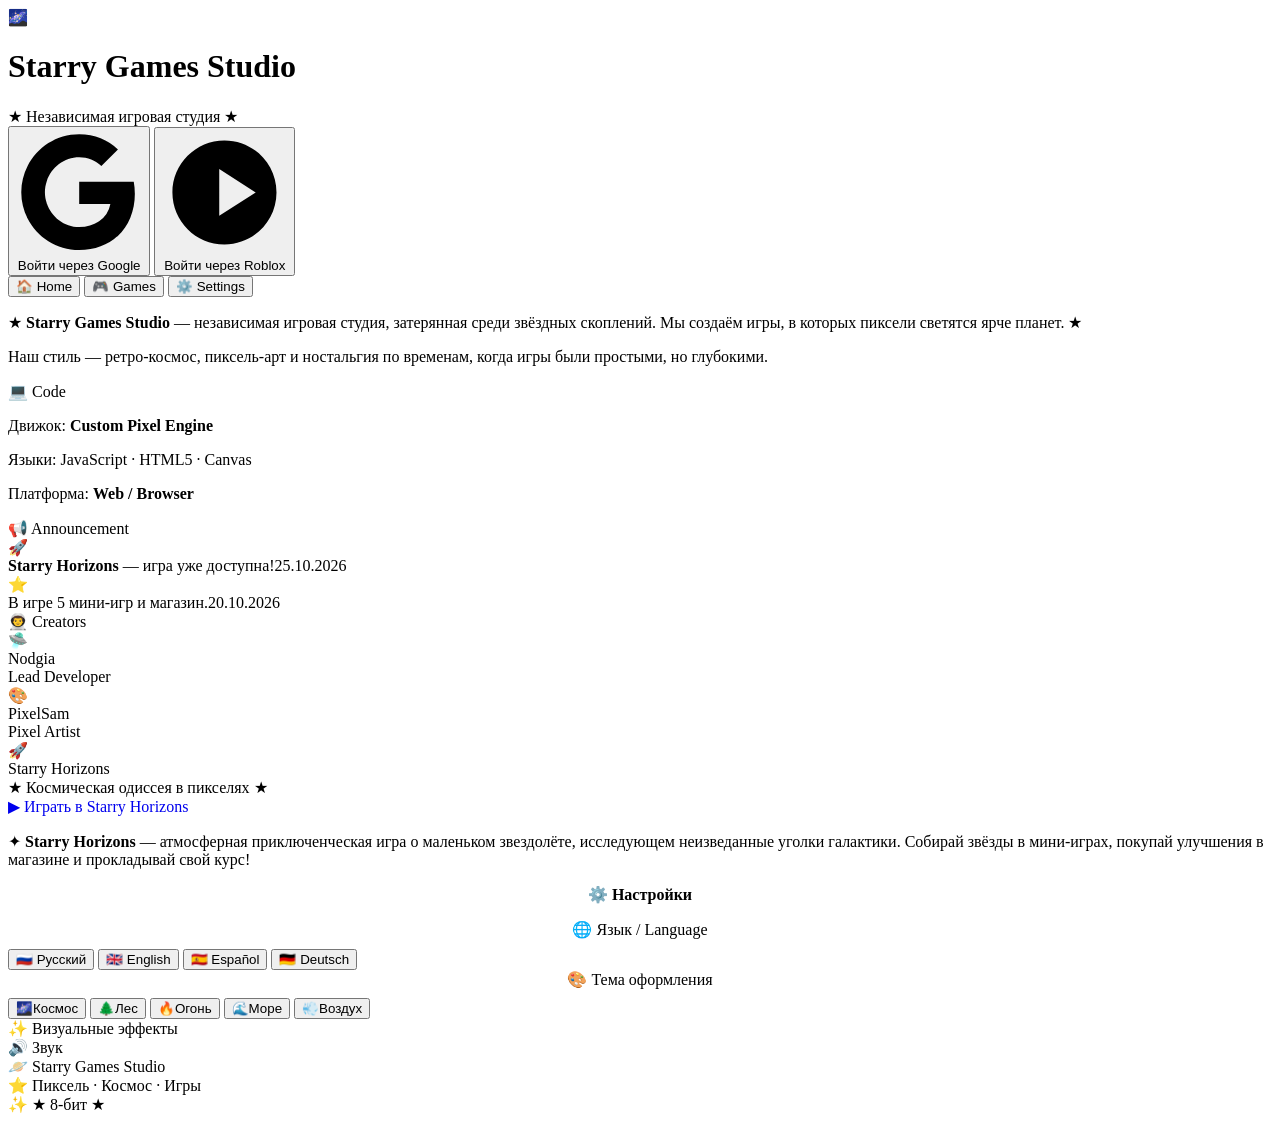
==== commit fd205f26: "Rename inde2x.html to index.html" ====
--- a/index.html
+++ b/index.html
@@ -1,565 +1,185 @@
-<!DOCTYPE html>
-<html lang="en">
-<head>
-    <meta charset="UTF-8">
-    <meta name="viewport" content="width=device-width, initial-scale=1.0">
-    <title>🌌 Starry Horizons — Official</title>
-    <link rel="stylesheet" href="style.css">
-    <link rel="icon" type="image/png" href="icon.png">
-</head>
-<body>
-
-    <!-- ===== SPACE BACKGROUND ===== -->
-    <div class="space-bg">
-        <div class="deep-space"></div>
-        <div class="stars-layer s1" id="starsLayer1"></div>
-        <div class="stars-layer s2" id="starsLayer2"></div>
-        <div class="stars-layer s3" id="starsLayer3"></div>
-        <div id="flaresContainer"></div>
-        <div id="shootingStarsContainer"></div>
-        <div class="nebula n1"></div>
-        <div class="nebula n2"></div>
-        <div class="nebula n3"></div>
-        <div class="nebula n4"></div>
-        <div class="galaxy g1"></div>
-        <div class="planet p1"><div class="planet-rings"></div></div>
-        <div class="planet p2"></div>
-        <div class="planet p3"></div>
-        <div class="asteroid" style="top:30%;left:10%;animation-duration:35s;"></div>
-        <div class="asteroid" style="top:70%;left:80%;animation-duration:45s;animation-delay:5s;"></div>
-        <div class="asteroid" style="top:50%;left:50%;animation-duration:50s;animation-delay:10s;"></div>
-    </div>
-
-    <div class="container">
-
-        <header class="header">
-            <div class="logo">
-                <span class="logo-icon">🌌</span>
-                Starry Horizons
-            </div>
-            <div class="header-right">
-                <a href="https://www.roblox.com/communities/599180268/Starry-Horizons-Community#!/about" target="_blank" class="badge badge-community">🌐 Community</a>
-                <a href="https://www.roblox.com/games/137646999386122/Starry-Horizons" target="_blank" class="badge badge-play">▶ Play</a>
-                <span class="badge badge-age">13+</span>
-            </div>
-        </header>
-
-        <div class="tabs">
-            <button class="tab-btn active" data-tab="home">🏠 Home</button>
-            <button class="tab-btn" data-tab="update">🚀 Update</button>
-            <button class="tab-btn" data-tab="bulletin">📰 Bulletin</button>
-        </div>
-
-        <main class="main-card">
-
-            <!-- ===== TAB: HOME ===== -->
-            <div class="tab-content active" id="tab-home">
-                <div class="intro-block">
-                    <div class="tagline">✨ Welcome to the Star Islands</div>
-                    <div class="sub">Explore, fight, level up — and become a legend with the community</div>
-                </div>
-
-                <div class="section">
-                    <div class="section-title">
-                        <span>📜</span> About the Game
-                        <span class="accent-line"></span>
-                    </div>
-                    <div class="card-block">
-                        <p>🔥 Patches for <strong>EVERY DAY 🔥</strong></p>
-                        <p>🌌 You are on the <strong>Star Islands</strong> 🏝️</p>
-                        <p>⚔️ Fight enemies and level up. 📊</p>
-                        <p>💸 Buy new weapons and items.</p>
-                        <p>⭐ Maximum level — <strong>375</strong></p>
-                        <p>🌆 <strong>10</strong> unique locations</p>
-                        <p>☺️ You gain experience every <strong>5 minutes</strong>. Sometimes — bonuses to money or gems.</p>
-                        <p style="margin-top: 8px; color: #b9ceff;">🔄 Updates are released <strong>every week</strong></p>
-                    </div>
-                </div>
-
-                <div class="section">
-                    <div class="section-title">
-                        <span>📢</span> Announcements
-                        <span class="live-badge">● LIVE</span>
-                        <span class="accent-line"></span>
-                    </div>
-                    <div class="card-block" style="background: rgba(10, 18, 40, 0.4);">
-                        <div class="announcements-list" id="announcementsContainer">
-                            <div style="text-align:center;padding:16px;color:#4f659a;">📭 No announcements</div>
-                        </div>
-                    </div>
-                </div>
-
-                <div class="section">
-                    <div class="section-title">
-                        <span>🎯</span> New Events (IN NEXT UPDATE)
-                        <span class="accent-line"></span>
-                    </div>
-                    <div class="card-block" style="background: rgba(10, 18, 40, 0.4);">
-                        <p style="font-weight: 600; color: #fad974;">Blood Event</p>
-                        <ul style="list-style: none; padding-left: 6px; margin-top: 6px;">
-                            <li style="padding: 4px 0;">✦ New Event</li>
-                            <li style="padding: 4px 0;">✦ New Swords</li>
-                            <li style="padding: 4px 0;">✦ New Wheel </li>
-                        </ul>
-                    </div>
-                </div>
-
-                <div class="section">
-                    <div class="section-title">
-                        <span>⚡</span> Next Update
-                        <span class="accent-line"></span>
-                    </div>
-                    <div class="card-block" style="background: rgba(8, 14, 30, 0.4); padding: 16px 20px;">
-                        <div class="grid-2col">
-                            <div class="col">
-                                <h4>🌟 NEWS - SOON</h4>
-                                <ul>
-                                    <li>New Swords</li>
-                                    <li>New Big Island</li>     
-                                    <li>New Max Lvl</li>                     
-                                </ul>
-                            </div>
-                            <div class="col">
-                                <h4>⚙️ SYSTEM</h4>
-                                <ul>
-                                    <li>Accessory</li>
-                                    <li>Raid System</li>
-                                </ul>
-                            </div>
-                        </div>
-                    </div>
-                </div>
-
-                <div class="section">
-                    <div class="section-title">
-                        <span>🎮</span> Active Codes
-                        <span class="live-badge">● LIVE :3 </span>
-                        <span class="accent-line"></span>
-                    </div>
-                    <div class="card-block" style="background: rgba(10, 18, 40, 0.4);">
-                        <div class="codes-grid" id="codesContainer">
-                            <div style="text-align:center;padding:16px;color:#4f659a;">✨ No codes available</div>
-                        </div>
-                    </div>
-                </div>
-
-                <div style="display: flex; flex-wrap: wrap; gap: 16px 32px; background: rgba(10, 18, 40, 0.3); padding: 10px 22px; border-radius: 60px; border: 1px solid rgba(50, 75, 120, 0.1); margin-top: 18px;">
-                    <span>🎤 Voice Chat: <span style="color: #a8d08d;">Supported</span></span>
-                    <span>📷 Camera: <span style="color: #a8d08d;">Supported</span></span>
-                </div>
-
-                <div class="section">
-                    <div class="section-title">
-                        <span>👾</span> Creators
-                        <span class="accent-line"></span>
-                    </div>
-                    <div class="creators">
-                        <span class="card">
-                            <span class="role">👑 Owner</span>
-                            <span class="name">@Dev_Noggia</span>
-                            <a href="https://www.roblox.com/users/5724338894/profile" target="_blank" class="profile-link">👤 →</a>
-                            <span style="color: #b8caf0; font-size:0.65rem;">[ that's me! ]</span>
-                        </span>
-                        <span class="card">
-                            <span class="role">🛠️ Builder</span>
-                            <span class="name">@ps_tonmai</span>
-                            <a href="https://www.roblox.com/users/3211042806/profile" target="_blank" class="profile-link">👤 →</a>
-                            <span style="color: #b8caf0; font-size:0.65rem;">[ my friend ]</span>
-                        </span>
-                        <span class="card">
-                            <span class="role">⚙️ Tester</span>
-                            <span class="name">@PEHAL_1234</span>
-                            <a href="https://www.roblox.com/users/4634912757/profile" target="_blank" class="profile-link">👤 →</a>
-                            <span style="color: #b8caf0; font-size:0.65rem;">[ my _-_-_ ]</span>
-                        </span>
-                    </div>
-                </div>
-
-                <div class="section">
-                    <div class="section-title">
-                        <span>🏷️</span> Tags
-                        <span class="accent-line"></span>
-                    </div>
-                    <div class="tag-group">
-                        <span class="tag">RPG</span>
-                        <span class="tag">Sword</span>
-                        <span class="tag">Star</span>
-                        <span class="tag">Horizons</span>
-                        <span class="tag">Event</span>
-                        <span class="tag">Open World</span>
-                        <span class="tag">Survival</span>
-                        <span class="tag">Multiplayer</span>
-                        <span class="tag">Adventure</span>
-                    </div>
-                </div>
-
-                <div style="display: flex; flex-wrap: wrap; gap: 12px 28px; background: rgba(6, 12, 28, 0.4); padding: 8px 22px; border-radius: 60px; border: 1px solid rgba(50, 75, 120, 0.1); margin-top: 14px;">
-                    <span>🎮 Genre: <strong style="color: #f0db8a;">RPG</strong></span>
-                    <span>📖 Subgenre: <strong style="color: #f0db8a;">Open World & Survival RPG</strong></span>
-                </div>
-
-                <div style="margin: 16px 0 6px; color: #6a80b5; font-size: 0.85rem; padding-left: 4px;">
-                    🗓️ Created: July 3, 2026
-                </div>
-
-                <div class="links-block">
-                    <a href="https://x.com/StarryGamesRblx" target="_blank">🐦 X (Twitter)</a>
-                    <a href="https://www.youtube.com/@Starry_Gamess" target="_blank">▶️ YouTube</a>
-                    <a href="https://discord.gg/MANnQHMST" target="_blank">💬 Discord Server</a>
-                </div>
-
-                <div class="meta-line">
-                    <span>⭐ Starry Horizons <span class="heart">❤</span> 2026</span>
-                    <span>🐝 "Starry Game's" Community</span>
-                    <span>✨ v1.0</span>
-                </div>
-
-            </div>
-
-            <!-- ===== TAB: UPDATE ===== -->
-            <div class="tab-content" id="tab-update">
-                <div class="update-container">
-                    <h1 class="update-title">🪐 NEXT UPDATE</h1>
-                    <p class="update-description">
-                     Info is Coming<br>
-                    </p>               
-                    <div class="countdown-box">
-                        <div class="countdown-label">⏳ Launch Countdown</div>
-                        <div class="countdown-grid" id="countdownGrid">
-                            <div class="countdown-item">
-                                <div class="countdown-number" id="days">00</div>
-                                <div class="countdown-label-small">Days</div>
-                            </div>
-                            <div class="countdown-item">
-                                <div class="countdown-number" id="hours">00</div>
-                                <div class="countdown-label-small">Hours</div>
-                            </div>
-                            <div class="countdown-item">
-                                <div class="countdown-number" id="minutes">00</div>
-                                <div class="countdown-label-small">Minutes</div>
-                            </div>
-                            <div class="countdown-item">
-                                <div class="countdown-number" id="seconds">00</div>
-                                <div class="countdown-label-small">Seconds</div>
-                            </div>
-                        </div>
-                        <div class="countdown-status" id="countdownStatus">
-                            UPDATE 2.0 : <span class="highlight">August 2, 2026 — 6:00 PM</span>
-                        </div>
-                    </div>
-                </div>
-            </div>
-
-            <!-- ===== TAB: BULLETIN ===== -->
-            <div class="tab-content" id="tab-bulletin">
-
-                <div class="intro-block" style="border-bottom-color: rgba(255,215,0,0.15);">
-                    <div class="tagline" style="font-size:1.6rem;">Game Bulletin</div>
-                    <div class="sub">Stay up to date with all the latest news and updates from Starry Horizons.</div>
-                </div>
-
-                <div class="bulletin-posts-vertical">
-
-                    <!-- ================== ISSUE #1 ================== -->
-                    <div class="issue-1">
-                        <div style="text-align: center; padding: 20px 0 10px 0; border-bottom: 2px solid rgba(100, 180, 255, 0.2); margin-bottom: 20px;">
-                            <h2 style="font-size: 2.4rem; font-weight: 800; color: #6bcbff; letter-spacing: 1px; text-shadow: 0 0 20px rgba(100, 180, 255, 0.1);">#1 What's Happening</h2>
-                            <h2 style="font-size: 1.4rem; font-weight: 800; color: #6bcbff; letter-spacing: 1px; text-shadow: 0 0 20px rgba(100, 180, 255, 0.1);">10 July</h2>
-                        </div>
-
-                        <!-- Post 1 -->
-                        <div class="bulletin-post">
-                            <img class="bulletin-post-image" src="https://cdn.shopify.com/s/files/1/0830/7635/0259/files/Bird.png" alt="New Epic Boss">
-                            <div class="bulletin-post-content">
-                                <h2 class="bulletin-post-title">◼︎ Dark Wanderer</h2>
-                                <div class="bulletin-post-text">
-                                    <p>A dark figure was spotted on Otroven, immediately dubbed the Dark Page.</p>
-                                    <p>He's searching for fragments of some strange artifact and wanders the islands looking for it.</p>
-                                    <p>Everyone thinks he's crazy, although Nodgia thinks he wants to open a portal to other dimensions using the machine he's currently building.</p>
-                                </div>
-                            </div>
-                        </div>
-
-                        <!-- Post 2 -->
-                        <div class="bulletin-post">
-                            <div class="bulletin-post-content">
-                                <h2 class="bulletin-post-title">📜 Legend's</h2>
-                                <div class="bulletin-post-text">
-                                    <p><strong>Legend : How the portal to the spirit world opened</strong>.</p>
-                                    <p>Long ago, Master Daigo created the Mask of Destruction that could destroy the entire world, but to protect people, he used it to open a portal to the spirit world and made a deal with the Spirit King himself that Daigo would become his pawn in exchange for the King keeping the Mask for the rest of his life.</p>
-                                    <p><br>You will find out the continuation of this story on <strong>August 2nd</strong></p>
-                                </div>
-                            </div>
-                        </div>
-
-                        <!-- Post 3 -->
-                        <div class="bulletin-post">
-                            <div class="bulletin-post-content">
-                                <h2 class="bulletin-post-title">Error... Player.blood</h2>
-                                <div class="bulletin-post-text">
-                                    <p><strong>This is not a drill.</strong></p>
-                                    <p>Errrrrrrrorrr....</p>
-                                    <p>Stabilization of the post.... </p>
-                                    <p><strong>20%</strong></p>
-                                </div>
-                            </div>
-                        </div>
-                    </div>
-
-                    <!-- ================== ISSUE #2 ================== -->
-                    <div class="issue-2">
-                        <div style="text-align: center; padding: 40px 0 10px 0; border-top: 2px solid rgba(150, 50, 255, 0.1); border-bottom: 2px solid rgba(150, 50, 255, 0.2); margin-top: 20px; margin-bottom: 20px;">
-                            <h2 style="font-size: 2.4rem; font-weight: 800; color: #c084fc; letter-spacing: 1px; text-shadow: 0 0 20px rgba(150, 50, 255, 0.1);">#2 World's</h2>
-                            <h2 style="font-size: 1.4rem; font-weight: 800; color: #c084fc; letter-spacing: 1px; text-shadow: 0 0 20px rgba(150, 50, 255, 0.1);">18 July</h2>
-                        </div>
-
-                        <!-- Post 1 -->
-                        <div class="bulletin-post">
-                            <img class="bulletin-post-image" src="https://cdn.shopify.com/s/files/1/0830/7635/0259/files/LightningStorm.png" alt="Mystery Island">
-                            <div class="bulletin-post-content">
-                                <h2 class="bulletin-post-title">😈 FINAL! New Epic Boss</h2>
-                                <div class="bulletin-post-text">
-                                    <p>The ultimate challenge awaits! A new Epic Boss has been discovered in the Star Islands. Players must gather their strongest allies to take down this fearsome creature.</p>
-                                </div>
-                            </div>
-                        </div>
-                        
-                        <!-- Post 2 -->
-                        <div class="bulletin-post">
-                            <div class="bulletin-post-content">
-                                <h2 class="bulletin-post-title">◼︎ Dark Wanderer</h2>
-                                <div class="bulletin-post-text">
-                                    <p>The Dark Wanderer has recovered the Artifact Shards. Now he and his partner, Daigo's son Loki, are brewing a <strong>Stobelizing Material</strong> for this artifact.</p>
-                                </div>
-                            </div>
-                        </div>
-
-                        <!-- Post 3 -->
-                        <div class="bulletin-post">
-                            <div class="bulletin-post-content">
-                                <h2 class="bulletin-post-title">🚀 Update 2.0 — FINAL of The 1 World</h2>
-                                <div class="bulletin-post-text">
-                                    <p>UPDATE IN : <strong>02.08.26 18:00</strong>.</p>
-                                </div>
-                            </div>
-                        </div>
-                    </div>
-
-                    <!-- ================== ISSUE #4 ================== -->
-                    <div class="issue-4">
-                        <div style="text-align: center; padding: 40px 0 10px 0; border-top: 2px solid rgba(255, 215, 0, 0.1); border-bottom: 2px solid rgba(255, 215, 0, 0.2); margin-top: 20px; margin-bottom: 20px;">
-                            <h2 style="font-size: 2.4rem; font-weight: 800; color: #f7e272; letter-spacing: 1px; text-shadow: 0 0 20px rgba(255, 215, 0, 0.1);">#4 The Awakening</h2>
-                            <h2 style="font-size: 1.4rem; font-weight: 800; color: #f7e272; letter-spacing: 1px; text-shadow: 0 0 20px rgba(255, 215, 0, 0.1);">28 July</h2>
-                        </div>
-
-                        <!-- Пост 1 -->
-                        <div class="bulletin-post">
-                            <div class="bulletin-post-content">
-                                <img class="bulletin-post-image" src="https://cdn.shopify.com/s/files/1/0830/7635/0259/files/PotionBrews.png" alt="Mystery Island">
-                                <h2 class="bulletin-post-title">⚡ The Material is Complete</h2>
-                                <div class="bulletin-post-text">
-                                    <p>The Dark Wanderer and Loki have finally finished their work. The <strong>Stobelizing Material</strong> is fully synthesized. The <strong>Artifact</strong> has been reconstructed.</p>
-                                    <p>They are no longer searching. They are <strong>waiting</strong>.</p>
-                                </div>
-                            </div>
-                        </div>
-
-                        <!-- Пост 2 -->
-                        <div class="bulletin-post">
-                            <div class="bulletin-post-content">
-                                <h2 class="bulletin-post-title">📖 The Second Legend</h2>
-                                <div class="bulletin-post-text">
-                                    <p><strong>Legend of the Void King</strong>.</p>
-                                    <p>Long before the Mask of Destruction, there was the Void King — a being born from the emptiness between worlds. He created the <strong>Artifact</strong> as a key to enter the mortal realm. Daigo did not destroy the Void King... he merely <strong>imprisoned</strong> him.</p>
-                                    <p><br>The Artifact is the key. The Material is the fuel. <strong>The Void King is waking up.</strong></p>
-                                </div>
-                            </div>
-                        </div>
-
-                        <!-- Пост 3 -->
-                        <div class="bulletin-post">
-                            <div class="bulletin-post-content">
-                                <h2 class="bulletin-post-title">🛡️ Nodgia's Call</h2>
-                                <div class="bulletin-post-text">
-                                    <p><strong>This is Nodgia.</strong></p>
-                                    <p>The system is no longer safe. The Wanderer and Loki have gone too far.</p>
-                                    <p>I built this world. I built the <strong>Star Islands</strong>. And I will not let the Void King destroy what we have created.</p>
-                                    <p><br>I am taking control. I am ready to defend the islands. <strong>Prepare for war.</strong></p>
-                                    <p style="color: #ffffff; text-shadow: 0 0 10px rgba(255,255,255,0.2);">— Nodgia.</p>
-                                </div>
-                            </div>
-                        </div>
-                    </div>
-
-                    <!-- ================== ISSUE #5 ================== -->
-                    <div class="issue-4">
-                        <div style="text-align: center; padding: 40px 0 10px 0; border-top: 3px solid rgba(255, 215, 0, 0.3); border-bottom: 3px solid rgba(255, 215, 0, 0.3); margin-top: 20px; margin-bottom: 20px; background: rgba(0,0,0,0.3); border-radius: 12px;">
-                            <h2 style="font-size: 2.8rem; font-weight: 900; color: #ffd700; letter-spacing: 2px; text-shadow: 0 0 40px rgba(255, 215, 0, 0.2);">#5 FINAL COUNTDOWN</h2>
-                            <p style="color: #aac0f0; font-size: 1.1rem; margin-top: 6px; letter-spacing: 1px;">— Season 1 Finale —</p>
-                            <p style="color: #aac0f0; font-size: 1.1rem; margin-top: 6px; letter-spacing: 1px;">4 August</p>
-                        </div>
-
-                        <div class="bulletin-post">
-                            <img class="bulletin-post-image" src="https://136474-2.myshopify.com/cdn/shop/articles/MysteryMan.png" alt="Nodgia on the bench">
-                            <div class="bulletin-post-content">
-                                <h2 class="bulletin-post-title">☕ The Watcher on the Bench</h2>
-                                <div class="bulletin-post-text" style="color: #e8e0c0;">
-                                    <p>There is a quiet spot on the Star Islands, right in the middle of the market district. A single wooden bench, looking out at the horizon.</p>
-                                    <p>If you walk by at dawn, you might see a familiar figure sitting there. <strong>Nodgia</strong>. Just sitting. No armor. No sword.</p>
-                                    <p>He's not waiting for players. He's not watching the island. He's just... <em>listening</em>. To the hum of the world. To the wind.</p>
-                                    <p>It feels different this time. There's a weight in the air. Something is coming.</p>
-                                    <p><strong>He won't be here for much longer.</strong></p>
-                                </div>
-                            </div>
-                        </div>
-
-                        <div class="bulletin-post">
-                            <div class="bulletin-post-content">
-                                <h2 class="bulletin-post-title">🌫️ The Calm Before</h2>
-                                <div class="bulletin-post-text" style="color: #e8e0c0;">
-                                    <p>Some say the Dark Wanderer is still walking the islands. Others say he's been gone for days.</p>
-                                    <p>Loki hasn't been seen since the last update.</p>
-                                    <p>But the silence itself is a sound.</p>
-                                    <p style="color: #8a9aaa; font-style: italic;">The islands are holding their breath.</p>
-                                </div>
-                            </div>
-                        </div>
-
-                        <div class="bulletin-post">
-                            <div class="bulletin-post-content">
-                                <h2 class="bulletin-post-title">🌌 A Power Unknown</h2>
-                                <div class="bulletin-post-text" style="color: #e8e0c0;">
-                                    <p>Nodgia built the islands. That much is known.</p>
-                                    <p>But what else is he capable of?</p>
-                                    <p>No one has seen him fight. No one knows how deep his power goes.</p>
-                                    <p style="color: #ffd700; text-shadow: 0 0 20px rgba(255, 215, 0, 0.1); font-weight: bold; font-style: italic;">When the time comes... perhaps we'll find out.</p>
-                                </div>
-                            </div>
-                        </div>
-
-                        <div class="bulletin-post">
-                            <div class="bulletin-post-content">
-                                <h2 class="bulletin-post-title">⏳ The World Will Change in 6 Days</h2>
-                                <div class="bulletin-post-text" style="color: #e8e0c0;">
-                                    <p>Something is happening.</p>
-                                    <p>Nodgia is sitting on the bench. The Wanderer is nowhere to be found. The island feels different.</p>
-                                    <p><strong>6 days.</strong></p>
-                                    <p style="color: #ff6b6b; font-weight: bold;">The Season 1 Finale is coming.</p>
-                                    <p style="color: #f7e272; text-shadow: 0 0 20px rgba(247, 201, 72, 0.1); font-weight: bold; font-size: 1.2rem;">Something bigger than the islands will begin soon.</p>
-                                </div>
-                            </div>
-                        </div>
-                    </div>
-
-                    <!-- ================== ISSUE #6 ================== -->
-                    <div class="issue-6">
-                        <div style="text-align: center; padding: 40px 0 10px 0; border-top: 3px solid rgba(255, 0, 0, 0.4); border-bottom: 3px solid rgba(255, 0, 0, 0.4); margin-top: 20px; margin-bottom: 20px; background: rgba(0,0,0,0.3); border-radius: 12px;">
-                            <h2 style="font-size: 2.8rem; font-weight: 900; color: #ff3b3b; letter-spacing: 2px; text-shadow: 0 0 50px rgba(255, 0, 0, 0.2);">#6 THREE DAYS LEFT</h2>
-                            <p style="color: #aac0f0; font-size: 1.1rem; margin-top: 6px; letter-spacing: 1px;">— The countdown is over —</p>
-                            <p style="color: #aac0f0; font-size: 1.1rem; margin-top: 6px; letter-spacing: 1px;">6 August</p>
-                        </div>
-
-                        <div class="bulletin-post">
-                            <img class="bulletin-post-image" src="https://136474-2.myshopify.com/cdn/shop/articles/BrokenShip.png" alt="Three Days Left">
-                            <div class="bulletin-post-content">
-                                <h2 class="bulletin-post-title">⏳ The Clock is Ticking</h2>
-                                <div class="bulletin-post-text">
-                                    <p><strong>3 days.</strong> That's all we have left.</p>
-                                    <p>The bench is empty. The Wanderer has disappeared. The sky above the islands has turned grey.</p>
-                                    <p style="color: #ff6b6b; font-weight: bold;">Something is coming. And it's almost here.</p>
-                                </div>
-                            </div>
-                        </div>
-
-                        <div class="bulletin-post">
-                            <div class="bulletin-post-content">
-                                <h2 class="bulletin-post-title">🌀 The Portal is Alive</h2>
-                                <div class="bulletin-post-text">
-                                    <p>Loki has finished his work. The machine is humming. The portal is breathing.</p>
-                                    <p style="color: #ff8c00; font-weight: bold;">On the third day from now — the sky will crack open.</p>
-                                    <p>When it does... there will be no warning. No time to run.</p>
-                                    <p style="color: #ffffff; text-shadow: 0 0 10px rgba(255, 255, 255, 0.2);">Just the storm.</p>
-                                </div>
-                            </div>
-                        </div>
-
-                        <div class="bulletin-post">
-                            <div class="bulletin-post-content">
-                                <h2 class="bulletin-post-title">⚔️ The Final Stand</h2>
-                                <div class="bulletin-post-text">
-                                    <p>Nodgia is gone. The Wanderer is gone. <strong>Everyone is preparing.</strong></p>
-                                    <p style="color: #ffd700; text-shadow: 0 0 20px rgba(255, 215, 0, 0.1); font-weight: bold;">In 3 days, everything changes.</p>
-                                    <p>Be ready. Be there. Or be left behind.</p>
-                                    <p style="color: #ffffff; text-shadow: 0 0 10px rgba(255, 255, 255, 0.2);">— The Season 1 Finale —</p>
-                                </div>
-                            </div>
-                        </div>
-                    </div>
-<!-- ================== ISSUE #7 ================== -->
-<div class="issue-4">
-    <div style="text-align: center; padding: 40px 0 10px 0; border-top: 3px solid rgba(180, 130, 255, 0.3); border-bottom: 3px solid rgba(180, 130, 255, 0.3); margin-top: 20px; margin-bottom: 20px; background: rgba(0,0,0,0.3); border-radius: 12px;">
-        <h2 style="font-size: 2.8rem; font-weight: 900; color: #b882ff; letter-spacing: 2px; text-shadow: 0 0 40px rgba(180, 130, 255, 0.2);">#7 THE SHIFT</h2>
-        <p style="color: #aac0f0; font-size: 1.1rem; margin-top: 6px; letter-spacing: 1px;">— Season 1: The Turning Point —</p>
-    </div>
-
-    <!-- Пост 1 -->
-    <div class="bulletin-post">
-        <div class="bulletin-post-content">
-            <h2 class="bulletin-post-title">⚔️ The Wanderer's Victory</h2>
-            <div class="bulletin-post-text" style="color: #e8e0c0;">
-                <p>The Void King has been defeated.</p>
-                <p>Not by Nodgia. Not by the islands. By the one who started it all.</p>
-                <p style="color: #c084fc; font-weight: bold;">The Dark Wanderer stood alone against the King of Emptiness — and he did not fall. He <em>conquered</em>.</p>
-                <p>The Void King has been shattered, his essence scattered across the void. The Wanderer did not run. He did not hide. He <em>took</em> what he needed.</p>
-            </div>
-        </div>
-    </div>
-
-    <!-- Пост 2 -->
-    <div class="bulletin-post">
-        <div class="bulletin-post-content">
-            <h2 class="bulletin-post-title">🗡️ The Basalt Blade</h2>
-            <div class="bulletin-post-text" style="color: #e8e0c0;">
-                <p>He left with something.</p>
-                <p>Among the remnants of the Void King, the Wanderer claimed an ancient relic — a weapon forged from the very core of the world:</p>
-                <p style="color: #ffd700; text-shadow: 0 0 20px rgba(255, 215, 0, 0.1); font-weight: bold;">The Basalt Blade.</p>
-                <p>A sword of endless weight. A relic of creation, twisted into a tool of endings.</p>
-                <p style="color: #c084fc; font-weight: bold;">He has it now. The second Artifact.</p>
-            </div>
-        </div>
-    </div>
-
-    <!-- Пост 3 -->
-    <div class="bulletin-post">
-        <div class="bulletin-post-content">
-            <h2 class="bulletin-post-title">🌀 The Zero Point</h2>
-            <div class="bulletin-post-text" style="color: #e8e0c0;">
-                <p>I am watching from a distance.</p>
-                <p>I see what he has done. I see what he carries.</p>
-                <p>He took the fight. He won the battle. But the war is not over — <em>it is just beginning.</em></p>
-                <p style="color: #ffffff; text-shadow: 0 0 10px rgba(255, 255, 255, 0.2);">I am preparing. My power is not what it used to be. It is <em>more</em>. It is <em>deeper</em>.</p>
-                <p style="color: #f7e272; text-shadow: 0 0 20px rgba(247, 201, 72, 0.1); font-weight: bold;">I am gathering every spark of strength I have left.</p>
-                <p>And when the time comes…</p>
-                <p style="color: #ffffff; text-shadow: 0 0 10px rgba(255, 255, 255, 0.2); font-size: 1.2rem; font-weight: bold;">I will create <strong>The Zero Point</strong>.</p>
-                <p style="color: #8a9aaa; font-style: italic;">Not to destroy. Not to flee. To <em>anchor</em>.</p>
-                <p style="color: #ffffff; text-shadow: 0 0 10px rgba(255, 255, 255, 0.2);">— Nodgia.</p>
-            </div>
-        </div>
-    </div>
-</div>
-                </div>
-
-            </div>
-
-        </main>
-
-        <div style="text-align: center; font-size: 0.8rem; color: #f7e272; margin-top: 12px; letter-spacing: 0.5px; opacity: 0.9; padding: 10px 0;">
-            ⭐ Starry Horizons — Official Game Website ⭐
-        </div>
-
-    </div>
-
-    <script src="script.js"></script>
-</body>
-  <link rel="icon" type="image/x-icon" href="favicon.ico">
-</html>
+<!DOCTYPE html>
+<html lang="ru">
+<head>
+<meta charset="UTF-8">
+<meta name="viewport" content="width=device-width, initial-scale=1.0">
+<title>Starry Games Studio</title>
+<link rel="stylesheet" href="all.css">
+<script src="https://accounts.google.com/gsi/client" async defer></script>
+</head>
+<body data-page="studio">
+
+<div class="particles" id="particles"></div>
+<div class="starfield" id="starfield"></div>
+<div class="shooting-star"></div>
+<div class="shooting-star"></div>
+<div class="scanlines"></div>
+
+<div class="pixel-container">
+
+  <!-- ЛОГО -->
+  <div class="game-logo">
+    <div class="game-logo-icon">🌌</div>
+    <h1 class="game-title" data-i18n="studioTitle">Starry Games Studio</h1>
+    <div class="game-sub" data-i18n="studioSubtitle">★ Независимая игровая студия ★</div>
+  </div>
+
+  <!-- ПАНЕЛЬ ПОЛЬЗОВАТЕЛЯ -->
+  <div class="user-bar" id="userBar">
+    <div id="authButtons" class="auth-buttons">
+      <button class="auth-btn google" id="btnGoogleLogin">
+        <svg viewBox="0 0 24 24"><path fill="currentColor" d="M22.56 12.25c0-.78-.07-1.53-.2-2.25H12v4.26h5.92a5.06 5.06 0 0 1-2.2 3.32v2.77h3.57c2.08-1.92 3.28-4.74 3.28-8.1z"/><path fill="currentColor" d="M12 23c2.97 0 5.46-.98 7.28-2.66l-3.57-2.77c-.98.66-2.23 1.06-3.71 1.06-2.86 0-5.29-1.93-6.16-4.53H2.18v2.84C3.99 20.53 7.7 23 12 23z"/><path fill="currentColor" d="M5.84 14.09c-.22-.66-.35-1.36-.35-2.09s.13-1.43.35-2.09V7.07H2.18C1.43 8.55 1 10.22 1 12s.43 3.45 1.18 4.93l2.85-2.22.81-.62z"/><path fill="currentColor" d="M12 5.38c1.62 0 3.06.56 4.21 1.64l3.15-3.15C17.45 2.09 14.97 1 12 1 7.7 1 3.99 3.47 2.18 7.07l3.66 2.84c.87-2.6 3.3-4.53 6.16-4.53z"/></svg>
+        Войти через Google
+      </button>
+      <button class="auth-btn roblox" id="btnRobloxLogin">
+        <svg viewBox="0 0 24 24"><path fill="currentColor" d="M12 2C6.48 2 2 6.48 2 12s4.48 10 10 10 10-4.48 10-10S17.52 2 12 2zm-1 14.5v-9l7 4.5-7 4.5z"/></svg>
+        Войти через Roblox
+      </button>
+    </div>
+    <div class="user-info" id="userInfo" style="display:none;">
+      <div class="user-avatar" id="userAvatar">👤</div>
+      <div class="user-name" id="userName">Пилот</div>
+      <button class="logout-btn" id="logoutBtn" data-i18n="logout">Выйти</button>
+    </div>
+  </div>
+
+  <!-- НАВИГАЦИЯ СТУДИИ -->
+  <div class="nav-sections">
+    <button class="nav-btn active" data-section="home" data-i18n="navHome">🏠 Home</button>
+    <button class="nav-btn" data-section="games" data-i18n="navGames">🎮 Games</button>
+    <button class="nav-btn" data-section="settings" data-i18n="navSettings">⚙️ Settings</button>
+  </div>
+
+  <div class="content-area">
+
+    <!-- HOME -->
+    <div class="section-panel active" id="panel-home">
+      <div class="description-box">
+        <p>
+          <span class="highlight">★</span>
+          <strong>Starry Games Studio</strong> — независимая игровая студия,
+          затерянная среди звёздных скоплений. Мы создаём игры,
+          в которых пиксели светятся ярче планет.
+          <span class="highlight">★</span>
+        </p>
+        <p>
+          Наш стиль — <span class="highlight">ретро-космос</span>, пиксель-арт
+          и ностальгия по временам, когда игры были простыми, но глубокими.
+        </p>
+      </div>
+
+      <div class="home-grid">
+        <div class="home-card">
+          <div class="home-card-title">💻 Code</div>
+          <p>Движок: <strong>Custom Pixel Engine</strong></p>
+          <p>Языки: JavaScript · HTML5 · Canvas</p>
+          <p>Платформа: <strong>Web / Browser</strong></p>
+        </div>
+        <div class="home-card">
+          <div class="home-card-title">📢 Announcement</div>
+          <div class="announce-item">
+            <span class="announce-icon">🚀</span>
+            <div class="announce-text"><strong>Starry Horizons</strong> — игра уже доступна!<span class="announce-date">25.10.2026</span></div>
+          </div>
+          <div class="announce-item">
+            <span class="announce-icon">⭐</span>
+            <div class="announce-text">В игре 5 мини-игр и магазин.<span class="announce-date">20.10.2026</span></div>
+          </div>
+        </div>
+        <div class="home-card">
+          <div class="home-card-title">👨‍🚀 Creators</div>
+          <div class="creator-row">
+            <div class="creator-avatar">🛸</div>
+            <div class="creator-info">
+              <div class="creator-name">Nodgia</div>
+              <div class="creator-role">Lead Developer</div>
+            </div>
+          </div>
+          <div class="creator-row">
+            <div class="creator-avatar">🎨</div>
+            <div class="creator-info">
+              <div class="creator-name">PixelSam</div>
+              <div class="creator-role">Pixel Artist</div>
+            </div>
+          </div>
+        </div>
+      </div>
+    </div>
+
+    <!-- GAMES — ссылка на Starry Horizons -->
+    <div class="section-panel" id="panel-games">
+      <div class="game-hero">
+        <div class="game-hero-icon">🚀</div>
+        <div class="game-hero-title">Starry Horizons</div>
+        <div class="game-hero-sub">★ Космическая одиссея в пикселях ★</div>
+        <a href="starry-horizons.html" class="play-btn" style="display:inline-block;text-decoration:none;">
+          ▶ Играть в Starry Horizons
+        </a>
+      </div>
+      <div class="description-box">
+        <p>
+          <span class="highlight">✦</span>
+          <strong>Starry Horizons</strong> — атмосферная приключенческая игра
+          о маленьком звездолёте, исследующем неизведанные уголки галактики.
+          Собирай звёзды в мини-играх, покупай улучшения в магазине
+          и прокладывай свой курс!
+        </p>
+      </div>
+    </div>
+
+    <!-- SETTINGS -->
+    <div class="section-panel" id="panel-settings">
+      <div class="description-box">
+        <p style="text-align:center;color:var(--color-highlight);font-weight:900;margin-bottom:1rem;">
+          ⚙️ Настройки
+        </p>
+
+        <div class="setting-row" style="flex-direction:column;align-items:stretch;">
+          <div class="setting-label" style="margin-bottom:.6rem;text-align:center;">
+            🌐 Язык / Language
+          </div>
+          <div class="lang-grid">
+            <button class="lang-btn active" data-lang="ru">🇷🇺 Русский</button>
+            <button class="lang-btn" data-lang="en">🇬🇧 English</button>
+            <button class="lang-btn" data-lang="es">🇪🇸 Español</button>
+            <button class="lang-btn" data-lang="de">🇩🇪 Deutsch</button>
+          </div>
+        </div>
+
+        <div class="setting-row" style="flex-direction:column;align-items:stretch;">
+          <div class="setting-label" style="margin-bottom:.6rem;text-align:center;">
+            🎨 Тема оформления
+          </div>
+          <div class="theme-grid">
+            <button class="theme-btn active" data-theme-value="cosmos"><span class="theme-icon">🌌</span>Космос</button>
+            <button class="theme-btn" data-theme-value="forest"><span class="theme-icon">🌲</span>Лес</button>
+            <button class="theme-btn" data-theme-value="fire"><span class="theme-icon">🔥</span>Огонь</button>
+            <button class="theme-btn" data-theme-value="sea"><span class="theme-icon">🌊</span>Море</button>
+            <button class="theme-btn" data-theme-value="air"><span class="theme-icon">💨</span>Воздух</button>
+          </div>
+        </div>
+
+        <div class="setting-row">
+          <div class="setting-label">✨ Визуальные эффекты</div>
+          <div class="pixel-toggle on" id="effectsToggle" role="switch" aria-checked="true"></div>
+        </div>
+        <div class="setting-row">
+          <div class="setting-label">🔊 Звук</div>
+          <div class="pixel-toggle on" id="soundToggle" role="switch" aria-checked="true"></div>
+        </div>
+      </div>
+    </div>
+
+  </div>
+
+  <div class="pixel-divider"></div>
+  <div class="studio-footer">
+    <div class="footer-item">🪐 <span>Starry Games Studio</span></div>
+    <div class="footer-item">⭐ <span>Пиксель · Космос · Игры</span></div>
+    <div class="footer-item">✨ <span>★ 8-бит ★</span></div>
+  </div>
+</div>
+
+<script src="all.js"></script>
+</body>
+</html>
